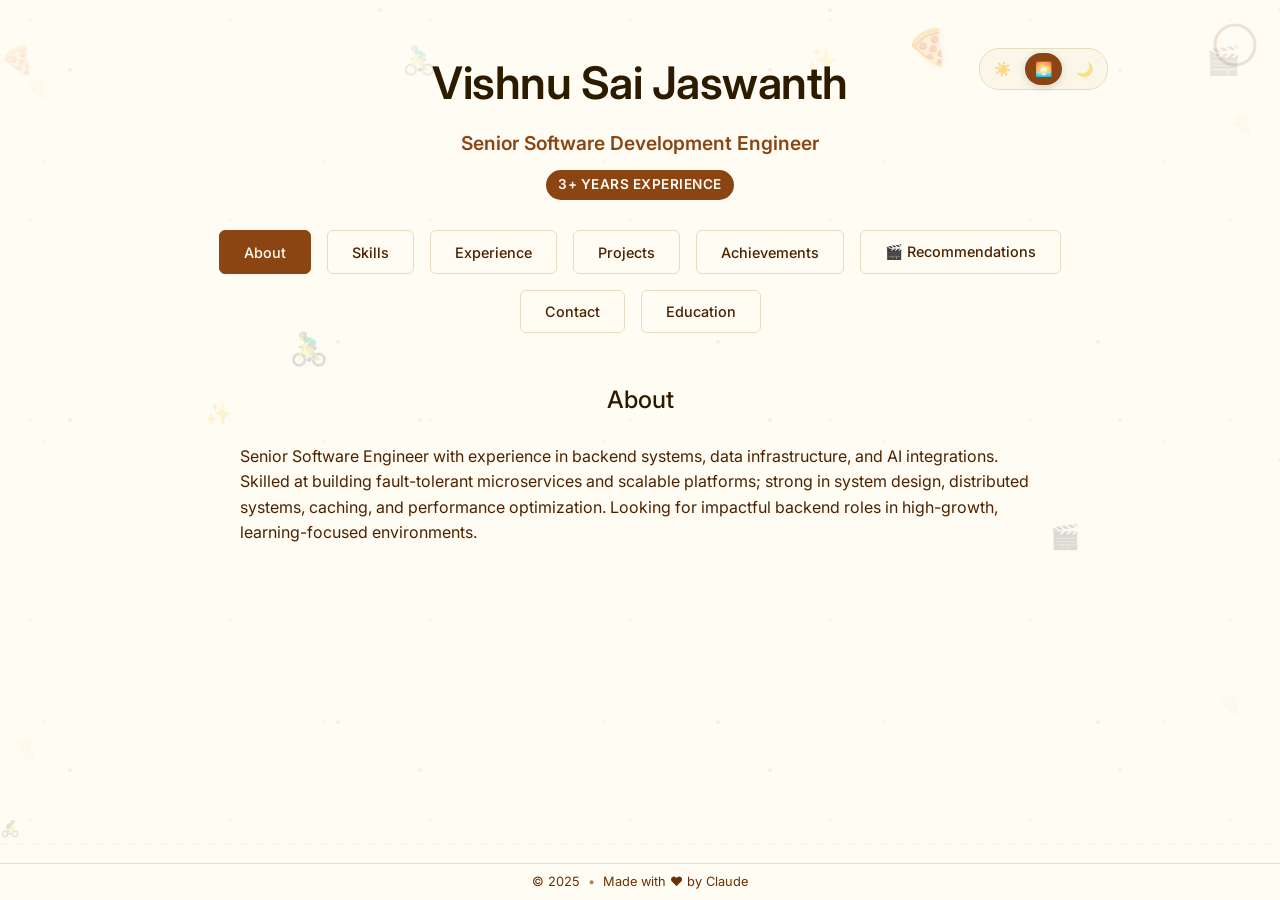
==== index.html @ fb39aa83 "bug fixes" ====
<!DOCTYPE html>
<html lang="en">

<head>
    <meta charset="UTF-8">
    <meta name="viewport" content="width=device-width, initial-scale=1.0">
    <meta name="description"
        content="Vishnu Sai Jaswanth - Senior Software Development Engineer with 3+ years building scalable backend systems, AI integrations, and distributed architectures. Expert in microservices, cloud platforms, and performance optimization.">
    <meta name="keywords"
        content="Senior Software Engineer, Backend Developer, Full Stack Developer, System Design, Distributed Systems, Microservices, AI Integration, Cloud Architecture, Node.js, TypeScript, Python">
    <meta name="author" content="Vishnu Sai Jaswanth">
    <meta property="og:title" content="Vishnu Sai Jaswanth - Senior Software Development Engineer">
    <meta property="og:description"
        content="Senior Software Development Engineer with 3+ years building scalable backend systems, AI integrations, and distributed architectures.">
    <meta property="og:url" content="https://jaswanth123.netlify.app">
    <meta property="og:type" content="website">
    <meta name="twitter:card" content="summary">
    <meta name="twitter:title" content="Vishnu Sai Jaswanth - Senior Software Development Engineer">
    <meta name="twitter:description"
        content="Senior Software Development Engineer with 3+ years building scalable backend systems, AI integrations, and distributed architectures.">
    <title id="page-title">Vishnu Sai Jaswanth - Portfolio</title>

    <!-- Favicon -->
    <link rel="icon" type="image/jpeg" href="assets/img/naruto.jpg">
    <link rel="apple-touch-icon" href="assets/img/naruto.jpg">

    <!-- Preconnect to external domains for better performance -->
    <link rel="preconnect" href="https://fonts.googleapis.com">
    <link rel="preconnect" href="https://fonts.gstatic.com" crossorigin>

    <!-- Preload critical resources -->
    <link rel="preload" href="assets/data/content.json" as="fetch" crossorigin>
    <link rel="preload" href="assets/js/main.js" as="script">
    <link rel="preload" href="assets/css/styles.css" as="style">

    <link rel="stylesheet" href="assets/css/styles.css" media="all">

    <!-- Loading styles - inline to prevent FOUC -->
    <style>
        .loading-screen {
            position: fixed;
            top: 0;
            left: 0;
            width: 100%;
            height: 100%;
            background: var(--bg, #fefcf3);
            z-index: 9999;
            display: flex;
            flex-direction: column;
            align-items: center;
            justify-content: center;
            transition: opacity 0.5s ease, visibility 0.5s ease;
        }

        .loading-screen.hidden {
            opacity: 0;
            visibility: hidden;
        }

        .loading-spinner {
            width: 60px;
            height: 60px;
            border: 4px solid var(--border, #e8dcc0);
            border-top: 4px solid var(--accent, #8b4513);
            border-radius: 50%;
            animation: spin 1s linear infinite;
            margin-bottom: 20px;
        }

        .loading-text {
            color: var(--text-primary, #4d2200);
            font-family: 'Inter', sans-serif;
            font-size: 1.1rem;
            font-weight: 500;
            margin-bottom: 10px;
        }

        .loading-subtext {
            color: var(--text-secondary, #6d3000);
            font-family: 'Inter', sans-serif;
            font-size: 0.9rem;
            opacity: 0.8;
        }

        @keyframes spin {
            0% {
                transform: rotate(0deg);
            }

            100% {
                transform: rotate(360deg);
            }
        }

        /* Hide main content until loaded */
        body:not(.loaded) .container {
            opacity: 0;
        }

        body.loaded .container {
            opacity: 1;
            transition: opacity 0.3s ease;
        }
    </style>
    <link href="https://fonts.googleapis.com/css2?family=Inter:wght@300;400;500;600&display=swap" rel="stylesheet">
</head>

<body>
    <!-- Skip Navigation for Screen Readers -->
    <!-- <a href="#main" class="skip-link">Skip to main content</a> -->

    <!-- Status announcements for screen readers -->
    <div id="status" aria-live="polite" class="sr-only"></div>

    <!-- Loading Screen -->
    <div class="loading-screen" id="loading-screen">
        <div class="loading-spinner"></div>
        <div class="loading-text">Loading Portfolio...</div>
        <div class="loading-subtext">🍕 Preparing something awesome 🍕</div>
    </div>
    <!-- Progress Indicator -->
    <div class="cycling-progress" id="cycling-progress">
        <svg class="progress-ring" width="50" height="50">
            <circle class="progress-ring-background" cx="25" cy="25" r="20" />
            <circle class="progress-ring-progress" cx="25" cy="25" r="20" id="progress-circle" />
        </svg>
    </div>

    <!-- Bottom Cycling Track -->
    <div class="cycling-track"></div>

    <!-- Subtle Pizza Corner Slices -->
    <div class="pizza-corner-tl"></div>
    <div class="pizza-corner-tr"></div>
    <div class="pizza-corner-bl"></div>
    <div class="pizza-corner-br"></div>

    <!-- Gentle Sparkle Effects -->
    <div class="sparkle-effects">
        <div class="sparkle">✨</div>
        <div class="sparkle">⭐</div>
        <div class="sparkle">✨</div>
        <div class="sparkle">💫</div>
        <div class="sparkle">✨</div>
    </div>

    <!-- Minimal Film Strips -->
    <div class="film-strip film-strip-left"></div>
    <div class="film-strip film-strip-right"></div>

    <div class="container">
        <header class="header">
            <div class="theme-toggle" id="theme-toggle" role="radiogroup" aria-label="Theme selection">
                <button class="theme-btn" data-theme="light" role="radio" aria-checked="false"
                    aria-label="Light theme">☀️</button>
                <button class="theme-btn active" data-theme="warm" role="radio" aria-checked="true"
                    aria-label="Warm theme">🌅</button>
                <button class="theme-btn" data-theme="dark" role="radio" aria-checked="false"
                    aria-label="Dark theme">🌙</button>
            </div>

            <h1 class="name" id="name">Vishnu Sai Jaswanth</h1>
            <p class="title" id="title">Senior Software Development Engineer</p>
            <div class="experience-badge" id="experience-badge">3+ Years Experience</div>

            <nav class="nav" role="navigation" aria-label="Main navigation">
                <button class="nav-btn active" data-section="about" aria-pressed="true"
                    aria-controls="about">About</button>
                <button class="nav-btn" data-section="skills" aria-pressed="false"
                    aria-controls="skills">Skills</button>
                <button class="nav-btn" data-section="experience" aria-pressed="false"
                    aria-controls="experience">Experience</button>
                <button class="nav-btn" data-section="projects" aria-pressed="false"
                    aria-controls="projects">Projects</button>
                <button class="nav-btn" data-section="achievements" aria-pressed="false"
                    aria-controls="achievements">Achievements</button>
                <button class="nav-btn" data-section="recommendations" aria-pressed="false"
                    aria-controls="recommendations">🎬 Recommendations</button>
                <button class="nav-btn" data-section="contact" aria-pressed="false"
                    aria-controls="contact">Contact</button>
                <button class="nav-btn" data-section="education" aria-pressed="false"
                    aria-controls="education">Education</button>
            </nav>
        </header>

        <main class="main" id="main">
            <section id="about" class="section active">
                <h2>About</h2>
                <p id="bio">Senior Software Engineer with experience in backend systems, data infrastructure, and AI
                    integrations.</p>
            </section>

            <section id="skills" class="section">
                <h2>Skills</h2>
                <div id="skills-container">
                    <!-- Skills will be loaded here -->
                </div>
            </section>

            <section id="experience" class="section">
                <h2>Experience</h2>
                <div id="experience-container">
                    <!-- Experience will be loaded here -->
                </div>
            </section>

            <section id="projects" class="section">
                <h2>Projects</h2>
                <div id="projects-container">
                    <!-- Projects will be loaded here -->
                </div>
            </section>

            <section id="achievements" class="section">
                <h2>Achievements</h2>
                <div id="achievements-container">
                    <!-- Achievements will be loaded here -->
                </div>
            </section>

            <section id="recommendations" class="section">
                <h2>🎬 My Recommendations</h2>
                <div class="recommendations-toggle">
                    <button class="toggle-btn active" data-type="movies">🎬 Movies</button>
                    <button class="toggle-btn" data-type="anime">🎌 Anime</button>
                    <button class="toggle-btn" data-type="music">🎵 Music</button>
                </div>
                <div class="recommendations-filters">
                    <div class="filter-row">
                        <div class="custom-dropdown" id="language-dropdown">
                            <button class="dropdown-btn" type="button" aria-haspopup="listbox" aria-expanded="false"
                                aria-labelledby="language-label">
                                <span id="language-label" class="dropdown-text">All Languages</span>
                                <span class="dropdown-arrow" aria-hidden="true">🔽</span>
                            </button>
                            <ul class="dropdown-menu" id="language-menu" role="listbox"
                                aria-labelledby="language-label">
                                <li class="dropdown-item active" data-value="" role="option" aria-selected="true">All
                                    Languages</li>
                            </ul>
                        </div>
                        <div class="custom-dropdown" id="genre-dropdown">
                            <button class="dropdown-btn" type="button" aria-haspopup="listbox" aria-expanded="false"
                                aria-labelledby="genre-label">
                                <span id="genre-label" class="dropdown-text">All Genres</span>
                                <span class="dropdown-arrow" aria-hidden="true">🔽</span>
                            </button>
                            <ul class="dropdown-menu" id="genre-menu" role="listbox" aria-labelledby="genre-label">
                                <li class="dropdown-item active" data-value="" role="option" aria-selected="true">All
                                    Genres</li>
                            </ul>
                        </div>
                        <button id="clear-filters" class="clear-btn">✨ Clear Filters</button>
                    </div>
                    <div class="search-row">
                        <input type="text" id="recommendations-search" placeholder="🔍 Search recommendations..." />
                        <button id="random-pick">🎲 Random Pick</button>
                    </div>
                </div>
                <div id="recommendations-container">
                    <!-- Recommendations will be loaded here -->
                </div>
            </section>

            <section id="contact" class="section">
                <h2>Contact</h2>
                <div class="contact-links" id="contact-links">
                    <!-- Contact links will be loaded here -->
                </div>
                <p class="location" id="location">Based in Bengaluru, India</p>
            </section>

            <section id="education" class="section">
                <h2>Education</h2>
                <div id="education-container">
                    <!-- Education will be loaded here -->
                </div>
            </section>
        </main>
    </div>

    <!-- Fixed Footer -->
    <footer class="fixed-footer">
        <div class="footer-content">
            <span class="footer-year">© 2025</span>
            <span class="footer-separator">•</span>
            <span class="footer-credit">Made with ❤️ by Claude</span>
        </div>
    </footer>

    <script src="assets/js/main.js" defer></script>
    <script type="application/ld+json">
{
  "@context": "https://schema.org",
  "@type": "Person",
  "name": "Vishnu Sai Jaswanth",
  "alternateName": "Vishnu Gajulapalli",
  "jobTitle": "Senior Software Development Engineer",
  "worksFor": {
    "@type": "Organization",
    "name": "BIK.AI"
  },
  "url": "https://jaswanth123.netlify.app",
  "email": "vishnugajulapalli123@gmail.com",
  "address": {
    "@type": "PostalAddress",
    "addressLocality": "Bengaluru",
    "addressCountry": "India"
  },
  "alumniOf": {
    "@type": "CollegeOrUniversity",
    "name": "Pondicherry Engineering College"
  },
  "knowsAbout": ["Backend Development", "System Design", "Distributed Systems", "AI Integration", "Cloud Architecture", "JavaScript", "TypeScript", "Python", "Node.js"],
  "sameAs": [
    "https://www.linkedin.com/in/vishnu-sai-jaswanth-gajulapalli-0670811a7/",
    "https://github.com/IMPrimph"
  ]
}
</script>
</body>

</html>
---- assets/css/styles.css ----
/* Theme Variables */
:root {
    /* Light Theme */
    --light-bg: #ffffff;
    --light-bg-alt: #f8f9fa;
    --light-text-primary: #1a1a1a;
    --light-text-secondary: #4a5568;
    --light-text-muted: #718096;
    --light-border: #e2e8f0;
    --light-accent: #3182ce;
    --light-accent-hover: #2c5282;
    --light-tag-bg: #f7fafc;
    --light-tag-border: #e2e8f0;

    /* Dark Theme */
    --dark-bg: #0f0f0f;
    --dark-bg-alt: #1a1a1a;
    --dark-text-primary: #f7fafc;
    --dark-text-secondary: #a0aec0;
    --dark-text-muted: #718096;
    --dark-border: #2d3748;
    --dark-accent: #63b3ed;
    --dark-accent-hover: #90cdf4;
    --dark-tag-bg: #2d3748;
    --dark-tag-border: #4a5568;

    /* Warm Theme */
    --warm-bg: #fefcf3;
    --warm-bg-alt: #faf6e8;
    --warm-text-primary: #2d1b00;
    --warm-text-secondary: #4d2200;
    --warm-text-muted: #6d3000;
    --warm-border: #e8dcc0;
    --warm-accent: #8b4513;
    --warm-accent-hover: #a05518;
    --warm-tag-bg: #faf4e6;
    --warm-tag-border: #e8dcc0;
}

/* Accessibility Utilities */
.skip-link {
    position: absolute;
    top: -40px;
    left: 6px;
    background: var(--accent, var(--warm-accent));
    color: white;
    padding: 8px;
    border-radius: 4px;
    text-decoration: none;
    z-index: 9999;
    font-weight: 600;
    transition: top 0.2s ease;
}

.skip-link:focus {
    top: 6px;
}

.sr-only {
    position: absolute;
    width: 1px;
    height: 1px;
    padding: 0;
    margin: -1px;
    overflow: hidden;
    clip: rect(0, 0, 0, 0);
    white-space: nowrap;
    border: 0;
}

/* Respect user motion preferences */
@media (prefers-reduced-motion: reduce) {

    *,
    *::before,
    *::after {
        animation-duration: 0.01ms !important;
        animation-iteration-count: 1 !important;
        transition-duration: 0.01ms !important;
    }

    .cycling-track::after,
    .loading-spinner,
    .pizza-corner-tl,
    .pizza-corner-tr,
    .pizza-corner-bl,
    .pizza-corner-br,
    .sparkle,
    .film-strip-left,
    .film-strip-right {
        animation: none !important;
    }
}

/* Enhanced mobile touch targets */
@media (hover: none) and (pointer: coarse) {

    .nav-btn,
    .theme-btn,
    .toggle-btn,
    .dropdown-btn,
    .clear-btn,
    button {
        min-height: 48px;
        min-width: 48px;
        margin: 4px;
        font-size: 1rem;
    }

    .nav-btn {
        padding: 12px 16px;
    }

    .recommendation-card:hover {
        transform: none;
        /* Remove hover effects on touch devices */
    }

    /* Better spacing for touch */
    .recommendations-filters {
        gap: 8px;
    }

    .filter-row {
        gap: 8px;
    }
}

/* Default to warm theme */
* {
    margin: 0;
    padding: 0;
    box-sizing: border-box;
}

body {
    font-family: 'Inter', -apple-system, BlinkMacSystemFont, sans-serif;
    background: var(--warm-bg);
    color: var(--warm-text-primary);
    line-height: 1.6;
    -webkit-font-smoothing: antialiased;
    -moz-osx-font-smoothing: grayscale;
    transition: background-color 0.3s ease, color 0.3s ease, opacity 0.3s ease;
    position: relative;
    overflow-x: hidden;
    opacity: 1;
    font-size: 16px;
    /* Explicit base font size for mobile */
    -webkit-text-size-adjust: 100%;
    /* Prevent iOS text scaling */
    -ms-text-size-adjust: 100%;
    text-size-adjust: 100%;
}

/* Cycling Progress Indicator */
.cycling-progress {
    position: fixed;
    top: 20px;
    right: 20px;
    width: 50px;
    height: 50px;
    z-index: 100;
    opacity: 0.7;
    transition: opacity 0.3s ease;
}

.cycling-progress:hover {
    opacity: 1;
}

.progress-ring {
    position: absolute;
    top: 0;
    left: 0;
    transform: rotate(-90deg);
}

.progress-ring-background {
    fill: none;
    stroke: rgba(var(--accent-rgb, 139, 69, 19), 0.2);
    stroke-width: 3;
}

.progress-ring-progress {
    fill: none;
    stroke: var(--accent, var(--warm-accent));
    stroke-width: 3;
    stroke-linecap: round;
    stroke-dasharray: 125.66;
    /* 2 * π * 20 */
    stroke-dashoffset: 125.66;
    transition: stroke-dashoffset 0.3s ease;
}

/* Removed cycling hub - clean progress ring only */

@keyframes wheelSpin {
    0% {
        transform: rotate(0deg);
    }

    100% {
        transform: rotate(360deg);
    }
}

@keyframes counterSpin {
    0% {
        transform: translate(-50%, -50%) rotate(0deg);
    }

    100% {
        transform: translate(-50%, -50%) rotate(-360deg);
    }
}

/* Fixed Footer */
.fixed-footer {
    position: fixed;
    bottom: 0;
    left: 0;
    right: 0;
    background: rgba(var(--bg-rgb, 254, 252, 243), 0.95);
    backdrop-filter: blur(10px);
    border-top: 1px solid var(--border, var(--warm-border));
    padding: 8px 20px;
    z-index: 50;
    font-size: 0.8rem;
    color: var(--text-muted, var(--warm-text-muted));
}

.footer-content {
    display: flex;
    justify-content: center;
    align-items: center;
    gap: 8px;
    max-width: 1000px;
    margin: 0 auto;
}

.footer-separator {
    opacity: 0.6;
}

.footer-credit {
    display: flex;
    align-items: center;
    gap: 4px;
}

/* Add CSS variables for RGB values */
:root {
    --bg-rgb: 254, 252, 243;
    --accent-rgb: 139, 69, 19;
}

.theme-light {
    --bg-rgb: 255, 255, 255;
    --accent-rgb: 49, 130, 206;
}

.theme-dark {
    --bg-rgb: 15, 15, 15;
    --accent-rgb: 99, 179, 237;
}

/* Bottom Cycling Track - Minimal approach */
.cycling-track {
    position: fixed;
    bottom: 50px;
    left: 0;
    width: 100%;
    height: 20px;
    z-index: -10;
    pointer-events: none;
}

.cycling-track::before {
    content: '';
    position: absolute;
    bottom: 5px;
    left: 0;
    width: 100%;
    height: 2px;
    background: repeating-linear-gradient(90deg,
            var(--border, var(--warm-border)) 0px,
            var(--border, var(--warm-border)) 8px,
            transparent 8px,
            transparent 16px);
    opacity: 0.15;
}

.cycling-track::after {
    content: '🚴‍♂️';
    position: absolute;
    bottom: 8px;
    font-size: 16px;
    animation: cycleRide var(--cycle-speed, 25s) linear infinite;
    opacity: 0.2;
    transform: scaleX(-1);
}

@keyframes cycleRide {
    0% {
        left: -50px;
    }

    100% {
        left: calc(100% + 50px);
    }
}

/* Recommendations Section */
.recommendations-toggle {
    display: flex;
    gap: 12px;
    margin-bottom: 24px;
    justify-content: center;
    flex-wrap: wrap;
}

.toggle-btn {
    background: var(--bg-alt, var(--warm-bg-alt));
    border: 2px solid var(--border, var(--warm-border));
    color: var(--text-secondary, var(--warm-text-secondary));
    padding: 12px 20px;
    border-radius: 25px;
    cursor: pointer;
    transition: all 0.3s ease;
    font-size: 1rem;
    font-weight: 500;
    position: relative;
    overflow: hidden;
}

.toggle-btn:hover {
    background: var(--accent, var(--warm-accent));
    color: white;
    transform: translateY(-2px);
    box-shadow: 0 4px 12px rgba(0, 0, 0, 0.1);
}

.toggle-btn.active {
    background: var(--accent, var(--warm-accent));
    color: white;
    border-color: var(--accent, var(--warm-accent));
}

.toggle-btn::after {
    content: '';
    position: absolute;
    top: 50%;
    left: 50%;
    width: 0;
    height: 0;
    background: rgba(255, 255, 255, 0.2);
    border-radius: 50%;
    transform: translate(-50%, -50%);
    transition: width 0.3s ease, height 0.3s ease;
}

.toggle-btn:hover::after {
    width: 100%;
    height: 100%;
}

.recommendations-filters {
    margin-bottom: 32px;
}

.filter-row {
    display: flex;
    gap: 12px;
    margin-bottom: 16px;
    justify-content: center;
    flex-wrap: wrap;
    align-items: center;
}

.search-row {
    display: flex;
    gap: 12px;
    justify-content: center;
    flex-wrap: wrap;
}

/* Custom Dropdown Styling */
.custom-dropdown {
    position: relative;
    min-width: 160px;
}

.dropdown-btn {
    width: 100%;
    padding: 12px 18px;
    border: 2px solid var(--border, var(--warm-border));
    border-radius: 25px;
    background: linear-gradient(135deg, var(--bg, var(--warm-bg)) 0%, var(--bg-alt, var(--warm-bg-alt)) 100%);
    color: var(--text-primary, var(--warm-text-primary));
    font-size: 0.95rem;
    font-weight: 500;
    cursor: pointer;
    transition: all 0.3s cubic-bezier(0.4, 0, 0.2, 1);
    display: flex;
    align-items: center;
    justify-content: space-between;
    position: relative;
    overflow: hidden;
    min-height: 48px;
}

.dropdown-btn::before {
    content: '';
    position: absolute;
    top: 0;
    left: -100%;
    width: 100%;
    height: 100%;
    background: linear-gradient(90deg, transparent, rgba(255, 255, 255, 0.3), transparent);
    transition: left 0.5s ease;
}

.dropdown-btn:hover::before {
    left: 100%;
}

.dropdown-btn:hover {
    border-color: var(--accent, var(--warm-accent));
    transform: translateY(-2px) scale(1.02);
    box-shadow: 0 8px 25px rgba(0, 0, 0, 0.1);
}

.dropdown-btn:active {
    transform: translateY(0) scale(0.98);
}

.dropdown-text {
    flex: 1;
    text-align: left;
}

.dropdown-arrow {
    font-size: 0.8rem;
    transition: transform 0.3s ease;
}

.custom-dropdown.active .dropdown-arrow {
    transform: rotate(180deg);
}

.dropdown-menu {
    position: absolute;
    top: calc(100% + 12px);
    left: 50%;
    transform: translateX(-50%) translateY(-10px) scale(0.95);
    width: max(200px, 100%);
    background: var(--bg, var(--warm-bg));
    border: 2px solid var(--accent, var(--warm-accent));
    border-radius: 16px;
    box-shadow: 0 20px 40px rgba(0, 0, 0, 0.1), 0 8px 16px rgba(0, 0, 0, 0.06);
    z-index: 1000;
    opacity: 0;
    visibility: hidden;
    transition: all 0.25s cubic-bezier(0.34, 1.56, 0.64, 1);
    max-height: 280px;
    overflow-y: auto;
    list-style: none;
    padding: 12px 8px;
    margin: 0;
    backdrop-filter: blur(10px);
    -webkit-backdrop-filter: blur(10px);
}

.custom-dropdown.active .dropdown-menu {
    opacity: 1;
    visibility: visible;
    transform: translateX(-50%) translateY(0) scale(1);
}

.dropdown-item {
    padding: 12px 16px;
    cursor: pointer;
    border-radius: 12px;
    transition: all 0.2s cubic-bezier(0.4, 0, 0.2, 1);
    font-size: 0.95rem;
    font-weight: 500;
    color: var(--text-primary, var(--warm-text-primary));
    position: relative;
    margin: 3px 0;
    display: flex;
    align-items: center;
    background: transparent;
}

.dropdown-item:first-child {
    margin-top: 0;
}

.dropdown-item:last-child {
    margin-bottom: 0;
}

.dropdown-item:hover {
    background: linear-gradient(135deg, var(--accent, var(--warm-accent)), rgba(var(--accent-rgb, 139, 69, 19), 0.9));
    color: white;
    transform: translateX(6px) scale(1.02);
    box-shadow: 0 4px 12px rgba(var(--accent-rgb, 139, 69, 19), 0.3);
}

.dropdown-item.active {
    background: linear-gradient(135deg, var(--accent, var(--warm-accent)), rgba(var(--accent-rgb, 139, 69, 19), 0.8));
    color: white;
    font-weight: 600;
    box-shadow: 0 2px 8px rgba(var(--accent-rgb, 139, 69, 19), 0.25);
}

.dropdown-item.active::before {
    content: '✨';
    margin-right: 8px;
    font-size: 0.9rem;
    animation: sparkle 2s ease-in-out infinite;
}

/* Scrollbar Styling for Dropdown */
.dropdown-menu::-webkit-scrollbar {
    width: 6px;
}

.dropdown-menu::-webkit-scrollbar-track {
    background: rgba(0, 0, 0, 0.1);
    border-radius: 10px;
}

.dropdown-menu::-webkit-scrollbar-thumb {
    background: var(--accent, var(--warm-accent));
    border-radius: 10px;
    transition: background 0.3s ease;
}

.dropdown-menu::-webkit-scrollbar-thumb:hover {
    background: rgba(var(--accent-rgb, 139, 69, 19), 0.8);
}

.clear-btn {
    background: var(--bg-alt, var(--warm-bg-alt));
    border: 2px solid var(--border, var(--warm-border));
    color: var(--text-secondary, var(--warm-text-secondary));
    padding: 10px 16px;
    border-radius: 20px;
    cursor: pointer;
    transition: all 0.3s ease;
    font-size: 0.95rem;
    font-weight: 500;
    white-space: nowrap;
}

.clear-btn:hover {
    background: #ff6b6b;
    color: white;
    border-color: #ff6b6b;
    transform: translateY(-1px);
}

#recommendations-search {
    flex: 1;
    max-width: 300px;
    padding: 12px 16px;
    border: 2px solid var(--border, var(--warm-border));
    border-radius: 25px;
    background: var(--bg, var(--warm-bg));
    color: var(--text-primary, var(--warm-text-primary));
    font-size: 1rem;
    transition: all 0.3s ease;
}

#recommendations-search:focus {
    outline: none;
    border-color: var(--accent, var(--warm-accent));
    box-shadow: 0 0 0 3px rgba(var(--accent-rgb, 139, 69, 19), 0.1);
}

#random-pick {
    background: var(--bg-alt, var(--warm-bg-alt));
    border: 2px solid var(--border, var(--warm-border));
    color: var(--text-secondary, var(--warm-text-secondary));
    padding: 12px 20px;
    border-radius: 25px;
    cursor: pointer;
    transition: all 0.3s ease;
    font-size: 1rem;
    font-weight: 500;
    white-space: nowrap;
}

#random-pick:hover {
    background: var(--accent, var(--warm-accent));
    color: white;
    transform: rotate(5deg) scale(1.05);
}

.recommendations-container {
    display: grid;
    grid-template-columns: repeat(auto-fill, minmax(200px, 1fr));
    gap: 12px;
}

/* Special layout for music cards */
.music-container {
    display: block !important;
    max-width: none !important;
}

.recommendation-card {
    background: var(--bg, var(--warm-bg));
    border: 1px solid var(--border, var(--warm-border));
    border-radius: 8px;
    padding: 16px;
    transition: border-color 0.2s ease;
    position: relative;
}

.recommendation-card:hover {
    border-color: var(--accent, var(--warm-accent));
}


.recommendation-header {
    margin-bottom: 12px;
}

.recommendation-title {
    font-size: 1.1rem;
    font-weight: 500;
    color: var(--text-primary, var(--warm-text-primary));
    margin-bottom: 8px;
    padding-right: 80px;
}

.vishnu-pick {
    background: var(--accent, var(--warm-accent));
    color: white;
    padding: 2px 6px;
    border-radius: 3px;
    font-size: 0.65rem;
    font-weight: 500;
    position: absolute;
    top: 8px;
    right: 8px;
}


.recommendation-meta {
    display: flex;
    gap: 6px;
    margin-bottom: 10px;
    flex-wrap: wrap;
}

.genre-tag,
.rating-tag,
.episodes-tag,
.language-tag {
    padding: 2px 8px;
    border-radius: 4px;
    font-size: 0.75rem;
    font-weight: 400;
    border: 1px solid var(--border, var(--warm-border));
}

.genre-tag {
    background: var(--tag-bg, var(--warm-tag-bg));
    color: var(--text-secondary, var(--warm-text-secondary));
}

.rating-tag {
    background: var(--text-primary, var(--warm-text-primary));
    color: var(--bg, var(--warm-bg));
    border-color: var(--text-primary, var(--warm-text-primary));
}

.episodes-tag {
    background: var(--bg-alt, var(--warm-bg-alt));
    color: var(--text-muted, var(--warm-text-muted));
}

.language-tag {
    background: var(--bg-alt, var(--warm-bg-alt));
    color: var(--text-secondary, var(--warm-text-secondary));
}

.recommendation-description {
    color: var(--text-secondary, var(--warm-text-secondary));
    line-height: 1.4;
    font-size: 0.9rem;
}

.recommendation-card.highlight {
    border-color: var(--accent, var(--warm-accent)) !important;
}

/* Music Cards */
.music-card {
    background: linear-gradient(145deg, var(--bg, var(--warm-bg)) 0%, rgba(var(--accent-rgb, 139, 69, 19), 0.02) 100%);
    border: 2px solid var(--border, var(--warm-border));
    border-radius: 24px;
    padding: 40px;
    transition: all 0.4s cubic-bezier(0.4, 0, 0.2, 1);
    position: relative;
    overflow: hidden;
    max-width: 1100px;
    width: 100%;
    margin: 0 auto;
    backdrop-filter: blur(10px);
}

.music-card:hover {
    transform: translateY(-8px) scale(1.02);
    box-shadow: 0 20px 40px rgba(0, 0, 0, 0.15), 0 0 0 1px rgba(29, 185, 84, 0.2);
    border-color: #1DB954;
}

.music-card::before {
    content: '';
    position: absolute;
    top: 0;
    left: 0;
    width: 100%;
    height: 5px;
    background: linear-gradient(90deg, #1DB954 0%, #1ed760 50%, #1aa34a 100%);
    opacity: 0;
    transition: opacity 0.4s ease;
}

.music-card:hover::before {
    opacity: 1;
}

.music-card::after {
    content: '';
    position: absolute;
    top: -50%;
    left: -50%;
    width: 200%;
    height: 200%;
    background: radial-gradient(circle, rgba(29, 185, 84, 0.03) 0%, transparent 70%);
    opacity: 0;
    transition: opacity 0.4s ease;
    pointer-events: none;
}

.music-card:hover::after {
    opacity: 1;
}

.music-header {
    display: flex;
    justify-content: space-between;
    align-items: center;
    margin-bottom: 20px;
    gap: 20px;
}

.music-title {
    font-size: 1.6rem;
    font-weight: 700;
    color: var(--text-primary, var(--warm-text-primary));
    margin: 0;
    flex: 1;
    background: linear-gradient(135deg, var(--text-primary, var(--warm-text-primary)) 0%, var(--accent, var(--warm-accent)) 100%);
    -webkit-background-clip: text;
    -webkit-text-fill-color: transparent;
    background-clip: text;
}

.music-platform {
    background: linear-gradient(135deg, #1DB954 0%, #1ed760 100%);
    color: white;
    padding: 8px 16px;
    border-radius: 25px;
    font-size: 0.9rem;
    font-weight: 600;
    white-space: nowrap;
    box-shadow: 0 4px 12px rgba(29, 185, 84, 0.3);
    transition: all 0.3s ease;
}

.music-platform:hover {
    transform: translateY(-1px);
    box-shadow: 0 6px 16px rgba(29, 185, 84, 0.4);
}

.music-description {
    color: var(--text-secondary, var(--warm-text-secondary));
    font-size: 1.1rem;
    line-height: 1.6;
    margin-bottom: 28px;
    font-style: italic;
    opacity: 0.9;
}

.spotify-embed-container {
    margin: 28px 0;
    border-radius: 16px;
    overflow: hidden;
    background: linear-gradient(145deg, #191414 0%, #121212 100%);
    box-shadow:
        0 8px 32px rgba(0, 0, 0, 0.3),
        0 0 0 1px rgba(29, 185, 84, 0.1),
        inset 0 1px 0 rgba(255, 255, 255, 0.1);
    transition: all 0.3s ease;
    position: relative;
}

.spotify-embed-container::before {
    content: '';
    position: absolute;
    top: 0;
    left: 0;
    right: 0;
    height: 2px;
    background: linear-gradient(90deg, #1DB954, #1ed760);
    z-index: 1;
}

.spotify-embed-container:hover {
    transform: translateY(-2px);
    box-shadow:
        0 12px 40px rgba(0, 0, 0, 0.4),
        0 0 0 1px rgba(29, 185, 84, 0.2),
        inset 0 1px 0 rgba(255, 255, 255, 0.1);
}

.spotify-embed-container iframe {
    border-radius: 16px;
    min-height: 500px;
    height: 500px;
    border: none;
    background: transparent;
}

.music-link-container {
    margin-top: 24px;
    text-align: center;
}

.music-external-link {
    display: inline-flex;
    align-items: center;
    gap: 10px;
    background: linear-gradient(135deg, #1DB954 0%, #1ed760 100%);
    color: white;
    padding: 14px 28px;
    border-radius: 30px;
    text-decoration: none;
    font-weight: 600;
    font-size: 1rem;
    transition: all 0.3s cubic-bezier(0.4, 0, 0.2, 1);
    border: none;
    cursor: pointer;
    box-shadow: 0 6px 20px rgba(29, 185, 84, 0.3);
    position: relative;
    overflow: hidden;
}

.music-external-link::before {
    content: '';
    position: absolute;
    top: 0;
    left: -100%;
    width: 100%;
    height: 100%;
    background: linear-gradient(90deg, transparent, rgba(255, 255, 255, 0.2), transparent);
    transition: left 0.5s;
}

.music-external-link:hover::before {
    left: 100%;
}

.music-external-link:hover {
    transform: translateY(-3px) scale(1.05);
    box-shadow: 0 12px 30px rgba(29, 185, 84, 0.4);
    background: linear-gradient(135deg, #1ed760 0%, #1aa34a 100%);
}

.no-results {
    text-align: center;
    color: var(--text-muted, var(--warm-text-muted));
    font-style: italic;
    grid-column: 1 / -1;
    padding: 40px 20px;
}

/* Mobile responsiveness */
@media (max-width: 768px) {
    .filter-row {
        flex-direction: column;
        align-items: stretch;
    }

    .search-row {
        flex-direction: column;
        align-items: stretch;
    }

    /* Responsive music cards */
    .music-card {
        padding: 24px 20px;
        border-radius: 20px;
        max-width: 100%;
        margin: 0;
    }

    .music-header {
        flex-direction: column;
        align-items: flex-start;
        gap: 16px;
        margin-bottom: 16px;
    }

    .music-title {
        font-size: 1.4rem;
    }

    .music-platform {
        align-self: flex-start;
        padding: 6px 14px;
        font-size: 0.85rem;
    }

    .music-description {
        font-size: 1rem;
        margin-bottom: 20px;
    }

    .spotify-embed-container {
        margin: 20px 0;
        border-radius: 12px;
    }

    .spotify-embed-container iframe {
        min-height: 380px;
        height: 380px;
        border-radius: 12px;
    }

    .music-external-link {
        padding: 12px 24px;
        font-size: 0.95rem;
    }

    .custom-dropdown {
        min-width: auto;
        width: 100%;
        margin-bottom: 12px;
    }

    .dropdown-menu {
        max-height: 200px;
    }

    #recommendations-search {
        max-width: none;
        width: 100%;
    }

    .recommendations-container {
        grid-template-columns: 1fr;
    }

    .recommendation-header {
        flex-direction: column;
        align-items: flex-start;
    }
}


/* Subtle Pizza Corner Slices */
.pizza-corner-tl,
.pizza-corner-tr,
.pizza-corner-bl,
.pizza-corner-br {
    position: fixed;
    font-size: 20px;
    opacity: 0.03;
    z-index: -15;
    pointer-events: none;
    animation: gentleBob 8s ease-in-out infinite;
}

.pizza-corner-tl {
    top: 8%;
    left: 2%;
}

.pizza-corner-tr {
    top: 12%;
    right: 2%;
    animation-delay: -3s;
}

.pizza-corner-bl {
    bottom: 15%;
    left: 1%;
    animation-delay: -6s;
}

.pizza-corner-br {
    bottom: 20%;
    right: 3%;
    animation-delay: -1.5s;
}

.pizza-corner-tl::before,
.pizza-corner-tr::before,
.pizza-corner-bl::before,
.pizza-corner-br::before {
    content: '🍕';
}

@keyframes gentleBob {

    0%,
    100% {
        transform: translateY(0px) rotate(0deg);
        opacity: 0.03;
    }

    50% {
        transform: translateY(-4px) rotate(2deg);
        opacity: 0.06;
    }
}

/* Gentle Sparkle Effects */
.sparkle-effects {
    position: fixed;
    top: 0;
    left: 0;
    width: 100%;
    height: 100%;
    pointer-events: none;
    z-index: -12;
}

.sparkle {
    position: absolute;
    font-size: 14px;
    opacity: 0.02;
    animation: gentleSparkle 6s ease-in-out infinite;
}

.sparkle:nth-child(1) {
    top: 18%;
    left: 12%;
    animation-delay: -1s;
}

.sparkle:nth-child(2) {
    top: 65%;
    right: 18%;
    animation-delay: -3.5s;
}

.sparkle:nth-child(3) {
    bottom: 35%;
    left: 22%;
    animation-delay: -0.8s;
}

.sparkle:nth-child(4) {
    top: 42%;
    right: 32%;
    animation-delay: -4.2s;
}

.sparkle:nth-child(5) {
    bottom: 55%;
    right: 8%;
    animation-delay: -2.1s;
}

@keyframes gentleSparkle {

    0%,
    100% {
        opacity: 0.02;
        transform: translateY(0px) scale(0.9);
    }

    25% {
        opacity: 0.04;
        transform: translateY(-3px) scale(1.0);
    }

    50% {
        opacity: 0.06;
        transform: translateY(-1px) scale(1.1);
    }

    75% {
        opacity: 0.03;
        transform: translateY(-4px) scale(0.95);
    }
}


/* Minimal Film Strips */
.film-strip {
    position: fixed;
    z-index: -18;
    pointer-events: none;
    opacity: 0.02;
    border: none;
}

.film-strip-left {
    left: 0;
    top: 0;
    width: 8px;
    height: 100%;
    background: linear-gradient(0deg,
            transparent 0%,
            var(--border, var(--warm-border)) 8%,
            transparent 15%,
            var(--border, var(--warm-border)) 22%,
            transparent 30%);
    background-size: 100% 50px;
    animation: gentleFilmMove 22s linear infinite;
}

.film-strip-right {
    right: 0;
    top: 0;
    width: 8px;
    height: 100%;
    background: linear-gradient(0deg,
            transparent 0%,
            var(--border, var(--warm-border)) 12%,
            transparent 20%,
            var(--border, var(--warm-border)) 28%,
            transparent 36%);
    background-size: 100% 45px;
    animation: gentleFilmMove 25s linear infinite reverse;
}

@keyframes gentleFilmMove {
    0% {
        background-position: 0% 0%;
        opacity: 0.02;
    }

    50% {
        opacity: 0.03;
    }

    100% {
        background-position: 0% 100%;
        opacity: 0.02;
    }
}

/* Clean background patterns with personality */
body::before {
    content: '';
    position: fixed;
    top: 0;
    left: 0;
    width: 100%;
    height: 100%;
    opacity: 0.06;
    z-index: -1;
    background-image:
        radial-gradient(circle at 20% 20%, var(--accent, var(--warm-accent)) 2px, transparent 2px),
        radial-gradient(circle at 80% 40%, var(--accent, var(--warm-accent)) 1.5px, transparent 1.5px),
        radial-gradient(circle at 40% 80%, var(--accent, var(--warm-accent)) 2px, transparent 2px),
        radial-gradient(circle at 90% 10%, var(--accent, var(--warm-accent)) 1px, transparent 1px),
        radial-gradient(circle at 10% 90%, var(--accent, var(--warm-accent)) 2px, transparent 2px);
    background-size: 350px 350px, 280px 280px, 450px 450px, 200px 200px, 380px 380px;
    background-position: 0 0, 100px 50px, 200px 100px, 50px 200px, 300px 0;
    pointer-events: none;
    animation: subtleShift 60s ease-in-out infinite;
}

/* Ambient floating elements - More visible */
body::after {
    content: '🍕 🚴‍♂️ ✨ 🎬 🍕 🚴‍♂️ ✨ 🎬 🍕 🚴‍♂️ ✨ 🎬';
    position: fixed;
    top: 0;
    left: 0;
    width: 100%;
    height: 100%;
    font-size: 28px;
    opacity: 0.12;
    z-index: -1;
    pointer-events: none;
    white-space: pre;
    line-height: 120px;
    letter-spacing: 180px;
    animation: floatAround 90s linear infinite;
    overflow: hidden;
}

@keyframes subtleShift {

    0%,
    100% {
        transform: translateX(0px) translateY(0px);
    }

    25% {
        transform: translateX(10px) translateY(-5px);
    }

    50% {
        transform: translateX(-5px) translateY(10px);
    }

    75% {
        transform: translateX(15px) translateY(-10px);
    }
}

@keyframes floatAround {
    0% {
        transform: translateX(-100px) translateY(-50px) rotate(0deg);
    }

    25% {
        transform: translateX(50px) translateY(100px) rotate(90deg);
    }

    50% {
        transform: translateX(100px) translateY(-100px) rotate(180deg);
    }

    75% {
        transform: translateX(-50px) translateY(50px) rotate(270deg);
    }

    100% {
        transform: translateX(-100px) translateY(-50px) rotate(360deg);
    }
}

/* Theme Classes */
.theme-light {
    --bg: var(--light-bg);
    --bg-alt: var(--light-bg-alt);
    --text-primary: var(--light-text-primary);
    --text-secondary: var(--light-text-secondary);
    --text-muted: var(--light-text-muted);
    --border: var(--light-border);
    --accent: var(--light-accent);
    --accent-hover: var(--light-accent-hover);
    --tag-bg: var(--light-tag-bg);
    --tag-border: var(--light-tag-border);
}

.theme-dark {
    --bg: var(--dark-bg);
    --bg-alt: var(--dark-bg-alt);
    --text-primary: var(--dark-text-primary);
    --text-secondary: var(--dark-text-secondary);
    --text-muted: var(--dark-text-muted);
    --border: var(--dark-border);
    --accent: var(--dark-accent);
    --accent-hover: var(--dark-accent-hover);
    --tag-bg: var(--dark-tag-bg);
    --tag-border: var(--dark-tag-border);
}

.theme-warm {
    --bg: var(--warm-bg);
    --bg-alt: var(--warm-bg-alt);
    --text-primary: var(--warm-text-primary);
    --text-secondary: var(--warm-text-secondary);
    --text-muted: var(--warm-text-muted);
    --border: var(--warm-border);
    --accent: var(--warm-accent);
    --accent-hover: var(--warm-accent-hover);
    --tag-bg: var(--warm-tag-bg);
    --tag-border: var(--warm-tag-border);
}

/* Apply theme colors */
body.theme-light,
body.theme-dark,
body.theme-warm {
    background: var(--bg);
    color: var(--text-primary);
}

.container {
    max-width: 1000px;
    margin: 0 auto;
    padding: 40px 20px 120px 20px;
    /* Added 120px bottom padding for cycling track + footer */
    min-height: 100vh;
    display: flex;
    flex-direction: column;
    position: relative;
    z-index: 1;
}

/* Expand container for music section */
.container:has(.music-container) {
    max-width: 1200px;
}

/* Fallback for browsers that don't support :has() */
body[data-active-section="recommendations"] .container {
    max-width: 1200px;
}

@media (min-width: 768px) {
    .container {
        padding: 48px 32px 120px 32px;
        /* Added 120px bottom padding for desktop too */
    }
}

.header {
    text-align: center;
    margin-bottom: 40px;
    position: relative;
    z-index: 10;
}

/* Fun personality elements around header - More visible */
.header::before {
    content: '🍕';
    position: absolute;
    top: -30px;
    right: 8%;
    font-size: 35px;
    opacity: 0.25;
    animation: pizzaSpin 8s ease-in-out infinite;
    pointer-events: none;
    filter: drop-shadow(2px 2px 4px rgba(0, 0, 0, 0.1));
}

.header::after {
    content: '🚴‍♂️';
    position: absolute;
    bottom: -40px;
    left: 12%;
    font-size: 32px;
    opacity: 0.22;
    animation: cyclingMove 10s ease-in-out infinite;
    pointer-events: none;
    filter: drop-shadow(2px 2px 4px rgba(0, 0, 0, 0.1));
}

@keyframes pizzaSpin {

    0%,
    100% {
        transform: translateY(0px) rotate(0deg);
        opacity: 0.25;
    }

    25% {
        transform: translateY(-12px) rotate(90deg);
        opacity: 0.4;
    }

    50% {
        transform: translateY(-6px) rotate(180deg);
        opacity: 0.25;
    }

    75% {
        transform: translateY(-15px) rotate(270deg);
        opacity: 0.35;
    }
}

@keyframes cyclingMove {

    0%,
    100% {
        transform: scaleX(-1) translateX(0px) rotate(0deg);
        opacity: 0.22;
    }

    25% {
        transform: scaleX(-1) translateX(-20px) rotate(-8deg);
        opacity: 0.35;
    }

    50% {
        transform: scaleX(1) translateX(12px) rotate(5deg);
        opacity: 0.25;
    }

    75% {
        transform: scaleX(-1) translateX(-25px) rotate(-10deg);
        opacity: 0.3;
    }
}

@keyframes float {

    0%,
    100% {
        transform: translateY(0px) rotate(0deg);
    }

    33% {
        transform: translateY(-10px) rotate(120deg);
    }

    66% {
        transform: translateY(-5px) rotate(240deg);
    }
}

@media (min-width: 768px) {
    .header {
        margin-bottom: 48px;
    }

    .header::before {
        width: 80px;
        height: 80px;
        right: 15%;
    }

    .header::after {
        width: 50px;
        height: 50px;
        left: 12%;
    }
}

/* Theme Toggle */
.theme-toggle {
    position: absolute;
    top: 0;
    right: 0;
    display: flex;
    gap: 4px;
    background: var(--bg-alt, var(--dark-bg-alt));
    border: 1px solid var(--border, var(--dark-border));
    border-radius: 20px;
    padding: 4px;
}

.theme-btn {
    background: transparent;
    border: none;
    padding: 6px 10px;
    border-radius: 16px;
    cursor: pointer;
    font-size: 14px;
    transition: transform 0.2s ease, opacity 0.2s ease, background-color 0.2s ease;
    opacity: 0.5;
    min-width: 32px;
    height: 32px;
    display: flex;
    align-items: center;
    justify-content: center;
    will-change: transform, opacity;
}

.theme-btn:hover {
    opacity: 0.8;
    background: var(--accent, var(--dark-accent));
    color: var(--bg, var(--dark-bg));
}

.theme-btn.active {
    opacity: 1;
    background: var(--accent, var(--dark-accent));
    color: var(--bg, var(--dark-bg));
    box-shadow: 0 2px 8px rgba(0, 0, 0, 0.15);
}

.name {
    font-size: 2.8rem;
    font-weight: 600;
    color: var(--text-primary, var(--dark-text-primary));
    margin-bottom: 8px;
    letter-spacing: -0.5px;
}

.title {
    font-size: 1.2rem;
    color: var(--accent, var(--dark-accent));
    margin-bottom: 12px;
    font-weight: 600;
}

.experience-badge {
    display: inline-block;
    background: var(--accent, var(--dark-accent));
    color: var(--bg, var(--dark-bg));
    padding: 4px 12px;
    border-radius: 20px;
    font-size: 0.85rem;
    font-weight: 600;
    margin-bottom: 30px;
    text-transform: uppercase;
    letter-spacing: 0.5px;
}

.nav {
    display: flex;
    justify-content: center;
    gap: 12px;
    flex-wrap: wrap;
}

.nav-btn {
    background: none;
    border: 1px solid var(--border, var(--dark-border));
    padding: 10px 20px;
    border-radius: 6px;
    color: var(--text-secondary, var(--dark-text-secondary));
    font-size: 0.9rem;
    font-weight: 500;
    cursor: pointer;
    transition: background-color 0.2s ease, border-color 0.2s ease, color 0.2s ease, box-shadow 0.2s ease;
    font-family: inherit;
    position: relative;
}

.nav-btn:hover {
    border-color: var(--accent, var(--dark-accent));
    color: var(--accent, var(--dark-accent));
    box-shadow: 0 2px 8px rgba(0, 0, 0, 0.1);
}

.nav-btn:hover::after {
    content: '🍿';
    position: absolute;
    top: -30px;
    left: 50%;
    transform: translateX(-50%);
    font-size: 12px;
    opacity: 0.6;
    animation: popUp 0.3s ease-out;
    pointer-events: none;
    z-index: 10;
}

.nav-btn.active {
    background: var(--accent, var(--dark-accent));
    border-color: var(--accent, var(--dark-accent));
    color: var(--bg, var(--dark-bg));
}

.main {
    flex: 1;
}

.section {
    display: none;
    animation: fadeIn 0.3s ease-in;
    max-width: 800px;
    margin: 0 auto;
    width: 100%;
    position: relative;
}

.section.active {
    display: block;
}

/* Fun personality elements behind sections - More visible */
.section::before {
    content: '✨';
    position: absolute;
    top: 15px;
    left: -35px;
    font-size: 22px;
    opacity: 0.2;
    z-index: -1;
    animation: sparkle 3s ease-in-out infinite;
    pointer-events: none;
    filter: drop-shadow(1px 1px 2px rgba(0, 0, 0, 0.1));
}

.section::after {
    content: '🎬';
    position: absolute;
    bottom: 25px;
    right: -40px;
    font-size: 24px;
    opacity: 0.18;
    z-index: -1;
    animation: filmRoll 6s ease-in-out infinite;
    pointer-events: none;
    filter: drop-shadow(1px 1px 2px rgba(0, 0, 0, 0.1));
}

@keyframes sparkle {

    0%,
    100% {
        opacity: 0.2;
        transform: scale(1) rotate(0deg);
    }

    50% {
        opacity: 0.4;
        transform: scale(1.1) rotate(180deg);
    }
}

@keyframes filmRoll {

    0%,
    100% {
        opacity: 0.18;
        transform: rotate(0deg);
    }

    25% {
        opacity: 0.3;
        transform: rotate(90deg);
    }

    50% {
        opacity: 0.25;
        transform: rotate(180deg);
    }

    75% {
        opacity: 0.35;
        transform: rotate(270deg);
    }
}

@keyframes popUp {
    0% {
        opacity: 0;
        transform: translateX(-50%) translateY(10px) scale(0.5);
    }

    100% {
        opacity: 0.6;
        transform: translateX(-50%) translateY(0px) scale(1);
    }
}

@keyframes pizzaBounce {
    0% {
        opacity: 0;
        transform: scale(0) rotate(0deg);
    }

    50% {
        opacity: 0.8;
        transform: scale(1.2) rotate(180deg);
    }

    100% {
        opacity: 0.7;
        transform: scale(1) rotate(360deg);
    }
}

@keyframes pulse {

    0%,
    100% {
        opacity: 0.2;
        transform: scale(1);
    }

    50% {
        opacity: 0.4;
        transform: scale(1.1);
    }
}

@keyframes fadeIn {
    from {
        opacity: 0;
        transform: translateY(10px);
    }

    to {
        opacity: 1;
        transform: translateY(0);
    }
}

.section h2 {
    font-size: 1.5rem;
    font-weight: 500;
    color: var(--text-primary, var(--dark-text-primary));
    margin-bottom: 24px;
    text-align: center;
}

.section p {
    font-size: 1rem;
    color: var(--text-secondary, var(--dark-text-secondary));
    line-height: 1.6;
    margin-bottom: 16px;
}

/* Skills */
.skills-summary {
    background: var(--bg-alt, var(--dark-bg-alt));
    border: 1px solid var(--border, var(--dark-border));
    border-radius: 12px;
    padding: 20px;
    margin-bottom: 30px;
    text-align: center;
}

.skills-summary h3 {
    color: var(--text-primary, var(--dark-text-primary));
    margin-bottom: 15px;
    font-size: 1.1rem;
}

.key-skills {
    display: flex;
    justify-content: center;
    gap: 10px;
    flex-wrap: wrap;
}

.key-skill {
    background: var(--accent, var(--dark-accent));
    color: var(--bg, var(--dark-bg));
    padding: 6px 12px;
    border-radius: 20px;
    font-size: 0.8rem;
    font-weight: 600;
}

/* Compact Skills Layout */
.skills-container {
    display: grid;
    gap: 16px;
}

.skill-category {
    background: var(--bg-alt, var(--dark-bg-alt));
    border: 1px solid var(--border, var(--dark-border));
    border-radius: 8px;
    padding: 16px;
}

.skill-category h3 {
    font-size: 0.9rem;
    color: var(--accent, var(--dark-accent));
    margin-bottom: 8px;
    font-weight: 600;
    display: flex;
    align-items: center;
    gap: 6px;
}

.skill-category h3::before {
    content: '●';
    color: var(--accent, var(--dark-accent));
    font-size: 0.7rem;
}

.tech-tags {
    display: flex;
    flex-wrap: wrap;
    gap: 6px;
    line-height: 1.4;
}

.tech-tags span {
    background: var(--tag-bg, var(--dark-tag-bg));
    padding: 4px 10px;
    border-radius: 4px;
    font-size: 0.8rem;
    color: var(--text-secondary, var(--dark-text-secondary));
    border: 1px solid var(--tag-border, var(--dark-tag-border));
    transition: all 0.2s ease;
    white-space: nowrap;
}

.tech-tags span:hover {
    border-color: var(--accent, var(--dark-accent));
    color: var(--accent, var(--dark-accent));
    transform: translateY(-1px);
}

/* Progressive disclosure for skills */
.skill-category.collapsed .tech-tags span:nth-child(n+4) {
    display: none;
}

.show-more-skills {
    background: none;
    border: none;
    color: var(--accent, var(--dark-accent));
    font-size: 0.8rem;
    cursor: pointer;
    margin-top: 8px;
    text-decoration: underline;
    padding: 0;
    transition: opacity 0.2s ease;
}

.show-more-skills:hover {
    opacity: 0.7;
}

/* Smooth transitions for better UX */
.tech-tags span,
.project,
.skill-category {
    transition: all 0.2s ease;
}

/* Loading state improvements */
.section {
    min-height: 200px;
}

/* Focus styles for accessibility */
.nav-btn:focus,
.show-more-skills:focus,
.expand-project:focus,
.expand-experience:focus {
    outline: 2px solid var(--accent, var(--dark-accent));
    outline-offset: 2px;
}

/* Experience */
.experience-container {
    display: flex;
    flex-direction: column;
    gap: 32px;
}

.experience-item {
    background: var(--bg-alt, var(--dark-bg-alt));
    border: 1px solid var(--border, var(--dark-border));
    border-radius: 12px;
    padding: 24px;
    transition: all 0.3s ease;
}

.experience-item:hover {
    transform: translateY(-2px);
    box-shadow: 0 8px 24px rgba(0, 0, 0, 0.1);
    border-color: var(--accent, var(--dark-accent));
}

.experience-header {
    display: flex;
    justify-content: space-between;
    align-items: flex-start;
    gap: 16px;
    margin-bottom: 20px;
}

.title-company {
    flex: 1;
    min-width: 0;
}

.experience-title {
    font-size: 1.3rem;
    color: var(--text-primary, var(--dark-text-primary));
    margin: 0 0 6px 0;
    font-weight: 600;
    line-height: 1.3;
}

.experience-company {
    font-size: 1rem;
    color: var(--accent, var(--dark-accent));
    font-weight: 500;
}

.experience-meta {
    text-align: right;
    flex-shrink: 0;
}

.experience-duration {
    font-size: 0.9rem;
    color: var(--text-secondary, var(--dark-text-secondary));
    font-weight: 500;
    margin-bottom: 4px;
}

.experience-location {
    font-size: 0.85rem;
    color: var(--text-muted, var(--dark-text-muted));
}

.experience-achievements {
    list-style: none;
    padding: 0;
    margin: 0 0 16px 0;
    line-height: 1.6;
}

.experience-achievements li {
    position: relative;
    padding-left: 20px;
    margin-bottom: 12px;
    color: var(--text-secondary, var(--dark-text-secondary));
    font-size: 0.95rem;
}

.experience-achievements li::before {
    content: '•';
    position: absolute;
    left: 0;
    top: 0;
    color: var(--accent, var(--dark-accent));
    font-weight: bold;
}

.experience-achievements li:last-child {
    margin-bottom: 0;
}

/* Progressive disclosure for experience achievements */
.experience-achievements.collapsed li:nth-child(n+3) {
    display: none;
}

.expand-experience {
    background: none;
    border: none;
    color: var(--accent, var(--dark-accent));
    font-size: 0.85rem;
    cursor: pointer;
    text-decoration: underline;
    padding: 0;
    transition: opacity 0.2s ease;
    font-family: inherit;
}

.expand-experience:hover {
    opacity: 0.8;
}

/* Mobile First - Base styles for mobile */
@media (max-width: 480px) {
    .container {
        padding: 20px 12px 120px 12px;
    }

    .header {
        margin-bottom: 30px;
    }

    .theme-toggle {
        position: static;
        margin: 0 auto 20px;
        width: fit-content;
        gap: 2px;
        padding: 2px;
    }

    .theme-btn {
        padding: 4px 8px;
        font-size: 12px;
        min-width: 28px;
        height: 28px;
    }

    .name {
        font-size: 1.8rem;
        margin-bottom: 6px;
        line-height: 1.2;
    }

    .title {
        font-size: 1rem;
        margin-bottom: 10px;
    }

    .experience-badge {
        font-size: 0.75rem;
        padding: 3px 10px;
        margin-bottom: 20px;
    }

    .nav {
        gap: 4px;
        justify-content: center;
    }

    .nav-btn {
        padding: 6px 12px;
        font-size: 0.8rem;
        border-radius: 4px;
    }

    .section h2 {
        font-size: 1.3rem;
        margin-bottom: 20px;
    }

    .section p {
        font-size: 0.9rem;
        line-height: 1.5;
    }

    /* Skills adjustments */
    .skills-container {
        grid-template-columns: 1fr;
        gap: 12px;
    }

    .skill-category {
        padding: 12px;
    }

    .tech-tags span {
        font-size: 0.75rem;
        padding: 3px 8px;
    }

    /* Experience adjustments */
    .experience-item {
        padding: 16px;
        margin-bottom: 20px;
    }

    .experience-title {
        font-size: 1rem;
        line-height: 1.3;
    }

    .experience-company {
        font-size: 0.9rem;
    }

    .experience-duration {
        font-size: 0.8rem;
    }

    .experience-location {
        font-size: 0.75rem;
    }

    .experience-achievements li {
        font-size: 0.85rem;
        line-height: 1.4;
        margin-bottom: 8px;
    }

    /* Projects adjustments */
    .projects-container {
        grid-template-columns: 1fr;
        gap: 16px;
    }

    .project {
        padding: 16px;
    }

    .project h3 {
        font-size: 1rem;
        line-height: 1.3;
    }

    .project-description {
        font-size: 0.85rem;
        line-height: 1.4;
    }

    .ai-badge,
    .independent-badge {
        font-size: 0.7rem;
        padding: 3px 6px;
    }

    .tech-tag {
        font-size: 0.7rem;
        padding: 3px 6px;
    }

    /* Contact adjustments */
    .contact-links {
        gap: 12px;
        flex-direction: column;
        align-items: center;
    }

    .contact-link {
        padding: 10px 16px;
        font-size: 0.85rem;
        min-width: 120px;
    }

    /* Progress indicator adjustments */
    .cycling-progress {
        top: 15px;
        right: 15px;
        width: 40px;
        height: 40px;
    }

    .progress-ring {
        width: 40px;
        height: 40px;
    }

    /* Background elements - reduce on mobile */
    .pizza-corner-tl,
    .pizza-corner-tr,
    .pizza-corner-bl,
    .pizza-corner-br {
        font-size: 20px;
        opacity: 0.05;
    }

    .sparkle {
        font-size: 12px;
        opacity: 0.2;
    }

    /* Footer adjustments */
    .footer-content {
        font-size: 0.7rem;
        padding: 0 8px;
        gap: 6px;
    }

    /* Hide some decorative elements on very small screens */
    .header::before,
    .header::after,
    .section::before,
    .section::after {
        display: none;
    }

    /* Make decorative elements even more subtle on mobile */
    .pizza-corner-tl,
    .pizza-corner-tr,
    .pizza-corner-bl,
    .pizza-corner-br {
        font-size: 16px;
        opacity: 0.015;
    }

    .sparkle {
        font-size: 12px;
        opacity: 0.01;
    }

    .film-strip-left,
    .film-strip-right {
        width: 6px;
        opacity: 0.01;
    }

}

/* Tablet styles */
@media (min-width: 481px) and (max-width: 768px) {
    .container {
        padding: 30px 16px 120px 16px;
    }

    /* Show 2 cards on tablets */
    .recommendations-container {
        grid-template-columns: repeat(auto-fill, minmax(280px, 1fr));
        gap: 18px;
    }

    .theme-toggle {
        position: static;
        margin: 0 auto 25px;
        width: fit-content;
    }

    .name {
        font-size: 2rem;
    }

    .nav {
        gap: 8px;
    }

    .nav-btn {
        padding: 8px 16px;
        font-size: 0.85rem;
    }

    .skills-container {
        grid-template-columns: 1fr 1fr;
        gap: 16px;
    }

    .projects-container {
        grid-template-columns: 1fr;
        gap: 20px;
    }

    .experience-header {
        flex-direction: column;
        gap: 12px;
    }

    .experience-meta {
        text-align: left;
    }

    .contact-links {
        flex-direction: row;
        flex-wrap: wrap;
        gap: 16px;
        justify-content: center;
    }
}

/* Achievements */
.achievement {
    margin-bottom: 25px;
    padding-bottom: 20px;
    border-bottom: 1px solid var(--border, var(--dark-border));
}

.achievement:last-child {
    border-bottom: none;
    margin-bottom: 0;
}

.achievement h3 {
    font-size: 1.1rem;
    color: var(--text-primary, var(--dark-text-primary));
    margin-bottom: 8px;
    font-weight: 500;
}

.achievement p {
    color: var(--text-secondary, var(--dark-text-secondary));
    line-height: 1.6;
}

/* Projects Grid Layout */
.projects-container {
    display: grid;
    grid-template-columns: 1fr;
    gap: 24px;
    align-items: start;
    /* Prevent height stretching between cards */
}

.project {
    background: var(--bg-alt, var(--dark-bg-alt));
    border: 1px solid var(--border, var(--dark-border));
    border-radius: 12px;
    padding: 20px;
    transition: all 0.3s ease;
    display: flex;
    flex-direction: column;
    height: auto;
    /* Ensure each card has independent height */
    width: 100%;
    /* Prevent width changes affecting other cards */
}

.project:hover {
    transform: translateY(-2px);
    box-shadow: 0 8px 24px rgba(0, 0, 0, 0.1);
    border-color: var(--accent, var(--dark-accent));
}

.project:hover::before {
    content: '🍕';
    position: absolute;
    top: -15px;
    right: -15px;
    font-size: 20px;
    opacity: 0.8;
    animation: pizzaBounce 0.6s ease-out;
    pointer-events: none;
    filter: drop-shadow(2px 2px 4px rgba(0, 0, 0, 0.2));
}

.project-header {
    display: flex;
    justify-content: space-between;
    align-items: flex-start;
    gap: 12px;
    margin-bottom: 12px;
    flex-wrap: wrap;
}

.project h3 {
    font-size: 1.2rem;
    color: var(--text-primary, var(--dark-text-primary));
    margin: 0;
    font-weight: 600;
    flex: 1;
    min-width: 0;
}

.ai-badge,
.independent-badge {
    font-size: 0.75rem;
    font-weight: 600;
    padding: 4px 8px;
    border-radius: 12px;
    white-space: nowrap;
    flex-shrink: 0;
}

.ai-badge {
    background: rgba(255, 152, 0, 0.1);
    color: #e65100;
    border: 1px solid rgba(255, 152, 0, 0.3);
}

.independent-badge {
    background: rgba(46, 125, 50, 0.1);
    color: #2e7d32;
    border: 1px solid rgba(46, 125, 50, 0.3);
}

.project-description {
    color: var(--text-secondary, var(--dark-text-secondary));
    font-size: 0.9rem;
    line-height: 1.5;
    margin-bottom: 16px;
    flex: 1;
}

.project-description.collapsed p {
    display: -webkit-box;
    -webkit-line-clamp: 2;
    line-clamp: 2;
    -webkit-box-orient: vertical;
    overflow: hidden;
}

.project-description.collapsed .project-technologies {
    display: none;
}

.project-footer {
    display: flex;
    justify-content: space-between;
    align-items: center;
    gap: 12px;
    margin-top: auto;
}

.project-link {
    color: var(--accent, var(--dark-accent));
    text-decoration: none;
    font-size: 0.9rem;
    font-weight: 500;
    border-bottom: 1px solid transparent;
    transition: all 0.2s ease;
}

.project-link:hover {
    border-bottom-color: var(--accent, var(--dark-accent));
    color: var(--accent-hover, var(--dark-accent-hover));
}

.expand-project {
    background: none;
    border: none;
    color: var(--accent, var(--dark-accent));
    font-size: 0.8rem;
    cursor: pointer;
    text-decoration: underline;
    padding: 0;
}

.expand-project:hover {
    opacity: 0.8;
}

/* Project Technologies */
.project-technologies {
    display: flex;
    flex-wrap: wrap;
    gap: 6px;
    margin-top: 12px;
}

.tech-tag {
    background: var(--tag-bg, var(--warm-tag-bg));
    border: 1px solid var(--tag-border, var(--warm-tag-border));
    color: var(--text-secondary, var(--warm-text-secondary));
    padding: 4px 8px;
    border-radius: 4px;
    font-size: 0.75rem;
    font-weight: 500;
    transition: all 0.2s ease;
}

.tech-tag:hover {
    border-color: var(--accent, var(--warm-accent));
    color: var(--accent, var(--warm-accent));
    transform: translateY(-1px);
}

/* Responsive improvements */
/* Desktop and larger screens */
@media (min-width: 769px) {
    .container {
        padding: 48px 32px 120px 32px;
    }

    .header {
        margin-bottom: 48px;
    }

    .theme-toggle {
        position: absolute;
        top: 0;
        right: 0;
    }

    .header::before {
        width: 80px;
        height: 80px;
        right: 15%;
    }

    .header::after {
        width: 50px;
        height: 50px;
        left: 12%;
    }

    .nav {
        gap: 16px;
    }

    .nav-btn {
        padding: 12px 24px;
    }

    .projects-container {
        grid-template-columns: 1fr 1fr;
        gap: 20px;
        align-items: start;
    }

    .skills-container {
        grid-template-columns: 1fr 1fr;
    }
}

@media (min-width: 1024px) {
    .skills-container {
        grid-template-columns: 1fr 1fr 1fr;
        gap: 20px;
    }

    .container {
        max-width: 1000px;
    }

    /* Show more cards on larger screens */
    .recommendations-container {
        grid-template-columns: repeat(auto-fill, minmax(230px, 1fr));
        gap: 20px;
    }
}

/* Extra large screens - maximize card density */
@media (min-width: 1400px) {
    .recommendations-container {
        grid-template-columns: repeat(auto-fill, minmax(210px, 1fr));
        gap: 22px;
    }
}

/* Contact */
.contact-links {
    display: flex;
    justify-content: center;
    gap: 20px;
    margin-bottom: 30px;
    flex-wrap: wrap;
}

.contact-link {
    background: var(--bg-alt, var(--dark-bg-alt));
    color: var(--text-primary, var(--dark-text-primary));
    text-decoration: none;
    font-size: 0.9rem;
    font-weight: 500;
    padding: 12px 20px;
    border-radius: 8px;
    border: 1px solid var(--border, var(--dark-border));
    transition: all 0.2s ease;
    text-align: center;
    min-width: 100px;
}

.contact-link:hover {
    background: var(--accent, var(--dark-accent));
    color: var(--bg, var(--dark-bg));
    border-color: var(--accent, var(--dark-accent));
    transform: translateY(-2px);
}

.contact-link.primary {
    background: var(--accent, var(--dark-accent));
    color: var(--bg, var(--dark-bg));
    border-color: var(--accent, var(--dark-accent));
    font-weight: 600;
}

.location {
    text-align: center;
    color: var(--text-muted, var(--dark-text-muted));
    font-size: 0.9rem;
}

/* Education */
.education h3 {
    font-size: 1.2rem;
    color: var(--text-primary, var(--dark-text-primary));
    margin-bottom: 8px;
    font-weight: 500;
}

.institution {
    color: var(--text-secondary, var(--dark-text-secondary));
    font-size: 1rem;
    margin-bottom: 4px;
}

.year {
    color: var(--text-muted, var(--dark-text-muted));
    font-size: 0.9rem;
}

/* Touch-friendly and accessibility improvements */
@media (hover: none) and (pointer: coarse) {

    /* Touch devices - remove hover effects that don't work well */
    .nav-btn:hover::after {
        display: none;
    }

    .project:hover::before {
        display: none;
    }

    /* Make touch targets larger */
    .nav-btn {
        min-height: 44px;
        min-width: 44px;
    }

    .theme-btn {
        min-height: 44px;
        min-width: 44px;
    }

    .contact-link {
        min-height: 44px;
    }

    .expand-project,
    .expand-experience,
    .show-more-skills {
        min-height: 44px;
        padding: 8px 12px;
    }
}

/* High DPI / Retina displays */
@media (-webkit-min-device-pixel-ratio: 2),
(min-resolution: 192dpi) {
    .loading-spinner {
        border-width: 2px;
    }

    .progress-ring-background,
    .progress-ring-progress {
        stroke-width: 2;
    }
}

/* Landscape orientation on phones */
@media (max-width: 768px) and (orientation: landscape) {
    .container {
        padding: 20px 16px 80px 16px;
    }

    .header {
        margin-bottom: 20px;
    }

    .name {
        font-size: 1.6rem;
    }

    .cycling-progress {
        top: 10px;
        right: 10px;
        width: 35px;
        height: 35px;
    }

    .fixed-footer {
        padding: 6px 20px;
    }
}

/* Loading state improvements */
body {
    opacity: 1;
    transition: opacity 0.3s ease;
}

body.loaded {
    opacity: 1;
}

/* Hide any loading text by default */
[data-loading="true"] {
    opacity: 0;
    transition: opacity 0.3s ease;
}

/* Smooth transitions for all interactive elements */
* {
    transition: transform 0.3s ease, opacity 0.3s ease;
}
---- assets/css/styles.css ----
/* Theme Variables */
:root {
    /* Light Theme */
    --light-bg: #ffffff;
    --light-bg-alt: #f8f9fa;
    --light-text-primary: #1a1a1a;
    --light-text-secondary: #4a5568;
    --light-text-muted: #718096;
    --light-border: #e2e8f0;
    --light-accent: #3182ce;
    --light-accent-hover: #2c5282;
    --light-tag-bg: #f7fafc;
    --light-tag-border: #e2e8f0;

    /* Dark Theme */
    --dark-bg: #0f0f0f;
    --dark-bg-alt: #1a1a1a;
    --dark-text-primary: #f7fafc;
    --dark-text-secondary: #a0aec0;
    --dark-text-muted: #718096;
    --dark-border: #2d3748;
    --dark-accent: #63b3ed;
    --dark-accent-hover: #90cdf4;
    --dark-tag-bg: #2d3748;
    --dark-tag-border: #4a5568;

    /* Warm Theme */
    --warm-bg: #fefcf3;
    --warm-bg-alt: #faf6e8;
    --warm-text-primary: #2d1b00;
    --warm-text-secondary: #4d2200;
    --warm-text-muted: #6d3000;
    --warm-border: #e8dcc0;
    --warm-accent: #8b4513;
    --warm-accent-hover: #a05518;
    --warm-tag-bg: #faf4e6;
    --warm-tag-border: #e8dcc0;
}

/* Accessibility Utilities */
.skip-link {
    position: absolute;
    top: -40px;
    left: 6px;
    background: var(--accent, var(--warm-accent));
    color: white;
    padding: 8px;
    border-radius: 4px;
    text-decoration: none;
    z-index: 9999;
    font-weight: 600;
    transition: top 0.2s ease;
}

.skip-link:focus {
    top: 6px;
}

.sr-only {
    position: absolute;
    width: 1px;
    height: 1px;
    padding: 0;
    margin: -1px;
    overflow: hidden;
    clip: rect(0, 0, 0, 0);
    white-space: nowrap;
    border: 0;
}

/* Respect user motion preferences */
@media (prefers-reduced-motion: reduce) {

    *,
    *::before,
    *::after {
        animation-duration: 0.01ms !important;
        animation-iteration-count: 1 !important;
        transition-duration: 0.01ms !important;
    }

    .cycling-track::after,
    .loading-spinner,
    .pizza-corner-tl,
    .pizza-corner-tr,
    .pizza-corner-bl,
    .pizza-corner-br,
    .sparkle,
    .film-strip-left,
    .film-strip-right {
        animation: none !important;
    }
}

/* Enhanced mobile touch targets */
@media (hover: none) and (pointer: coarse) {

    .nav-btn,
    .theme-btn,
    .toggle-btn,
    .dropdown-btn,
    .clear-btn,
    button {
        min-height: 48px;
        min-width: 48px;
        margin: 4px;
        font-size: 1rem;
    }

    .nav-btn {
        padding: 12px 16px;
    }

    .recommendation-card:hover {
        transform: none;
        /* Remove hover effects on touch devices */
    }

    /* Better spacing for touch */
    .recommendations-filters {
        gap: 8px;
    }

    .filter-row {
        gap: 8px;
    }
}

/* Default to warm theme */
* {
    margin: 0;
    padding: 0;
    box-sizing: border-box;
}

body {
    font-family: 'Inter', -apple-system, BlinkMacSystemFont, sans-serif;
    background: var(--warm-bg);
    color: var(--warm-text-primary);
    line-height: 1.6;
    -webkit-font-smoothing: antialiased;
    -moz-osx-font-smoothing: grayscale;
    transition: background-color 0.3s ease, color 0.3s ease, opacity 0.3s ease;
    position: relative;
    overflow-x: hidden;
    opacity: 1;
    font-size: 16px;
    /* Explicit base font size for mobile */
    -webkit-text-size-adjust: 100%;
    /* Prevent iOS text scaling */
    -ms-text-size-adjust: 100%;
    text-size-adjust: 100%;
}

/* Cycling Progress Indicator */
.cycling-progress {
    position: fixed;
    top: 20px;
    right: 20px;
    width: 50px;
    height: 50px;
    z-index: 100;
    opacity: 0.7;
    transition: opacity 0.3s ease;
}

.cycling-progress:hover {
    opacity: 1;
}

.progress-ring {
    position: absolute;
    top: 0;
    left: 0;
    transform: rotate(-90deg);
}

.progress-ring-background {
    fill: none;
    stroke: rgba(var(--accent-rgb, 139, 69, 19), 0.2);
    stroke-width: 3;
}

.progress-ring-progress {
    fill: none;
    stroke: var(--accent, var(--warm-accent));
    stroke-width: 3;
    stroke-linecap: round;
    stroke-dasharray: 125.66;
    /* 2 * π * 20 */
    stroke-dashoffset: 125.66;
    transition: stroke-dashoffset 0.3s ease;
}

/* Removed cycling hub - clean progress ring only */

@keyframes wheelSpin {
    0% {
        transform: rotate(0deg);
    }

    100% {
        transform: rotate(360deg);
    }
}

@keyframes counterSpin {
    0% {
        transform: translate(-50%, -50%) rotate(0deg);
    }

    100% {
        transform: translate(-50%, -50%) rotate(-360deg);
    }
}

/* Fixed Footer */
.fixed-footer {
    position: fixed;
    bottom: 0;
    left: 0;
    right: 0;
    background: rgba(var(--bg-rgb, 254, 252, 243), 0.95);
    backdrop-filter: blur(10px);
    border-top: 1px solid var(--border, var(--warm-border));
    padding: 8px 20px;
    z-index: 50;
    font-size: 0.8rem;
    color: var(--text-muted, var(--warm-text-muted));
}

.footer-content {
    display: flex;
    justify-content: center;
    align-items: center;
    gap: 8px;
    max-width: 1000px;
    margin: 0 auto;
}

.footer-separator {
    opacity: 0.6;
}

.footer-credit {
    display: flex;
    align-items: center;
    gap: 4px;
}

/* Add CSS variables for RGB values */
:root {
    --bg-rgb: 254, 252, 243;
    --accent-rgb: 139, 69, 19;
}

.theme-light {
    --bg-rgb: 255, 255, 255;
    --accent-rgb: 49, 130, 206;
}

.theme-dark {
    --bg-rgb: 15, 15, 15;
    --accent-rgb: 99, 179, 237;
}

/* Bottom Cycling Track - Minimal approach */
.cycling-track {
    position: fixed;
    bottom: 50px;
    left: 0;
    width: 100%;
    height: 20px;
    z-index: -10;
    pointer-events: none;
}

.cycling-track::before {
    content: '';
    position: absolute;
    bottom: 5px;
    left: 0;
    width: 100%;
    height: 2px;
    background: repeating-linear-gradient(90deg,
            var(--border, var(--warm-border)) 0px,
            var(--border, var(--warm-border)) 8px,
            transparent 8px,
            transparent 16px);
    opacity: 0.15;
}

.cycling-track::after {
    content: '🚴‍♂️';
    position: absolute;
    bottom: 8px;
    font-size: 16px;
    animation: cycleRide var(--cycle-speed, 25s) linear infinite;
    opacity: 0.2;
    transform: scaleX(-1);
}

@keyframes cycleRide {
    0% {
        left: -50px;
    }

    100% {
        left: calc(100% + 50px);
    }
}

/* Recommendations Section */
.recommendations-toggle {
    display: flex;
    gap: 12px;
    margin-bottom: 24px;
    justify-content: center;
    flex-wrap: wrap;
}

.toggle-btn {
    background: var(--bg-alt, var(--warm-bg-alt));
    border: 2px solid var(--border, var(--warm-border));
    color: var(--text-secondary, var(--warm-text-secondary));
    padding: 12px 20px;
    border-radius: 25px;
    cursor: pointer;
    transition: all 0.3s ease;
    font-size: 1rem;
    font-weight: 500;
    position: relative;
    overflow: hidden;
}

.toggle-btn:hover {
    background: var(--accent, var(--warm-accent));
    color: white;
    transform: translateY(-2px);
    box-shadow: 0 4px 12px rgba(0, 0, 0, 0.1);
}

.toggle-btn.active {
    background: var(--accent, var(--warm-accent));
    color: white;
    border-color: var(--accent, var(--warm-accent));
}

.toggle-btn::after {
    content: '';
    position: absolute;
    top: 50%;
    left: 50%;
    width: 0;
    height: 0;
    background: rgba(255, 255, 255, 0.2);
    border-radius: 50%;
    transform: translate(-50%, -50%);
    transition: width 0.3s ease, height 0.3s ease;
}

.toggle-btn:hover::after {
    width: 100%;
    height: 100%;
}

.recommendations-filters {
    margin-bottom: 32px;
}

.filter-row {
    display: flex;
    gap: 12px;
    margin-bottom: 16px;
    justify-content: center;
    flex-wrap: wrap;
    align-items: center;
}

.search-row {
    display: flex;
    gap: 12px;
    justify-content: center;
    flex-wrap: wrap;
}

/* Custom Dropdown Styling */
.custom-dropdown {
    position: relative;
    min-width: 160px;
}

.dropdown-btn {
    width: 100%;
    padding: 12px 18px;
    border: 2px solid var(--border, var(--warm-border));
    border-radius: 25px;
    background: linear-gradient(135deg, var(--bg, var(--warm-bg)) 0%, var(--bg-alt, var(--warm-bg-alt)) 100%);
    color: var(--text-primary, var(--warm-text-primary));
    font-size: 0.95rem;
    font-weight: 500;
    cursor: pointer;
    transition: all 0.3s cubic-bezier(0.4, 0, 0.2, 1);
    display: flex;
    align-items: center;
    justify-content: space-between;
    position: relative;
    overflow: hidden;
    min-height: 48px;
}

.dropdown-btn::before {
    content: '';
    position: absolute;
    top: 0;
    left: -100%;
    width: 100%;
    height: 100%;
    background: linear-gradient(90deg, transparent, rgba(255, 255, 255, 0.3), transparent);
    transition: left 0.5s ease;
}

.dropdown-btn:hover::before {
    left: 100%;
}

.dropdown-btn:hover {
    border-color: var(--accent, var(--warm-accent));
    transform: translateY(-2px) scale(1.02);
    box-shadow: 0 8px 25px rgba(0, 0, 0, 0.1);
}

.dropdown-btn:active {
    transform: translateY(0) scale(0.98);
}

.dropdown-text {
    flex: 1;
    text-align: left;
}

.dropdown-arrow {
    font-size: 0.8rem;
    transition: transform 0.3s ease;
}

.custom-dropdown.active .dropdown-arrow {
    transform: rotate(180deg);
}

.dropdown-menu {
    position: absolute;
    top: calc(100% + 12px);
    left: 50%;
    transform: translateX(-50%) translateY(-10px) scale(0.95);
    width: max(200px, 100%);
    background: var(--bg, var(--warm-bg));
    border: 2px solid var(--accent, var(--warm-accent));
    border-radius: 16px;
    box-shadow: 0 20px 40px rgba(0, 0, 0, 0.1), 0 8px 16px rgba(0, 0, 0, 0.06);
    z-index: 1000;
    opacity: 0;
    visibility: hidden;
    transition: all 0.25s cubic-bezier(0.34, 1.56, 0.64, 1);
    max-height: 280px;
    overflow-y: auto;
    list-style: none;
    padding: 12px 8px;
    margin: 0;
    backdrop-filter: blur(10px);
    -webkit-backdrop-filter: blur(10px);
}

.custom-dropdown.active .dropdown-menu {
    opacity: 1;
    visibility: visible;
    transform: translateX(-50%) translateY(0) scale(1);
}

.dropdown-item {
    padding: 12px 16px;
    cursor: pointer;
    border-radius: 12px;
    transition: all 0.2s cubic-bezier(0.4, 0, 0.2, 1);
    font-size: 0.95rem;
    font-weight: 500;
    color: var(--text-primary, var(--warm-text-primary));
    position: relative;
    margin: 3px 0;
    display: flex;
    align-items: center;
    background: transparent;
}

.dropdown-item:first-child {
    margin-top: 0;
}

.dropdown-item:last-child {
    margin-bottom: 0;
}

.dropdown-item:hover {
    background: linear-gradient(135deg, var(--accent, var(--warm-accent)), rgba(var(--accent-rgb, 139, 69, 19), 0.9));
    color: white;
    transform: translateX(6px) scale(1.02);
    box-shadow: 0 4px 12px rgba(var(--accent-rgb, 139, 69, 19), 0.3);
}

.dropdown-item.active {
    background: linear-gradient(135deg, var(--accent, var(--warm-accent)), rgba(var(--accent-rgb, 139, 69, 19), 0.8));
    color: white;
    font-weight: 600;
    box-shadow: 0 2px 8px rgba(var(--accent-rgb, 139, 69, 19), 0.25);
}

.dropdown-item.active::before {
    content: '✨';
    margin-right: 8px;
    font-size: 0.9rem;
    animation: sparkle 2s ease-in-out infinite;
}

/* Scrollbar Styling for Dropdown */
.dropdown-menu::-webkit-scrollbar {
    width: 6px;
}

.dropdown-menu::-webkit-scrollbar-track {
    background: rgba(0, 0, 0, 0.1);
    border-radius: 10px;
}

.dropdown-menu::-webkit-scrollbar-thumb {
    background: var(--accent, var(--warm-accent));
    border-radius: 10px;
    transition: background 0.3s ease;
}

.dropdown-menu::-webkit-scrollbar-thumb:hover {
    background: rgba(var(--accent-rgb, 139, 69, 19), 0.8);
}

.clear-btn {
    background: var(--bg-alt, var(--warm-bg-alt));
    border: 2px solid var(--border, var(--warm-border));
    color: var(--text-secondary, var(--warm-text-secondary));
    padding: 10px 16px;
    border-radius: 20px;
    cursor: pointer;
    transition: all 0.3s ease;
    font-size: 0.95rem;
    font-weight: 500;
    white-space: nowrap;
}

.clear-btn:hover {
    background: #ff6b6b;
    color: white;
    border-color: #ff6b6b;
    transform: translateY(-1px);
}

#recommendations-search {
    flex: 1;
    max-width: 300px;
    padding: 12px 16px;
    border: 2px solid var(--border, var(--warm-border));
    border-radius: 25px;
    background: var(--bg, var(--warm-bg));
    color: var(--text-primary, var(--warm-text-primary));
    font-size: 1rem;
    transition: all 0.3s ease;
}

#recommendations-search:focus {
    outline: none;
    border-color: var(--accent, var(--warm-accent));
    box-shadow: 0 0 0 3px rgba(var(--accent-rgb, 139, 69, 19), 0.1);
}

#random-pick {
    background: var(--bg-alt, var(--warm-bg-alt));
    border: 2px solid var(--border, var(--warm-border));
    color: var(--text-secondary, var(--warm-text-secondary));
    padding: 12px 20px;
    border-radius: 25px;
    cursor: pointer;
    transition: all 0.3s ease;
    font-size: 1rem;
    font-weight: 500;
    white-space: nowrap;
}

#random-pick:hover {
    background: var(--accent, var(--warm-accent));
    color: white;
    transform: rotate(5deg) scale(1.05);
}

.recommendations-container {
    display: grid;
    grid-template-columns: repeat(auto-fill, minmax(200px, 1fr));
    gap: 12px;
}

/* Special layout for music cards */
.music-container {
    display: block !important;
    max-width: none !important;
}

.recommendation-card {
    background: var(--bg, var(--warm-bg));
    border: 1px solid var(--border, var(--warm-border));
    border-radius: 8px;
    padding: 16px;
    transition: border-color 0.2s ease;
    position: relative;
}

.recommendation-card:hover {
    border-color: var(--accent, var(--warm-accent));
}


.recommendation-header {
    margin-bottom: 12px;
}

.recommendation-title {
    font-size: 1.1rem;
    font-weight: 500;
    color: var(--text-primary, var(--warm-text-primary));
    margin-bottom: 8px;
    padding-right: 80px;
}

.vishnu-pick {
    background: var(--accent, var(--warm-accent));
    color: white;
    padding: 2px 6px;
    border-radius: 3px;
    font-size: 0.65rem;
    font-weight: 500;
    position: absolute;
    top: 8px;
    right: 8px;
}


.recommendation-meta {
    display: flex;
    gap: 6px;
    margin-bottom: 10px;
    flex-wrap: wrap;
}

.genre-tag,
.rating-tag,
.episodes-tag,
.language-tag {
    padding: 2px 8px;
    border-radius: 4px;
    font-size: 0.75rem;
    font-weight: 400;
    border: 1px solid var(--border, var(--warm-border));
}

.genre-tag {
    background: var(--tag-bg, var(--warm-tag-bg));
    color: var(--text-secondary, var(--warm-text-secondary));
}

.rating-tag {
    background: var(--text-primary, var(--warm-text-primary));
    color: var(--bg, var(--warm-bg));
    border-color: var(--text-primary, var(--warm-text-primary));
}

.episodes-tag {
    background: var(--bg-alt, var(--warm-bg-alt));
    color: var(--text-muted, var(--warm-text-muted));
}

.language-tag {
    background: var(--bg-alt, var(--warm-bg-alt));
    color: var(--text-secondary, var(--warm-text-secondary));
}

.recommendation-description {
    color: var(--text-secondary, var(--warm-text-secondary));
    line-height: 1.4;
    font-size: 0.9rem;
}

.recommendation-card.highlight {
    border-color: var(--accent, var(--warm-accent)) !important;
}

/* Music Cards */
.music-card {
    background: linear-gradient(145deg, var(--bg, var(--warm-bg)) 0%, rgba(var(--accent-rgb, 139, 69, 19), 0.02) 100%);
    border: 2px solid var(--border, var(--warm-border));
    border-radius: 24px;
    padding: 40px;
    transition: all 0.4s cubic-bezier(0.4, 0, 0.2, 1);
    position: relative;
    overflow: hidden;
    max-width: 1100px;
    width: 100%;
    margin: 0 auto;
    backdrop-filter: blur(10px);
}

.music-card:hover {
    transform: translateY(-8px) scale(1.02);
    box-shadow: 0 20px 40px rgba(0, 0, 0, 0.15), 0 0 0 1px rgba(29, 185, 84, 0.2);
    border-color: #1DB954;
}

.music-card::before {
    content: '';
    position: absolute;
    top: 0;
    left: 0;
    width: 100%;
    height: 5px;
    background: linear-gradient(90deg, #1DB954 0%, #1ed760 50%, #1aa34a 100%);
    opacity: 0;
    transition: opacity 0.4s ease;
}

.music-card:hover::before {
    opacity: 1;
}

.music-card::after {
    content: '';
    position: absolute;
    top: -50%;
    left: -50%;
    width: 200%;
    height: 200%;
    background: radial-gradient(circle, rgba(29, 185, 84, 0.03) 0%, transparent 70%);
    opacity: 0;
    transition: opacity 0.4s ease;
    pointer-events: none;
}

.music-card:hover::after {
    opacity: 1;
}

.music-header {
    display: flex;
    justify-content: space-between;
    align-items: center;
    margin-bottom: 20px;
    gap: 20px;
}

.music-title {
    font-size: 1.6rem;
    font-weight: 700;
    color: var(--text-primary, var(--warm-text-primary));
    margin: 0;
    flex: 1;
    background: linear-gradient(135deg, var(--text-primary, var(--warm-text-primary)) 0%, var(--accent, var(--warm-accent)) 100%);
    -webkit-background-clip: text;
    -webkit-text-fill-color: transparent;
    background-clip: text;
}

.music-platform {
    background: linear-gradient(135deg, #1DB954 0%, #1ed760 100%);
    color: white;
    padding: 8px 16px;
    border-radius: 25px;
    font-size: 0.9rem;
    font-weight: 600;
    white-space: nowrap;
    box-shadow: 0 4px 12px rgba(29, 185, 84, 0.3);
    transition: all 0.3s ease;
}

.music-platform:hover {
    transform: translateY(-1px);
    box-shadow: 0 6px 16px rgba(29, 185, 84, 0.4);
}

.music-description {
    color: var(--text-secondary, var(--warm-text-secondary));
    font-size: 1.1rem;
    line-height: 1.6;
    margin-bottom: 28px;
    font-style: italic;
    opacity: 0.9;
}

.spotify-embed-container {
    margin: 28px 0;
    border-radius: 16px;
    overflow: hidden;
    background: linear-gradient(145deg, #191414 0%, #121212 100%);
    box-shadow:
        0 8px 32px rgba(0, 0, 0, 0.3),
        0 0 0 1px rgba(29, 185, 84, 0.1),
        inset 0 1px 0 rgba(255, 255, 255, 0.1);
    transition: all 0.3s ease;
    position: relative;
}

.spotify-embed-container::before {
    content: '';
    position: absolute;
    top: 0;
    left: 0;
    right: 0;
    height: 2px;
    background: linear-gradient(90deg, #1DB954, #1ed760);
    z-index: 1;
}

.spotify-embed-container:hover {
    transform: translateY(-2px);
    box-shadow:
        0 12px 40px rgba(0, 0, 0, 0.4),
        0 0 0 1px rgba(29, 185, 84, 0.2),
        inset 0 1px 0 rgba(255, 255, 255, 0.1);
}

.spotify-embed-container iframe {
    border-radius: 16px;
    min-height: 500px;
    height: 500px;
    border: none;
    background: transparent;
}

.music-link-container {
    margin-top: 24px;
    text-align: center;
}

.music-external-link {
    display: inline-flex;
    align-items: center;
    gap: 10px;
    background: linear-gradient(135deg, #1DB954 0%, #1ed760 100%);
    color: white;
    padding: 14px 28px;
    border-radius: 30px;
    text-decoration: none;
    font-weight: 600;
    font-size: 1rem;
    transition: all 0.3s cubic-bezier(0.4, 0, 0.2, 1);
    border: none;
    cursor: pointer;
    box-shadow: 0 6px 20px rgba(29, 185, 84, 0.3);
    position: relative;
    overflow: hidden;
}

.music-external-link::before {
    content: '';
    position: absolute;
    top: 0;
    left: -100%;
    width: 100%;
    height: 100%;
    background: linear-gradient(90deg, transparent, rgba(255, 255, 255, 0.2), transparent);
    transition: left 0.5s;
}

.music-external-link:hover::before {
    left: 100%;
}

.music-external-link:hover {
    transform: translateY(-3px) scale(1.05);
    box-shadow: 0 12px 30px rgba(29, 185, 84, 0.4);
    background: linear-gradient(135deg, #1ed760 0%, #1aa34a 100%);
}

.no-results {
    text-align: center;
    color: var(--text-muted, var(--warm-text-muted));
    font-style: italic;
    grid-column: 1 / -1;
    padding: 40px 20px;
}

/* Mobile responsiveness */
@media (max-width: 768px) {
    .filter-row {
        flex-direction: column;
        align-items: stretch;
    }

    .search-row {
        flex-direction: column;
        align-items: stretch;
    }

    /* Responsive music cards */
    .music-card {
        padding: 24px 20px;
        border-radius: 20px;
        max-width: 100%;
        margin: 0;
    }

    .music-header {
        flex-direction: column;
        align-items: flex-start;
        gap: 16px;
        margin-bottom: 16px;
    }

    .music-title {
        font-size: 1.4rem;
    }

    .music-platform {
        align-self: flex-start;
        padding: 6px 14px;
        font-size: 0.85rem;
    }

    .music-description {
        font-size: 1rem;
        margin-bottom: 20px;
    }

    .spotify-embed-container {
        margin: 20px 0;
        border-radius: 12px;
    }

    .spotify-embed-container iframe {
        min-height: 380px;
        height: 380px;
        border-radius: 12px;
    }

    .music-external-link {
        padding: 12px 24px;
        font-size: 0.95rem;
    }

    .custom-dropdown {
        min-width: auto;
        width: 100%;
        margin-bottom: 12px;
    }

    .dropdown-menu {
        max-height: 200px;
    }

    #recommendations-search {
        max-width: none;
        width: 100%;
    }

    .recommendations-container {
        grid-template-columns: 1fr;
    }

    .recommendation-header {
        flex-direction: column;
        align-items: flex-start;
    }
}


/* Subtle Pizza Corner Slices */
.pizza-corner-tl,
.pizza-corner-tr,
.pizza-corner-bl,
.pizza-corner-br {
    position: fixed;
    font-size: 20px;
    opacity: 0.03;
    z-index: -15;
    pointer-events: none;
    animation: gentleBob 8s ease-in-out infinite;
}

.pizza-corner-tl {
    top: 8%;
    left: 2%;
}

.pizza-corner-tr {
    top: 12%;
    right: 2%;
    animation-delay: -3s;
}

.pizza-corner-bl {
    bottom: 15%;
    left: 1%;
    animation-delay: -6s;
}

.pizza-corner-br {
    bottom: 20%;
    right: 3%;
    animation-delay: -1.5s;
}

.pizza-corner-tl::before,
.pizza-corner-tr::before,
.pizza-corner-bl::before,
.pizza-corner-br::before {
    content: '🍕';
}

@keyframes gentleBob {

    0%,
    100% {
        transform: translateY(0px) rotate(0deg);
        opacity: 0.03;
    }

    50% {
        transform: translateY(-4px) rotate(2deg);
        opacity: 0.06;
    }
}

/* Gentle Sparkle Effects */
.sparkle-effects {
    position: fixed;
    top: 0;
    left: 0;
    width: 100%;
    height: 100%;
    pointer-events: none;
    z-index: -12;
}

.sparkle {
    position: absolute;
    font-size: 14px;
    opacity: 0.02;
    animation: gentleSparkle 6s ease-in-out infinite;
}

.sparkle:nth-child(1) {
    top: 18%;
    left: 12%;
    animation-delay: -1s;
}

.sparkle:nth-child(2) {
    top: 65%;
    right: 18%;
    animation-delay: -3.5s;
}

.sparkle:nth-child(3) {
    bottom: 35%;
    left: 22%;
    animation-delay: -0.8s;
}

.sparkle:nth-child(4) {
    top: 42%;
    right: 32%;
    animation-delay: -4.2s;
}

.sparkle:nth-child(5) {
    bottom: 55%;
    right: 8%;
    animation-delay: -2.1s;
}

@keyframes gentleSparkle {

    0%,
    100% {
        opacity: 0.02;
        transform: translateY(0px) scale(0.9);
    }

    25% {
        opacity: 0.04;
        transform: translateY(-3px) scale(1.0);
    }

    50% {
        opacity: 0.06;
        transform: translateY(-1px) scale(1.1);
    }

    75% {
        opacity: 0.03;
        transform: translateY(-4px) scale(0.95);
    }
}


/* Minimal Film Strips */
.film-strip {
    position: fixed;
    z-index: -18;
    pointer-events: none;
    opacity: 0.02;
    border: none;
}

.film-strip-left {
    left: 0;
    top: 0;
    width: 8px;
    height: 100%;
    background: linear-gradient(0deg,
            transparent 0%,
            var(--border, var(--warm-border)) 8%,
            transparent 15%,
            var(--border, var(--warm-border)) 22%,
            transparent 30%);
    background-size: 100% 50px;
    animation: gentleFilmMove 22s linear infinite;
}

.film-strip-right {
    right: 0;
    top: 0;
    width: 8px;
    height: 100%;
    background: linear-gradient(0deg,
            transparent 0%,
            var(--border, var(--warm-border)) 12%,
            transparent 20%,
            var(--border, var(--warm-border)) 28%,
            transparent 36%);
    background-size: 100% 45px;
    animation: gentleFilmMove 25s linear infinite reverse;
}

@keyframes gentleFilmMove {
    0% {
        background-position: 0% 0%;
        opacity: 0.02;
    }

    50% {
        opacity: 0.03;
    }

    100% {
        background-position: 0% 100%;
        opacity: 0.02;
    }
}

/* Clean background patterns with personality */
body::before {
    content: '';
    position: fixed;
    top: 0;
    left: 0;
    width: 100%;
    height: 100%;
    opacity: 0.06;
    z-index: -1;
    background-image:
        radial-gradient(circle at 20% 20%, var(--accent, var(--warm-accent)) 2px, transparent 2px),
        radial-gradient(circle at 80% 40%, var(--accent, var(--warm-accent)) 1.5px, transparent 1.5px),
        radial-gradient(circle at 40% 80%, var(--accent, var(--warm-accent)) 2px, transparent 2px),
        radial-gradient(circle at 90% 10%, var(--accent, var(--warm-accent)) 1px, transparent 1px),
        radial-gradient(circle at 10% 90%, var(--accent, var(--warm-accent)) 2px, transparent 2px);
    background-size: 350px 350px, 280px 280px, 450px 450px, 200px 200px, 380px 380px;
    background-position: 0 0, 100px 50px, 200px 100px, 50px 200px, 300px 0;
    pointer-events: none;
    animation: subtleShift 60s ease-in-out infinite;
}

/* Ambient floating elements - More visible */
body::after {
    content: '🍕 🚴‍♂️ ✨ 🎬 🍕 🚴‍♂️ ✨ 🎬 🍕 🚴‍♂️ ✨ 🎬';
    position: fixed;
    top: 0;
    left: 0;
    width: 100%;
    height: 100%;
    font-size: 28px;
    opacity: 0.12;
    z-index: -1;
    pointer-events: none;
    white-space: pre;
    line-height: 120px;
    letter-spacing: 180px;
    animation: floatAround 90s linear infinite;
    overflow: hidden;
}

@keyframes subtleShift {

    0%,
    100% {
        transform: translateX(0px) translateY(0px);
    }

    25% {
        transform: translateX(10px) translateY(-5px);
    }

    50% {
        transform: translateX(-5px) translateY(10px);
    }

    75% {
        transform: translateX(15px) translateY(-10px);
    }
}

@keyframes floatAround {
    0% {
        transform: translateX(-100px) translateY(-50px) rotate(0deg);
    }

    25% {
        transform: translateX(50px) translateY(100px) rotate(90deg);
    }

    50% {
        transform: translateX(100px) translateY(-100px) rotate(180deg);
    }

    75% {
        transform: translateX(-50px) translateY(50px) rotate(270deg);
    }

    100% {
        transform: translateX(-100px) translateY(-50px) rotate(360deg);
    }
}

/* Theme Classes */
.theme-light {
    --bg: var(--light-bg);
    --bg-alt: var(--light-bg-alt);
    --text-primary: var(--light-text-primary);
    --text-secondary: var(--light-text-secondary);
    --text-muted: var(--light-text-muted);
    --border: var(--light-border);
    --accent: var(--light-accent);
    --accent-hover: var(--light-accent-hover);
    --tag-bg: var(--light-tag-bg);
    --tag-border: var(--light-tag-border);
}

.theme-dark {
    --bg: var(--dark-bg);
    --bg-alt: var(--dark-bg-alt);
    --text-primary: var(--dark-text-primary);
    --text-secondary: var(--dark-text-secondary);
    --text-muted: var(--dark-text-muted);
    --border: var(--dark-border);
    --accent: var(--dark-accent);
    --accent-hover: var(--dark-accent-hover);
    --tag-bg: var(--dark-tag-bg);
    --tag-border: var(--dark-tag-border);
}

.theme-warm {
    --bg: var(--warm-bg);
    --bg-alt: var(--warm-bg-alt);
    --text-primary: var(--warm-text-primary);
    --text-secondary: var(--warm-text-secondary);
    --text-muted: var(--warm-text-muted);
    --border: var(--warm-border);
    --accent: var(--warm-accent);
    --accent-hover: var(--warm-accent-hover);
    --tag-bg: var(--warm-tag-bg);
    --tag-border: var(--warm-tag-border);
}

/* Apply theme colors */
body.theme-light,
body.theme-dark,
body.theme-warm {
    background: var(--bg);
    color: var(--text-primary);
}

.container {
    max-width: 1000px;
    margin: 0 auto;
    padding: 40px 20px 120px 20px;
    /* Added 120px bottom padding for cycling track + footer */
    min-height: 100vh;
    display: flex;
    flex-direction: column;
    position: relative;
    z-index: 1;
}

/* Expand container for music section */
.container:has(.music-container) {
    max-width: 1200px;
}

/* Fallback for browsers that don't support :has() */
body[data-active-section="recommendations"] .container {
    max-width: 1200px;
}

@media (min-width: 768px) {
    .container {
        padding: 48px 32px 120px 32px;
        /* Added 120px bottom padding for desktop too */
    }
}

.header {
    text-align: center;
    margin-bottom: 40px;
    position: relative;
    z-index: 10;
}

/* Fun personality elements around header - More visible */
.header::before {
    content: '🍕';
    position: absolute;
    top: -30px;
    right: 8%;
    font-size: 35px;
    opacity: 0.25;
    animation: pizzaSpin 8s ease-in-out infinite;
    pointer-events: none;
    filter: drop-shadow(2px 2px 4px rgba(0, 0, 0, 0.1));
}

.header::after {
    content: '🚴‍♂️';
    position: absolute;
    bottom: -40px;
    left: 12%;
    font-size: 32px;
    opacity: 0.22;
    animation: cyclingMove 10s ease-in-out infinite;
    pointer-events: none;
    filter: drop-shadow(2px 2px 4px rgba(0, 0, 0, 0.1));
}

@keyframes pizzaSpin {

    0%,
    100% {
        transform: translateY(0px) rotate(0deg);
        opacity: 0.25;
    }

    25% {
        transform: translateY(-12px) rotate(90deg);
        opacity: 0.4;
    }

    50% {
        transform: translateY(-6px) rotate(180deg);
        opacity: 0.25;
    }

    75% {
        transform: translateY(-15px) rotate(270deg);
        opacity: 0.35;
    }
}

@keyframes cyclingMove {

    0%,
    100% {
        transform: scaleX(-1) translateX(0px) rotate(0deg);
        opacity: 0.22;
    }

    25% {
        transform: scaleX(-1) translateX(-20px) rotate(-8deg);
        opacity: 0.35;
    }

    50% {
        transform: scaleX(1) translateX(12px) rotate(5deg);
        opacity: 0.25;
    }

    75% {
        transform: scaleX(-1) translateX(-25px) rotate(-10deg);
        opacity: 0.3;
    }
}

@keyframes float {

    0%,
    100% {
        transform: translateY(0px) rotate(0deg);
    }

    33% {
        transform: translateY(-10px) rotate(120deg);
    }

    66% {
        transform: translateY(-5px) rotate(240deg);
    }
}

@media (min-width: 768px) {
    .header {
        margin-bottom: 48px;
    }

    .header::before {
        width: 80px;
        height: 80px;
        right: 15%;
    }

    .header::after {
        width: 50px;
        height: 50px;
        left: 12%;
    }
}

/* Theme Toggle */
.theme-toggle {
    position: absolute;
    top: 0;
    right: 0;
    display: flex;
    gap: 4px;
    background: var(--bg-alt, var(--dark-bg-alt));
    border: 1px solid var(--border, var(--dark-border));
    border-radius: 20px;
    padding: 4px;
}

.theme-btn {
    background: transparent;
    border: none;
    padding: 6px 10px;
    border-radius: 16px;
    cursor: pointer;
    font-size: 14px;
    transition: transform 0.2s ease, opacity 0.2s ease, background-color 0.2s ease;
    opacity: 0.5;
    min-width: 32px;
    height: 32px;
    display: flex;
    align-items: center;
    justify-content: center;
    will-change: transform, opacity;
}

.theme-btn:hover {
    opacity: 0.8;
    background: var(--accent, var(--dark-accent));
    color: var(--bg, var(--dark-bg));
}

.theme-btn.active {
    opacity: 1;
    background: var(--accent, var(--dark-accent));
    color: var(--bg, var(--dark-bg));
    box-shadow: 0 2px 8px rgba(0, 0, 0, 0.15);
}

.name {
    font-size: 2.8rem;
    font-weight: 600;
    color: var(--text-primary, var(--dark-text-primary));
    margin-bottom: 8px;
    letter-spacing: -0.5px;
}

.title {
    font-size: 1.2rem;
    color: var(--accent, var(--dark-accent));
    margin-bottom: 12px;
    font-weight: 600;
}

.experience-badge {
    display: inline-block;
    background: var(--accent, var(--dark-accent));
    color: var(--bg, var(--dark-bg));
    padding: 4px 12px;
    border-radius: 20px;
    font-size: 0.85rem;
    font-weight: 600;
    margin-bottom: 30px;
    text-transform: uppercase;
    letter-spacing: 0.5px;
}

.nav {
    display: flex;
    justify-content: center;
    gap: 12px;
    flex-wrap: wrap;
}

.nav-btn {
    background: none;
    border: 1px solid var(--border, var(--dark-border));
    padding: 10px 20px;
    border-radius: 6px;
    color: var(--text-secondary, var(--dark-text-secondary));
    font-size: 0.9rem;
    font-weight: 500;
    cursor: pointer;
    transition: background-color 0.2s ease, border-color 0.2s ease, color 0.2s ease, box-shadow 0.2s ease;
    font-family: inherit;
    position: relative;
}

.nav-btn:hover {
    border-color: var(--accent, var(--dark-accent));
    color: var(--accent, var(--dark-accent));
    box-shadow: 0 2px 8px rgba(0, 0, 0, 0.1);
}

.nav-btn:hover::after {
    content: '🍿';
    position: absolute;
    top: -30px;
    left: 50%;
    transform: translateX(-50%);
    font-size: 12px;
    opacity: 0.6;
    animation: popUp 0.3s ease-out;
    pointer-events: none;
    z-index: 10;
}

.nav-btn.active {
    background: var(--accent, var(--dark-accent));
    border-color: var(--accent, var(--dark-accent));
    color: var(--bg, var(--dark-bg));
}

.main {
    flex: 1;
}

.section {
    display: none;
    animation: fadeIn 0.3s ease-in;
    max-width: 800px;
    margin: 0 auto;
    width: 100%;
    position: relative;
}

.section.active {
    display: block;
}

/* Fun personality elements behind sections - More visible */
.section::before {
    content: '✨';
    position: absolute;
    top: 15px;
    left: -35px;
    font-size: 22px;
    opacity: 0.2;
    z-index: -1;
    animation: sparkle 3s ease-in-out infinite;
    pointer-events: none;
    filter: drop-shadow(1px 1px 2px rgba(0, 0, 0, 0.1));
}

.section::after {
    content: '🎬';
    position: absolute;
    bottom: 25px;
    right: -40px;
    font-size: 24px;
    opacity: 0.18;
    z-index: -1;
    animation: filmRoll 6s ease-in-out infinite;
    pointer-events: none;
    filter: drop-shadow(1px 1px 2px rgba(0, 0, 0, 0.1));
}

@keyframes sparkle {

    0%,
    100% {
        opacity: 0.2;
        transform: scale(1) rotate(0deg);
    }

    50% {
        opacity: 0.4;
        transform: scale(1.1) rotate(180deg);
    }
}

@keyframes filmRoll {

    0%,
    100% {
        opacity: 0.18;
        transform: rotate(0deg);
    }

    25% {
        opacity: 0.3;
        transform: rotate(90deg);
    }

    50% {
        opacity: 0.25;
        transform: rotate(180deg);
    }

    75% {
        opacity: 0.35;
        transform: rotate(270deg);
    }
}

@keyframes popUp {
    0% {
        opacity: 0;
        transform: translateX(-50%) translateY(10px) scale(0.5);
    }

    100% {
        opacity: 0.6;
        transform: translateX(-50%) translateY(0px) scale(1);
    }
}

@keyframes pizzaBounce {
    0% {
        opacity: 0;
        transform: scale(0) rotate(0deg);
    }

    50% {
        opacity: 0.8;
        transform: scale(1.2) rotate(180deg);
    }

    100% {
        opacity: 0.7;
        transform: scale(1) rotate(360deg);
    }
}

@keyframes pulse {

    0%,
    100% {
        opacity: 0.2;
        transform: scale(1);
    }

    50% {
        opacity: 0.4;
        transform: scale(1.1);
    }
}

@keyframes fadeIn {
    from {
        opacity: 0;
        transform: translateY(10px);
    }

    to {
        opacity: 1;
        transform: translateY(0);
    }
}

.section h2 {
    font-size: 1.5rem;
    font-weight: 500;
    color: var(--text-primary, var(--dark-text-primary));
    margin-bottom: 24px;
    text-align: center;
}

.section p {
    font-size: 1rem;
    color: var(--text-secondary, var(--dark-text-secondary));
    line-height: 1.6;
    margin-bottom: 16px;
}

/* Skills */
.skills-summary {
    background: var(--bg-alt, var(--dark-bg-alt));
    border: 1px solid var(--border, var(--dark-border));
    border-radius: 12px;
    padding: 20px;
    margin-bottom: 30px;
    text-align: center;
}

.skills-summary h3 {
    color: var(--text-primary, var(--dark-text-primary));
    margin-bottom: 15px;
    font-size: 1.1rem;
}

.key-skills {
    display: flex;
    justify-content: center;
    gap: 10px;
    flex-wrap: wrap;
}

.key-skill {
    background: var(--accent, var(--dark-accent));
    color: var(--bg, var(--dark-bg));
    padding: 6px 12px;
    border-radius: 20px;
    font-size: 0.8rem;
    font-weight: 600;
}

/* Compact Skills Layout */
.skills-container {
    display: grid;
    gap: 16px;
}

.skill-category {
    background: var(--bg-alt, var(--dark-bg-alt));
    border: 1px solid var(--border, var(--dark-border));
    border-radius: 8px;
    padding: 16px;
}

.skill-category h3 {
    font-size: 0.9rem;
    color: var(--accent, var(--dark-accent));
    margin-bottom: 8px;
    font-weight: 600;
    display: flex;
    align-items: center;
    gap: 6px;
}

.skill-category h3::before {
    content: '●';
    color: var(--accent, var(--dark-accent));
    font-size: 0.7rem;
}

.tech-tags {
    display: flex;
    flex-wrap: wrap;
    gap: 6px;
    line-height: 1.4;
}

.tech-tags span {
    background: var(--tag-bg, var(--dark-tag-bg));
    padding: 4px 10px;
    border-radius: 4px;
    font-size: 0.8rem;
    color: var(--text-secondary, var(--dark-text-secondary));
    border: 1px solid var(--tag-border, var(--dark-tag-border));
    transition: all 0.2s ease;
    white-space: nowrap;
}

.tech-tags span:hover {
    border-color: var(--accent, var(--dark-accent));
    color: var(--accent, var(--dark-accent));
    transform: translateY(-1px);
}

/* Progressive disclosure for skills */
.skill-category.collapsed .tech-tags span:nth-child(n+4) {
    display: none;
}

.show-more-skills {
    background: none;
    border: none;
    color: var(--accent, var(--dark-accent));
    font-size: 0.8rem;
    cursor: pointer;
    margin-top: 8px;
    text-decoration: underline;
    padding: 0;
    transition: opacity 0.2s ease;
}

.show-more-skills:hover {
    opacity: 0.7;
}

/* Smooth transitions for better UX */
.tech-tags span,
.project,
.skill-category {
    transition: all 0.2s ease;
}

/* Loading state improvements */
.section {
    min-height: 200px;
}

/* Focus styles for accessibility */
.nav-btn:focus,
.show-more-skills:focus,
.expand-project:focus,
.expand-experience:focus {
    outline: 2px solid var(--accent, var(--dark-accent));
    outline-offset: 2px;
}

/* Experience */
.experience-container {
    display: flex;
    flex-direction: column;
    gap: 32px;
}

.experience-item {
    background: var(--bg-alt, var(--dark-bg-alt));
    border: 1px solid var(--border, var(--dark-border));
    border-radius: 12px;
    padding: 24px;
    transition: all 0.3s ease;
}

.experience-item:hover {
    transform: translateY(-2px);
    box-shadow: 0 8px 24px rgba(0, 0, 0, 0.1);
    border-color: var(--accent, var(--dark-accent));
}

.experience-header {
    display: flex;
    justify-content: space-between;
    align-items: flex-start;
    gap: 16px;
    margin-bottom: 20px;
}

.title-company {
    flex: 1;
    min-width: 0;
}

.experience-title {
    font-size: 1.3rem;
    color: var(--text-primary, var(--dark-text-primary));
    margin: 0 0 6px 0;
    font-weight: 600;
    line-height: 1.3;
}

.experience-company {
    font-size: 1rem;
    color: var(--accent, var(--dark-accent));
    font-weight: 500;
}

.experience-meta {
    text-align: right;
    flex-shrink: 0;
}

.experience-duration {
    font-size: 0.9rem;
    color: var(--text-secondary, var(--dark-text-secondary));
    font-weight: 500;
    margin-bottom: 4px;
}

.experience-location {
    font-size: 0.85rem;
    color: var(--text-muted, var(--dark-text-muted));
}

.experience-achievements {
    list-style: none;
    padding: 0;
    margin: 0 0 16px 0;
    line-height: 1.6;
}

.experience-achievements li {
    position: relative;
    padding-left: 20px;
    margin-bottom: 12px;
    color: var(--text-secondary, var(--dark-text-secondary));
    font-size: 0.95rem;
}

.experience-achievements li::before {
    content: '•';
    position: absolute;
    left: 0;
    top: 0;
    color: var(--accent, var(--dark-accent));
    font-weight: bold;
}

.experience-achievements li:last-child {
    margin-bottom: 0;
}

/* Progressive disclosure for experience achievements */
.experience-achievements.collapsed li:nth-child(n+3) {
    display: none;
}

.expand-experience {
    background: none;
    border: none;
    color: var(--accent, var(--dark-accent));
    font-size: 0.85rem;
    cursor: pointer;
    text-decoration: underline;
    padding: 0;
    transition: opacity 0.2s ease;
    font-family: inherit;
}

.expand-experience:hover {
    opacity: 0.8;
}

/* Mobile First - Base styles for mobile */
@media (max-width: 480px) {
    .container {
        padding: 20px 12px 120px 12px;
    }

    .header {
        margin-bottom: 30px;
    }

    .theme-toggle {
        position: static;
        margin: 0 auto 20px;
        width: fit-content;
        gap: 2px;
        padding: 2px;
    }

    .theme-btn {
        padding: 4px 8px;
        font-size: 12px;
        min-width: 28px;
        height: 28px;
    }

    .name {
        font-size: 1.8rem;
        margin-bottom: 6px;
        line-height: 1.2;
    }

    .title {
        font-size: 1rem;
        margin-bottom: 10px;
    }

    .experience-badge {
        font-size: 0.75rem;
        padding: 3px 10px;
        margin-bottom: 20px;
    }

    .nav {
        gap: 4px;
        justify-content: center;
    }

    .nav-btn {
        padding: 6px 12px;
        font-size: 0.8rem;
        border-radius: 4px;
    }

    .section h2 {
        font-size: 1.3rem;
        margin-bottom: 20px;
    }

    .section p {
        font-size: 0.9rem;
        line-height: 1.5;
    }

    /* Skills adjustments */
    .skills-container {
        grid-template-columns: 1fr;
        gap: 12px;
    }

    .skill-category {
        padding: 12px;
    }

    .tech-tags span {
        font-size: 0.75rem;
        padding: 3px 8px;
    }

    /* Experience adjustments */
    .experience-item {
        padding: 16px;
        margin-bottom: 20px;
    }

    .experience-title {
        font-size: 1rem;
        line-height: 1.3;
    }

    .experience-company {
        font-size: 0.9rem;
    }

    .experience-duration {
        font-size: 0.8rem;
    }

    .experience-location {
        font-size: 0.75rem;
    }

    .experience-achievements li {
        font-size: 0.85rem;
        line-height: 1.4;
        margin-bottom: 8px;
    }

    /* Projects adjustments */
    .projects-container {
        grid-template-columns: 1fr;
        gap: 16px;
    }

    .project {
        padding: 16px;
    }

    .project h3 {
        font-size: 1rem;
        line-height: 1.3;
    }

    .project-description {
        font-size: 0.85rem;
        line-height: 1.4;
    }

    .ai-badge,
    .independent-badge {
        font-size: 0.7rem;
        padding: 3px 6px;
    }

    .tech-tag {
        font-size: 0.7rem;
        padding: 3px 6px;
    }

    /* Contact adjustments */
    .contact-links {
        gap: 12px;
        flex-direction: column;
        align-items: center;
    }

    .contact-link {
        padding: 10px 16px;
        font-size: 0.85rem;
        min-width: 120px;
    }

    /* Progress indicator adjustments */
    .cycling-progress {
        top: 15px;
        right: 15px;
        width: 40px;
        height: 40px;
    }

    .progress-ring {
        width: 40px;
        height: 40px;
    }

    /* Background elements - reduce on mobile */
    .pizza-corner-tl,
    .pizza-corner-tr,
    .pizza-corner-bl,
    .pizza-corner-br {
        font-size: 20px;
        opacity: 0.05;
    }

    .sparkle {
        font-size: 12px;
        opacity: 0.2;
    }

    /* Footer adjustments */
    .footer-content {
        font-size: 0.7rem;
        padding: 0 8px;
        gap: 6px;
    }

    /* Hide some decorative elements on very small screens */
    .header::before,
    .header::after,
    .section::before,
    .section::after {
        display: none;
    }

    /* Make decorative elements even more subtle on mobile */
    .pizza-corner-tl,
    .pizza-corner-tr,
    .pizza-corner-bl,
    .pizza-corner-br {
        font-size: 16px;
        opacity: 0.015;
    }

    .sparkle {
        font-size: 12px;
        opacity: 0.01;
    }

    .film-strip-left,
    .film-strip-right {
        width: 6px;
        opacity: 0.01;
    }

}

/* Tablet styles */
@media (min-width: 481px) and (max-width: 768px) {
    .container {
        padding: 30px 16px 120px 16px;
    }

    /* Show 2 cards on tablets */
    .recommendations-container {
        grid-template-columns: repeat(auto-fill, minmax(280px, 1fr));
        gap: 18px;
    }

    .theme-toggle {
        position: static;
        margin: 0 auto 25px;
        width: fit-content;
    }

    .name {
        font-size: 2rem;
    }

    .nav {
        gap: 8px;
    }

    .nav-btn {
        padding: 8px 16px;
        font-size: 0.85rem;
    }

    .skills-container {
        grid-template-columns: 1fr 1fr;
        gap: 16px;
    }

    .projects-container {
        grid-template-columns: 1fr;
        gap: 20px;
    }

    .experience-header {
        flex-direction: column;
        gap: 12px;
    }

    .experience-meta {
        text-align: left;
    }

    .contact-links {
        flex-direction: row;
        flex-wrap: wrap;
        gap: 16px;
        justify-content: center;
    }
}

/* Achievements */
.achievement {
    margin-bottom: 25px;
    padding-bottom: 20px;
    border-bottom: 1px solid var(--border, var(--dark-border));
}

.achievement:last-child {
    border-bottom: none;
    margin-bottom: 0;
}

.achievement h3 {
    font-size: 1.1rem;
    color: var(--text-primary, var(--dark-text-primary));
    margin-bottom: 8px;
    font-weight: 500;
}

.achievement p {
    color: var(--text-secondary, var(--dark-text-secondary));
    line-height: 1.6;
}

/* Projects Grid Layout */
.projects-container {
    display: grid;
    grid-template-columns: 1fr;
    gap: 24px;
    align-items: start;
    /* Prevent height stretching between cards */
}

.project {
    background: var(--bg-alt, var(--dark-bg-alt));
    border: 1px solid var(--border, var(--dark-border));
    border-radius: 12px;
    padding: 20px;
    transition: all 0.3s ease;
    display: flex;
    flex-direction: column;
    height: auto;
    /* Ensure each card has independent height */
    width: 100%;
    /* Prevent width changes affecting other cards */
}

.project:hover {
    transform: translateY(-2px);
    box-shadow: 0 8px 24px rgba(0, 0, 0, 0.1);
    border-color: var(--accent, var(--dark-accent));
}

.project:hover::before {
    content: '🍕';
    position: absolute;
    top: -15px;
    right: -15px;
    font-size: 20px;
    opacity: 0.8;
    animation: pizzaBounce 0.6s ease-out;
    pointer-events: none;
    filter: drop-shadow(2px 2px 4px rgba(0, 0, 0, 0.2));
}

.project-header {
    display: flex;
    justify-content: space-between;
    align-items: flex-start;
    gap: 12px;
    margin-bottom: 12px;
    flex-wrap: wrap;
}

.project h3 {
    font-size: 1.2rem;
    color: var(--text-primary, var(--dark-text-primary));
    margin: 0;
    font-weight: 600;
    flex: 1;
    min-width: 0;
}

.ai-badge,
.independent-badge {
    font-size: 0.75rem;
    font-weight: 600;
    padding: 4px 8px;
    border-radius: 12px;
    white-space: nowrap;
    flex-shrink: 0;
}

.ai-badge {
    background: rgba(255, 152, 0, 0.1);
    color: #e65100;
    border: 1px solid rgba(255, 152, 0, 0.3);
}

.independent-badge {
    background: rgba(46, 125, 50, 0.1);
    color: #2e7d32;
    border: 1px solid rgba(46, 125, 50, 0.3);
}

.project-description {
    color: var(--text-secondary, var(--dark-text-secondary));
    font-size: 0.9rem;
    line-height: 1.5;
    margin-bottom: 16px;
    flex: 1;
}

.project-description.collapsed p {
    display: -webkit-box;
    -webkit-line-clamp: 2;
    line-clamp: 2;
    -webkit-box-orient: vertical;
    overflow: hidden;
}

.project-description.collapsed .project-technologies {
    display: none;
}

.project-footer {
    display: flex;
    justify-content: space-between;
    align-items: center;
    gap: 12px;
    margin-top: auto;
}

.project-link {
    color: var(--accent, var(--dark-accent));
    text-decoration: none;
    font-size: 0.9rem;
    font-weight: 500;
    border-bottom: 1px solid transparent;
    transition: all 0.2s ease;
}

.project-link:hover {
    border-bottom-color: var(--accent, var(--dark-accent));
    color: var(--accent-hover, var(--dark-accent-hover));
}

.expand-project {
    background: none;
    border: none;
    color: var(--accent, var(--dark-accent));
    font-size: 0.8rem;
    cursor: pointer;
    text-decoration: underline;
    padding: 0;
}

.expand-project:hover {
    opacity: 0.8;
}

/* Project Technologies */
.project-technologies {
    display: flex;
    flex-wrap: wrap;
    gap: 6px;
    margin-top: 12px;
}

.tech-tag {
    background: var(--tag-bg, var(--warm-tag-bg));
    border: 1px solid var(--tag-border, var(--warm-tag-border));
    color: var(--text-secondary, var(--warm-text-secondary));
    padding: 4px 8px;
    border-radius: 4px;
    font-size: 0.75rem;
    font-weight: 500;
    transition: all 0.2s ease;
}

.tech-tag:hover {
    border-color: var(--accent, var(--warm-accent));
    color: var(--accent, var(--warm-accent));
    transform: translateY(-1px);
}

/* Responsive improvements */
/* Desktop and larger screens */
@media (min-width: 769px) {
    .container {
        padding: 48px 32px 120px 32px;
    }

    .header {
        margin-bottom: 48px;
    }

    .theme-toggle {
        position: absolute;
        top: 0;
        right: 0;
    }

    .header::before {
        width: 80px;
        height: 80px;
        right: 15%;
    }

    .header::after {
        width: 50px;
        height: 50px;
        left: 12%;
    }

    .nav {
        gap: 16px;
    }

    .nav-btn {
        padding: 12px 24px;
    }

    .projects-container {
        grid-template-columns: 1fr 1fr;
        gap: 20px;
        align-items: start;
    }

    .skills-container {
        grid-template-columns: 1fr 1fr;
    }
}

@media (min-width: 1024px) {
    .skills-container {
        grid-template-columns: 1fr 1fr 1fr;
        gap: 20px;
    }

    .container {
        max-width: 1000px;
    }

    /* Show more cards on larger screens */
    .recommendations-container {
        grid-template-columns: repeat(auto-fill, minmax(230px, 1fr));
        gap: 20px;
    }
}

/* Extra large screens - maximize card density */
@media (min-width: 1400px) {
    .recommendations-container {
        grid-template-columns: repeat(auto-fill, minmax(210px, 1fr));
        gap: 22px;
    }
}

/* Contact */
.contact-links {
    display: flex;
    justify-content: center;
    gap: 20px;
    margin-bottom: 30px;
    flex-wrap: wrap;
}

.contact-link {
    background: var(--bg-alt, var(--dark-bg-alt));
    color: var(--text-primary, var(--dark-text-primary));
    text-decoration: none;
    font-size: 0.9rem;
    font-weight: 500;
    padding: 12px 20px;
    border-radius: 8px;
    border: 1px solid var(--border, var(--dark-border));
    transition: all 0.2s ease;
    text-align: center;
    min-width: 100px;
}

.contact-link:hover {
    background: var(--accent, var(--dark-accent));
    color: var(--bg, var(--dark-bg));
    border-color: var(--accent, var(--dark-accent));
    transform: translateY(-2px);
}

.contact-link.primary {
    background: var(--accent, var(--dark-accent));
    color: var(--bg, var(--dark-bg));
    border-color: var(--accent, var(--dark-accent));
    font-weight: 600;
}

.location {
    text-align: center;
    color: var(--text-muted, var(--dark-text-muted));
    font-size: 0.9rem;
}

/* Education */
.education h3 {
    font-size: 1.2rem;
    color: var(--text-primary, var(--dark-text-primary));
    margin-bottom: 8px;
    font-weight: 500;
}

.institution {
    color: var(--text-secondary, var(--dark-text-secondary));
    font-size: 1rem;
    margin-bottom: 4px;
}

.year {
    color: var(--text-muted, var(--dark-text-muted));
    font-size: 0.9rem;
}

/* Touch-friendly and accessibility improvements */
@media (hover: none) and (pointer: coarse) {

    /* Touch devices - remove hover effects that don't work well */
    .nav-btn:hover::after {
        display: none;
    }

    .project:hover::before {
        display: none;
    }

    /* Make touch targets larger */
    .nav-btn {
        min-height: 44px;
        min-width: 44px;
    }

    .theme-btn {
        min-height: 44px;
        min-width: 44px;
    }

    .contact-link {
        min-height: 44px;
    }

    .expand-project,
    .expand-experience,
    .show-more-skills {
        min-height: 44px;
        padding: 8px 12px;
    }
}

/* High DPI / Retina displays */
@media (-webkit-min-device-pixel-ratio: 2),
(min-resolution: 192dpi) {
    .loading-spinner {
        border-width: 2px;
    }

    .progress-ring-background,
    .progress-ring-progress {
        stroke-width: 2;
    }
}

/* Landscape orientation on phones */
@media (max-width: 768px) and (orientation: landscape) {
    .container {
        padding: 20px 16px 80px 16px;
    }

    .header {
        margin-bottom: 20px;
    }

    .name {
        font-size: 1.6rem;
    }

    .cycling-progress {
        top: 10px;
        right: 10px;
        width: 35px;
        height: 35px;
    }

    .fixed-footer {
        padding: 6px 20px;
    }
}

/* Loading state improvements */
body {
    opacity: 1;
    transition: opacity 0.3s ease;
}

body.loaded {
    opacity: 1;
}

/* Hide any loading text by default */
[data-loading="true"] {
    opacity: 0;
    transition: opacity 0.3s ease;
}

/* Smooth transitions for all interactive elements */
* {
    transition: transform 0.3s ease, opacity 0.3s ease;
}
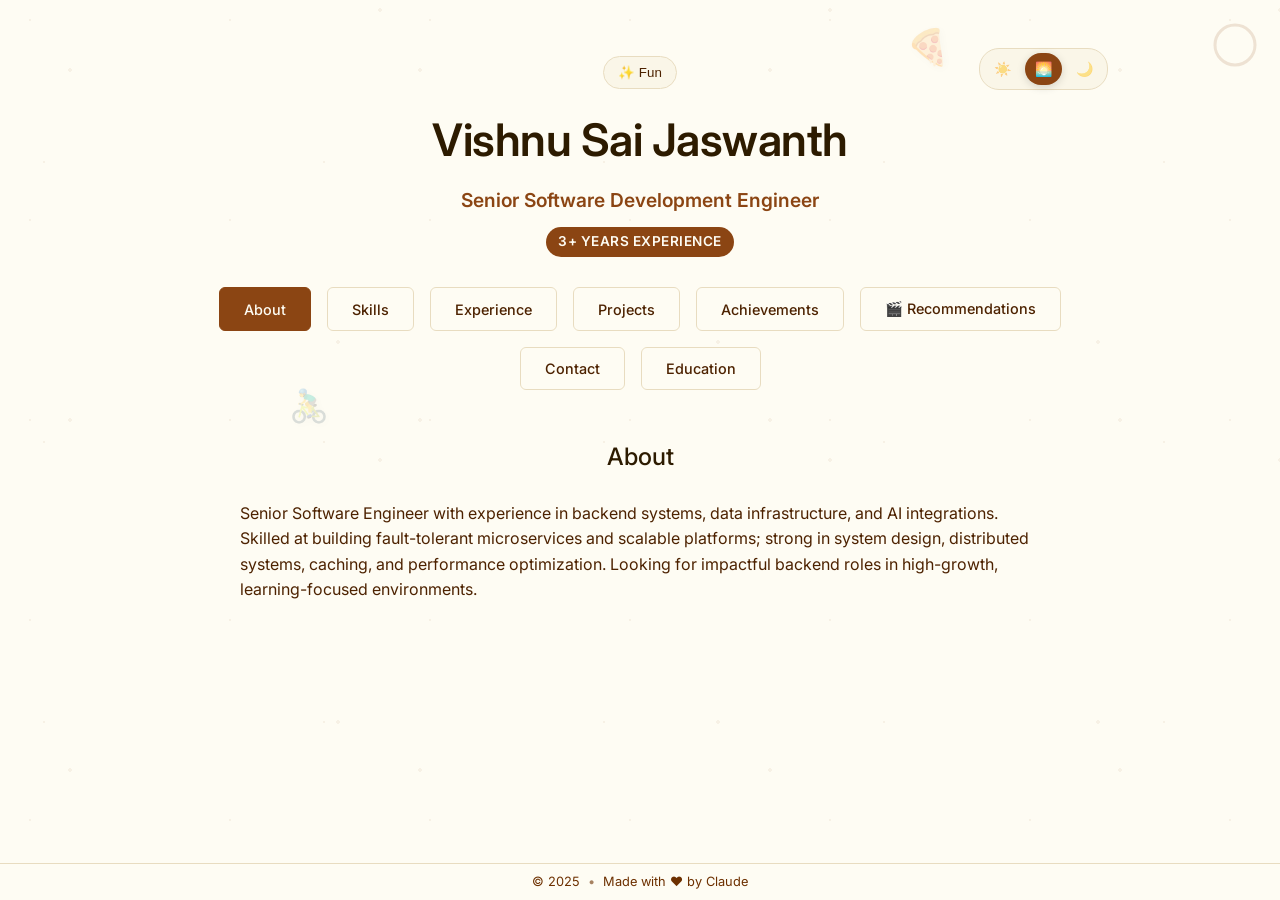
==== commit 8315a008: "updates and more fun" ====
--- a/index.html
+++ b/index.html
@@ -107,7 +107,7 @@
 
 <body>
     <!-- Skip Navigation for Screen Readers -->
-    <!-- <a href="#main" class="skip-link">Skip to main content</a> -->
+    <a href="#main" class="skip-link">Skip to main content</a>
 
     <!-- Status announcements for screen readers -->
     <div id="status" aria-live="polite" class="sr-only"></div>
@@ -128,6 +128,12 @@
 
     <!-- Bottom Cycling Track -->
     <div class="cycling-track"></div>
+    <!-- Fun-only extras -->
+    <div class="cloud-layer" aria-hidden="true"></div>
+    <div class="nature-hills" aria-hidden="true"></div>
+    <div class="forest-edge" aria-hidden="true"></div>
+    <div class="pizza-comet" aria-hidden="true"></div>
+    <div class="hiker-walk" aria-hidden="true"></div>
 
     <!-- Subtle Pizza Corner Slices -->
     <div class="pizza-corner-tl"></div>
@@ -157,6 +163,11 @@
                     aria-label="Warm theme">🌅</button>
                 <button class="theme-btn" data-theme="dark" role="radio" aria-checked="false"
                     aria-label="Dark theme">🌙</button>
+            </div>
+
+            <!-- Fun mode toggle: off by default for minimal look -->
+            <div class="fun-toggle">
+                <button id="fun-toggle" class="fun-btn" aria-pressed="false" aria-label="Toggle fun mode">✨ Fun</button>
             </div>
 
             <h1 class="name" id="name">Vishnu Sai Jaswanth</h1>
@@ -320,4 +331,4 @@
 </script>
 </body>
 
-</html>+</html>
--- a/assets/css/styles.css
+++ b/assets/css/styles.css
@@ -39,21 +39,26 @@
 
 /* Accessibility Utilities */
 .skip-link {
-    position: absolute;
-    top: -40px;
-    left: 6px;
+    position: fixed;
+    top: 8px;
+    left: 8px;
     background: var(--accent, var(--warm-accent));
-    color: white;
-    padding: 8px;
-    border-radius: 4px;
+    color: #fff;
+    padding: 8px 12px;
+    border-radius: 6px;
     text-decoration: none;
-    z-index: 9999;
+    z-index: 10000;
     font-weight: 600;
-    transition: top 0.2s ease;
-}
-
-.skip-link:focus {
-    top: 6px;
+    box-shadow: 0 2px 8px rgba(0,0,0,0.15);
+    transform: translateY(-150%);
+    opacity: 0;
+    transition: transform 0.2s ease, opacity 0.2s ease;
+}
+
+.skip-link:focus,
+.skip-link:focus-visible {
+    transform: translateY(0);
+    opacity: 1;
 }
 
 .sr-only {
@@ -152,6 +157,69 @@
     text-size-adjust: 100%;
 }
 
+/* Fun mode toggle + minimal defaults */
+.fun-toggle {
+    display: flex;
+    justify-content: center;
+    margin: 8px 0 16px;
+}
+
+.fun-btn {
+    background: var(--bg-alt, var(--warm-bg-alt));
+    color: var(--text-secondary, var(--warm-text-secondary));
+    border: 1px solid var(--border, var(--warm-border));
+    padding: 8px 14px;
+    border-radius: 999px;
+    cursor: pointer;
+    transition: background-color 0.2s ease, color 0.2s ease, border-color 0.2s ease, box-shadow 0.2s ease;
+}
+
+.fun-btn:hover {
+    border-color: var(--accent, var(--warm-accent));
+}
+
+.fun-btn[aria-pressed="true"] {
+    background: var(--accent, var(--warm-accent));
+    color: var(--bg, var(--warm-bg));
+    border-color: var(--accent, var(--warm-accent));
+}
+
+/* Minimal by default: hide decorative flourishes unless fun mode is enabled */
+body:not(.fun) .cycling-track,
+body:not(.fun) .pizza-corner-tl,
+body:not(.fun) .pizza-corner-tr,
+body:not(.fun) .pizza-corner-bl,
+body:not(.fun) .pizza-corner-br,
+body:not(.fun) .sparkle-effects,
+body:not(.fun) .film-strip,
+body:not(.fun) .cloud-layer,
+body:not(.fun) .nature-hills,
+body:not(.fun) .forest-edge,
+body:not(.fun) .pizza-comet,
+body:not(.fun) .hiker-walk {
+    display: none !important;
+}
+
+body:not(.fun) .section::before,
+body:not(.fun) .section::after,
+body:not(.fun)::after {
+    content: none !important;
+}
+
+body:not(.fun) .nav-btn:hover::after {
+    content: none !important;
+}
+
+/* Tone down hover drama in minimal mode */
+body:not(.fun) .toggle-btn:hover,
+body:not(.fun) .nav-btn:hover,
+body:not(.fun) .recommendation-card:hover,
+body:not(.fun) .music-card:hover,
+body:not(.fun) .project:hover {
+    transform: none !important;
+    box-shadow: none !important;
+}
+
 /* Cycling Progress Indicator */
 .cycling-progress {
     position: fixed;
@@ -311,6 +379,131 @@
 }
 
 /* Recommendations Section */
+.cloud-layer {
+    position: fixed;
+    top: 0;
+    left: 0;
+    width: 100%;
+    height: 120px;
+    pointer-events: none;
+    z-index: -9;
+}
+
+.cloud-layer::before,
+.cloud-layer::after {
+    content: '☁️  ☁️   ☁️  ☁️   ☁️';
+    position: absolute;
+    top: 20px;
+    left: -20%;
+    font-size: 32px;
+    opacity: 0.22;
+    animation: cloudDrift 70s linear infinite;
+    white-space: pre;
+}
+
+.cloud-layer::after {
+    top: 65px;
+    animation-duration: 85s;
+    opacity: 0.18;
+}
+
+@keyframes cloudDrift {
+    0% { transform: translateX(0); }
+    100% { transform: translateX(140%); }
+}
+
+.nature-hills {
+    position: fixed;
+    bottom: 56px;
+    left: 0;
+    width: 100%;
+    height: 60px;
+    z-index: -11;
+    pointer-events: none;
+    /* Convert to a very subtle neutral horizon mist instead of green hills */
+    background:
+      radial-gradient(240px 40px at 20% 100%, rgba(var(--accent-rgb,139,69,19),0.06) 0%, rgba(0,0,0,0) 70%),
+      radial-gradient(260px 45px at 55% 100%, rgba(0,0,0,0.05) 0%, rgba(0,0,0,0) 70%),
+      radial-gradient(220px 38px at 85% 100%, rgba(var(--accent-rgb,139,69,19),0.05) 0%, rgba(0,0,0,0) 70%);
+}
+
+/* Fun badge near recommendations title */
+body.fun #recommendations h2::after {
+    content: '  🎬 Now Showing';
+    font-size: 0.9rem;
+    color: var(--text-secondary, var(--warm-text-secondary));
+    margin-left: 10px;
+    padding: 4px 10px;
+    border-radius: 999px;
+    border: 1px solid var(--border, var(--warm-border));
+    background: var(--bg-alt, var(--warm-bg-alt));
+}
+
+/* Forest edge with trees */
+.forest-edge { display: none; }
+
+/* Film strip pulse on scroll */
+.film-strip.pulse {
+    animation: filmPulse 1.2s ease-out;
+}
+
+@keyframes filmPulse {
+    0% { opacity: 0.05; transform: scaleX(1); }
+    40% { opacity: 0.14; transform: scaleX(1.03); }
+    100% { opacity: 0.05; transform: scaleX(1); }
+}
+
+/* Hiker walking across bottom (fun mode only) */
+.hiker-walk {
+    position: fixed;
+    bottom: 72px;
+    left: -60px;
+    width: 1px;
+    height: 1px;
+    z-index: -9;
+    pointer-events: none;
+    animation: hikerAcross var(--hike-speed, 48s) linear infinite;
+}
+
+.hiker-walk::before {
+    content: '🚶‍♂️';
+    font-size: 18px;
+    opacity: 0.35;
+}
+
+@keyframes hikerAcross {
+    0% { transform: translateX(-40px) scaleX(-1); opacity: 0; }
+    5% { opacity: 0.35; }
+    95% { transform: translateX(calc(100vw + 40px)) scaleX(-1); opacity: 0.35; }
+    100% { transform: translateX(calc(100vw + 40px)) scaleX(-1); opacity: 0; }
+}
+
+/* Pizza comet (diagonal shooting slice) */
+.pizza-comet {
+    position: fixed;
+    top: -30px;
+    left: -40px;
+    width: 1px;
+    height: 1px;
+    z-index: -8;
+    pointer-events: none;
+    animation: pizzaComet 60s linear infinite;
+}
+
+.pizza-comet::before {
+    content: '🍕';
+    font-size: 20px;
+    filter: drop-shadow(0 2px 6px rgba(0,0,0,0.2));
+    opacity: 0.2;
+}
+
+@keyframes pizzaComet {
+    0% { transform: translate(-10%, -10%) rotate(0deg); opacity: 0; }
+    5% { opacity: 0.22; }
+    50% { transform: translate(120vw, 60vh) rotate(360deg); opacity: 0.22; }
+    55% { opacity: 0; }
+    100% { transform: translate(120vw, 60vh) rotate(720deg); opacity: 0; }
+}
 .recommendations-toggle {
     display: flex;
     gap: 12px;
@@ -324,13 +517,14 @@
     border: 2px solid var(--border, var(--warm-border));
     color: var(--text-secondary, var(--warm-text-secondary));
     padding: 12px 20px;
-    border-radius: 25px;
+    border-radius: 9999px;
     cursor: pointer;
     transition: all 0.3s ease;
     font-size: 1rem;
     font-weight: 500;
     position: relative;
     overflow: hidden;
+    outline: none;
 }
 
 .toggle-btn:hover {
@@ -362,6 +556,18 @@
 .toggle-btn:hover::after {
     width: 100%;
     height: 100%;
+}
+
+/* Replace default browser focus ring with consistent rounded one */
+.toggle-btn:focus,
+.toggle-btn:focus-visible {
+    outline: none;
+    box-shadow: 0 0 0 3px rgba(var(--accent-rgb, 139, 69, 19), 0.35);
+}
+
+/* Minimal mode: remove hover ripple to avoid odd oval artifacts */
+body:not(.fun) .toggle-btn::after {
+    display: none !important;
 }
 
 .recommendations-filters {
@@ -1308,10 +1514,8 @@
     max-width: 1200px;
 }
 
-/* Fallback for browsers that don't support :has() */
-body[data-active-section="recommendations"] .container {
-    max-width: 1200px;
-}
+/* Removed fallback that widened the whole container on Recommendations
+   to keep header/nav layout consistent across sections. */
 
 @media (min-width: 768px) {
     .container {
@@ -2631,4 +2835,4 @@
 /* Smooth transitions for all interactive elements */
 * {
     transition: transform 0.3s ease, opacity 0.3s ease;
-}+}
--- a/assets/css/styles.css
+++ b/assets/css/styles.css
@@ -39,21 +39,26 @@
 
 /* Accessibility Utilities */
 .skip-link {
-    position: absolute;
-    top: -40px;
-    left: 6px;
+    position: fixed;
+    top: 8px;
+    left: 8px;
     background: var(--accent, var(--warm-accent));
-    color: white;
-    padding: 8px;
-    border-radius: 4px;
+    color: #fff;
+    padding: 8px 12px;
+    border-radius: 6px;
     text-decoration: none;
-    z-index: 9999;
+    z-index: 10000;
     font-weight: 600;
-    transition: top 0.2s ease;
-}
-
-.skip-link:focus {
-    top: 6px;
+    box-shadow: 0 2px 8px rgba(0,0,0,0.15);
+    transform: translateY(-150%);
+    opacity: 0;
+    transition: transform 0.2s ease, opacity 0.2s ease;
+}
+
+.skip-link:focus,
+.skip-link:focus-visible {
+    transform: translateY(0);
+    opacity: 1;
 }
 
 .sr-only {
@@ -152,6 +157,69 @@
     text-size-adjust: 100%;
 }
 
+/* Fun mode toggle + minimal defaults */
+.fun-toggle {
+    display: flex;
+    justify-content: center;
+    margin: 8px 0 16px;
+}
+
+.fun-btn {
+    background: var(--bg-alt, var(--warm-bg-alt));
+    color: var(--text-secondary, var(--warm-text-secondary));
+    border: 1px solid var(--border, var(--warm-border));
+    padding: 8px 14px;
+    border-radius: 999px;
+    cursor: pointer;
+    transition: background-color 0.2s ease, color 0.2s ease, border-color 0.2s ease, box-shadow 0.2s ease;
+}
+
+.fun-btn:hover {
+    border-color: var(--accent, var(--warm-accent));
+}
+
+.fun-btn[aria-pressed="true"] {
+    background: var(--accent, var(--warm-accent));
+    color: var(--bg, var(--warm-bg));
+    border-color: var(--accent, var(--warm-accent));
+}
+
+/* Minimal by default: hide decorative flourishes unless fun mode is enabled */
+body:not(.fun) .cycling-track,
+body:not(.fun) .pizza-corner-tl,
+body:not(.fun) .pizza-corner-tr,
+body:not(.fun) .pizza-corner-bl,
+body:not(.fun) .pizza-corner-br,
+body:not(.fun) .sparkle-effects,
+body:not(.fun) .film-strip,
+body:not(.fun) .cloud-layer,
+body:not(.fun) .nature-hills,
+body:not(.fun) .forest-edge,
+body:not(.fun) .pizza-comet,
+body:not(.fun) .hiker-walk {
+    display: none !important;
+}
+
+body:not(.fun) .section::before,
+body:not(.fun) .section::after,
+body:not(.fun)::after {
+    content: none !important;
+}
+
+body:not(.fun) .nav-btn:hover::after {
+    content: none !important;
+}
+
+/* Tone down hover drama in minimal mode */
+body:not(.fun) .toggle-btn:hover,
+body:not(.fun) .nav-btn:hover,
+body:not(.fun) .recommendation-card:hover,
+body:not(.fun) .music-card:hover,
+body:not(.fun) .project:hover {
+    transform: none !important;
+    box-shadow: none !important;
+}
+
 /* Cycling Progress Indicator */
 .cycling-progress {
     position: fixed;
@@ -311,6 +379,131 @@
 }
 
 /* Recommendations Section */
+.cloud-layer {
+    position: fixed;
+    top: 0;
+    left: 0;
+    width: 100%;
+    height: 120px;
+    pointer-events: none;
+    z-index: -9;
+}
+
+.cloud-layer::before,
+.cloud-layer::after {
+    content: '☁️  ☁️   ☁️  ☁️   ☁️';
+    position: absolute;
+    top: 20px;
+    left: -20%;
+    font-size: 32px;
+    opacity: 0.22;
+    animation: cloudDrift 70s linear infinite;
+    white-space: pre;
+}
+
+.cloud-layer::after {
+    top: 65px;
+    animation-duration: 85s;
+    opacity: 0.18;
+}
+
+@keyframes cloudDrift {
+    0% { transform: translateX(0); }
+    100% { transform: translateX(140%); }
+}
+
+.nature-hills {
+    position: fixed;
+    bottom: 56px;
+    left: 0;
+    width: 100%;
+    height: 60px;
+    z-index: -11;
+    pointer-events: none;
+    /* Convert to a very subtle neutral horizon mist instead of green hills */
+    background:
+      radial-gradient(240px 40px at 20% 100%, rgba(var(--accent-rgb,139,69,19),0.06) 0%, rgba(0,0,0,0) 70%),
+      radial-gradient(260px 45px at 55% 100%, rgba(0,0,0,0.05) 0%, rgba(0,0,0,0) 70%),
+      radial-gradient(220px 38px at 85% 100%, rgba(var(--accent-rgb,139,69,19),0.05) 0%, rgba(0,0,0,0) 70%);
+}
+
+/* Fun badge near recommendations title */
+body.fun #recommendations h2::after {
+    content: '  🎬 Now Showing';
+    font-size: 0.9rem;
+    color: var(--text-secondary, var(--warm-text-secondary));
+    margin-left: 10px;
+    padding: 4px 10px;
+    border-radius: 999px;
+    border: 1px solid var(--border, var(--warm-border));
+    background: var(--bg-alt, var(--warm-bg-alt));
+}
+
+/* Forest edge with trees */
+.forest-edge { display: none; }
+
+/* Film strip pulse on scroll */
+.film-strip.pulse {
+    animation: filmPulse 1.2s ease-out;
+}
+
+@keyframes filmPulse {
+    0% { opacity: 0.05; transform: scaleX(1); }
+    40% { opacity: 0.14; transform: scaleX(1.03); }
+    100% { opacity: 0.05; transform: scaleX(1); }
+}
+
+/* Hiker walking across bottom (fun mode only) */
+.hiker-walk {
+    position: fixed;
+    bottom: 72px;
+    left: -60px;
+    width: 1px;
+    height: 1px;
+    z-index: -9;
+    pointer-events: none;
+    animation: hikerAcross var(--hike-speed, 48s) linear infinite;
+}
+
+.hiker-walk::before {
+    content: '🚶‍♂️';
+    font-size: 18px;
+    opacity: 0.35;
+}
+
+@keyframes hikerAcross {
+    0% { transform: translateX(-40px) scaleX(-1); opacity: 0; }
+    5% { opacity: 0.35; }
+    95% { transform: translateX(calc(100vw + 40px)) scaleX(-1); opacity: 0.35; }
+    100% { transform: translateX(calc(100vw + 40px)) scaleX(-1); opacity: 0; }
+}
+
+/* Pizza comet (diagonal shooting slice) */
+.pizza-comet {
+    position: fixed;
+    top: -30px;
+    left: -40px;
+    width: 1px;
+    height: 1px;
+    z-index: -8;
+    pointer-events: none;
+    animation: pizzaComet 60s linear infinite;
+}
+
+.pizza-comet::before {
+    content: '🍕';
+    font-size: 20px;
+    filter: drop-shadow(0 2px 6px rgba(0,0,0,0.2));
+    opacity: 0.2;
+}
+
+@keyframes pizzaComet {
+    0% { transform: translate(-10%, -10%) rotate(0deg); opacity: 0; }
+    5% { opacity: 0.22; }
+    50% { transform: translate(120vw, 60vh) rotate(360deg); opacity: 0.22; }
+    55% { opacity: 0; }
+    100% { transform: translate(120vw, 60vh) rotate(720deg); opacity: 0; }
+}
 .recommendations-toggle {
     display: flex;
     gap: 12px;
@@ -324,13 +517,14 @@
     border: 2px solid var(--border, var(--warm-border));
     color: var(--text-secondary, var(--warm-text-secondary));
     padding: 12px 20px;
-    border-radius: 25px;
+    border-radius: 9999px;
     cursor: pointer;
     transition: all 0.3s ease;
     font-size: 1rem;
     font-weight: 500;
     position: relative;
     overflow: hidden;
+    outline: none;
 }
 
 .toggle-btn:hover {
@@ -362,6 +556,18 @@
 .toggle-btn:hover::after {
     width: 100%;
     height: 100%;
+}
+
+/* Replace default browser focus ring with consistent rounded one */
+.toggle-btn:focus,
+.toggle-btn:focus-visible {
+    outline: none;
+    box-shadow: 0 0 0 3px rgba(var(--accent-rgb, 139, 69, 19), 0.35);
+}
+
+/* Minimal mode: remove hover ripple to avoid odd oval artifacts */
+body:not(.fun) .toggle-btn::after {
+    display: none !important;
 }
 
 .recommendations-filters {
@@ -1308,10 +1514,8 @@
     max-width: 1200px;
 }
 
-/* Fallback for browsers that don't support :has() */
-body[data-active-section="recommendations"] .container {
-    max-width: 1200px;
-}
+/* Removed fallback that widened the whole container on Recommendations
+   to keep header/nav layout consistent across sections. */
 
 @media (min-width: 768px) {
     .container {
@@ -2631,4 +2835,4 @@
 /* Smooth transitions for all interactive elements */
 * {
     transition: transform 0.3s ease, opacity 0.3s ease;
-}+}
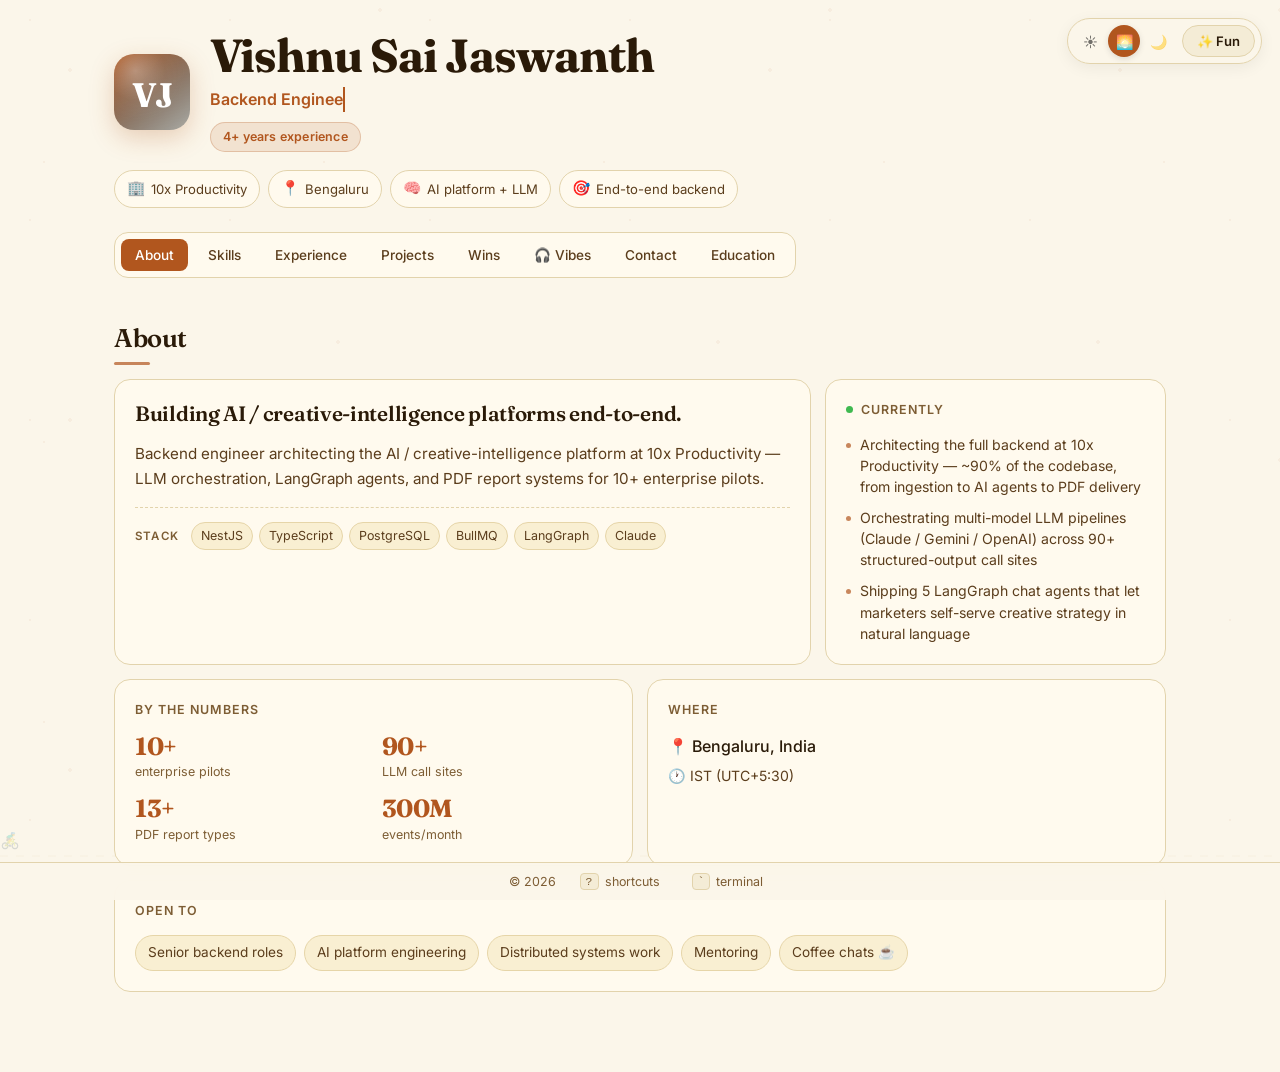
==== commit 1ec614bd: "major refactor" ====
--- a/index.html
+++ b/index.html
@@ -4,25 +4,56 @@
 <head>
     <meta charset="UTF-8">
     <meta name="viewport" content="width=device-width, initial-scale=1.0">
+
+    <!-- Primary meta -->
+    <title>Vishnu Sai Jaswanth | Senior Backend Engineer (10x Productivity)</title>
     <meta name="description"
-        content="Vishnu Sai Jaswanth - Senior Software Development Engineer with 3+ years building scalable backend systems, AI integrations, and distributed architectures. Expert in microservices, cloud platforms, and performance optimization.">
+        content="Senior Software Development Engineer at 10x Productivity. 4+ years building AI / creative-intelligence platforms — LLM orchestration, LangGraph agents, distributed job systems. Bengaluru, India.">
     <meta name="keywords"
-        content="Senior Software Engineer, Backend Developer, Full Stack Developer, System Design, Distributed Systems, Microservices, AI Integration, Cloud Architecture, Node.js, TypeScript, Python">
+        content="Senior Software Engineer, Backend Developer, NestJS, AI Platform, LLM Orchestration, LangChain, LangGraph, Claude, Gemini, BullMQ, Distributed Systems, Microservices, PostgreSQL, TypeScript, Python, 10x Productivity, BIK.AI, Bengaluru">
     <meta name="author" content="Vishnu Sai Jaswanth">
-    <meta property="og:title" content="Vishnu Sai Jaswanth - Senior Software Development Engineer">
+    <meta name="robots" content="index, follow, max-snippet:-1, max-image-preview:large">
+
+    <!-- Canonical -->
+    <link rel="canonical" href="https://jaswanth123.netlify.app/">
+
+    <!-- Theme color (adapts to light / dark mode browser chrome on mobile) -->
+    <meta name="theme-color" content="#fbf6ea" media="(prefers-color-scheme: light)">
+    <meta name="theme-color" content="#0c0d12" media="(prefers-color-scheme: dark)">
+    <meta name="color-scheme" content="light dark">
+
+    <!-- Open Graph -->
+    <meta property="og:type" content="profile">
+    <meta property="og:title" content="Vishnu Sai Jaswanth | Senior Backend Engineer">
     <meta property="og:description"
-        content="Senior Software Development Engineer with 3+ years building scalable backend systems, AI integrations, and distributed architectures.">
-    <meta property="og:url" content="https://jaswanth123.netlify.app">
-    <meta property="og:type" content="website">
-    <meta name="twitter:card" content="summary">
-    <meta name="twitter:title" content="Vishnu Sai Jaswanth - Senior Software Development Engineer">
+        content="Senior Backend Engineer at 10x Productivity. Building AI / creative-intelligence platforms — LLM orchestration, LangGraph agents, and PDF report systems at scale.">
+    <meta property="og:url" content="https://jaswanth123.netlify.app/">
+    <meta property="og:site_name" content="Vishnu Sai Jaswanth — Portfolio">
+    <meta property="og:locale" content="en_IN">
+    <meta property="og:image" content="https://jaswanth123.netlify.app/og-image.svg">
+    <meta property="og:image:type" content="image/svg+xml">
+    <meta property="og:image:width" content="1200">
+    <meta property="og:image:height" content="630">
+    <meta property="og:image:alt" content="Vishnu Sai Jaswanth — Senior Software Development Engineer">
+    <meta property="profile:first_name" content="Vishnu">
+    <meta property="profile:last_name" content="Sai Jaswanth">
+    <meta property="profile:username" content="IMPrimph">
+
+    <!-- Twitter -->
+    <meta name="twitter:card" content="summary_large_image">
+    <meta name="twitter:title" content="Vishnu Sai Jaswanth | Senior Backend Engineer">
     <meta name="twitter:description"
-        content="Senior Software Development Engineer with 3+ years building scalable backend systems, AI integrations, and distributed architectures.">
-    <title id="page-title">Vishnu Sai Jaswanth - Portfolio</title>
-
-    <!-- Favicon -->
-    <link rel="icon" type="image/jpeg" href="assets/img/naruto.jpg">
-    <link rel="apple-touch-icon" href="assets/img/naruto.jpg">
+        content="Senior SDE at 10x Productivity. AI platforms, LLM orchestration, LangGraph agents. Bengaluru, India.">
+    <meta name="twitter:image" content="https://jaswanth123.netlify.app/og-image.svg">
+    <meta name="twitter:image:alt" content="Vishnu Sai Jaswanth — Senior Software Development Engineer">
+
+    <!-- Icons + manifest -->
+    <link rel="icon" type="image/svg+xml" href="/favicon.svg">
+    <link rel="icon" type="image/x-icon" href="/favicon.ico">
+    <link rel="icon" type="image/png" sizes="32x32" href="/assets/img/favicon/favicon-32.png">
+    <link rel="icon" type="image/png" sizes="192x192" href="/assets/img/favicon/favicon-192.png">
+    <link rel="apple-touch-icon" sizes="180x180" href="/apple-touch-icon.png">
+    <link rel="manifest" href="/site.webmanifest">
 
     <!-- Preconnect to external domains for better performance -->
     <link rel="preconnect" href="https://fonts.googleapis.com">
@@ -35,7 +66,7 @@
 
     <link rel="stylesheet" href="assets/css/styles.css" media="all">
 
-    <!-- Loading styles - inline to prevent FOUC -->
+    <!-- Loading styles - inline to prevent flash of unstyled content -->
     <style>
         .loading-screen {
             position: fixed;
@@ -49,7 +80,7 @@
             flex-direction: column;
             align-items: center;
             justify-content: center;
-            transition: opacity 0.5s ease, visibility 0.5s ease;
+            transition: opacity 0.3s ease, visibility 0.3s ease;
         }
 
         .loading-screen.hidden {
@@ -58,51 +89,31 @@
         }
 
         .loading-spinner {
-            width: 60px;
-            height: 60px;
-            border: 4px solid var(--border, #e8dcc0);
-            border-top: 4px solid var(--accent, #8b4513);
+            width: 48px;
+            height: 48px;
+            border: 3px solid var(--border, #e8dcc0);
+            border-top: 3px solid var(--accent, #8b4513);
             border-radius: 50%;
-            animation: spin 1s linear infinite;
-            margin-bottom: 20px;
-        }
-
-        .loading-text {
-            color: var(--text-primary, #4d2200);
-            font-family: 'Inter', sans-serif;
-            font-size: 1.1rem;
-            font-weight: 500;
-            margin-bottom: 10px;
-        }
-
-        .loading-subtext {
-            color: var(--text-secondary, #6d3000);
-            font-family: 'Inter', sans-serif;
-            font-size: 0.9rem;
-            opacity: 0.8;
+            animation: spin 0.9s linear infinite;
         }
 
         @keyframes spin {
-            0% {
-                transform: rotate(0deg);
-            }
-
-            100% {
+            to {
                 transform: rotate(360deg);
             }
         }
 
-        /* Hide main content until loaded */
         body:not(.loaded) .container {
             opacity: 0;
         }
 
         body.loaded .container {
             opacity: 1;
-            transition: opacity 0.3s ease;
+            transition: opacity 0.2s ease;
         }
     </style>
-    <link href="https://fonts.googleapis.com/css2?family=Inter:wght@300;400;500;600&display=swap" rel="stylesheet">
+    <!-- Inter for body, Fraunces for display headings -->
+    <link href="https://fonts.googleapis.com/css2?family=Inter:wght@300;400;500;600;700&family=Fraunces:opsz,wght@9..144,500;9..144,600;9..144,700&display=swap" rel="stylesheet">
 </head>
 
 <body>
@@ -112,17 +123,32 @@
     <!-- Status announcements for screen readers -->
     <div id="status" aria-live="polite" class="sr-only"></div>
 
+    <!-- Cursor sparkle layer (fun mode only) -->
+    <canvas id="cursor-sparkles" aria-hidden="true"></canvas>
+
     <!-- Loading Screen -->
     <div class="loading-screen" id="loading-screen">
         <div class="loading-spinner"></div>
-        <div class="loading-text">Loading Portfolio...</div>
-        <div class="loading-subtext">🍕 Preparing something awesome 🍕</div>
-    </div>
+    </div>
+
+    <!-- Floating top-right control cluster (theme + fun) -->
+    <div class="control-cluster" role="toolbar" aria-label="Display controls">
+        <div class="theme-toggle" id="theme-toggle" role="radiogroup" aria-label="Theme selection">
+            <button class="theme-btn" data-theme="light" role="radio" aria-checked="false"
+                aria-label="Light theme">☀️</button>
+            <button class="theme-btn active" data-theme="warm" role="radio" aria-checked="true"
+                aria-label="Warm theme">🌅</button>
+            <button class="theme-btn" data-theme="dark" role="radio" aria-checked="false"
+                aria-label="Dark theme">🌙</button>
+        </div>
+        <button id="fun-toggle" class="fun-btn" aria-pressed="false" aria-label="Toggle fun mode">✨ Fun</button>
+    </div>
+
     <!-- Progress Indicator -->
-    <div class="cycling-progress" id="cycling-progress">
-        <svg class="progress-ring" width="50" height="50">
-            <circle class="progress-ring-background" cx="25" cy="25" r="20" />
-            <circle class="progress-ring-progress" cx="25" cy="25" r="20" id="progress-circle" />
+    <div class="cycling-progress" id="cycling-progress" aria-hidden="true">
+        <svg class="progress-ring" width="42" height="42">
+            <circle class="progress-ring-background" cx="21" cy="21" r="17" />
+            <circle class="progress-ring-progress" cx="21" cy="21" r="17" id="progress-circle" />
         </svg>
     </div>
 
@@ -156,23 +182,36 @@
 
     <div class="container">
         <header class="header">
-            <div class="theme-toggle" id="theme-toggle" role="radiogroup" aria-label="Theme selection">
-                <button class="theme-btn" data-theme="light" role="radio" aria-checked="false"
-                    aria-label="Light theme">☀️</button>
-                <button class="theme-btn active" data-theme="warm" role="radio" aria-checked="true"
-                    aria-label="Warm theme">🌅</button>
-                <button class="theme-btn" data-theme="dark" role="radio" aria-checked="false"
-                    aria-label="Dark theme">🌙</button>
+            <div class="hero-identity">
+                <svg class="hero-monogram" id="hero-monogram" viewBox="0 0 76 76" xmlns="http://www.w3.org/2000/svg" aria-hidden="true" focusable="false">
+                    <defs>
+                        <linearGradient id="heroMonoGrad" x1="0" y1="0" x2="0.8" y2="1">
+                            <stop offset="0%" stop-color="currentColor" stop-opacity="1"/>
+                            <stop offset="100%" stop-color="#000" stop-opacity="0.35"/>
+                        </linearGradient>
+                        <radialGradient id="heroMonoHighlight" cx="28%" cy="22%" r="65%">
+                            <stop offset="0%" stop-color="#ffffff" stop-opacity="0.32"/>
+                            <stop offset="60%" stop-color="#ffffff" stop-opacity="0.05"/>
+                            <stop offset="100%" stop-color="#ffffff" stop-opacity="0"/>
+                        </radialGradient>
+                    </defs>
+                    <rect width="76" height="76" rx="20" ry="20" fill="url(#heroMonoGrad)"/>
+                    <rect width="76" height="76" rx="20" ry="20" fill="url(#heroMonoHighlight)"/>
+                    <text id="hero-monogram-text" x="38" y="52.5" text-anchor="middle" font-family="'Fraunces', Georgia, 'Times New Roman', serif" font-weight="700" font-size="34" letter-spacing="-1" fill="#ffffff">VJ</text>
+                </svg>
+                <div class="hero-text">
+                    <h1 class="name" id="name">Vishnu Sai Jaswanth</h1>
+                    <p class="title">
+                        <span class="title-static" id="title-static">Senior Software Development Engineer</span>
+                        <span class="title-typewriter" id="title-typewriter" aria-hidden="true"></span>
+                    </p>
+                    <div class="experience-badge" id="experience-badge">3+ Years Experience</div>
+                </div>
             </div>
 
-            <!-- Fun mode toggle: off by default for minimal look -->
-            <div class="fun-toggle">
-                <button id="fun-toggle" class="fun-btn" aria-pressed="false" aria-label="Toggle fun mode">✨ Fun</button>
+            <div class="hero-chips" id="hero-chips" aria-label="Quick facts">
+                <!-- Populated by JS -->
             </div>
-
-            <h1 class="name" id="name">Vishnu Sai Jaswanth</h1>
-            <p class="title" id="title">Senior Software Development Engineer</p>
-            <div class="experience-badge" id="experience-badge">3+ Years Experience</div>
 
             <nav class="nav" role="navigation" aria-label="Main navigation">
                 <button class="nav-btn active" data-section="about" aria-pressed="true"
@@ -184,9 +223,9 @@
                 <button class="nav-btn" data-section="projects" aria-pressed="false"
                     aria-controls="projects">Projects</button>
                 <button class="nav-btn" data-section="achievements" aria-pressed="false"
-                    aria-controls="achievements">Achievements</button>
-                <button class="nav-btn" data-section="recommendations" aria-pressed="false"
-                    aria-controls="recommendations">🎬 Recommendations</button>
+                    aria-controls="achievements">Wins</button>
+                <button class="nav-btn" data-section="vibes" aria-pressed="false"
+                    aria-controls="vibes">🎧 Vibes</button>
                 <button class="nav-btn" data-section="contact" aria-pressed="false"
                     aria-controls="contact">Contact</button>
                 <button class="nav-btn" data-section="education" aria-pressed="false"
@@ -196,106 +235,168 @@
 
         <main class="main" id="main">
             <section id="about" class="section active">
-                <h2>About</h2>
-                <p id="bio">Senior Software Engineer with experience in backend systems, data infrastructure, and AI
-                    integrations.</p>
+                <h2 class="section-heading">About</h2>
+                <div class="about-bento" id="about-bento">
+                    <article class="bento-card bento-card-bio">
+                        <p class="bento-tagline" id="bento-tagline"></p>
+                        <p class="bento-bio" id="bento-bio"></p>
+                        <div class="bento-stack">
+                            <span class="bento-stack-label">Stack</span>
+                            <div class="bento-stack-chips" id="bento-stack-chips"></div>
+                        </div>
+                    </article>
+
+                    <article class="bento-card bento-card-now">
+                        <h3 class="bento-heading">
+                            <span class="bento-pulse" aria-hidden="true"></span>
+                            Currently
+                        </h3>
+                        <ul class="bento-list" id="bento-currently"></ul>
+                    </article>
+
+                    <article class="bento-card bento-card-stats">
+                        <h3 class="bento-heading">By the numbers</h3>
+                        <div class="bento-stats" id="bento-stats"></div>
+                    </article>
+
+                    <article class="bento-card bento-card-where">
+                        <h3 class="bento-heading">Where</h3>
+                        <p class="bento-where-loc" id="bento-location">Bengaluru, India</p>
+                        <p class="bento-where-tz" id="bento-timezone">IST (UTC+5:30)</p>
+                    </article>
+
+                    <article class="bento-card bento-card-open">
+                        <h3 class="bento-heading">Open to</h3>
+                        <div class="bento-chips" id="bento-open-to"></div>
+                    </article>
+                </div>
             </section>
 
             <section id="skills" class="section">
-                <h2>Skills</h2>
+                <h2 class="section-heading">Skills</h2>
                 <div id="skills-container">
                     <!-- Skills will be loaded here -->
                 </div>
             </section>
 
             <section id="experience" class="section">
-                <h2>Experience</h2>
+                <h2 class="section-heading">Experience</h2>
                 <div id="experience-container">
                     <!-- Experience will be loaded here -->
                 </div>
             </section>
 
             <section id="projects" class="section">
-                <h2>Projects</h2>
+                <h2 class="section-heading">Projects</h2>
                 <div id="projects-container">
                     <!-- Projects will be loaded here -->
                 </div>
             </section>
 
             <section id="achievements" class="section">
-                <h2>Achievements</h2>
+                <h2 class="section-heading">Wins</h2>
                 <div id="achievements-container">
                     <!-- Achievements will be loaded here -->
                 </div>
             </section>
 
-            <section id="recommendations" class="section">
-                <h2>🎬 My Recommendations</h2>
-                <div class="recommendations-toggle">
-                    <button class="toggle-btn active" data-type="movies">🎬 Movies</button>
-                    <button class="toggle-btn" data-type="anime">🎌 Anime</button>
-                    <button class="toggle-btn" data-type="music">🎵 Music</button>
-                </div>
-                <div class="recommendations-filters">
-                    <div class="filter-row">
-                        <div class="custom-dropdown" id="language-dropdown">
-                            <button class="dropdown-btn" type="button" aria-haspopup="listbox" aria-expanded="false"
-                                aria-labelledby="language-label">
-                                <span id="language-label" class="dropdown-text">All Languages</span>
-                                <span class="dropdown-arrow" aria-hidden="true">🔽</span>
-                            </button>
-                            <ul class="dropdown-menu" id="language-menu" role="listbox"
-                                aria-labelledby="language-label">
-                                <li class="dropdown-item active" data-value="" role="option" aria-selected="true">All
-                                    Languages</li>
-                            </ul>
+            <section id="vibes" class="section">
+                <h2 class="section-heading">🎧 Now Playing</h2>
+                <div id="playlist-container">
+                    <!-- Playlist will be loaded here -->
+                </div>
+            </section>
+
+            <section id="contact" class="section">
+                <h2 class="section-heading">Contact</h2>
+                <div class="contact-page">
+                    <article class="contact-intro">
+                        <div class="contact-availability" id="contact-availability">
+                            <span class="availability-dot" aria-hidden="true"></span>
+                            <span id="contact-availability-text">Open to senior backend roles &amp; interesting chats</span>
                         </div>
-                        <div class="custom-dropdown" id="genre-dropdown">
-                            <button class="dropdown-btn" type="button" aria-haspopup="listbox" aria-expanded="false"
-                                aria-labelledby="genre-label">
-                                <span id="genre-label" class="dropdown-text">All Genres</span>
-                                <span class="dropdown-arrow" aria-hidden="true">🔽</span>
-                            </button>
-                            <ul class="dropdown-menu" id="genre-menu" role="listbox" aria-labelledby="genre-label">
-                                <li class="dropdown-item active" data-value="" role="option" aria-selected="true">All
-                                    Genres</li>
-                            </ul>
+                        <h3 class="contact-heading">Let's talk.</h3>
+                        <p class="contact-intro-text" id="contact-intro-text">I read every message — pick whatever channel works for you.</p>
+                    </article>
+
+                    <div class="contact-channels" id="contact-channels">
+                        <!-- Channel cards rendered by JS -->
+                    </div>
+
+                    <article class="contact-where">
+                        <div class="contact-where-row">
+                            <span class="contact-where-icon" aria-hidden="true">📍</span>
+                            <div>
+                                <strong id="contact-where-location">Bengaluru, India</strong>
+                                <span class="contact-where-meta">
+                                    — it's <span id="contact-live-time">--:--</span> here right now
+                                </span>
+                            </div>
                         </div>
-                        <button id="clear-filters" class="clear-btn">✨ Clear Filters</button>
-                    </div>
-                    <div class="search-row">
-                        <input type="text" id="recommendations-search" placeholder="🔍 Search recommendations..." />
-                        <button id="random-pick">🎲 Random Pick</button>
-                    </div>
-                </div>
-                <div id="recommendations-container">
-                    <!-- Recommendations will be loaded here -->
-                </div>
-            </section>
-
-            <section id="contact" class="section">
-                <h2>Contact</h2>
-                <div class="contact-links" id="contact-links">
-                    <!-- Contact links will be loaded here -->
-                </div>
-                <p class="location" id="location">Based in Bengaluru, India</p>
+                        <div class="contact-where-row">
+                            <span class="contact-where-icon" aria-hidden="true">☕</span>
+                            <div>Coffee chats? Always a yes.</div>
+                        </div>
+                    </article>
+                </div>
+                <p class="location sr-only" id="location">Based in Bengaluru, India</p>
             </section>
 
             <section id="education" class="section">
-                <h2>Education</h2>
+                <h2 class="section-heading">Education</h2>
                 <div id="education-container">
                     <!-- Education will be loaded here -->
                 </div>
             </section>
         </main>
+    </div>
+
+    <!-- Keyboard shortcuts overlay -->
+    <div class="shortcuts-overlay" id="shortcuts-overlay" role="dialog" aria-modal="true" aria-labelledby="shortcuts-title" hidden>
+        <div class="shortcuts-panel">
+            <div class="shortcuts-header">
+                <h2 id="shortcuts-title">Keyboard Shortcuts</h2>
+                <button class="shortcuts-close" id="shortcuts-close" aria-label="Close shortcuts">✕</button>
+            </div>
+            <ul class="shortcuts-list">
+                <li><kbd>?</kbd><span>Show this help</span></li>
+                <li><kbd>`</kbd><span>Open terminal mode</span></li>
+                <li><kbd>P</kbd><span>Pizza party</span></li>
+                <li><kbd>A</kbd><span>Sparkle burst</span></li>
+                <li><kbd>M</kbd><span>Movie clap</span></li>
+                <li><kbd>N</kbd><span>Falling leaves</span></li>
+                <li><kbd>C</kbd><span>Cycling boost (hold)</span></li>
+                <li><kbd>Esc</kbd><span>Close overlays</span></li>
+                <li class="shortcuts-hint">…and try the Konami code 🎮</li>
+            </ul>
+        </div>
+    </div>
+
+    <!-- Terminal mode overlay -->
+    <div class="terminal-overlay" id="terminal-overlay" role="dialog" aria-modal="true" aria-label="Terminal" hidden>
+        <div class="terminal-window">
+            <div class="terminal-titlebar">
+                <span class="terminal-dot terminal-dot-r"></span>
+                <span class="terminal-dot terminal-dot-y"></span>
+                <span class="terminal-dot terminal-dot-g"></span>
+                <span class="terminal-title">vishnu@portfolio: ~</span>
+            </div>
+            <div class="terminal-body" id="terminal-body" tabindex="0">
+                <div class="terminal-output" id="terminal-output"></div>
+                <div class="terminal-input-line">
+                    <span class="terminal-prompt">$</span>
+                    <input type="text" id="terminal-input" class="terminal-input" autocomplete="off" spellcheck="false" aria-label="Terminal input" />
+                </div>
+            </div>
+        </div>
     </div>
 
     <!-- Fixed Footer -->
     <footer class="fixed-footer">
         <div class="footer-content">
-            <span class="footer-year">© 2025</span>
-            <span class="footer-separator">•</span>
-            <span class="footer-credit">Made with ❤️ by Claude</span>
+            <span class="footer-year" id="footer-year">© 2026</span>
+            <button class="footer-shortcuts-btn" id="footer-shortcuts-btn" aria-label="Show keyboard shortcuts"><kbd>?</kbd> shortcuts</button>
+            <button class="footer-terminal-btn" id="footer-terminal-btn" aria-label="Open terminal"><kbd>`</kbd> terminal</button>
         </div>
     </footer>
 
@@ -303,29 +404,96 @@
     <script type="application/ld+json">
 {
   "@context": "https://schema.org",
-  "@type": "Person",
-  "name": "Vishnu Sai Jaswanth",
-  "alternateName": "Vishnu Gajulapalli",
-  "jobTitle": "Senior Software Development Engineer",
-  "worksFor": {
-    "@type": "Organization",
-    "name": "BIK.AI"
-  },
-  "url": "https://jaswanth123.netlify.app",
-  "email": "vishnugajulapalli123@gmail.com",
-  "address": {
-    "@type": "PostalAddress",
-    "addressLocality": "Bengaluru",
-    "addressCountry": "India"
-  },
-  "alumniOf": {
-    "@type": "CollegeOrUniversity",
-    "name": "Pondicherry Engineering College"
-  },
-  "knowsAbout": ["Backend Development", "System Design", "Distributed Systems", "AI Integration", "Cloud Architecture", "JavaScript", "TypeScript", "Python", "Node.js"],
-  "sameAs": [
-    "https://www.linkedin.com/in/vishnu-sai-jaswanth-gajulapalli-0670811a7/",
-    "https://github.com/IMPrimph"
+  "@graph": [
+    {
+      "@type": "Person",
+      "@id": "https://jaswanth123.netlify.app/#person",
+      "name": "Vishnu Sai Jaswanth",
+      "givenName": "Vishnu",
+      "familyName": "Sai Jaswanth Gajulapalli",
+      "alternateName": ["Vishnu Gajulapalli", "Vishnu Sai Jaswanth Gajulapalli"],
+      "jobTitle": "Senior Software Development Engineer",
+      "description": "Senior backend engineer (4+ yrs) building AI / creative-intelligence platforms at 10x Productivity. Specializes in NestJS, multi-model LLM orchestration (Claude / Gemini / OpenAI), LangGraph agents, distributed job systems, and PDF report pipelines.",
+      "url": "https://jaswanth123.netlify.app/",
+      "image": "https://jaswanth123.netlify.app/og-image.svg",
+      "email": "vishnugajulapalli123@gmail.com",
+      "nationality": "Indian",
+      "address": {
+        "@type": "PostalAddress",
+        "addressLocality": "Bengaluru",
+        "addressRegion": "Karnataka",
+        "addressCountry": "IN"
+      },
+      "alumniOf": {
+        "@type": "CollegeOrUniversity",
+        "name": "Pondicherry Engineering College",
+        "address": {
+          "@type": "PostalAddress",
+          "addressLocality": "Puducherry",
+          "addressCountry": "IN"
+        }
+      },
+      "worksFor": {
+        "@type": "Organization",
+        "name": "10x Productivity"
+      },
+      "knowsAbout": [
+        "Backend Development",
+        "AI Platform Engineering",
+        "LLM Orchestration",
+        "LangChain",
+        "LangGraph",
+        "Anthropic Claude",
+        "Google Gemini",
+        "OpenAI API",
+        "Model Context Protocol",
+        "Distributed Systems",
+        "Job Orchestration",
+        "BullMQ",
+        "NestJS",
+        "Microservices Architecture",
+        "Vector Databases",
+        "Elasticsearch",
+        "Caching Strategies",
+        "Performance Optimization",
+        "Cloud Architecture",
+        "TypeScript",
+        "JavaScript",
+        "Python",
+        "Node.js",
+        "PostgreSQL",
+        "TypeORM",
+        "Redis",
+        "Puppeteer",
+        "Handlebars"
+      ],
+      "knowsLanguage": ["English", "Telugu"],
+      "sameAs": [
+        "https://www.linkedin.com/in/vishnu-sai-jaswanth-gajulapalli-0670811a7/",
+        "https://github.com/IMPrimph"
+      ]
+    },
+    {
+      "@type": "WebSite",
+      "@id": "https://jaswanth123.netlify.app/#website",
+      "url": "https://jaswanth123.netlify.app/",
+      "name": "Vishnu Sai Jaswanth — Portfolio",
+      "description": "Personal portfolio of Vishnu Sai Jaswanth, Senior Software Development Engineer at 10x Productivity.",
+      "inLanguage": "en-IN",
+      "author": { "@id": "https://jaswanth123.netlify.app/#person" },
+      "publisher": { "@id": "https://jaswanth123.netlify.app/#person" }
+    },
+    {
+      "@type": "ProfilePage",
+      "@id": "https://jaswanth123.netlify.app/#webpage",
+      "url": "https://jaswanth123.netlify.app/",
+      "name": "Vishnu Sai Jaswanth | Senior Backend Engineer (10x Productivity)",
+      "isPartOf": { "@id": "https://jaswanth123.netlify.app/#website" },
+      "about": { "@id": "https://jaswanth123.netlify.app/#person" },
+      "mainEntity": { "@id": "https://jaswanth123.netlify.app/#person" },
+      "primaryImageOfPage": "https://jaswanth123.netlify.app/og-image.svg",
+      "inLanguage": "en-IN"
+    }
   ]
 }
 </script>
--- a/assets/css/styles.css
+++ b/assets/css/styles.css
@@ -1,43 +1,157 @@
-/* Theme Variables */
+/* ============================================================
+   Vishnu Sai Jaswanth — portfolio styles
+   ------------------------------------------------------------
+   1.  Theme tokens
+   2.  Base resets, a11y
+   3.  Fun-mode gating
+   4.  Page chrome (loading, footer, control cluster, progress)
+   5.  Decorations (clouds, hills, sparkles, film strips, pizza corners)
+   6.  Theme classes + body background
+   7.  Container + hero (monogram, name, chips)
+   8.  Navigation
+   9.  Sections / headings
+   10. About bento grid
+   11. Skills
+   12. Experience (with timeline rail)
+   13. Projects (with accent strip)
+   14. Achievements / Education
+   15. Vibes / Music card
+   16. Contact
+   17. Shortcuts overlay
+   18. Terminal mode
+   19. Cursor sparkles canvas
+   20. Animations
+   21. Responsive breakpoints
+   ============================================================ */
+
+/* 1. Theme tokens
+   ============================================================ */
 :root {
-    /* Light Theme */
-    --light-bg: #ffffff;
-    --light-bg-alt: #f8f9fa;
+    /* Light */
+    --light-bg: #fafaf7;
+    --light-bg-alt: #ffffff;
+    --light-surface: #ffffff;
     --light-text-primary: #1a1a1a;
-    --light-text-secondary: #4a5568;
-    --light-text-muted: #718096;
-    --light-border: #e2e8f0;
-    --light-accent: #3182ce;
-    --light-accent-hover: #2c5282;
-    --light-tag-bg: #f7fafc;
+    --light-text-secondary: #404656;
+    --light-text-muted: #6f7787;
+    --light-border: #e6e8ee;
+    --light-accent: #2563eb;
+    --light-accent-hover: #1d4ed8;
+    --light-tag-bg: #f1f5fb;
     --light-tag-border: #e2e8f0;
 
-    /* Dark Theme */
-    --dark-bg: #0f0f0f;
-    --dark-bg-alt: #1a1a1a;
-    --dark-text-primary: #f7fafc;
-    --dark-text-secondary: #a0aec0;
-    --dark-text-muted: #718096;
-    --dark-border: #2d3748;
-    --dark-accent: #63b3ed;
-    --dark-accent-hover: #90cdf4;
-    --dark-tag-bg: #2d3748;
-    --dark-tag-border: #4a5568;
-
-    /* Warm Theme */
-    --warm-bg: #fefcf3;
-    --warm-bg-alt: #faf6e8;
-    --warm-text-primary: #2d1b00;
-    --warm-text-secondary: #4d2200;
-    --warm-text-muted: #6d3000;
-    --warm-border: #e8dcc0;
-    --warm-accent: #8b4513;
-    --warm-accent-hover: #a05518;
-    --warm-tag-bg: #faf4e6;
-    --warm-tag-border: #e8dcc0;
-}
-
-/* Accessibility Utilities */
+    /* Dark */
+    --dark-bg: #0c0d12;
+    --dark-bg-alt: #16181f;
+    --dark-surface: #1a1d26;
+    --dark-text-primary: #f3f5fa;
+    --dark-text-secondary: #b1b8c5;
+    --dark-text-muted: #6b7385;
+    --dark-border: #262a36;
+    --dark-accent: #93c5fd;
+    --dark-accent-hover: #c6dbfc;
+    --dark-tag-bg: #1f242f;
+    --dark-tag-border: #2a3140;
+
+    /* Warm (default) */
+    --warm-bg: #fbf6ea;
+    --warm-bg-alt: #f4ecd6;
+    --warm-surface: #fffaee;
+    --warm-text-primary: #2a1a08;
+    --warm-text-secondary: #5b3d1c;
+    --warm-text-muted: #7d5d34;
+    --warm-border: #e2d3ac;
+    --warm-accent: #b1561e;
+    --warm-accent-hover: #c66225;
+    --warm-tag-bg: #f9efd2;
+    --warm-tag-border: #e6d5a8;
+
+    /* RGB variants for rgba() composition */
+    --bg-rgb: 251, 246, 234;
+    --accent-rgb: 177, 86, 30;
+}
+
+.theme-light {
+    --bg-rgb: 250, 250, 247;
+    --accent-rgb: 37, 99, 235;
+    --bg: var(--light-bg);
+    --bg-alt: var(--light-bg-alt);
+    --surface: var(--light-surface);
+    --text-primary: var(--light-text-primary);
+    --text-secondary: var(--light-text-secondary);
+    --text-muted: var(--light-text-muted);
+    --border: var(--light-border);
+    --accent: var(--light-accent);
+    --accent-hover: var(--light-accent-hover);
+    --tag-bg: var(--light-tag-bg);
+    --tag-border: var(--light-tag-border);
+}
+
+.theme-dark {
+    --bg-rgb: 12, 13, 18;
+    --accent-rgb: 147, 197, 253;
+    --bg: var(--dark-bg);
+    --bg-alt: var(--dark-bg-alt);
+    --surface: var(--dark-surface);
+    --text-primary: var(--dark-text-primary);
+    --text-secondary: var(--dark-text-secondary);
+    --text-muted: var(--dark-text-muted);
+    --border: var(--dark-border);
+    --accent: var(--dark-accent);
+    --accent-hover: var(--dark-accent-hover);
+    --tag-bg: var(--dark-tag-bg);
+    --tag-border: var(--dark-tag-border);
+}
+
+.theme-warm {
+    --bg-rgb: 251, 246, 234;
+    --accent-rgb: 177, 86, 30;
+    --bg: var(--warm-bg);
+    --bg-alt: var(--warm-bg-alt);
+    --surface: var(--warm-surface);
+    --text-primary: var(--warm-text-primary);
+    --text-secondary: var(--warm-text-secondary);
+    --text-muted: var(--warm-text-muted);
+    --border: var(--warm-border);
+    --accent: var(--warm-accent);
+    --accent-hover: var(--warm-accent-hover);
+    --tag-bg: var(--warm-tag-bg);
+    --tag-border: var(--warm-tag-border);
+}
+
+/* 2. Base resets + a11y
+   ============================================================ */
+* {
+    margin: 0;
+    padding: 0;
+    box-sizing: border-box;
+}
+
+html {
+    scroll-behavior: smooth;
+}
+
+body {
+    font-family: 'Inter', -apple-system, BlinkMacSystemFont, 'Segoe UI', sans-serif;
+    background: var(--bg, var(--warm-bg));
+    color: var(--text-primary, var(--warm-text-primary));
+    line-height: 1.6;
+    font-size: 16px;
+    -webkit-font-smoothing: antialiased;
+    -moz-osx-font-smoothing: grayscale;
+    -webkit-text-size-adjust: 100%;
+    overflow-x: hidden;
+    transition: background-color 0.3s ease, color 0.3s ease;
+}
+
+a {
+    color: inherit;
+}
+
+button {
+    font-family: inherit;
+}
+
 .skip-link {
     position: fixed;
     top: 8px;
@@ -49,7 +163,7 @@
     text-decoration: none;
     z-index: 10000;
     font-weight: 600;
-    box-shadow: 0 2px 8px rgba(0,0,0,0.15);
+    box-shadow: 0 2px 8px rgba(0, 0, 0, 0.15);
     transform: translateY(-150%);
     opacity: 0;
     transition: transform 0.2s ease, opacity 0.2s ease;
@@ -73,9 +187,7 @@
     border: 0;
 }
 
-/* Respect user motion preferences */
 @media (prefers-reduced-motion: reduce) {
-
     *,
     *::before,
     *::after {
@@ -83,109 +195,43 @@
         animation-iteration-count: 1 !important;
         transition-duration: 0.01ms !important;
     }
-
-    .cycling-track::after,
-    .loading-spinner,
-    .pizza-corner-tl,
-    .pizza-corner-tr,
-    .pizza-corner-bl,
-    .pizza-corner-br,
-    .sparkle,
-    .film-strip-left,
-    .film-strip-right {
-        animation: none !important;
-    }
-}
-
-/* Enhanced mobile touch targets */
+}
+
 @media (hover: none) and (pointer: coarse) {
-
     .nav-btn,
     .theme-btn,
-    .toggle-btn,
-    .dropdown-btn,
-    .clear-btn,
+    .fun-btn,
     button {
-        min-height: 48px;
-        min-width: 48px;
-        margin: 4px;
-        font-size: 1rem;
-    }
-
-    .nav-btn {
-        padding: 12px 16px;
-    }
-
-    .recommendation-card:hover {
-        transform: none;
-        /* Remove hover effects on touch devices */
-    }
-
-    /* Better spacing for touch */
-    .recommendations-filters {
-        gap: 8px;
-    }
-
-    .filter-row {
-        gap: 8px;
-    }
-}
-
-/* Default to warm theme */
-* {
-    margin: 0;
-    padding: 0;
-    box-sizing: border-box;
-}
-
-body {
-    font-family: 'Inter', -apple-system, BlinkMacSystemFont, sans-serif;
-    background: var(--warm-bg);
-    color: var(--warm-text-primary);
-    line-height: 1.6;
-    -webkit-font-smoothing: antialiased;
-    -moz-osx-font-smoothing: grayscale;
-    transition: background-color 0.3s ease, color 0.3s ease, opacity 0.3s ease;
-    position: relative;
-    overflow-x: hidden;
-    opacity: 1;
-    font-size: 16px;
-    /* Explicit base font size for mobile */
-    -webkit-text-size-adjust: 100%;
-    /* Prevent iOS text scaling */
-    -ms-text-size-adjust: 100%;
-    text-size-adjust: 100%;
-}
-
-/* Fun mode toggle + minimal defaults */
-.fun-toggle {
-    display: flex;
-    justify-content: center;
-    margin: 8px 0 16px;
-}
-
-.fun-btn {
-    background: var(--bg-alt, var(--warm-bg-alt));
-    color: var(--text-secondary, var(--warm-text-secondary));
-    border: 1px solid var(--border, var(--warm-border));
-    padding: 8px 14px;
-    border-radius: 999px;
-    cursor: pointer;
-    transition: background-color 0.2s ease, color 0.2s ease, border-color 0.2s ease, box-shadow 0.2s ease;
-}
-
-.fun-btn:hover {
-    border-color: var(--accent, var(--warm-accent));
-}
-
-.fun-btn[aria-pressed="true"] {
-    background: var(--accent, var(--warm-accent));
-    color: var(--bg, var(--warm-bg));
-    border-color: var(--accent, var(--warm-accent));
-}
-
-/* Minimal by default: hide decorative flourishes unless fun mode is enabled */
-body:not(.fun) .cycling-track,
+        min-height: 44px;
+    }
+}
+
+/* Scoped transitions */
+.nav-btn,
+.theme-btn,
+.fun-btn,
+.contact-link,
+.tech-tag,
+.tech-tags span,
+.project,
+.experience-item,
+.skill-category,
+.bento-card,
+.music-card,
+.music-external-link,
+.show-more-skills,
+.expand-project,
+.expand-experience,
+.hero-chip {
+    transition: transform 0.2s ease, opacity 0.2s ease,
+        background-color 0.2s ease, border-color 0.2s ease,
+        color 0.2s ease, box-shadow 0.2s ease;
+}
+
+/* 3. Fun mode gating
+   ------------------------------------------------------------
+   The cycling track stays visible at low opacity even in minimal
+   mode — it's load-bearing for the `C` boost easter egg. */
 body:not(.fun) .pizza-corner-tl,
 body:not(.fun) .pizza-corner-tr,
 body:not(.fun) .pizza-corner-bl,
@@ -196,13 +242,25 @@
 body:not(.fun) .nature-hills,
 body:not(.fun) .forest-edge,
 body:not(.fun) .pizza-comet,
-body:not(.fun) .hiker-walk {
+body:not(.fun) .hiker-walk,
+body:not(.fun) #cursor-sparkles {
     display: none !important;
+}
+
+/* Cyclist is subtle in minimal mode, brighter in fun mode */
+body:not(.fun) .cycling-track::before {
+    opacity: 0.08;
+}
+
+body:not(.fun) .cycling-track::after {
+    opacity: 0.22;
 }
 
 body:not(.fun) .section::before,
 body:not(.fun) .section::after,
-body:not(.fun)::after {
+body:not(.fun)::after,
+body:not(.fun) .header::before,
+body:not(.fun) .header::after {
     content: none !important;
 }
 
@@ -210,26 +268,164 @@
     content: none !important;
 }
 
-/* Tone down hover drama in minimal mode */
-body:not(.fun) .toggle-btn:hover,
-body:not(.fun) .nav-btn:hover,
-body:not(.fun) .recommendation-card:hover,
-body:not(.fun) .music-card:hover,
-body:not(.fun) .project:hover {
-    transform: none !important;
-    box-shadow: none !important;
-}
-
-/* Cycling Progress Indicator */
+/* 4. Page chrome
+   ============================================================ */
+.loading-screen {
+    position: fixed;
+    inset: 0;
+    background: var(--bg, var(--warm-bg));
+    z-index: 9999;
+    display: flex;
+    flex-direction: column;
+    align-items: center;
+    justify-content: center;
+    transition: opacity 0.3s ease, visibility 0.3s ease;
+}
+
+.loading-screen.hidden {
+    opacity: 0;
+    visibility: hidden;
+}
+
+.loading-spinner {
+    width: 44px;
+    height: 44px;
+    border: 3px solid var(--border, var(--warm-border));
+    border-top: 3px solid var(--accent, var(--warm-accent));
+    border-radius: 50%;
+    animation: spin 0.9s linear infinite;
+}
+
+/* Control cluster: floating top-right combined theme + fun */
+.control-cluster {
+    position: fixed;
+    top: 18px;
+    right: 18px;
+    display: flex;
+    align-items: center;
+    gap: 8px;
+    z-index: 200;
+    background: rgba(var(--bg-rgb), 0.85);
+    backdrop-filter: blur(8px);
+    -webkit-backdrop-filter: blur(8px);
+    border: 1px solid var(--border, var(--warm-border));
+    padding: 6px;
+    border-radius: 999px;
+    box-shadow: 0 4px 16px rgba(0, 0, 0, 0.06);
+}
+
+.theme-toggle {
+    display: flex;
+    gap: 2px;
+    background: transparent;
+    padding: 0;
+    border: none;
+    border-radius: 999px;
+}
+
+.theme-btn {
+    background: transparent;
+    border: none;
+    width: 32px;
+    height: 32px;
+    border-radius: 999px;
+    cursor: pointer;
+    font-size: 14px;
+    opacity: 0.55;
+    display: inline-flex;
+    align-items: center;
+    justify-content: center;
+}
+
+.theme-btn:hover {
+    opacity: 0.9;
+    background: rgba(var(--accent-rgb), 0.08);
+}
+
+.theme-btn.active {
+    opacity: 1;
+    background: var(--accent, var(--warm-accent));
+    color: #fff;
+    box-shadow: 0 2px 6px rgba(0, 0, 0, 0.12);
+}
+
+.fun-btn {
+    background: var(--bg-alt, var(--warm-bg-alt));
+    color: var(--text-primary, var(--warm-text-primary));
+    border: 1px solid var(--border, var(--warm-border));
+    height: 32px;
+    padding: 0 14px;
+    border-radius: 999px;
+    cursor: pointer;
+    font-size: 0.82rem;
+    font-weight: 600;
+    white-space: nowrap;
+    position: relative;
+    overflow: visible;
+}
+
+/* Subtle attention-getter when fun is OFF — invites the click */
+.fun-btn[aria-pressed="false"]::after {
+    content: '';
+    position: absolute;
+    inset: -3px;
+    border-radius: 999px;
+    border: 1px solid rgba(var(--accent-rgb), 0.35);
+    opacity: 0;
+    animation: funBeacon 3.2s ease-in-out infinite;
+    pointer-events: none;
+}
+
+.fun-btn:hover {
+    background: var(--surface, var(--warm-surface));
+    border-color: var(--accent, var(--warm-accent));
+    color: var(--accent, var(--warm-accent));
+    transform: translateY(-1px);
+    box-shadow: 0 4px 12px rgba(var(--accent-rgb), 0.18);
+}
+
+.fun-btn:hover[aria-pressed="false"]::after {
+    animation: none;
+    opacity: 0;
+}
+
+.fun-btn[aria-pressed="true"] {
+    background: linear-gradient(135deg,
+            var(--accent, var(--warm-accent)) 0%,
+            color-mix(in srgb, var(--accent, var(--warm-accent)) 75%, #000) 100%);
+    color: #fff;
+    border-color: var(--accent, var(--warm-accent));
+    box-shadow: 0 0 0 2px rgba(var(--accent-rgb), 0.18),
+                0 4px 14px rgba(var(--accent-rgb), 0.35);
+}
+
+.fun-btn[aria-pressed="true"]:hover {
+    transform: translateY(-1px) scale(1.02);
+    box-shadow: 0 0 0 2px rgba(var(--accent-rgb), 0.25),
+                0 6px 18px rgba(var(--accent-rgb), 0.45);
+}
+
+@keyframes funBeacon {
+    0%, 100% { opacity: 0; transform: scale(1); }
+    50% { opacity: 0.7; transform: scale(1.08); }
+}
+
+/* Cycling progress ring — hidden at top of page, fades in once user scrolls */
 .cycling-progress {
     position: fixed;
-    top: 20px;
-    right: 20px;
-    width: 50px;
-    height: 50px;
+    top: 70px;
+    right: 28px;
+    width: 42px;
+    height: 42px;
     z-index: 100;
+    opacity: 0;
+    transition: opacity 0.3s ease;
+    pointer-events: none;
+}
+
+.cycling-progress.is-scrolled {
     opacity: 0.7;
-    transition: opacity 0.3s ease;
+    pointer-events: auto;
 }
 
 .cycling-progress:hover {
@@ -237,63 +433,36 @@
 }
 
 .progress-ring {
-    position: absolute;
-    top: 0;
-    left: 0;
     transform: rotate(-90deg);
 }
 
 .progress-ring-background {
     fill: none;
-    stroke: rgba(var(--accent-rgb, 139, 69, 19), 0.2);
-    stroke-width: 3;
+    stroke: rgba(var(--accent-rgb), 0.1);
+    stroke-width: 2;
 }
 
 .progress-ring-progress {
     fill: none;
     stroke: var(--accent, var(--warm-accent));
-    stroke-width: 3;
+    stroke-width: 2.5;
     stroke-linecap: round;
-    stroke-dasharray: 125.66;
-    /* 2 * π * 20 */
-    stroke-dashoffset: 125.66;
-    transition: stroke-dashoffset 0.3s ease;
-}
-
-/* Removed cycling hub - clean progress ring only */
-
-@keyframes wheelSpin {
-    0% {
-        transform: rotate(0deg);
-    }
-
-    100% {
-        transform: rotate(360deg);
-    }
-}
-
-@keyframes counterSpin {
-    0% {
-        transform: translate(-50%, -50%) rotate(0deg);
-    }
-
-    100% {
-        transform: translate(-50%, -50%) rotate(-360deg);
-    }
-}
-
-/* Fixed Footer */
+    transition: stroke-dashoffset 0.25s ease;
+}
+
+/* Fixed footer */
 .fixed-footer {
     position: fixed;
     bottom: 0;
     left: 0;
     right: 0;
-    background: rgba(var(--bg-rgb, 254, 252, 243), 0.95);
+    background: rgba(var(--bg-rgb), 0.92);
     backdrop-filter: blur(10px);
+    -webkit-backdrop-filter: blur(10px);
     border-top: 1px solid var(--border, var(--warm-border));
     padding: 8px 20px;
     z-index: 50;
-    font-size: 0.8rem;
+    font-size: 0.78rem;
     color: var(--text-muted, var(--warm-text-muted));
 }
 
@@ -301,41 +470,44 @@
     display: flex;
     justify-content: center;
     align-items: center;
-    gap: 8px;
-    max-width: 1000px;
+    gap: 16px;
+    max-width: 1200px;
     margin: 0 auto;
 }
 
-.footer-separator {
-    opacity: 0.6;
-}
-
-.footer-credit {
-    display: flex;
+.footer-shortcuts-btn,
+.footer-terminal-btn {
+    background: transparent;
+    border: none;
+    color: var(--text-muted, var(--warm-text-muted));
+    cursor: pointer;
+    font-size: 0.78rem;
+    padding: 2px 8px;
+    display: inline-flex;
     align-items: center;
-    gap: 4px;
-}
-
-/* Add CSS variables for RGB values */
-:root {
-    --bg-rgb: 254, 252, 243;
-    --accent-rgb: 139, 69, 19;
-}
-
-.theme-light {
-    --bg-rgb: 255, 255, 255;
-    --accent-rgb: 49, 130, 206;
-}
-
-.theme-dark {
-    --bg-rgb: 15, 15, 15;
-    --accent-rgb: 99, 179, 237;
-}
-
-/* Bottom Cycling Track - Minimal approach */
+    gap: 6px;
+}
+
+.footer-shortcuts-btn:hover,
+.footer-terminal-btn:hover {
+    color: var(--accent, var(--warm-accent));
+}
+
+.footer-shortcuts-btn kbd,
+.footer-terminal-btn kbd {
+    font-family: ui-monospace, 'SF Mono', Menlo, Consolas, monospace;
+    background: var(--bg-alt, var(--warm-bg-alt));
+    border: 1px solid var(--border, var(--warm-border));
+    border-radius: 4px;
+    padding: 1px 5px;
+    font-size: 0.72rem;
+}
+
+/* 5. Decorations (fun mode only)
+   ============================================================ */
 .cycling-track {
     position: fixed;
-    bottom: 50px;
+    bottom: 38px;
     left: 0;
     width: 100%;
     height: 20px;
@@ -351,7 +523,7 @@
     width: 100%;
     height: 2px;
     background: repeating-linear-gradient(90deg,
-            var(--border, var(--warm-border)) 0px,
+            var(--border, var(--warm-border)) 0,
             var(--border, var(--warm-border)) 8px,
             transparent 8px,
             transparent 16px);
@@ -364,21 +536,10 @@
     bottom: 8px;
     font-size: 16px;
     animation: cycleRide var(--cycle-speed, 25s) linear infinite;
-    opacity: 0.2;
+    opacity: 0.32;
     transform: scaleX(-1);
 }
 
-@keyframes cycleRide {
-    0% {
-        left: -50px;
-    }
-
-    100% {
-        left: calc(100% + 50px);
-    }
-}
-
-/* Recommendations Section */
 .cloud-layer {
     position: fixed;
     top: 0;
@@ -393,23 +554,19 @@
 .cloud-layer::after {
     content: '☁️  ☁️   ☁️  ☁️   ☁️';
     position: absolute;
-    top: 20px;
+    top: 24px;
     left: -20%;
-    font-size: 32px;
-    opacity: 0.22;
+    font-size: 26px;
+    opacity: 0.1;
     animation: cloudDrift 70s linear infinite;
     white-space: pre;
+    filter: blur(0.3px);
 }
 
 .cloud-layer::after {
-    top: 65px;
+    top: 68px;
     animation-duration: 85s;
-    opacity: 0.18;
-}
-
-@keyframes cloudDrift {
-    0% { transform: translateX(0); }
-    100% { transform: translateX(140%); }
+    opacity: 0.07;
 }
 
 .nature-hills {
@@ -420,40 +577,16 @@
     height: 60px;
     z-index: -11;
     pointer-events: none;
-    /* Convert to a very subtle neutral horizon mist instead of green hills */
     background:
-      radial-gradient(240px 40px at 20% 100%, rgba(var(--accent-rgb,139,69,19),0.06) 0%, rgba(0,0,0,0) 70%),
-      radial-gradient(260px 45px at 55% 100%, rgba(0,0,0,0.05) 0%, rgba(0,0,0,0) 70%),
-      radial-gradient(220px 38px at 85% 100%, rgba(var(--accent-rgb,139,69,19),0.05) 0%, rgba(0,0,0,0) 70%);
-}
-
-/* Fun badge near recommendations title */
-body.fun #recommendations h2::after {
-    content: '  🎬 Now Showing';
-    font-size: 0.9rem;
-    color: var(--text-secondary, var(--warm-text-secondary));
-    margin-left: 10px;
-    padding: 4px 10px;
-    border-radius: 999px;
-    border: 1px solid var(--border, var(--warm-border));
-    background: var(--bg-alt, var(--warm-bg-alt));
-}
-
-/* Forest edge with trees */
-.forest-edge { display: none; }
-
-/* Film strip pulse on scroll */
-.film-strip.pulse {
-    animation: filmPulse 1.2s ease-out;
-}
-
-@keyframes filmPulse {
-    0% { opacity: 0.05; transform: scaleX(1); }
-    40% { opacity: 0.14; transform: scaleX(1.03); }
-    100% { opacity: 0.05; transform: scaleX(1); }
-}
-
-/* Hiker walking across bottom (fun mode only) */
+        radial-gradient(240px 40px at 20% 100%, rgba(var(--accent-rgb), 0.06) 0%, transparent 70%),
+        radial-gradient(260px 45px at 55% 100%, rgba(0, 0, 0, 0.05) 0%, transparent 70%),
+        radial-gradient(220px 38px at 85% 100%, rgba(var(--accent-rgb), 0.05) 0%, transparent 70%);
+}
+
+.forest-edge {
+    display: none;
+}
+
 .hiker-walk {
     position: fixed;
     bottom: 72px;
@@ -471,14 +604,6 @@
     opacity: 0.35;
 }
 
-@keyframes hikerAcross {
-    0% { transform: translateX(-40px) scaleX(-1); opacity: 0; }
-    5% { opacity: 0.35; }
-    95% { transform: translateX(calc(100vw + 40px)) scaleX(-1); opacity: 0.35; }
-    100% { transform: translateX(calc(100vw + 40px)) scaleX(-1); opacity: 0; }
-}
-
-/* Pizza comet (diagonal shooting slice) */
 .pizza-comet {
     position: fixed;
     top: -30px;
@@ -493,729 +618,26 @@
 .pizza-comet::before {
     content: '🍕';
     font-size: 20px;
-    filter: drop-shadow(0 2px 6px rgba(0,0,0,0.2));
+    filter: drop-shadow(0 2px 6px rgba(0, 0, 0, 0.2));
     opacity: 0.2;
 }
 
-@keyframes pizzaComet {
-    0% { transform: translate(-10%, -10%) rotate(0deg); opacity: 0; }
-    5% { opacity: 0.22; }
-    50% { transform: translate(120vw, 60vh) rotate(360deg); opacity: 0.22; }
-    55% { opacity: 0; }
-    100% { transform: translate(120vw, 60vh) rotate(720deg); opacity: 0; }
-}
-.recommendations-toggle {
-    display: flex;
-    gap: 12px;
-    margin-bottom: 24px;
-    justify-content: center;
-    flex-wrap: wrap;
-}
-
-.toggle-btn {
-    background: var(--bg-alt, var(--warm-bg-alt));
-    border: 2px solid var(--border, var(--warm-border));
-    color: var(--text-secondary, var(--warm-text-secondary));
-    padding: 12px 20px;
-    border-radius: 9999px;
-    cursor: pointer;
-    transition: all 0.3s ease;
-    font-size: 1rem;
-    font-weight: 500;
-    position: relative;
-    overflow: hidden;
-    outline: none;
-}
-
-.toggle-btn:hover {
-    background: var(--accent, var(--warm-accent));
-    color: white;
-    transform: translateY(-2px);
-    box-shadow: 0 4px 12px rgba(0, 0, 0, 0.1);
-}
-
-.toggle-btn.active {
-    background: var(--accent, var(--warm-accent));
-    color: white;
-    border-color: var(--accent, var(--warm-accent));
-}
-
-.toggle-btn::after {
-    content: '';
-    position: absolute;
-    top: 50%;
-    left: 50%;
-    width: 0;
-    height: 0;
-    background: rgba(255, 255, 255, 0.2);
-    border-radius: 50%;
-    transform: translate(-50%, -50%);
-    transition: width 0.3s ease, height 0.3s ease;
-}
-
-.toggle-btn:hover::after {
-    width: 100%;
-    height: 100%;
-}
-
-/* Replace default browser focus ring with consistent rounded one */
-.toggle-btn:focus,
-.toggle-btn:focus-visible {
-    outline: none;
-    box-shadow: 0 0 0 3px rgba(var(--accent-rgb, 139, 69, 19), 0.35);
-}
-
-/* Minimal mode: remove hover ripple to avoid odd oval artifacts */
-body:not(.fun) .toggle-btn::after {
-    display: none !important;
-}
-
-.recommendations-filters {
-    margin-bottom: 32px;
-}
-
-.filter-row {
-    display: flex;
-    gap: 12px;
-    margin-bottom: 16px;
-    justify-content: center;
-    flex-wrap: wrap;
-    align-items: center;
-}
-
-.search-row {
-    display: flex;
-    gap: 12px;
-    justify-content: center;
-    flex-wrap: wrap;
-}
-
-/* Custom Dropdown Styling */
-.custom-dropdown {
-    position: relative;
-    min-width: 160px;
-}
-
-.dropdown-btn {
-    width: 100%;
-    padding: 12px 18px;
-    border: 2px solid var(--border, var(--warm-border));
-    border-radius: 25px;
-    background: linear-gradient(135deg, var(--bg, var(--warm-bg)) 0%, var(--bg-alt, var(--warm-bg-alt)) 100%);
-    color: var(--text-primary, var(--warm-text-primary));
-    font-size: 0.95rem;
-    font-weight: 500;
-    cursor: pointer;
-    transition: all 0.3s cubic-bezier(0.4, 0, 0.2, 1);
-    display: flex;
-    align-items: center;
-    justify-content: space-between;
-    position: relative;
-    overflow: hidden;
-    min-height: 48px;
-}
-
-.dropdown-btn::before {
-    content: '';
-    position: absolute;
-    top: 0;
-    left: -100%;
-    width: 100%;
-    height: 100%;
-    background: linear-gradient(90deg, transparent, rgba(255, 255, 255, 0.3), transparent);
-    transition: left 0.5s ease;
-}
-
-.dropdown-btn:hover::before {
-    left: 100%;
-}
-
-.dropdown-btn:hover {
-    border-color: var(--accent, var(--warm-accent));
-    transform: translateY(-2px) scale(1.02);
-    box-shadow: 0 8px 25px rgba(0, 0, 0, 0.1);
-}
-
-.dropdown-btn:active {
-    transform: translateY(0) scale(0.98);
-}
-
-.dropdown-text {
-    flex: 1;
-    text-align: left;
-}
-
-.dropdown-arrow {
-    font-size: 0.8rem;
-    transition: transform 0.3s ease;
-}
-
-.custom-dropdown.active .dropdown-arrow {
-    transform: rotate(180deg);
-}
-
-.dropdown-menu {
-    position: absolute;
-    top: calc(100% + 12px);
-    left: 50%;
-    transform: translateX(-50%) translateY(-10px) scale(0.95);
-    width: max(200px, 100%);
-    background: var(--bg, var(--warm-bg));
-    border: 2px solid var(--accent, var(--warm-accent));
-    border-radius: 16px;
-    box-shadow: 0 20px 40px rgba(0, 0, 0, 0.1), 0 8px 16px rgba(0, 0, 0, 0.06);
-    z-index: 1000;
-    opacity: 0;
-    visibility: hidden;
-    transition: all 0.25s cubic-bezier(0.34, 1.56, 0.64, 1);
-    max-height: 280px;
-    overflow-y: auto;
-    list-style: none;
-    padding: 12px 8px;
-    margin: 0;
-    backdrop-filter: blur(10px);
-    -webkit-backdrop-filter: blur(10px);
-}
-
-.custom-dropdown.active .dropdown-menu {
-    opacity: 1;
-    visibility: visible;
-    transform: translateX(-50%) translateY(0) scale(1);
-}
-
-.dropdown-item {
-    padding: 12px 16px;
-    cursor: pointer;
-    border-radius: 12px;
-    transition: all 0.2s cubic-bezier(0.4, 0, 0.2, 1);
-    font-size: 0.95rem;
-    font-weight: 500;
-    color: var(--text-primary, var(--warm-text-primary));
-    position: relative;
-    margin: 3px 0;
-    display: flex;
-    align-items: center;
-    background: transparent;
-}
-
-.dropdown-item:first-child {
-    margin-top: 0;
-}
-
-.dropdown-item:last-child {
-    margin-bottom: 0;
-}
-
-.dropdown-item:hover {
-    background: linear-gradient(135deg, var(--accent, var(--warm-accent)), rgba(var(--accent-rgb, 139, 69, 19), 0.9));
-    color: white;
-    transform: translateX(6px) scale(1.02);
-    box-shadow: 0 4px 12px rgba(var(--accent-rgb, 139, 69, 19), 0.3);
-}
-
-.dropdown-item.active {
-    background: linear-gradient(135deg, var(--accent, var(--warm-accent)), rgba(var(--accent-rgb, 139, 69, 19), 0.8));
-    color: white;
-    font-weight: 600;
-    box-shadow: 0 2px 8px rgba(var(--accent-rgb, 139, 69, 19), 0.25);
-}
-
-.dropdown-item.active::before {
-    content: '✨';
-    margin-right: 8px;
-    font-size: 0.9rem;
-    animation: sparkle 2s ease-in-out infinite;
-}
-
-/* Scrollbar Styling for Dropdown */
-.dropdown-menu::-webkit-scrollbar {
-    width: 6px;
-}
-
-.dropdown-menu::-webkit-scrollbar-track {
-    background: rgba(0, 0, 0, 0.1);
-    border-radius: 10px;
-}
-
-.dropdown-menu::-webkit-scrollbar-thumb {
-    background: var(--accent, var(--warm-accent));
-    border-radius: 10px;
-    transition: background 0.3s ease;
-}
-
-.dropdown-menu::-webkit-scrollbar-thumb:hover {
-    background: rgba(var(--accent-rgb, 139, 69, 19), 0.8);
-}
-
-.clear-btn {
-    background: var(--bg-alt, var(--warm-bg-alt));
-    border: 2px solid var(--border, var(--warm-border));
-    color: var(--text-secondary, var(--warm-text-secondary));
-    padding: 10px 16px;
-    border-radius: 20px;
-    cursor: pointer;
-    transition: all 0.3s ease;
-    font-size: 0.95rem;
-    font-weight: 500;
-    white-space: nowrap;
-}
-
-.clear-btn:hover {
-    background: #ff6b6b;
-    color: white;
-    border-color: #ff6b6b;
-    transform: translateY(-1px);
-}
-
-#recommendations-search {
-    flex: 1;
-    max-width: 300px;
-    padding: 12px 16px;
-    border: 2px solid var(--border, var(--warm-border));
-    border-radius: 25px;
-    background: var(--bg, var(--warm-bg));
-    color: var(--text-primary, var(--warm-text-primary));
-    font-size: 1rem;
-    transition: all 0.3s ease;
-}
-
-#recommendations-search:focus {
-    outline: none;
-    border-color: var(--accent, var(--warm-accent));
-    box-shadow: 0 0 0 3px rgba(var(--accent-rgb, 139, 69, 19), 0.1);
-}
-
-#random-pick {
-    background: var(--bg-alt, var(--warm-bg-alt));
-    border: 2px solid var(--border, var(--warm-border));
-    color: var(--text-secondary, var(--warm-text-secondary));
-    padding: 12px 20px;
-    border-radius: 25px;
-    cursor: pointer;
-    transition: all 0.3s ease;
-    font-size: 1rem;
-    font-weight: 500;
-    white-space: nowrap;
-}
-
-#random-pick:hover {
-    background: var(--accent, var(--warm-accent));
-    color: white;
-    transform: rotate(5deg) scale(1.05);
-}
-
-.recommendations-container {
-    display: grid;
-    grid-template-columns: repeat(auto-fill, minmax(200px, 1fr));
-    gap: 12px;
-}
-
-/* Special layout for music cards */
-.music-container {
-    display: block !important;
-    max-width: none !important;
-}
-
-.recommendation-card {
-    background: var(--bg, var(--warm-bg));
-    border: 1px solid var(--border, var(--warm-border));
-    border-radius: 8px;
-    padding: 16px;
-    transition: border-color 0.2s ease;
-    position: relative;
-}
-
-.recommendation-card:hover {
-    border-color: var(--accent, var(--warm-accent));
-}
-
-
-.recommendation-header {
-    margin-bottom: 12px;
-}
-
-.recommendation-title {
-    font-size: 1.1rem;
-    font-weight: 500;
-    color: var(--text-primary, var(--warm-text-primary));
-    margin-bottom: 8px;
-    padding-right: 80px;
-}
-
-.vishnu-pick {
-    background: var(--accent, var(--warm-accent));
-    color: white;
-    padding: 2px 6px;
-    border-radius: 3px;
-    font-size: 0.65rem;
-    font-weight: 500;
-    position: absolute;
-    top: 8px;
-    right: 8px;
-}
-
-
-.recommendation-meta {
-    display: flex;
-    gap: 6px;
-    margin-bottom: 10px;
-    flex-wrap: wrap;
-}
-
-.genre-tag,
-.rating-tag,
-.episodes-tag,
-.language-tag {
-    padding: 2px 8px;
-    border-radius: 4px;
-    font-size: 0.75rem;
-    font-weight: 400;
-    border: 1px solid var(--border, var(--warm-border));
-}
-
-.genre-tag {
-    background: var(--tag-bg, var(--warm-tag-bg));
-    color: var(--text-secondary, var(--warm-text-secondary));
-}
-
-.rating-tag {
-    background: var(--text-primary, var(--warm-text-primary));
-    color: var(--bg, var(--warm-bg));
-    border-color: var(--text-primary, var(--warm-text-primary));
-}
-
-.episodes-tag {
-    background: var(--bg-alt, var(--warm-bg-alt));
-    color: var(--text-muted, var(--warm-text-muted));
-}
-
-.language-tag {
-    background: var(--bg-alt, var(--warm-bg-alt));
-    color: var(--text-secondary, var(--warm-text-secondary));
-}
-
-.recommendation-description {
-    color: var(--text-secondary, var(--warm-text-secondary));
-    line-height: 1.4;
-    font-size: 0.9rem;
-}
-
-.recommendation-card.highlight {
-    border-color: var(--accent, var(--warm-accent)) !important;
-}
-
-/* Music Cards */
-.music-card {
-    background: linear-gradient(145deg, var(--bg, var(--warm-bg)) 0%, rgba(var(--accent-rgb, 139, 69, 19), 0.02) 100%);
-    border: 2px solid var(--border, var(--warm-border));
-    border-radius: 24px;
-    padding: 40px;
-    transition: all 0.4s cubic-bezier(0.4, 0, 0.2, 1);
-    position: relative;
-    overflow: hidden;
-    max-width: 1100px;
-    width: 100%;
-    margin: 0 auto;
-    backdrop-filter: blur(10px);
-}
-
-.music-card:hover {
-    transform: translateY(-8px) scale(1.02);
-    box-shadow: 0 20px 40px rgba(0, 0, 0, 0.15), 0 0 0 1px rgba(29, 185, 84, 0.2);
-    border-color: #1DB954;
-}
-
-.music-card::before {
-    content: '';
-    position: absolute;
-    top: 0;
-    left: 0;
-    width: 100%;
-    height: 5px;
-    background: linear-gradient(90deg, #1DB954 0%, #1ed760 50%, #1aa34a 100%);
-    opacity: 0;
-    transition: opacity 0.4s ease;
-}
-
-.music-card:hover::before {
-    opacity: 1;
-}
-
-.music-card::after {
-    content: '';
-    position: absolute;
-    top: -50%;
-    left: -50%;
-    width: 200%;
-    height: 200%;
-    background: radial-gradient(circle, rgba(29, 185, 84, 0.03) 0%, transparent 70%);
-    opacity: 0;
-    transition: opacity 0.4s ease;
-    pointer-events: none;
-}
-
-.music-card:hover::after {
-    opacity: 1;
-}
-
-.music-header {
-    display: flex;
-    justify-content: space-between;
-    align-items: center;
-    margin-bottom: 20px;
-    gap: 20px;
-}
-
-.music-title {
-    font-size: 1.6rem;
-    font-weight: 700;
-    color: var(--text-primary, var(--warm-text-primary));
-    margin: 0;
-    flex: 1;
-    background: linear-gradient(135deg, var(--text-primary, var(--warm-text-primary)) 0%, var(--accent, var(--warm-accent)) 100%);
-    -webkit-background-clip: text;
-    -webkit-text-fill-color: transparent;
-    background-clip: text;
-}
-
-.music-platform {
-    background: linear-gradient(135deg, #1DB954 0%, #1ed760 100%);
-    color: white;
-    padding: 8px 16px;
-    border-radius: 25px;
-    font-size: 0.9rem;
-    font-weight: 600;
-    white-space: nowrap;
-    box-shadow: 0 4px 12px rgba(29, 185, 84, 0.3);
-    transition: all 0.3s ease;
-}
-
-.music-platform:hover {
-    transform: translateY(-1px);
-    box-shadow: 0 6px 16px rgba(29, 185, 84, 0.4);
-}
-
-.music-description {
-    color: var(--text-secondary, var(--warm-text-secondary));
-    font-size: 1.1rem;
-    line-height: 1.6;
-    margin-bottom: 28px;
-    font-style: italic;
-    opacity: 0.9;
-}
-
-.spotify-embed-container {
-    margin: 28px 0;
-    border-radius: 16px;
-    overflow: hidden;
-    background: linear-gradient(145deg, #191414 0%, #121212 100%);
-    box-shadow:
-        0 8px 32px rgba(0, 0, 0, 0.3),
-        0 0 0 1px rgba(29, 185, 84, 0.1),
-        inset 0 1px 0 rgba(255, 255, 255, 0.1);
-    transition: all 0.3s ease;
-    position: relative;
-}
-
-.spotify-embed-container::before {
-    content: '';
-    position: absolute;
-    top: 0;
-    left: 0;
-    right: 0;
-    height: 2px;
-    background: linear-gradient(90deg, #1DB954, #1ed760);
-    z-index: 1;
-}
-
-.spotify-embed-container:hover {
-    transform: translateY(-2px);
-    box-shadow:
-        0 12px 40px rgba(0, 0, 0, 0.4),
-        0 0 0 1px rgba(29, 185, 84, 0.2),
-        inset 0 1px 0 rgba(255, 255, 255, 0.1);
-}
-
-.spotify-embed-container iframe {
-    border-radius: 16px;
-    min-height: 500px;
-    height: 500px;
-    border: none;
-    background: transparent;
-}
-
-.music-link-container {
-    margin-top: 24px;
-    text-align: center;
-}
-
-.music-external-link {
-    display: inline-flex;
-    align-items: center;
-    gap: 10px;
-    background: linear-gradient(135deg, #1DB954 0%, #1ed760 100%);
-    color: white;
-    padding: 14px 28px;
-    border-radius: 30px;
-    text-decoration: none;
-    font-weight: 600;
-    font-size: 1rem;
-    transition: all 0.3s cubic-bezier(0.4, 0, 0.2, 1);
-    border: none;
-    cursor: pointer;
-    box-shadow: 0 6px 20px rgba(29, 185, 84, 0.3);
-    position: relative;
-    overflow: hidden;
-}
-
-.music-external-link::before {
-    content: '';
-    position: absolute;
-    top: 0;
-    left: -100%;
-    width: 100%;
-    height: 100%;
-    background: linear-gradient(90deg, transparent, rgba(255, 255, 255, 0.2), transparent);
-    transition: left 0.5s;
-}
-
-.music-external-link:hover::before {
-    left: 100%;
-}
-
-.music-external-link:hover {
-    transform: translateY(-3px) scale(1.05);
-    box-shadow: 0 12px 30px rgba(29, 185, 84, 0.4);
-    background: linear-gradient(135deg, #1ed760 0%, #1aa34a 100%);
-}
-
-.no-results {
-    text-align: center;
-    color: var(--text-muted, var(--warm-text-muted));
-    font-style: italic;
-    grid-column: 1 / -1;
-    padding: 40px 20px;
-}
-
-/* Mobile responsiveness */
-@media (max-width: 768px) {
-    .filter-row {
-        flex-direction: column;
-        align-items: stretch;
-    }
-
-    .search-row {
-        flex-direction: column;
-        align-items: stretch;
-    }
-
-    /* Responsive music cards */
-    .music-card {
-        padding: 24px 20px;
-        border-radius: 20px;
-        max-width: 100%;
-        margin: 0;
-    }
-
-    .music-header {
-        flex-direction: column;
-        align-items: flex-start;
-        gap: 16px;
-        margin-bottom: 16px;
-    }
-
-    .music-title {
-        font-size: 1.4rem;
-    }
-
-    .music-platform {
-        align-self: flex-start;
-        padding: 6px 14px;
-        font-size: 0.85rem;
-    }
-
-    .music-description {
-        font-size: 1rem;
-        margin-bottom: 20px;
-    }
-
-    .spotify-embed-container {
-        margin: 20px 0;
-        border-radius: 12px;
-    }
-
-    .spotify-embed-container iframe {
-        min-height: 380px;
-        height: 380px;
-        border-radius: 12px;
-    }
-
-    .music-external-link {
-        padding: 12px 24px;
-        font-size: 0.95rem;
-    }
-
-    .custom-dropdown {
-        min-width: auto;
-        width: 100%;
-        margin-bottom: 12px;
-    }
-
-    .dropdown-menu {
-        max-height: 200px;
-    }
-
-    #recommendations-search {
-        max-width: none;
-        width: 100%;
-    }
-
-    .recommendations-container {
-        grid-template-columns: 1fr;
-    }
-
-    .recommendation-header {
-        flex-direction: column;
-        align-items: flex-start;
-    }
-}
-
-
-/* Subtle Pizza Corner Slices */
 .pizza-corner-tl,
 .pizza-corner-tr,
 .pizza-corner-bl,
 .pizza-corner-br {
     position: fixed;
-    font-size: 20px;
-    opacity: 0.03;
+    font-size: 22px;
+    opacity: 0.05;
     z-index: -15;
     pointer-events: none;
     animation: gentleBob 8s ease-in-out infinite;
 }
 
-.pizza-corner-tl {
-    top: 8%;
-    left: 2%;
-}
-
-.pizza-corner-tr {
-    top: 12%;
-    right: 2%;
-    animation-delay: -3s;
-}
-
-.pizza-corner-bl {
-    bottom: 15%;
-    left: 1%;
-    animation-delay: -6s;
-}
-
-.pizza-corner-br {
-    bottom: 20%;
-    right: 3%;
-    animation-delay: -1.5s;
-}
+.pizza-corner-tl { top: 8%; left: 2%; }
+.pizza-corner-tr { top: 12%; right: 2%; animation-delay: -3s; }
+.pizza-corner-bl { bottom: 15%; left: 1%; animation-delay: -6s; }
+.pizza-corner-br { bottom: 20%; right: 3%; animation-delay: -1.5s; }
 
 .pizza-corner-tl::before,
 .pizza-corner-tr::before,
@@ -1224,27 +646,9 @@
     content: '🍕';
 }
 
-@keyframes gentleBob {
-
-    0%,
-    100% {
-        transform: translateY(0px) rotate(0deg);
-        opacity: 0.03;
-    }
-
-    50% {
-        transform: translateY(-4px) rotate(2deg);
-        opacity: 0.06;
-    }
-}
-
-/* Gentle Sparkle Effects */
 .sparkle-effects {
     position: fixed;
-    top: 0;
-    left: 0;
-    width: 100%;
-    height: 100%;
+    inset: 0;
     pointer-events: none;
     z-index: -12;
 }
@@ -1252,76 +656,25 @@
 .sparkle {
     position: absolute;
     font-size: 14px;
-    opacity: 0.02;
+    opacity: 0.04;
     animation: gentleSparkle 6s ease-in-out infinite;
 }
 
-.sparkle:nth-child(1) {
-    top: 18%;
-    left: 12%;
-    animation-delay: -1s;
-}
-
-.sparkle:nth-child(2) {
-    top: 65%;
-    right: 18%;
-    animation-delay: -3.5s;
-}
-
-.sparkle:nth-child(3) {
-    bottom: 35%;
-    left: 22%;
-    animation-delay: -0.8s;
-}
-
-.sparkle:nth-child(4) {
-    top: 42%;
-    right: 32%;
-    animation-delay: -4.2s;
-}
-
-.sparkle:nth-child(5) {
-    bottom: 55%;
-    right: 8%;
-    animation-delay: -2.1s;
-}
-
-@keyframes gentleSparkle {
-
-    0%,
-    100% {
-        opacity: 0.02;
-        transform: translateY(0px) scale(0.9);
-    }
-
-    25% {
-        opacity: 0.04;
-        transform: translateY(-3px) scale(1.0);
-    }
-
-    50% {
-        opacity: 0.06;
-        transform: translateY(-1px) scale(1.1);
-    }
-
-    75% {
-        opacity: 0.03;
-        transform: translateY(-4px) scale(0.95);
-    }
-}
-
-
-/* Minimal Film Strips */
+.sparkle:nth-child(1) { top: 18%; left: 12%; animation-delay: -1s; }
+.sparkle:nth-child(2) { top: 65%; right: 18%; animation-delay: -3.5s; }
+.sparkle:nth-child(3) { bottom: 35%; left: 22%; animation-delay: -0.8s; }
+.sparkle:nth-child(4) { top: 42%; right: 32%; animation-delay: -4.2s; }
+.sparkle:nth-child(5) { bottom: 55%; right: 8%; animation-delay: -2.1s; }
+
 .film-strip {
     position: fixed;
     z-index: -18;
     pointer-events: none;
-    opacity: 0.02;
-    border: none;
-}
-
-.film-strip-left {
-    left: 0;
+    opacity: 0.03;
+}
+
+.film-strip-left,
+.film-strip-right {
     top: 0;
     width: 8px;
     height: 100%;
@@ -1335,46 +688,19 @@
     animation: gentleFilmMove 22s linear infinite;
 }
 
+.film-strip-left { left: 0; }
 .film-strip-right {
     right: 0;
-    top: 0;
-    width: 8px;
-    height: 100%;
-    background: linear-gradient(0deg,
-            transparent 0%,
-            var(--border, var(--warm-border)) 12%,
-            transparent 20%,
-            var(--border, var(--warm-border)) 28%,
-            transparent 36%);
-    background-size: 100% 45px;
-    animation: gentleFilmMove 25s linear infinite reverse;
-}
-
-@keyframes gentleFilmMove {
-    0% {
-        background-position: 0% 0%;
-        opacity: 0.02;
-    }
-
-    50% {
-        opacity: 0.03;
-    }
-
-    100% {
-        background-position: 0% 100%;
-        opacity: 0.02;
-    }
-}
-
-/* Clean background patterns with personality */
+    animation-direction: reverse;
+}
+
+/* 6. Theme body backgrounds + ambient
+   ============================================================ */
 body::before {
     content: '';
     position: fixed;
-    top: 0;
-    left: 0;
-    width: 100%;
-    height: 100%;
-    opacity: 0.06;
+    inset: 0;
+    opacity: 0.05;
     z-index: -1;
     background-image:
         radial-gradient(circle at 20% 20%, var(--accent, var(--warm-accent)) 2px, transparent 2px),
@@ -1388,120 +714,27 @@
     animation: subtleShift 60s ease-in-out infinite;
 }
 
-/* Ambient floating elements - More visible */
-body::after {
-    content: '🍕 🚴‍♂️ ✨ 🎬 🍕 🚴‍♂️ ✨ 🎬 🍕 🚴‍♂️ ✨ 🎬';
+body.fun::after {
+    content: '🍕 🚴‍♂️ ✨ 🎬';
     position: fixed;
-    top: 0;
-    left: 0;
-    width: 100%;
-    height: 100%;
+    inset: 0;
     font-size: 28px;
-    opacity: 0.12;
+    opacity: 0.08;
     z-index: -1;
     pointer-events: none;
     white-space: pre;
-    line-height: 120px;
+    line-height: 140px;
     letter-spacing: 180px;
     animation: floatAround 90s linear infinite;
     overflow: hidden;
 }
 
-@keyframes subtleShift {
-
-    0%,
-    100% {
-        transform: translateX(0px) translateY(0px);
-    }
-
-    25% {
-        transform: translateX(10px) translateY(-5px);
-    }
-
-    50% {
-        transform: translateX(-5px) translateY(10px);
-    }
-
-    75% {
-        transform: translateX(15px) translateY(-10px);
-    }
-}
-
-@keyframes floatAround {
-    0% {
-        transform: translateX(-100px) translateY(-50px) rotate(0deg);
-    }
-
-    25% {
-        transform: translateX(50px) translateY(100px) rotate(90deg);
-    }
-
-    50% {
-        transform: translateX(100px) translateY(-100px) rotate(180deg);
-    }
-
-    75% {
-        transform: translateX(-50px) translateY(50px) rotate(270deg);
-    }
-
-    100% {
-        transform: translateX(-100px) translateY(-50px) rotate(360deg);
-    }
-}
-
-/* Theme Classes */
-.theme-light {
-    --bg: var(--light-bg);
-    --bg-alt: var(--light-bg-alt);
-    --text-primary: var(--light-text-primary);
-    --text-secondary: var(--light-text-secondary);
-    --text-muted: var(--light-text-muted);
-    --border: var(--light-border);
-    --accent: var(--light-accent);
-    --accent-hover: var(--light-accent-hover);
-    --tag-bg: var(--light-tag-bg);
-    --tag-border: var(--light-tag-border);
-}
-
-.theme-dark {
-    --bg: var(--dark-bg);
-    --bg-alt: var(--dark-bg-alt);
-    --text-primary: var(--dark-text-primary);
-    --text-secondary: var(--dark-text-secondary);
-    --text-muted: var(--dark-text-muted);
-    --border: var(--dark-border);
-    --accent: var(--dark-accent);
-    --accent-hover: var(--dark-accent-hover);
-    --tag-bg: var(--dark-tag-bg);
-    --tag-border: var(--dark-tag-border);
-}
-
-.theme-warm {
-    --bg: var(--warm-bg);
-    --bg-alt: var(--warm-bg-alt);
-    --text-primary: var(--warm-text-primary);
-    --text-secondary: var(--warm-text-secondary);
-    --text-muted: var(--warm-text-muted);
-    --border: var(--warm-border);
-    --accent: var(--warm-accent);
-    --accent-hover: var(--warm-accent-hover);
-    --tag-bg: var(--warm-tag-bg);
-    --tag-border: var(--warm-tag-border);
-}
-
-/* Apply theme colors */
-body.theme-light,
-body.theme-dark,
-body.theme-warm {
-    background: var(--bg);
-    color: var(--text-primary);
-}
-
+/* 7. Container + hero
+   ============================================================ */
 .container {
-    max-width: 1000px;
+    max-width: 1100px;
     margin: 0 auto;
-    padding: 40px 20px 120px 20px;
-    /* Added 120px bottom padding for cycling track + footer */
+    padding: 32px 24px 80px;
     min-height: 100vh;
     display: flex;
     flex-direction: column;
@@ -1509,261 +742,187 @@
     z-index: 1;
 }
 
-/* Expand container for music section */
-.container:has(.music-container) {
+body[data-active-section="vibes"] .container {
     max-width: 1200px;
 }
 
-/* Removed fallback that widened the whole container on Recommendations
-   to keep header/nav layout consistent across sections. */
-
-@media (min-width: 768px) {
-    .container {
-        padding: 48px 32px 120px 32px;
-        /* Added 120px bottom padding for desktop too */
-    }
-}
-
 .header {
-    text-align: center;
-    margin-bottom: 40px;
+    margin-bottom: 28px;
     position: relative;
     z-index: 10;
 }
 
-/* Fun personality elements around header - More visible */
-.header::before {
-    content: '🍕';
+.hero-identity {
+    display: flex;
+    align-items: center;
+    gap: 20px;
+    margin-bottom: 18px;
+}
+
+/* Hero monogram — inline SVG, theme-adaptive via `currentColor` */
+.hero-monogram {
+    flex-shrink: 0;
+    width: 76px;
+    height: 76px;
+    border-radius: 20px;
+    color: var(--accent, var(--warm-accent));
+    box-shadow: 0 8px 24px rgba(var(--accent-rgb), 0.25);
+    overflow: visible;
+    display: block;
+}
+
+.hero-monogram rect:first-of-type {
+    /* shadow inset highlight from the original look */
+    filter: drop-shadow(inset 0 1px 0 rgba(255, 255, 255, 0.2));
+}
+
+.hero-text {
+    flex: 1;
+    min-width: 0;
+}
+
+.name {
+    font-family: 'Fraunces', Georgia, serif;
+    font-size: clamp(2rem, 4.2vw, 2.9rem);
+    font-weight: 700;
+    color: var(--text-primary, var(--warm-text-primary));
+    line-height: 1.05;
+    letter-spacing: -1px;
+    margin-bottom: 6px;
+}
+
+.title {
+    font-size: 1rem;
+    color: var(--accent, var(--warm-accent));
+    font-weight: 600;
+    margin-bottom: 10px;
+    min-height: 1.5em;
+    position: relative;
+}
+
+/* While typewriter is running, the static title is hidden but still occupies layout space */
+.title-static.visually-hidden {
+    visibility: hidden;
+}
+
+/* Typewriter overlays the static text */
+.title-typewriter {
     position: absolute;
-    top: -30px;
-    right: 8%;
-    font-size: 35px;
-    opacity: 0.25;
-    animation: pizzaSpin 8s ease-in-out infinite;
-    pointer-events: none;
-    filter: drop-shadow(2px 2px 4px rgba(0, 0, 0, 0.1));
-}
-
-.header::after {
-    content: '🚴‍♂️';
-    position: absolute;
-    bottom: -40px;
-    left: 12%;
-    font-size: 32px;
-    opacity: 0.22;
-    animation: cyclingMove 10s ease-in-out infinite;
-    pointer-events: none;
-    filter: drop-shadow(2px 2px 4px rgba(0, 0, 0, 0.1));
-}
-
-@keyframes pizzaSpin {
-
-    0%,
-    100% {
-        transform: translateY(0px) rotate(0deg);
-        opacity: 0.25;
-    }
-
-    25% {
-        transform: translateY(-12px) rotate(90deg);
-        opacity: 0.4;
-    }
-
-    50% {
-        transform: translateY(-6px) rotate(180deg);
-        opacity: 0.25;
-    }
-
-    75% {
-        transform: translateY(-15px) rotate(270deg);
-        opacity: 0.35;
-    }
-}
-
-@keyframes cyclingMove {
-
-    0%,
-    100% {
-        transform: scaleX(-1) translateX(0px) rotate(0deg);
-        opacity: 0.22;
-    }
-
-    25% {
-        transform: scaleX(-1) translateX(-20px) rotate(-8deg);
-        opacity: 0.35;
-    }
-
-    50% {
-        transform: scaleX(1) translateX(12px) rotate(5deg);
-        opacity: 0.25;
-    }
-
-    75% {
-        transform: scaleX(-1) translateX(-25px) rotate(-10deg);
-        opacity: 0.3;
-    }
-}
-
-@keyframes float {
-
-    0%,
-    100% {
-        transform: translateY(0px) rotate(0deg);
-    }
-
-    33% {
-        transform: translateY(-10px) rotate(120deg);
-    }
-
-    66% {
-        transform: translateY(-5px) rotate(240deg);
-    }
-}
-
-@media (min-width: 768px) {
-    .header {
-        margin-bottom: 48px;
-    }
-
-    .header::before {
-        width: 80px;
-        height: 80px;
-        right: 15%;
-    }
-
-    .header::after {
-        width: 50px;
-        height: 50px;
-        left: 12%;
-    }
-}
-
-/* Theme Toggle */
-.theme-toggle {
-    position: absolute;
+    left: 0;
     top: 0;
-    right: 0;
-    display: flex;
-    gap: 4px;
-    background: var(--bg-alt, var(--dark-bg-alt));
-    border: 1px solid var(--border, var(--dark-border));
-    border-radius: 20px;
-    padding: 4px;
-}
-
-.theme-btn {
-    background: transparent;
-    border: none;
-    padding: 6px 10px;
-    border-radius: 16px;
-    cursor: pointer;
-    font-size: 14px;
-    transition: transform 0.2s ease, opacity 0.2s ease, background-color 0.2s ease;
-    opacity: 0.5;
-    min-width: 32px;
-    height: 32px;
-    display: flex;
-    align-items: center;
-    justify-content: center;
-    will-change: transform, opacity;
-}
-
-.theme-btn:hover {
-    opacity: 0.8;
-    background: var(--accent, var(--dark-accent));
-    color: var(--bg, var(--dark-bg));
-}
-
-.theme-btn.active {
-    opacity: 1;
-    background: var(--accent, var(--dark-accent));
-    color: var(--bg, var(--dark-bg));
-    box-shadow: 0 2px 8px rgba(0, 0, 0, 0.15);
-}
-
-.name {
-    font-size: 2.8rem;
-    font-weight: 600;
-    color: var(--text-primary, var(--dark-text-primary));
-    margin-bottom: 8px;
-    letter-spacing: -0.5px;
-}
-
-.title {
-    font-size: 1.2rem;
-    color: var(--accent, var(--dark-accent));
-    margin-bottom: 12px;
-    font-weight: 600;
+    display: inline;
+    border-right: 2px solid var(--accent, var(--warm-accent));
+    animation: caretBlink 1s steps(2, end) infinite;
+}
+
+.title-typewriter.done {
+    display: none;
 }
 
 .experience-badge {
     display: inline-block;
-    background: var(--accent, var(--dark-accent));
-    color: var(--bg, var(--dark-bg));
+    background: rgba(var(--accent-rgb), 0.12);
+    color: var(--accent, var(--warm-accent));
     padding: 4px 12px;
-    border-radius: 20px;
-    font-size: 0.85rem;
+    border-radius: 999px;
+    font-size: 0.78rem;
     font-weight: 600;
-    margin-bottom: 30px;
-    text-transform: uppercase;
-    letter-spacing: 0.5px;
-}
-
+    letter-spacing: 0.2px;
+    border: 1px solid rgba(var(--accent-rgb), 0.25);
+}
+
+.hero-chips {
+    display: flex;
+    flex-wrap: wrap;
+    gap: 8px;
+    margin-bottom: 24px;
+}
+
+.hero-chip {
+    background: var(--surface, var(--warm-surface));
+    border: 1px solid var(--border, var(--warm-border));
+    color: var(--text-secondary, var(--warm-text-secondary));
+    padding: 6px 12px;
+    border-radius: 999px;
+    font-size: 0.82rem;
+    display: inline-flex;
+    align-items: center;
+    gap: 6px;
+}
+
+.hero-chip:hover {
+    border-color: var(--accent, var(--warm-accent));
+    color: var(--text-primary, var(--warm-text-primary));
+}
+
+.hero-chip-icon {
+    font-size: 0.92rem;
+}
+
+/* 8. Navigation
+   ============================================================ */
 .nav {
     display: flex;
-    justify-content: center;
-    gap: 12px;
+    gap: 6px;
     flex-wrap: wrap;
+    padding: 6px;
+    background: var(--surface, var(--warm-surface));
+    border: 1px solid var(--border, var(--warm-border));
+    border-radius: 14px;
+    width: fit-content;
+    max-width: 100%;
+    overflow-x: auto;
+    scrollbar-width: none;
+}
+
+.nav::-webkit-scrollbar {
+    display: none;
 }
 
 .nav-btn {
     background: none;
-    border: 1px solid var(--border, var(--dark-border));
-    padding: 10px 20px;
-    border-radius: 6px;
-    color: var(--text-secondary, var(--dark-text-secondary));
-    font-size: 0.9rem;
+    border: none;
+    padding: 8px 14px;
+    border-radius: 8px;
+    color: var(--text-secondary, var(--warm-text-secondary));
+    font-size: 0.85rem;
     font-weight: 500;
     cursor: pointer;
-    transition: background-color 0.2s ease, border-color 0.2s ease, color 0.2s ease, box-shadow 0.2s ease;
-    font-family: inherit;
+    white-space: nowrap;
     position: relative;
 }
 
 .nav-btn:hover {
-    border-color: var(--accent, var(--dark-accent));
-    color: var(--accent, var(--dark-accent));
-    box-shadow: 0 2px 8px rgba(0, 0, 0, 0.1);
+    color: var(--accent, var(--warm-accent));
+    background: rgba(var(--accent-rgb), 0.06);
+}
+
+.nav-btn.active {
+    background: var(--accent, var(--warm-accent));
+    color: #fff;
 }
 
 .nav-btn:hover::after {
     content: '🍿';
     position: absolute;
-    top: -30px;
+    top: -22px;
     left: 50%;
     transform: translateX(-50%);
     font-size: 12px;
     opacity: 0.6;
-    animation: popUp 0.3s ease-out;
     pointer-events: none;
-    z-index: 10;
-}
-
-.nav-btn.active {
-    background: var(--accent, var(--dark-accent));
-    border-color: var(--accent, var(--dark-accent));
-    color: var(--bg, var(--dark-bg));
-}
-
+}
+
+/* 9. Sections / headings
+   ============================================================ */
 .main {
     flex: 1;
+    margin-top: 12px;
 }
 
 .section {
     display: none;
-    animation: fadeIn 0.3s ease-in;
-    max-width: 800px;
-    margin: 0 auto;
+    animation: fadeIn 0.35s ease;
     width: 100%;
     position: relative;
 }
@@ -1772,227 +931,297 @@
     display: block;
 }
 
-/* Fun personality elements behind sections - More visible */
+.section-heading {
+    font-family: 'Fraunces', Georgia, serif;
+    font-size: 1.6rem;
+    font-weight: 600;
+    color: var(--text-primary, var(--warm-text-primary));
+    margin-bottom: 20px;
+    letter-spacing: -0.4px;
+    position: relative;
+    display: inline-block;
+}
+
+.section-heading::after {
+    content: '';
+    position: absolute;
+    left: 0;
+    bottom: -6px;
+    width: 36px;
+    height: 3px;
+    border-radius: 2px;
+    background: var(--accent, var(--warm-accent));
+    opacity: 0.7;
+}
+
 .section::before {
     content: '✨';
     position: absolute;
-    top: 15px;
-    left: -35px;
-    font-size: 22px;
-    opacity: 0.2;
+    top: 8px;
+    left: -32px;
+    font-size: 20px;
+    opacity: 0.18;
     z-index: -1;
     animation: sparkle 3s ease-in-out infinite;
     pointer-events: none;
-    filter: drop-shadow(1px 1px 2px rgba(0, 0, 0, 0.1));
 }
 
 .section::after {
     content: '🎬';
     position: absolute;
     bottom: 25px;
-    right: -40px;
-    font-size: 24px;
-    opacity: 0.18;
+    right: -36px;
+    font-size: 22px;
+    opacity: 0.15;
     z-index: -1;
     animation: filmRoll 6s ease-in-out infinite;
     pointer-events: none;
-    filter: drop-shadow(1px 1px 2px rgba(0, 0, 0, 0.1));
-}
-
-@keyframes sparkle {
-
-    0%,
-    100% {
-        opacity: 0.2;
-        transform: scale(1) rotate(0deg);
-    }
-
-    50% {
-        opacity: 0.4;
-        transform: scale(1.1) rotate(180deg);
-    }
-}
-
-@keyframes filmRoll {
-
-    0%,
-    100% {
-        opacity: 0.18;
-        transform: rotate(0deg);
-    }
-
-    25% {
-        opacity: 0.3;
-        transform: rotate(90deg);
-    }
-
-    50% {
-        opacity: 0.25;
-        transform: rotate(180deg);
-    }
-
-    75% {
-        opacity: 0.35;
-        transform: rotate(270deg);
-    }
-}
-
-@keyframes popUp {
-    0% {
-        opacity: 0;
-        transform: translateX(-50%) translateY(10px) scale(0.5);
-    }
-
-    100% {
-        opacity: 0.6;
-        transform: translateX(-50%) translateY(0px) scale(1);
-    }
-}
-
-@keyframes pizzaBounce {
-    0% {
-        opacity: 0;
-        transform: scale(0) rotate(0deg);
-    }
-
-    50% {
-        opacity: 0.8;
-        transform: scale(1.2) rotate(180deg);
-    }
-
-    100% {
-        opacity: 0.7;
-        transform: scale(1) rotate(360deg);
-    }
-}
-
-@keyframes pulse {
-
-    0%,
-    100% {
-        opacity: 0.2;
-        transform: scale(1);
-    }
-
-    50% {
-        opacity: 0.4;
-        transform: scale(1.1);
-    }
-}
-
-@keyframes fadeIn {
-    from {
-        opacity: 0;
-        transform: translateY(10px);
-    }
-
-    to {
-        opacity: 1;
-        transform: translateY(0);
-    }
-}
-
-.section h2 {
-    font-size: 1.5rem;
+}
+
+/* 10. About bento
+   ============================================================ */
+.about-bento {
+    display: grid;
+    grid-template-columns: repeat(6, 1fr);
+    gap: 14px;
+}
+
+.bento-card {
+    background: var(--surface, var(--warm-surface));
+    border: 1px solid var(--border, var(--warm-border));
+    border-radius: 16px;
+    padding: 20px;
+    position: relative;
+    overflow: hidden;
+}
+
+.bento-card:hover {
+    transform: translateY(-2px);
+    border-color: rgba(var(--accent-rgb), 0.4);
+    box-shadow: 0 10px 30px rgba(0, 0, 0, 0.06);
+}
+
+.bento-card-bio { grid-column: span 4; }
+.bento-card-now { grid-column: span 2; }
+.bento-card-stats { grid-column: span 3; }
+.bento-card-where { grid-column: span 3; }
+.bento-card-open { grid-column: span 6; }
+
+.bento-tagline {
+    font-family: 'Fraunces', Georgia, serif;
+    font-size: 1.3rem;
+    line-height: 1.3;
+    color: var(--text-primary, var(--warm-text-primary));
+    margin-bottom: 14px;
+    font-weight: 600;
+    letter-spacing: -0.3px;
+}
+
+.bento-bio {
+    color: var(--text-secondary, var(--warm-text-secondary));
+    font-size: 0.95rem;
+    line-height: 1.65;
+}
+
+/* Stack strip — fills the bottom of the bio card and tells visitors at a glance what tech I work with */
+.bento-stack {
+    margin-top: 16px;
+    padding-top: 14px;
+    border-top: 1px dashed var(--border, var(--warm-border));
+    display: flex;
+    align-items: center;
+    gap: 12px;
+    flex-wrap: wrap;
+}
+
+.bento-stack-label {
+    font-size: 0.72rem;
+    font-weight: 600;
+    text-transform: uppercase;
+    letter-spacing: 1.2px;
+    color: var(--text-muted, var(--warm-text-muted));
+    flex-shrink: 0;
+}
+
+.bento-stack-chips {
+    display: flex;
+    flex-wrap: wrap;
+    gap: 6px;
+}
+
+.bento-stack-chips span {
+    background: var(--tag-bg, var(--warm-tag-bg));
+    border: 1px solid var(--tag-border, var(--warm-tag-border));
+    color: var(--text-secondary, var(--warm-text-secondary));
+    padding: 3px 9px;
+    border-radius: 999px;
+    font-size: 0.78rem;
+    transition: border-color 0.2s ease, color 0.2s ease;
+}
+
+.bento-stack-chips span:hover {
+    border-color: var(--accent, var(--warm-accent));
+    color: var(--accent, var(--warm-accent));
+}
+
+.bento-heading {
+    font-size: 0.78rem;
+    font-weight: 600;
+    text-transform: uppercase;
+    letter-spacing: 1px;
+    color: var(--text-muted, var(--warm-text-muted));
+    margin-bottom: 14px;
+    display: flex;
+    align-items: center;
+    gap: 8px;
+}
+
+.bento-pulse {
+    display: inline-block;
+    width: 7px;
+    height: 7px;
+    border-radius: 50%;
+    background: #3fb950;
+    box-shadow: 0 0 0 0 rgba(63, 185, 80, 0.5);
+    animation: pulseDot 2s infinite;
+}
+
+.bento-list {
+    list-style: none;
+    padding: 0;
+    margin: 0;
+    display: flex;
+    flex-direction: column;
+    gap: 10px;
+}
+
+.bento-list li {
+    color: var(--text-secondary, var(--warm-text-secondary));
+    font-size: 0.88rem;
+    line-height: 1.5;
+    padding-left: 14px;
+    position: relative;
+}
+
+.bento-list li::before {
+    content: '';
+    position: absolute;
+    left: 0;
+    top: 9px;
+    width: 5px;
+    height: 5px;
+    border-radius: 50%;
+    background: var(--accent, var(--warm-accent));
+    opacity: 0.7;
+}
+
+.bento-stats {
+    display: grid;
+    grid-template-columns: repeat(2, 1fr);
+    gap: 14px 16px;
+}
+
+.bento-stat {
+    display: flex;
+    flex-direction: column;
+}
+
+.bento-stat-value {
+    font-family: 'Fraunces', Georgia, serif;
+    font-size: 1.55rem;
+    font-weight: 700;
+    color: var(--accent, var(--warm-accent));
+    line-height: 1;
+    letter-spacing: -0.5px;
+}
+
+.bento-stat-label {
+    font-size: 0.78rem;
+    color: var(--text-muted, var(--warm-text-muted));
+    margin-top: 4px;
+}
+
+.bento-where-loc {
+    font-size: 1rem;
+    color: var(--text-primary, var(--warm-text-primary));
+    margin-bottom: 6px;
     font-weight: 500;
-    color: var(--text-primary, var(--dark-text-primary));
-    margin-bottom: 24px;
-    text-align: center;
-}
-
-.section p {
-    font-size: 1rem;
-    color: var(--text-secondary, var(--dark-text-secondary));
-    line-height: 1.6;
-    margin-bottom: 16px;
-}
-
-/* Skills */
-.skills-summary {
-    background: var(--bg-alt, var(--dark-bg-alt));
-    border: 1px solid var(--border, var(--dark-border));
-    border-radius: 12px;
-    padding: 20px;
-    margin-bottom: 30px;
-    text-align: center;
-}
-
-.skills-summary h3 {
-    color: var(--text-primary, var(--dark-text-primary));
-    margin-bottom: 15px;
-    font-size: 1.1rem;
-}
-
-.key-skills {
-    display: flex;
-    justify-content: center;
-    gap: 10px;
+}
+
+.bento-where-tz {
+    font-size: 0.88rem;
+    color: var(--text-secondary, var(--warm-text-secondary));
+}
+
+.bento-chips {
+    display: flex;
     flex-wrap: wrap;
-}
-
-.key-skill {
-    background: var(--accent, var(--dark-accent));
-    color: var(--bg, var(--dark-bg));
+    gap: 8px;
+}
+
+.bento-open-chip {
+    background: var(--tag-bg, var(--warm-tag-bg));
+    border: 1px solid var(--tag-border, var(--warm-tag-border));
+    color: var(--text-secondary, var(--warm-text-secondary));
     padding: 6px 12px;
-    border-radius: 20px;
-    font-size: 0.8rem;
-    font-weight: 600;
-}
-
-/* Compact Skills Layout */
+    border-radius: 999px;
+    font-size: 0.85rem;
+}
+
+.bento-open-chip:hover {
+    border-color: var(--accent, var(--warm-accent));
+    color: var(--accent, var(--warm-accent));
+}
+
+/* 11. Skills
+   ============================================================ */
 .skills-container {
     display: grid;
-    gap: 16px;
+    grid-template-columns: repeat(2, 1fr);
+    gap: 14px;
 }
 
 .skill-category {
-    background: var(--bg-alt, var(--dark-bg-alt));
-    border: 1px solid var(--border, var(--dark-border));
-    border-radius: 8px;
-    padding: 16px;
+    background: var(--surface, var(--warm-surface));
+    border: 1px solid var(--border, var(--warm-border));
+    border-radius: 12px;
+    padding: 16px 18px;
+}
+
+.skill-category:hover {
+    border-color: rgba(var(--accent-rgb), 0.35);
+    transform: translateY(-1px);
 }
 
 .skill-category h3 {
-    font-size: 0.9rem;
-    color: var(--accent, var(--dark-accent));
-    margin-bottom: 8px;
+    font-size: 0.78rem;
     font-weight: 600;
-    display: flex;
-    align-items: center;
-    gap: 6px;
-}
-
-.skill-category h3::before {
-    content: '●';
-    color: var(--accent, var(--dark-accent));
-    font-size: 0.7rem;
+    text-transform: uppercase;
+    letter-spacing: 1px;
+    color: var(--text-muted, var(--warm-text-muted));
+    margin-bottom: 12px;
 }
 
 .tech-tags {
     display: flex;
     flex-wrap: wrap;
     gap: 6px;
-    line-height: 1.4;
 }
 
 .tech-tags span {
-    background: var(--tag-bg, var(--dark-tag-bg));
+    background: var(--tag-bg, var(--warm-tag-bg));
     padding: 4px 10px;
-    border-radius: 4px;
-    font-size: 0.8rem;
-    color: var(--text-secondary, var(--dark-text-secondary));
-    border: 1px solid var(--tag-border, var(--dark-tag-border));
-    transition: all 0.2s ease;
-    white-space: nowrap;
+    border-radius: 6px;
+    font-size: 0.82rem;
+    color: var(--text-secondary, var(--warm-text-secondary));
+    border: 1px solid var(--tag-border, var(--warm-tag-border));
 }
 
 .tech-tags span:hover {
-    border-color: var(--accent, var(--dark-accent));
-    color: var(--accent, var(--dark-accent));
-    transform: translateY(-1px);
-}
-
-/* Progressive disclosure for skills */
+    border-color: var(--accent, var(--warm-accent));
+    color: var(--accent, var(--warm-accent));
+}
+
 .skill-category.collapsed .tech-tags span:nth-child(n+4) {
     display: none;
 }
@@ -2000,67 +1229,77 @@
 .show-more-skills {
     background: none;
     border: none;
-    color: var(--accent, var(--dark-accent));
+    color: var(--accent, var(--warm-accent));
     font-size: 0.8rem;
     cursor: pointer;
-    margin-top: 8px;
+    margin-top: 10px;
+    padding: 2px 0;
+    font-weight: 500;
+}
+
+.show-more-skills:hover {
     text-decoration: underline;
-    padding: 0;
-    transition: opacity 0.2s ease;
-}
-
-.show-more-skills:hover {
-    opacity: 0.7;
-}
-
-/* Smooth transitions for better UX */
-.tech-tags span,
-.project,
-.skill-category {
-    transition: all 0.2s ease;
-}
-
-/* Loading state improvements */
-.section {
-    min-height: 200px;
-}
-
-/* Focus styles for accessibility */
-.nav-btn:focus,
-.show-more-skills:focus,
-.expand-project:focus,
-.expand-experience:focus {
-    outline: 2px solid var(--accent, var(--dark-accent));
-    outline-offset: 2px;
-}
-
-/* Experience */
+}
+
+/* 12. Experience (timeline rail)
+   ============================================================ */
 .experience-container {
     display: flex;
     flex-direction: column;
-    gap: 32px;
+    gap: 18px;
+    position: relative;
+    padding-left: 28px;
 }
 
 .experience-item {
-    background: var(--bg-alt, var(--dark-bg-alt));
-    border: 1px solid var(--border, var(--dark-border));
-    border-radius: 12px;
-    padding: 24px;
-    transition: all 0.3s ease;
+    background: var(--surface, var(--warm-surface));
+    border: 1px solid var(--border, var(--warm-border));
+    border-radius: 14px;
+    padding: 18px 20px;
+    position: relative;
+}
+
+/* Solid dot, anchored to the card's title row */
+.experience-item::before {
+    content: '';
+    position: absolute;
+    left: -25px;
+    top: 26px;
+    width: 9px;
+    height: 9px;
+    border-radius: 50%;
+    background: var(--accent, var(--warm-accent));
+    z-index: 2;
+}
+
+/* Connector line: drawn from each card (except the last) down to the next card's dot */
+.experience-item:not(:last-child)::after {
+    content: '';
+    position: absolute;
+    left: -21px;
+    top: 38px;
+    bottom: -22px;
+    width: 1px;
+    background: rgba(var(--accent-rgb), 0.25);
+    z-index: 1;
 }
 
 .experience-item:hover {
     transform: translateY(-2px);
-    box-shadow: 0 8px 24px rgba(0, 0, 0, 0.1);
-    border-color: var(--accent, var(--dark-accent));
+    border-color: rgba(var(--accent-rgb), 0.4);
+    box-shadow: 0 10px 30px rgba(0, 0, 0, 0.06);
+}
+
+.experience-item:hover::before {
+    box-shadow: 0 0 0 4px rgba(var(--accent-rgb), 0.15);
 }
 
 .experience-header {
     display: flex;
     justify-content: space-between;
     align-items: flex-start;
-    gap: 16px;
-    margin-bottom: 20px;
+    gap: 14px;
+    margin-bottom: 14px;
 }
 
 .title-company {
@@ -2069,16 +1308,16 @@
 }
 
 .experience-title {
-    font-size: 1.3rem;
-    color: var(--text-primary, var(--dark-text-primary));
-    margin: 0 0 6px 0;
+    font-size: 1.05rem;
+    color: var(--text-primary, var(--warm-text-primary));
     font-weight: 600;
     line-height: 1.3;
+    margin-bottom: 4px;
 }
 
 .experience-company {
-    font-size: 1rem;
-    color: var(--accent, var(--dark-accent));
+    font-size: 0.92rem;
+    color: var(--accent, var(--warm-accent));
     font-weight: 500;
 }
 
@@ -2088,449 +1327,156 @@
 }
 
 .experience-duration {
-    font-size: 0.9rem;
-    color: var(--text-secondary, var(--dark-text-secondary));
+    font-size: 0.82rem;
+    color: var(--text-secondary, var(--warm-text-secondary));
     font-weight: 500;
-    margin-bottom: 4px;
 }
 
 .experience-location {
-    font-size: 0.85rem;
-    color: var(--text-muted, var(--dark-text-muted));
+    font-size: 0.78rem;
+    color: var(--text-muted, var(--warm-text-muted));
+    margin-top: 2px;
 }
 
 .experience-achievements {
     list-style: none;
     padding: 0;
-    margin: 0 0 16px 0;
-    line-height: 1.6;
+    margin: 0 0 12px;
 }
 
 .experience-achievements li {
     position: relative;
-    padding-left: 20px;
-    margin-bottom: 12px;
-    color: var(--text-secondary, var(--dark-text-secondary));
-    font-size: 0.95rem;
+    padding-left: 16px;
+    margin-bottom: 8px;
+    color: var(--text-secondary, var(--warm-text-secondary));
+    font-size: 0.88rem;
+    line-height: 1.55;
 }
 
 .experience-achievements li::before {
-    content: '•';
+    content: '';
     position: absolute;
     left: 0;
-    top: 0;
-    color: var(--accent, var(--dark-accent));
-    font-weight: bold;
+    top: 9px;
+    width: 5px;
+    height: 5px;
+    border-radius: 50%;
+    background: var(--accent, var(--warm-accent));
+    opacity: 0.7;
 }
 
 .experience-achievements li:last-child {
     margin-bottom: 0;
 }
 
-/* Progressive disclosure for experience achievements */
 .experience-achievements.collapsed li:nth-child(n+3) {
     display: none;
 }
 
-.expand-experience {
+.expand-experience,
+.expand-project,
+.show-more-skills {
     background: none;
     border: none;
-    color: var(--accent, var(--dark-accent));
-    font-size: 0.85rem;
+    color: var(--accent, var(--warm-accent));
+    font-size: 0.82rem;
     cursor: pointer;
+    padding: 2px 0;
+    font-weight: 500;
+}
+
+.expand-experience:hover,
+.expand-project:hover {
     text-decoration: underline;
-    padding: 0;
-    transition: opacity 0.2s ease;
-    font-family: inherit;
-}
-
-.expand-experience:hover {
-    opacity: 0.8;
-}
-
-/* Mobile First - Base styles for mobile */
-@media (max-width: 480px) {
-    .container {
-        padding: 20px 12px 120px 12px;
-    }
-
-    .header {
-        margin-bottom: 30px;
-    }
-
-    .theme-toggle {
-        position: static;
-        margin: 0 auto 20px;
-        width: fit-content;
-        gap: 2px;
-        padding: 2px;
-    }
-
-    .theme-btn {
-        padding: 4px 8px;
-        font-size: 12px;
-        min-width: 28px;
-        height: 28px;
-    }
-
-    .name {
-        font-size: 1.8rem;
-        margin-bottom: 6px;
-        line-height: 1.2;
-    }
-
-    .title {
-        font-size: 1rem;
-        margin-bottom: 10px;
-    }
-
-    .experience-badge {
-        font-size: 0.75rem;
-        padding: 3px 10px;
-        margin-bottom: 20px;
-    }
-
-    .nav {
-        gap: 4px;
-        justify-content: center;
-    }
-
-    .nav-btn {
-        padding: 6px 12px;
-        font-size: 0.8rem;
-        border-radius: 4px;
-    }
-
-    .section h2 {
-        font-size: 1.3rem;
-        margin-bottom: 20px;
-    }
-
-    .section p {
-        font-size: 0.9rem;
-        line-height: 1.5;
-    }
-
-    /* Skills adjustments */
-    .skills-container {
-        grid-template-columns: 1fr;
-        gap: 12px;
-    }
-
-    .skill-category {
-        padding: 12px;
-    }
-
-    .tech-tags span {
-        font-size: 0.75rem;
-        padding: 3px 8px;
-    }
-
-    /* Experience adjustments */
-    .experience-item {
-        padding: 16px;
-        margin-bottom: 20px;
-    }
-
-    .experience-title {
-        font-size: 1rem;
-        line-height: 1.3;
-    }
-
-    .experience-company {
-        font-size: 0.9rem;
-    }
-
-    .experience-duration {
-        font-size: 0.8rem;
-    }
-
-    .experience-location {
-        font-size: 0.75rem;
-    }
-
-    .experience-achievements li {
-        font-size: 0.85rem;
-        line-height: 1.4;
-        margin-bottom: 8px;
-    }
-
-    /* Projects adjustments */
-    .projects-container {
-        grid-template-columns: 1fr;
-        gap: 16px;
-    }
-
-    .project {
-        padding: 16px;
-    }
-
-    .project h3 {
-        font-size: 1rem;
-        line-height: 1.3;
-    }
-
-    .project-description {
-        font-size: 0.85rem;
-        line-height: 1.4;
-    }
-
-    .ai-badge,
-    .independent-badge {
-        font-size: 0.7rem;
-        padding: 3px 6px;
-    }
-
-    .tech-tag {
-        font-size: 0.7rem;
-        padding: 3px 6px;
-    }
-
-    /* Contact adjustments */
-    .contact-links {
-        gap: 12px;
-        flex-direction: column;
-        align-items: center;
-    }
-
-    .contact-link {
-        padding: 10px 16px;
-        font-size: 0.85rem;
-        min-width: 120px;
-    }
-
-    /* Progress indicator adjustments */
-    .cycling-progress {
-        top: 15px;
-        right: 15px;
-        width: 40px;
-        height: 40px;
-    }
-
-    .progress-ring {
-        width: 40px;
-        height: 40px;
-    }
-
-    /* Background elements - reduce on mobile */
-    .pizza-corner-tl,
-    .pizza-corner-tr,
-    .pizza-corner-bl,
-    .pizza-corner-br {
-        font-size: 20px;
-        opacity: 0.05;
-    }
-
-    .sparkle {
-        font-size: 12px;
-        opacity: 0.2;
-    }
-
-    /* Footer adjustments */
-    .footer-content {
-        font-size: 0.7rem;
-        padding: 0 8px;
-        gap: 6px;
-    }
-
-    /* Hide some decorative elements on very small screens */
-    .header::before,
-    .header::after,
-    .section::before,
-    .section::after {
-        display: none;
-    }
-
-    /* Make decorative elements even more subtle on mobile */
-    .pizza-corner-tl,
-    .pizza-corner-tr,
-    .pizza-corner-bl,
-    .pizza-corner-br {
-        font-size: 16px;
-        opacity: 0.015;
-    }
-
-    .sparkle {
-        font-size: 12px;
-        opacity: 0.01;
-    }
-
-    .film-strip-left,
-    .film-strip-right {
-        width: 6px;
-        opacity: 0.01;
-    }
-
-}
-
-/* Tablet styles */
-@media (min-width: 481px) and (max-width: 768px) {
-    .container {
-        padding: 30px 16px 120px 16px;
-    }
-
-    /* Show 2 cards on tablets */
-    .recommendations-container {
-        grid-template-columns: repeat(auto-fill, minmax(280px, 1fr));
-        gap: 18px;
-    }
-
-    .theme-toggle {
-        position: static;
-        margin: 0 auto 25px;
-        width: fit-content;
-    }
-
-    .name {
-        font-size: 2rem;
-    }
-
-    .nav {
-        gap: 8px;
-    }
-
-    .nav-btn {
-        padding: 8px 16px;
-        font-size: 0.85rem;
-    }
-
-    .skills-container {
-        grid-template-columns: 1fr 1fr;
-        gap: 16px;
-    }
-
-    .projects-container {
-        grid-template-columns: 1fr;
-        gap: 20px;
-    }
-
-    .experience-header {
-        flex-direction: column;
-        gap: 12px;
-    }
-
-    .experience-meta {
-        text-align: left;
-    }
-
-    .contact-links {
-        flex-direction: row;
-        flex-wrap: wrap;
-        gap: 16px;
-        justify-content: center;
-    }
-}
-
-/* Achievements */
-.achievement {
-    margin-bottom: 25px;
-    padding-bottom: 20px;
-    border-bottom: 1px solid var(--border, var(--dark-border));
-}
-
-.achievement:last-child {
-    border-bottom: none;
-    margin-bottom: 0;
-}
-
-.achievement h3 {
-    font-size: 1.1rem;
-    color: var(--text-primary, var(--dark-text-primary));
-    margin-bottom: 8px;
-    font-weight: 500;
-}
-
-.achievement p {
-    color: var(--text-secondary, var(--dark-text-secondary));
-    line-height: 1.6;
-}
-
-/* Projects Grid Layout */
+}
+
+/* 13. Projects
+   ============================================================ */
 .projects-container {
     display: grid;
-    grid-template-columns: 1fr;
-    gap: 24px;
+    grid-template-columns: 1fr 1fr;
+    gap: 18px;
     align-items: start;
-    /* Prevent height stretching between cards */
 }
 
 .project {
-    background: var(--bg-alt, var(--dark-bg-alt));
-    border: 1px solid var(--border, var(--dark-border));
-    border-radius: 12px;
+    --project-accent: var(--accent, var(--warm-accent));
+    background: var(--surface, var(--warm-surface));
+    border: 1px solid var(--border, var(--warm-border));
+    border-radius: 14px;
     padding: 20px;
-    transition: all 0.3s ease;
+    padding-top: 22px;
     display: flex;
     flex-direction: column;
-    height: auto;
-    /* Ensure each card has independent height */
-    width: 100%;
-    /* Prevent width changes affecting other cards */
+    position: relative;
+    overflow: hidden;
+}
+
+.project-strip {
+    position: absolute;
+    top: 0;
+    left: 0;
+    right: 0;
+    height: 4px;
+    background: linear-gradient(90deg,
+            var(--project-accent) 0%,
+            color-mix(in srgb, var(--project-accent) 60%, #fff) 100%);
 }
 
 .project:hover {
-    transform: translateY(-2px);
-    box-shadow: 0 8px 24px rgba(0, 0, 0, 0.1);
-    border-color: var(--accent, var(--dark-accent));
-}
-
-.project:hover::before {
-    content: '🍕';
-    position: absolute;
-    top: -15px;
-    right: -15px;
-    font-size: 20px;
-    opacity: 0.8;
-    animation: pizzaBounce 0.6s ease-out;
-    pointer-events: none;
-    filter: drop-shadow(2px 2px 4px rgba(0, 0, 0, 0.2));
+    transform: translateY(-3px);
+    border-color: rgba(var(--accent-rgb), 0.4);
+    box-shadow: 0 14px 32px rgba(0, 0, 0, 0.08);
 }
 
 .project-header {
     display: flex;
     justify-content: space-between;
     align-items: flex-start;
-    gap: 12px;
-    margin-bottom: 12px;
+    gap: 10px;
+    margin-bottom: 10px;
     flex-wrap: wrap;
 }
 
 .project h3 {
+    font-family: 'Fraunces', Georgia, serif;
     font-size: 1.2rem;
-    color: var(--text-primary, var(--dark-text-primary));
-    margin: 0;
+    color: var(--text-primary, var(--warm-text-primary));
     font-weight: 600;
+    letter-spacing: -0.3px;
     flex: 1;
     min-width: 0;
 }
 
 .ai-badge,
 .independent-badge {
-    font-size: 0.75rem;
+    font-size: 0.7rem;
     font-weight: 600;
-    padding: 4px 8px;
-    border-radius: 12px;
+    padding: 3px 8px;
+    border-radius: 10px;
     white-space: nowrap;
-    flex-shrink: 0;
 }
 
 .ai-badge {
-    background: rgba(255, 152, 0, 0.1);
-    color: #e65100;
+    background: rgba(255, 152, 0, 0.12);
+    color: #c45100;
     border: 1px solid rgba(255, 152, 0, 0.3);
 }
 
 .independent-badge {
-    background: rgba(46, 125, 50, 0.1);
+    background: rgba(46, 125, 50, 0.12);
     color: #2e7d32;
     border: 1px solid rgba(46, 125, 50, 0.3);
 }
 
+.theme-dark .ai-badge { color: #ffb347; }
+.theme-dark .independent-badge { color: #7ee787; }
+
 .project-description {
-    color: var(--text-secondary, var(--dark-text-secondary));
-    font-size: 0.9rem;
-    line-height: 1.5;
-    margin-bottom: 16px;
+    color: var(--text-secondary, var(--warm-text-secondary));
+    font-size: 0.88rem;
+    line-height: 1.55;
+    margin-bottom: 14px;
     flex: 1;
 }
 
@@ -2546,6 +1492,28 @@
     display: none;
 }
 
+.project-technologies {
+    display: flex;
+    flex-wrap: wrap;
+    gap: 6px;
+    margin-top: 12px;
+}
+
+.tech-tag {
+    background: var(--tag-bg, var(--warm-tag-bg));
+    border: 1px solid var(--tag-border, var(--warm-tag-border));
+    color: var(--text-secondary, var(--warm-text-secondary));
+    padding: 3px 8px;
+    border-radius: 5px;
+    font-size: 0.72rem;
+    font-weight: 500;
+}
+
+.tech-tag:hover {
+    border-color: var(--accent, var(--warm-accent));
+    color: var(--accent, var(--warm-accent));
+}
+
 .project-footer {
     display: flex;
     justify-content: space-between;
@@ -2555,284 +1523,982 @@
 }
 
 .project-link {
-    color: var(--accent, var(--dark-accent));
+    color: var(--accent, var(--warm-accent));
     text-decoration: none;
-    font-size: 0.9rem;
+    font-size: 0.88rem;
     font-weight: 500;
-    border-bottom: 1px solid transparent;
-    transition: all 0.2s ease;
 }
 
 .project-link:hover {
-    border-bottom-color: var(--accent, var(--dark-accent));
-    color: var(--accent-hover, var(--dark-accent-hover));
-}
-
-.expand-project {
-    background: none;
+    text-decoration: underline;
+}
+
+/* 14. Achievements / Education
+   ============================================================ */
+.achievement,
+.education {
+    background: var(--surface, var(--warm-surface));
+    border: 1px solid var(--border, var(--warm-border));
+    border-radius: 14px;
+    padding: 18px 20px;
+    margin-bottom: 14px;
+}
+
+.achievement:last-child,
+.education:last-child {
+    margin-bottom: 0;
+}
+
+.achievement h3,
+.education h3 {
+    font-family: 'Fraunces', Georgia, serif;
+    font-size: 1.15rem;
+    color: var(--text-primary, var(--warm-text-primary));
+    margin-bottom: 8px;
+    font-weight: 600;
+}
+
+.achievement p,
+.education p {
+    color: var(--text-secondary, var(--warm-text-secondary));
+    line-height: 1.55;
+    font-size: 0.92rem;
+}
+
+.education .institution {
+    color: var(--text-primary, var(--warm-text-primary));
+    font-weight: 500;
+    margin-bottom: 4px;
+}
+
+.education .year {
+    color: var(--text-muted, var(--warm-text-muted));
+    font-size: 0.85rem;
+}
+
+/* 15. Vibes (music card)
+   ============================================================ */
+.music-card {
+    background: linear-gradient(145deg,
+            var(--surface, var(--warm-surface)) 0%,
+            rgba(var(--accent-rgb), 0.03) 100%);
+    border: 1px solid var(--border, var(--warm-border));
+    border-radius: 20px;
+    padding: 32px;
+    position: relative;
+    overflow: hidden;
+    max-width: 900px;
+    margin: 0 auto;
+}
+
+.music-card:hover {
+    transform: translateY(-3px);
+    box-shadow: 0 18px 40px rgba(0, 0, 0, 0.1),
+                0 0 0 1px rgba(29, 185, 84, 0.2);
+    border-color: #1DB954;
+}
+
+.music-card::before {
+    content: '';
+    position: absolute;
+    top: 0;
+    left: 0;
+    right: 0;
+    height: 4px;
+    background: linear-gradient(90deg, #1DB954 0%, #1ed760 50%, #1aa34a 100%);
+}
+
+.music-header {
+    display: flex;
+    justify-content: space-between;
+    align-items: center;
+    margin-bottom: 16px;
+    gap: 16px;
+    flex-wrap: wrap;
+}
+
+.music-title {
+    font-family: 'Fraunces', Georgia, serif;
+    font-size: 1.5rem;
+    font-weight: 700;
+    color: var(--text-primary, var(--warm-text-primary));
+    letter-spacing: -0.3px;
+}
+
+.music-platform {
+    background: linear-gradient(135deg, #1DB954 0%, #1ed760 100%);
+    color: white;
+    padding: 6px 14px;
+    border-radius: 999px;
+    font-size: 0.82rem;
+    font-weight: 600;
+    box-shadow: 0 4px 12px rgba(29, 185, 84, 0.25);
+}
+
+.music-description {
+    color: var(--text-secondary, var(--warm-text-secondary));
+    font-size: 1rem;
+    line-height: 1.55;
+    margin-bottom: 24px;
+    font-style: italic;
+}
+
+.spotify-embed-container {
+    border-radius: 14px;
+    overflow: hidden;
+    background: #191414;
+    box-shadow: 0 8px 28px rgba(0, 0, 0, 0.3);
+}
+
+.spotify-embed-container iframe {
+    border-radius: 14px;
+    min-height: 500px;
+    height: 500px;
     border: none;
-    color: var(--accent, var(--dark-accent));
-    font-size: 0.8rem;
+    background: transparent;
+}
+
+.music-link-container {
+    margin-top: 20px;
+    text-align: center;
+}
+
+.music-external-link {
+    display: inline-flex;
+    align-items: center;
+    gap: 8px;
+    background: linear-gradient(135deg, #1DB954 0%, #1ed760 100%);
+    color: white;
+    padding: 12px 24px;
+    border-radius: 999px;
+    text-decoration: none;
+    font-weight: 600;
+    box-shadow: 0 4px 16px rgba(29, 185, 84, 0.3);
+}
+
+.music-external-link:hover {
+    transform: translateY(-2px) scale(1.03);
+    box-shadow: 0 8px 22px rgba(29, 185, 84, 0.4);
+}
+
+body.fun #vibes h2::after {
+    content: '  🎵 Press play';
+    font-family: 'Inter', sans-serif;
+    font-size: 0.78rem;
+    font-weight: 500;
+    color: var(--text-secondary, var(--warm-text-secondary));
+    margin-left: 10px;
+    padding: 4px 10px;
+    border-radius: 999px;
+    border: 1px solid var(--border, var(--warm-border));
+    background: var(--bg-alt, var(--warm-bg-alt));
+}
+
+/* 16. Contact
+   ============================================================ */
+.contact-page {
+    display: flex;
+    flex-direction: column;
+    gap: 18px;
+    max-width: 760px;
+    margin: 0 auto;
+}
+
+.contact-intro {
+    background: var(--surface, var(--warm-surface));
+    border: 1px solid var(--border, var(--warm-border));
+    border-radius: 16px;
+    padding: 24px 26px;
+    position: relative;
+    overflow: hidden;
+}
+
+.contact-intro::before {
+    content: '';
+    position: absolute;
+    top: 0;
+    left: 0;
+    right: 0;
+    height: 3px;
+    background: linear-gradient(90deg,
+            var(--accent, var(--warm-accent)) 0%,
+            color-mix(in srgb, var(--accent, var(--warm-accent)) 50%, transparent) 100%);
+}
+
+.contact-availability {
+    display: inline-flex;
+    align-items: center;
+    gap: 8px;
+    background: rgba(63, 185, 80, 0.1);
+    border: 1px solid rgba(63, 185, 80, 0.3);
+    color: #2f8a3e;
+    padding: 5px 12px;
+    border-radius: 999px;
+    font-size: 0.78rem;
+    font-weight: 500;
+    margin-bottom: 14px;
+}
+
+.theme-dark .contact-availability {
+    color: #7ee787;
+    background: rgba(63, 185, 80, 0.12);
+}
+
+.availability-dot {
+    width: 8px;
+    height: 8px;
+    border-radius: 50%;
+    background: #3fb950;
+    box-shadow: 0 0 0 0 rgba(63, 185, 80, 0.5);
+    animation: pulseDot 2s infinite;
+}
+
+.contact-heading {
+    font-family: 'Fraunces', Georgia, serif;
+    font-size: 2rem;
+    font-weight: 600;
+    color: var(--text-primary, var(--warm-text-primary));
+    line-height: 1.1;
+    letter-spacing: -0.5px;
+    margin-bottom: 8px;
+}
+
+.contact-intro-text {
+    color: var(--text-secondary, var(--warm-text-secondary));
+    font-size: 0.98rem;
+    line-height: 1.55;
+    margin: 0;
+}
+
+.contact-channels {
+    display: grid;
+    grid-template-columns: 1fr 1fr;
+    gap: 12px;
+}
+
+.contact-channel {
+    background: var(--surface, var(--warm-surface));
+    border: 1px solid var(--border, var(--warm-border));
+    border-radius: 14px;
+    padding: 16px 18px;
+    text-decoration: none;
+    color: inherit;
+    display: flex;
+    align-items: center;
+    gap: 14px;
+    transition: transform 0.2s ease, border-color 0.2s ease,
+        box-shadow 0.2s ease, background-color 0.2s ease;
+}
+
+.contact-channel:hover {
+    transform: translateY(-2px);
+    border-color: rgba(var(--accent-rgb), 0.4);
+    box-shadow: 0 10px 28px rgba(0, 0, 0, 0.06);
+}
+
+.contact-channel:hover .contact-channel-arrow {
+    transform: translateX(4px);
+    color: var(--accent, var(--warm-accent));
+}
+
+.contact-channel-icon {
+    width: 42px;
+    height: 42px;
+    border-radius: 12px;
+    background: rgba(var(--accent-rgb), 0.08);
+    display: flex;
+    align-items: center;
+    justify-content: center;
+    font-size: 1.25rem;
+    flex-shrink: 0;
+}
+
+.contact-channel-text {
+    flex: 1;
+    min-width: 0;
+}
+
+.contact-channel-label {
+    font-weight: 600;
+    color: var(--text-primary, var(--warm-text-primary));
+    font-size: 0.95rem;
+    margin-bottom: 2px;
+}
+
+.contact-channel-desc {
+    color: var(--text-muted, var(--warm-text-muted));
+    font-size: 0.82rem;
+    line-height: 1.4;
+}
+
+.contact-channel-arrow {
+    color: var(--text-muted, var(--warm-text-muted));
+    font-size: 1.1rem;
+    transition: transform 0.2s ease, color 0.2s ease;
+    flex-shrink: 0;
+}
+
+.contact-where {
+    background: var(--surface, var(--warm-surface));
+    border: 1px solid var(--border, var(--warm-border));
+    border-radius: 14px;
+    padding: 16px 20px;
+    display: flex;
+    flex-direction: column;
+    gap: 10px;
+}
+
+.contact-where-row {
+    display: flex;
+    align-items: center;
+    gap: 12px;
+    color: var(--text-secondary, var(--warm-text-secondary));
+    font-size: 0.92rem;
+}
+
+.contact-where-row strong {
+    color: var(--text-primary, var(--warm-text-primary));
+    font-weight: 600;
+    margin-right: 4px;
+}
+
+.contact-where-icon {
+    font-size: 1.1rem;
+    flex-shrink: 0;
+}
+
+.contact-where-meta {
+    color: var(--text-muted, var(--warm-text-muted));
+    font-size: 0.88rem;
+}
+
+#contact-live-time {
+    font-family: ui-monospace, 'SF Mono', Menlo, Consolas, monospace;
+    color: var(--accent, var(--warm-accent));
+    font-weight: 600;
+}
+
+/* Email toast — shown when the Email channel is clicked.
+   mailto: is unreliable on machines without a configured mail client,
+   so we copy the address to the clipboard and offer Gmail/Mail fallbacks. */
+.email-toast {
+    position: fixed;
+    bottom: 60px;
+    right: 24px;
+    z-index: 6000;
+    background: var(--surface, var(--warm-surface));
+    color: var(--text-primary, var(--warm-text-primary));
+    border: 1px solid var(--border, var(--warm-border));
+    border-radius: 14px;
+    padding: 14px 18px 16px;
+    min-width: 280px;
+    max-width: 340px;
+    box-shadow: 0 20px 50px rgba(0, 0, 0, 0.18);
+    transform: translateY(12px);
+    opacity: 0;
+    transition: transform 0.22s ease, opacity 0.22s ease;
+}
+
+.email-toast.visible {
+    transform: translateY(0);
+    opacity: 1;
+}
+
+.email-toast-close {
+    position: absolute;
+    top: 8px;
+    right: 8px;
+    background: transparent;
+    border: none;
+    width: 24px;
+    height: 24px;
+    border-radius: 6px;
+    color: var(--text-muted, var(--warm-text-muted));
     cursor: pointer;
-    text-decoration: underline;
-    padding: 0;
-}
-
-.expand-project:hover {
-    opacity: 0.8;
-}
-
-/* Project Technologies */
-.project-technologies {
-    display: flex;
+    font-size: 0.85rem;
+}
+
+.email-toast-close:hover {
+    background: rgba(var(--accent-rgb), 0.08);
+    color: var(--accent, var(--warm-accent));
+}
+
+.email-toast-status {
+    font-size: 0.82rem;
+    font-weight: 600;
+    color: #2f8a3e;
+    margin-bottom: 6px;
+    padding-right: 18px;
+}
+
+.theme-dark .email-toast-status {
+    color: #7ee787;
+}
+
+.email-toast-address {
+    font-family: ui-monospace, 'SF Mono', Menlo, Consolas, monospace;
+    font-size: 0.92rem;
+    color: var(--text-primary, var(--warm-text-primary));
+    background: var(--bg-alt, var(--warm-bg-alt));
+    border: 1px solid var(--border, var(--warm-border));
+    padding: 6px 10px;
+    border-radius: 8px;
+    word-break: break-all;
+    margin-bottom: 12px;
+    user-select: all;
+}
+
+.email-toast-actions {
+    display: flex;
+    gap: 8px;
     flex-wrap: wrap;
-    gap: 6px;
-    margin-top: 12px;
-}
-
-.tech-tag {
-    background: var(--tag-bg, var(--warm-tag-bg));
-    border: 1px solid var(--tag-border, var(--warm-tag-border));
+}
+
+.email-toast-action {
+    flex: 1;
+    min-width: 110px;
+    text-align: center;
+    text-decoration: none;
+    font-size: 0.82rem;
+    font-weight: 500;
+    padding: 7px 10px;
+    border-radius: 8px;
+    background: var(--bg-alt, var(--warm-bg-alt));
+    color: var(--text-primary, var(--warm-text-primary));
+    border: 1px solid var(--border, var(--warm-border));
+    transition: background-color 0.15s ease, color 0.15s ease, border-color 0.15s ease;
+}
+
+.email-toast-action:hover {
+    background: var(--accent, var(--warm-accent));
+    color: #fff;
+    border-color: var(--accent, var(--warm-accent));
+}
+
+@media (max-width: 480px) {
+    .email-toast {
+        left: 12px;
+        right: 12px;
+        bottom: 52px;
+        max-width: none;
+    }
+}
+
+.location {
+    text-align: center;
+    color: var(--text-muted, var(--warm-text-muted));
+    font-size: 0.88rem;
+}
+
+@media (max-width: 640px) {
+    .contact-channels {
+        grid-template-columns: 1fr;
+    }
+    .contact-heading {
+        font-size: 1.6rem;
+    }
+    .contact-intro {
+        padding: 20px 22px;
+    }
+}
+
+/* 17. Shortcuts overlay
+   ============================================================ */
+.shortcuts-overlay[hidden],
+.terminal-overlay[hidden] {
+    display: none !important;
+}
+
+.shortcuts-overlay {
+    position: fixed;
+    inset: 0;
+    background: rgba(0, 0, 0, 0.5);
+    backdrop-filter: blur(4px);
+    -webkit-backdrop-filter: blur(4px);
+    z-index: 5000;
+    display: flex;
+    align-items: center;
+    justify-content: center;
+    opacity: 0;
+    transition: opacity 0.2s ease;
+    padding: 20px;
+}
+
+.shortcuts-overlay.visible {
+    opacity: 1;
+}
+
+.shortcuts-panel {
+    background: var(--surface, var(--warm-surface));
+    color: var(--text-primary, var(--warm-text-primary));
+    border: 1px solid var(--border, var(--warm-border));
+    border-radius: 16px;
+    padding: 24px 28px;
+    max-width: 440px;
+    width: 100%;
+    box-shadow: 0 24px 60px rgba(0, 0, 0, 0.35);
+    transform: translateY(10px) scale(0.97);
+    transition: transform 0.2s ease;
+}
+
+.shortcuts-overlay.visible .shortcuts-panel {
+    transform: translateY(0) scale(1);
+}
+
+.shortcuts-header {
+    display: flex;
+    justify-content: space-between;
+    align-items: center;
+    margin-bottom: 16px;
+}
+
+.shortcuts-header h2 {
+    font-family: 'Fraunces', Georgia, serif;
+    font-size: 1.2rem;
+    font-weight: 600;
+}
+
+.shortcuts-close {
+    background: transparent;
+    border: 1px solid var(--border, var(--warm-border));
     color: var(--text-secondary, var(--warm-text-secondary));
-    padding: 4px 8px;
-    border-radius: 4px;
-    font-size: 0.75rem;
-    font-weight: 500;
-    transition: all 0.2s ease;
-}
-
-.tech-tag:hover {
+    width: 32px;
+    height: 32px;
+    border-radius: 8px;
+    cursor: pointer;
+}
+
+.shortcuts-close:hover {
     border-color: var(--accent, var(--warm-accent));
     color: var(--accent, var(--warm-accent));
-    transform: translateY(-1px);
-}
-
-/* Responsive improvements */
-/* Desktop and larger screens */
-@media (min-width: 769px) {
+}
+
+.shortcuts-list {
+    list-style: none;
+    padding: 0;
+    margin: 0;
+    display: grid;
+    grid-template-columns: auto 1fr;
+    gap: 10px 16px;
+    align-items: center;
+}
+
+.shortcuts-list li {
+    display: contents;
+    color: var(--text-secondary, var(--warm-text-secondary));
+    font-size: 0.92rem;
+}
+
+.shortcuts-list kbd {
+    font-family: ui-monospace, 'SF Mono', Menlo, Consolas, monospace;
+    background: var(--bg-alt, var(--warm-bg-alt));
+    border: 1px solid var(--border, var(--warm-border));
+    border-bottom-width: 2px;
+    border-radius: 6px;
+    padding: 2px 8px;
+    font-size: 0.85rem;
+    min-width: 28px;
+    text-align: center;
+    color: var(--text-primary, var(--warm-text-primary));
+}
+
+.shortcuts-hint {
+    grid-column: 1 / -1;
+    text-align: center;
+    margin-top: 8px;
+    padding-top: 12px;
+    border-top: 1px dashed var(--border, var(--warm-border));
+    color: var(--text-muted, var(--warm-text-muted));
+    font-size: 0.85rem;
+    font-style: italic;
+}
+
+/* 18. Terminal
+   ============================================================ */
+.terminal-overlay {
+    position: fixed;
+    inset: 0;
+    background: rgba(0, 0, 0, 0.65);
+    backdrop-filter: blur(6px);
+    -webkit-backdrop-filter: blur(6px);
+    z-index: 5500;
+    display: flex;
+    align-items: center;
+    justify-content: center;
+    opacity: 0;
+    transition: opacity 0.2s ease;
+    padding: 20px;
+}
+
+.terminal-overlay.visible {
+    opacity: 1;
+}
+
+.terminal-window {
+    width: 100%;
+    max-width: 720px;
+    height: min(70vh, 520px);
+    background: #0d1117;
+    border-radius: 12px;
+    box-shadow: 0 25px 70px rgba(0, 0, 0, 0.55);
+    display: flex;
+    flex-direction: column;
+    overflow: hidden;
+    transform: translateY(12px) scale(0.97);
+    transition: transform 0.2s ease;
+    border: 1px solid #1f2530;
+}
+
+.terminal-overlay.visible .terminal-window {
+    transform: translateY(0) scale(1);
+}
+
+.terminal-titlebar {
+    background: linear-gradient(180deg, #1c222c, #161a22);
+    padding: 8px 12px;
+    display: flex;
+    align-items: center;
+    gap: 8px;
+    border-bottom: 1px solid #232a36;
+}
+
+.terminal-dot {
+    width: 12px;
+    height: 12px;
+    border-radius: 50%;
+}
+
+.terminal-dot-r { background: #ff5f57; }
+.terminal-dot-y { background: #febc2e; }
+.terminal-dot-g { background: #28c840; }
+
+.terminal-title {
+    color: #b8c1d2;
+    font-family: ui-monospace, 'SF Mono', Menlo, Consolas, monospace;
+    font-size: 0.85rem;
+    margin-left: 8px;
+}
+
+.terminal-body {
+    flex: 1;
+    overflow-y: auto;
+    padding: 14px 16px;
+    font-family: ui-monospace, 'SF Mono', Menlo, Consolas, monospace;
+    font-size: 0.9rem;
+    line-height: 1.5;
+    color: #c9d1d9;
+    cursor: text;
+}
+
+.terminal-body:focus { outline: none; }
+
+.terminal-output {
+    white-space: pre-wrap;
+    word-break: break-word;
+}
+
+.terminal-line { margin: 0; }
+.terminal-echo { color: #8b949e; }
+
+.terminal-prompt {
+    color: #7ee787;
+    margin-right: 6px;
+    user-select: none;
+}
+
+.terminal-input-line {
+    display: flex;
+    align-items: center;
+    margin-top: 6px;
+}
+
+.terminal-input {
+    flex: 1;
+    background: transparent;
+    border: none;
+    color: #c9d1d9;
+    font: inherit;
+    outline: none;
+    caret-color: #7ee787;
+}
+
+/* 19. Cursor sparkles canvas
+   ============================================================ */
+#cursor-sparkles {
+    position: fixed;
+    inset: 0;
+    pointer-events: none;
+    z-index: 9000;
+    mix-blend-mode: normal;
+}
+
+/* 20. Animations
+   ============================================================ */
+@keyframes spin {
+    to { transform: rotate(360deg); }
+}
+
+@keyframes caretBlink {
+    50% { border-right-color: transparent; }
+}
+
+@keyframes fadeIn {
+    from { opacity: 0; transform: translateY(8px); }
+    to { opacity: 1; transform: translateY(0); }
+}
+
+@keyframes pulseDot {
+    0% { box-shadow: 0 0 0 0 rgba(63, 185, 80, 0.5); }
+    70% { box-shadow: 0 0 0 8px rgba(63, 185, 80, 0); }
+    100% { box-shadow: 0 0 0 0 rgba(63, 185, 80, 0); }
+}
+
+@keyframes cycleRide {
+    0% { left: -50px; }
+    100% { left: calc(100% + 50px); }
+}
+
+@keyframes cloudDrift {
+    0% { transform: translateX(0); }
+    100% { transform: translateX(140%); }
+}
+
+@keyframes hikerAcross {
+    0% { transform: translateX(-40px) scaleX(-1); opacity: 0; }
+    5% { opacity: 0.35; }
+    95% { transform: translateX(calc(100vw + 40px)) scaleX(-1); opacity: 0.35; }
+    100% { transform: translateX(calc(100vw + 40px)) scaleX(-1); opacity: 0; }
+}
+
+@keyframes pizzaComet {
+    0% { transform: translate(-10%, -10%) rotate(0deg); opacity: 0; }
+    5% { opacity: 0.22; }
+    50% { transform: translate(120vw, 60vh) rotate(360deg); opacity: 0.22; }
+    55% { opacity: 0; }
+    100% { transform: translate(120vw, 60vh) rotate(720deg); opacity: 0; }
+}
+
+@keyframes gentleBob {
+    0%, 100% { transform: translateY(0) rotate(0deg); opacity: 0.05; }
+    50% { transform: translateY(-4px) rotate(2deg); opacity: 0.08; }
+}
+
+@keyframes gentleSparkle {
+    0%, 100% { opacity: 0.04; transform: translateY(0) scale(0.9); }
+    50% { opacity: 0.1; transform: translateY(-3px) scale(1.1); }
+}
+
+@keyframes gentleFilmMove {
+    0% { background-position: 0% 0%; opacity: 0.03; }
+    50% { opacity: 0.05; }
+    100% { background-position: 0% 100%; opacity: 0.03; }
+}
+
+@keyframes subtleShift {
+    0%, 100% { transform: translate(0, 0); }
+    25% { transform: translate(10px, -5px); }
+    50% { transform: translate(-5px, 10px); }
+    75% { transform: translate(15px, -10px); }
+}
+
+@keyframes floatAround {
+    0% { transform: translate(-100px, -50px) rotate(0deg); }
+    50% { transform: translate(100px, -100px) rotate(180deg); }
+    100% { transform: translate(-100px, -50px) rotate(360deg); }
+}
+
+@keyframes sparkle {
+    0%, 100% { opacity: 0.18; transform: scale(1) rotate(0deg); }
+    50% { opacity: 0.35; transform: scale(1.1) rotate(180deg); }
+}
+
+@keyframes filmRoll {
+    0%, 100% { opacity: 0.15; transform: rotate(0deg); }
+    50% { opacity: 0.25; transform: rotate(180deg); }
+}
+
+@keyframes pizzaFall {
+    0% { transform: translateY(-50px) rotate(0deg); opacity: 0; }
+    10% { opacity: 1; }
+    90% { opacity: 1; }
+    100% { transform: translateY(100vh) rotate(360deg); opacity: 0; }
+}
+
+@keyframes partyPulse {
+    0% { opacity: 0; transform: translate(-50%, -50%) scale(0.5); }
+    50% { opacity: 1; transform: translate(-50%, -50%) scale(1.2); }
+    100% { opacity: 0; transform: translate(-50%, -50%) scale(0.8); }
+}
+
+@keyframes sparkleBurst {
+    0% { opacity: 0; transform: translate(-50%, -50%) scale(0) rotate(0deg); }
+    50% { opacity: 1; transform: translate(-50%, -50%) scale(1.2) rotate(180deg) translateY(-50px); }
+    100% { opacity: 0; transform: translate(-50%, -50%) scale(0.5) rotate(360deg) translateY(-100px); }
+}
+
+@keyframes clapPop {
+    0% { transform: translate(-50%, -50%) scale(0.6) rotate(-10deg); opacity: 0; }
+    50% { transform: translate(-50%, -50%) scale(1.1) rotate(5deg); opacity: 1; }
+    100% { transform: translate(-50%, -50%) scale(0.9) rotate(0deg); opacity: 0; }
+}
+
+@keyframes leafFall {
+    0% { transform: translateY(-60px) rotate(0deg); opacity: 0; }
+    10% { opacity: 1; }
+    100% { transform: translateY(100vh) rotate(360deg); opacity: 0; }
+}
+
+/* 21. Responsive
+   ============================================================ */
+@media (max-width: 900px) {
+    .about-bento {
+        grid-template-columns: repeat(2, 1fr);
+    }
+
+    .bento-card-bio { grid-column: span 2; grid-row: auto; }
+    .bento-card-now { grid-column: span 2; grid-row: auto; }
+    .bento-card-stats { grid-column: span 2; }
+    .bento-card-where { grid-column: span 2; }
+    .bento-card-open { grid-column: span 2; }
+
+    .projects-container {
+        grid-template-columns: 1fr;
+    }
+
+    .skills-container {
+        grid-template-columns: 1fr;
+    }
+}
+
+@media (max-width: 640px) {
     .container {
-        padding: 48px 32px 120px 32px;
-    }
-
-    .header {
-        margin-bottom: 48px;
-    }
-
-    .theme-toggle {
-        position: absolute;
-        top: 0;
-        right: 0;
-    }
-
-    .header::before {
-        width: 80px;
-        height: 80px;
-        right: 15%;
-    }
-
-    .header::after {
-        width: 50px;
-        height: 50px;
-        left: 12%;
+        padding: 24px 16px 80px;
+    }
+
+    .control-cluster {
+        top: 12px;
+        right: 12px;
+        padding: 4px;
+        gap: 4px;
+    }
+
+    .cycling-progress {
+        top: 60px;
+        right: 16px;
+        width: 36px;
+        height: 36px;
+    }
+
+    .hero-identity {
+        gap: 14px;
+    }
+
+    .hero-monogram {
+        width: 60px;
+        height: 60px;
+        border-radius: 18px;
+        font-size: 1.5rem;
+    }
+
+    .name {
+        font-size: 1.7rem;
+    }
+
+    .title {
+        font-size: 0.92rem;
+    }
+
+    .experience-badge {
+        font-size: 0.72rem;
+        padding: 3px 10px;
     }
 
     .nav {
-        gap: 16px;
+        flex-wrap: nowrap;
+        overflow-x: auto;
+        max-width: 100%;
+        border-radius: 12px;
     }
 
     .nav-btn {
-        padding: 12px 24px;
-    }
-
-    .projects-container {
-        grid-template-columns: 1fr 1fr;
-        gap: 20px;
-        align-items: start;
-    }
-
-    .skills-container {
-        grid-template-columns: 1fr 1fr;
+        font-size: 0.8rem;
+        padding: 7px 12px;
+        flex-shrink: 0;
+    }
+
+    .section-heading {
+        font-size: 1.4rem;
+    }
+
+    .section::before,
+    .section::after {
+        display: none;
+    }
+
+    .bento-stats {
+        grid-template-columns: repeat(2, 1fr);
+    }
+
+    .bento-stat-value {
+        font-size: 1.35rem;
+    }
+
+    .experience-container {
+        padding-left: 18px;
+    }
+
+    .experience-item::before {
+        left: -18px;
+    }
+
+    .experience-header {
+        flex-direction: column;
+        gap: 6px;
+    }
+
+    .experience-meta {
+        text-align: left;
+    }
+
+    .music-card {
+        padding: 22px 18px;
+    }
+
+    .spotify-embed-container iframe {
+        min-height: 380px;
+        height: 380px;
+    }
+
+    .footer-content {
+        gap: 10px;
+        font-size: 0.72rem;
+    }
+}
+
+@media (max-width: 420px) {
+    .hero-identity {
+        flex-direction: column;
+        align-items: flex-start;
+        gap: 10px;
+    }
+
+    .hero-monogram {
+        width: 56px;
+        height: 56px;
+        font-size: 1.35rem;
+    }
+
+    .name {
+        font-size: 1.55rem;
+    }
+
+    .nav-btn:hover::after {
+        display: none;
     }
 }
 
 @media (min-width: 1024px) {
     .skills-container {
-        grid-template-columns: 1fr 1fr 1fr;
-        gap: 20px;
-    }
-
-    .container {
-        max-width: 1000px;
-    }
-
-    /* Show more cards on larger screens */
-    .recommendations-container {
-        grid-template-columns: repeat(auto-fill, minmax(230px, 1fr));
-        gap: 20px;
-    }
-}
-
-/* Extra large screens - maximize card density */
-@media (min-width: 1400px) {
-    .recommendations-container {
-        grid-template-columns: repeat(auto-fill, minmax(210px, 1fr));
-        gap: 22px;
-    }
-}
-
-/* Contact */
-.contact-links {
-    display: flex;
-    justify-content: center;
-    gap: 20px;
-    margin-bottom: 30px;
-    flex-wrap: wrap;
-}
-
-.contact-link {
-    background: var(--bg-alt, var(--dark-bg-alt));
-    color: var(--text-primary, var(--dark-text-primary));
-    text-decoration: none;
-    font-size: 0.9rem;
-    font-weight: 500;
-    padding: 12px 20px;
-    border-radius: 8px;
-    border: 1px solid var(--border, var(--dark-border));
-    transition: all 0.2s ease;
-    text-align: center;
-    min-width: 100px;
-}
-
-.contact-link:hover {
-    background: var(--accent, var(--dark-accent));
-    color: var(--bg, var(--dark-bg));
-    border-color: var(--accent, var(--dark-accent));
-    transform: translateY(-2px);
-}
-
-.contact-link.primary {
-    background: var(--accent, var(--dark-accent));
-    color: var(--bg, var(--dark-bg));
-    border-color: var(--accent, var(--dark-accent));
-    font-weight: 600;
-}
-
-.location {
-    text-align: center;
-    color: var(--text-muted, var(--dark-text-muted));
-    font-size: 0.9rem;
-}
-
-/* Education */
-.education h3 {
-    font-size: 1.2rem;
-    color: var(--text-primary, var(--dark-text-primary));
-    margin-bottom: 8px;
-    font-weight: 500;
-}
-
-.institution {
-    color: var(--text-secondary, var(--dark-text-secondary));
-    font-size: 1rem;
-    margin-bottom: 4px;
-}
-
-.year {
-    color: var(--text-muted, var(--dark-text-muted));
-    font-size: 0.9rem;
-}
-
-/* Touch-friendly and accessibility improvements */
-@media (hover: none) and (pointer: coarse) {
-
-    /* Touch devices - remove hover effects that don't work well */
-    .nav-btn:hover::after {
-        display: none;
-    }
-
-    .project:hover::before {
-        display: none;
-    }
-
-    /* Make touch targets larger */
-    .nav-btn {
-        min-height: 44px;
-        min-width: 44px;
-    }
-
-    .theme-btn {
-        min-height: 44px;
-        min-width: 44px;
-    }
-
-    .contact-link {
-        min-height: 44px;
-    }
-
-    .expand-project,
-    .expand-experience,
-    .show-more-skills {
-        min-height: 44px;
-        padding: 8px 12px;
-    }
-}
-
-/* High DPI / Retina displays */
-@media (-webkit-min-device-pixel-ratio: 2),
-(min-resolution: 192dpi) {
-    .loading-spinner {
-        border-width: 2px;
-    }
-
-    .progress-ring-background,
-    .progress-ring-progress {
-        stroke-width: 2;
-    }
-}
-
-/* Landscape orientation on phones */
-@media (max-width: 768px) and (orientation: landscape) {
-    .container {
-        padding: 20px 16px 80px 16px;
-    }
-
-    .header {
-        margin-bottom: 20px;
-    }
-
-    .name {
-        font-size: 1.6rem;
-    }
-
-    .cycling-progress {
-        top: 10px;
-        right: 10px;
-        width: 35px;
-        height: 35px;
-    }
-
-    .fixed-footer {
-        padding: 6px 20px;
-    }
-}
-
-/* Loading state improvements */
-body {
-    opacity: 1;
-    transition: opacity 0.3s ease;
-}
-
-body.loaded {
-    opacity: 1;
-}
-
-/* Hide any loading text by default */
-[data-loading="true"] {
-    opacity: 0;
-    transition: opacity 0.3s ease;
-}
-
-/* Smooth transitions for all interactive elements */
-* {
-    transition: transform 0.3s ease, opacity 0.3s ease;
-}
+        grid-template-columns: repeat(3, 1fr);
+    }
+}
--- a/assets/css/styles.css
+++ b/assets/css/styles.css
@@ -1,43 +1,157 @@
-/* Theme Variables */
+/* ============================================================
+   Vishnu Sai Jaswanth — portfolio styles
+   ------------------------------------------------------------
+   1.  Theme tokens
+   2.  Base resets, a11y
+   3.  Fun-mode gating
+   4.  Page chrome (loading, footer, control cluster, progress)
+   5.  Decorations (clouds, hills, sparkles, film strips, pizza corners)
+   6.  Theme classes + body background
+   7.  Container + hero (monogram, name, chips)
+   8.  Navigation
+   9.  Sections / headings
+   10. About bento grid
+   11. Skills
+   12. Experience (with timeline rail)
+   13. Projects (with accent strip)
+   14. Achievements / Education
+   15. Vibes / Music card
+   16. Contact
+   17. Shortcuts overlay
+   18. Terminal mode
+   19. Cursor sparkles canvas
+   20. Animations
+   21. Responsive breakpoints
+   ============================================================ */
+
+/* 1. Theme tokens
+   ============================================================ */
 :root {
-    /* Light Theme */
-    --light-bg: #ffffff;
-    --light-bg-alt: #f8f9fa;
+    /* Light */
+    --light-bg: #fafaf7;
+    --light-bg-alt: #ffffff;
+    --light-surface: #ffffff;
     --light-text-primary: #1a1a1a;
-    --light-text-secondary: #4a5568;
-    --light-text-muted: #718096;
-    --light-border: #e2e8f0;
-    --light-accent: #3182ce;
-    --light-accent-hover: #2c5282;
-    --light-tag-bg: #f7fafc;
+    --light-text-secondary: #404656;
+    --light-text-muted: #6f7787;
+    --light-border: #e6e8ee;
+    --light-accent: #2563eb;
+    --light-accent-hover: #1d4ed8;
+    --light-tag-bg: #f1f5fb;
     --light-tag-border: #e2e8f0;
 
-    /* Dark Theme */
-    --dark-bg: #0f0f0f;
-    --dark-bg-alt: #1a1a1a;
-    --dark-text-primary: #f7fafc;
-    --dark-text-secondary: #a0aec0;
-    --dark-text-muted: #718096;
-    --dark-border: #2d3748;
-    --dark-accent: #63b3ed;
-    --dark-accent-hover: #90cdf4;
-    --dark-tag-bg: #2d3748;
-    --dark-tag-border: #4a5568;
-
-    /* Warm Theme */
-    --warm-bg: #fefcf3;
-    --warm-bg-alt: #faf6e8;
-    --warm-text-primary: #2d1b00;
-    --warm-text-secondary: #4d2200;
-    --warm-text-muted: #6d3000;
-    --warm-border: #e8dcc0;
-    --warm-accent: #8b4513;
-    --warm-accent-hover: #a05518;
-    --warm-tag-bg: #faf4e6;
-    --warm-tag-border: #e8dcc0;
-}
-
-/* Accessibility Utilities */
+    /* Dark */
+    --dark-bg: #0c0d12;
+    --dark-bg-alt: #16181f;
+    --dark-surface: #1a1d26;
+    --dark-text-primary: #f3f5fa;
+    --dark-text-secondary: #b1b8c5;
+    --dark-text-muted: #6b7385;
+    --dark-border: #262a36;
+    --dark-accent: #93c5fd;
+    --dark-accent-hover: #c6dbfc;
+    --dark-tag-bg: #1f242f;
+    --dark-tag-border: #2a3140;
+
+    /* Warm (default) */
+    --warm-bg: #fbf6ea;
+    --warm-bg-alt: #f4ecd6;
+    --warm-surface: #fffaee;
+    --warm-text-primary: #2a1a08;
+    --warm-text-secondary: #5b3d1c;
+    --warm-text-muted: #7d5d34;
+    --warm-border: #e2d3ac;
+    --warm-accent: #b1561e;
+    --warm-accent-hover: #c66225;
+    --warm-tag-bg: #f9efd2;
+    --warm-tag-border: #e6d5a8;
+
+    /* RGB variants for rgba() composition */
+    --bg-rgb: 251, 246, 234;
+    --accent-rgb: 177, 86, 30;
+}
+
+.theme-light {
+    --bg-rgb: 250, 250, 247;
+    --accent-rgb: 37, 99, 235;
+    --bg: var(--light-bg);
+    --bg-alt: var(--light-bg-alt);
+    --surface: var(--light-surface);
+    --text-primary: var(--light-text-primary);
+    --text-secondary: var(--light-text-secondary);
+    --text-muted: var(--light-text-muted);
+    --border: var(--light-border);
+    --accent: var(--light-accent);
+    --accent-hover: var(--light-accent-hover);
+    --tag-bg: var(--light-tag-bg);
+    --tag-border: var(--light-tag-border);
+}
+
+.theme-dark {
+    --bg-rgb: 12, 13, 18;
+    --accent-rgb: 147, 197, 253;
+    --bg: var(--dark-bg);
+    --bg-alt: var(--dark-bg-alt);
+    --surface: var(--dark-surface);
+    --text-primary: var(--dark-text-primary);
+    --text-secondary: var(--dark-text-secondary);
+    --text-muted: var(--dark-text-muted);
+    --border: var(--dark-border);
+    --accent: var(--dark-accent);
+    --accent-hover: var(--dark-accent-hover);
+    --tag-bg: var(--dark-tag-bg);
+    --tag-border: var(--dark-tag-border);
+}
+
+.theme-warm {
+    --bg-rgb: 251, 246, 234;
+    --accent-rgb: 177, 86, 30;
+    --bg: var(--warm-bg);
+    --bg-alt: var(--warm-bg-alt);
+    --surface: var(--warm-surface);
+    --text-primary: var(--warm-text-primary);
+    --text-secondary: var(--warm-text-secondary);
+    --text-muted: var(--warm-text-muted);
+    --border: var(--warm-border);
+    --accent: var(--warm-accent);
+    --accent-hover: var(--warm-accent-hover);
+    --tag-bg: var(--warm-tag-bg);
+    --tag-border: var(--warm-tag-border);
+}
+
+/* 2. Base resets + a11y
+   ============================================================ */
+* {
+    margin: 0;
+    padding: 0;
+    box-sizing: border-box;
+}
+
+html {
+    scroll-behavior: smooth;
+}
+
+body {
+    font-family: 'Inter', -apple-system, BlinkMacSystemFont, 'Segoe UI', sans-serif;
+    background: var(--bg, var(--warm-bg));
+    color: var(--text-primary, var(--warm-text-primary));
+    line-height: 1.6;
+    font-size: 16px;
+    -webkit-font-smoothing: antialiased;
+    -moz-osx-font-smoothing: grayscale;
+    -webkit-text-size-adjust: 100%;
+    overflow-x: hidden;
+    transition: background-color 0.3s ease, color 0.3s ease;
+}
+
+a {
+    color: inherit;
+}
+
+button {
+    font-family: inherit;
+}
+
 .skip-link {
     position: fixed;
     top: 8px;
@@ -49,7 +163,7 @@
     text-decoration: none;
     z-index: 10000;
     font-weight: 600;
-    box-shadow: 0 2px 8px rgba(0,0,0,0.15);
+    box-shadow: 0 2px 8px rgba(0, 0, 0, 0.15);
     transform: translateY(-150%);
     opacity: 0;
     transition: transform 0.2s ease, opacity 0.2s ease;
@@ -73,9 +187,7 @@
     border: 0;
 }
 
-/* Respect user motion preferences */
 @media (prefers-reduced-motion: reduce) {
-
     *,
     *::before,
     *::after {
@@ -83,109 +195,43 @@
         animation-iteration-count: 1 !important;
         transition-duration: 0.01ms !important;
     }
-
-    .cycling-track::after,
-    .loading-spinner,
-    .pizza-corner-tl,
-    .pizza-corner-tr,
-    .pizza-corner-bl,
-    .pizza-corner-br,
-    .sparkle,
-    .film-strip-left,
-    .film-strip-right {
-        animation: none !important;
-    }
-}
-
-/* Enhanced mobile touch targets */
+}
+
 @media (hover: none) and (pointer: coarse) {
-
     .nav-btn,
     .theme-btn,
-    .toggle-btn,
-    .dropdown-btn,
-    .clear-btn,
+    .fun-btn,
     button {
-        min-height: 48px;
-        min-width: 48px;
-        margin: 4px;
-        font-size: 1rem;
-    }
-
-    .nav-btn {
-        padding: 12px 16px;
-    }
-
-    .recommendation-card:hover {
-        transform: none;
-        /* Remove hover effects on touch devices */
-    }
-
-    /* Better spacing for touch */
-    .recommendations-filters {
-        gap: 8px;
-    }
-
-    .filter-row {
-        gap: 8px;
-    }
-}
-
-/* Default to warm theme */
-* {
-    margin: 0;
-    padding: 0;
-    box-sizing: border-box;
-}
-
-body {
-    font-family: 'Inter', -apple-system, BlinkMacSystemFont, sans-serif;
-    background: var(--warm-bg);
-    color: var(--warm-text-primary);
-    line-height: 1.6;
-    -webkit-font-smoothing: antialiased;
-    -moz-osx-font-smoothing: grayscale;
-    transition: background-color 0.3s ease, color 0.3s ease, opacity 0.3s ease;
-    position: relative;
-    overflow-x: hidden;
-    opacity: 1;
-    font-size: 16px;
-    /* Explicit base font size for mobile */
-    -webkit-text-size-adjust: 100%;
-    /* Prevent iOS text scaling */
-    -ms-text-size-adjust: 100%;
-    text-size-adjust: 100%;
-}
-
-/* Fun mode toggle + minimal defaults */
-.fun-toggle {
-    display: flex;
-    justify-content: center;
-    margin: 8px 0 16px;
-}
-
-.fun-btn {
-    background: var(--bg-alt, var(--warm-bg-alt));
-    color: var(--text-secondary, var(--warm-text-secondary));
-    border: 1px solid var(--border, var(--warm-border));
-    padding: 8px 14px;
-    border-radius: 999px;
-    cursor: pointer;
-    transition: background-color 0.2s ease, color 0.2s ease, border-color 0.2s ease, box-shadow 0.2s ease;
-}
-
-.fun-btn:hover {
-    border-color: var(--accent, var(--warm-accent));
-}
-
-.fun-btn[aria-pressed="true"] {
-    background: var(--accent, var(--warm-accent));
-    color: var(--bg, var(--warm-bg));
-    border-color: var(--accent, var(--warm-accent));
-}
-
-/* Minimal by default: hide decorative flourishes unless fun mode is enabled */
-body:not(.fun) .cycling-track,
+        min-height: 44px;
+    }
+}
+
+/* Scoped transitions */
+.nav-btn,
+.theme-btn,
+.fun-btn,
+.contact-link,
+.tech-tag,
+.tech-tags span,
+.project,
+.experience-item,
+.skill-category,
+.bento-card,
+.music-card,
+.music-external-link,
+.show-more-skills,
+.expand-project,
+.expand-experience,
+.hero-chip {
+    transition: transform 0.2s ease, opacity 0.2s ease,
+        background-color 0.2s ease, border-color 0.2s ease,
+        color 0.2s ease, box-shadow 0.2s ease;
+}
+
+/* 3. Fun mode gating
+   ------------------------------------------------------------
+   The cycling track stays visible at low opacity even in minimal
+   mode — it's load-bearing for the `C` boost easter egg. */
 body:not(.fun) .pizza-corner-tl,
 body:not(.fun) .pizza-corner-tr,
 body:not(.fun) .pizza-corner-bl,
@@ -196,13 +242,25 @@
 body:not(.fun) .nature-hills,
 body:not(.fun) .forest-edge,
 body:not(.fun) .pizza-comet,
-body:not(.fun) .hiker-walk {
+body:not(.fun) .hiker-walk,
+body:not(.fun) #cursor-sparkles {
     display: none !important;
+}
+
+/* Cyclist is subtle in minimal mode, brighter in fun mode */
+body:not(.fun) .cycling-track::before {
+    opacity: 0.08;
+}
+
+body:not(.fun) .cycling-track::after {
+    opacity: 0.22;
 }
 
 body:not(.fun) .section::before,
 body:not(.fun) .section::after,
-body:not(.fun)::after {
+body:not(.fun)::after,
+body:not(.fun) .header::before,
+body:not(.fun) .header::after {
     content: none !important;
 }
 
@@ -210,26 +268,164 @@
     content: none !important;
 }
 
-/* Tone down hover drama in minimal mode */
-body:not(.fun) .toggle-btn:hover,
-body:not(.fun) .nav-btn:hover,
-body:not(.fun) .recommendation-card:hover,
-body:not(.fun) .music-card:hover,
-body:not(.fun) .project:hover {
-    transform: none !important;
-    box-shadow: none !important;
-}
-
-/* Cycling Progress Indicator */
+/* 4. Page chrome
+   ============================================================ */
+.loading-screen {
+    position: fixed;
+    inset: 0;
+    background: var(--bg, var(--warm-bg));
+    z-index: 9999;
+    display: flex;
+    flex-direction: column;
+    align-items: center;
+    justify-content: center;
+    transition: opacity 0.3s ease, visibility 0.3s ease;
+}
+
+.loading-screen.hidden {
+    opacity: 0;
+    visibility: hidden;
+}
+
+.loading-spinner {
+    width: 44px;
+    height: 44px;
+    border: 3px solid var(--border, var(--warm-border));
+    border-top: 3px solid var(--accent, var(--warm-accent));
+    border-radius: 50%;
+    animation: spin 0.9s linear infinite;
+}
+
+/* Control cluster: floating top-right combined theme + fun */
+.control-cluster {
+    position: fixed;
+    top: 18px;
+    right: 18px;
+    display: flex;
+    align-items: center;
+    gap: 8px;
+    z-index: 200;
+    background: rgba(var(--bg-rgb), 0.85);
+    backdrop-filter: blur(8px);
+    -webkit-backdrop-filter: blur(8px);
+    border: 1px solid var(--border, var(--warm-border));
+    padding: 6px;
+    border-radius: 999px;
+    box-shadow: 0 4px 16px rgba(0, 0, 0, 0.06);
+}
+
+.theme-toggle {
+    display: flex;
+    gap: 2px;
+    background: transparent;
+    padding: 0;
+    border: none;
+    border-radius: 999px;
+}
+
+.theme-btn {
+    background: transparent;
+    border: none;
+    width: 32px;
+    height: 32px;
+    border-radius: 999px;
+    cursor: pointer;
+    font-size: 14px;
+    opacity: 0.55;
+    display: inline-flex;
+    align-items: center;
+    justify-content: center;
+}
+
+.theme-btn:hover {
+    opacity: 0.9;
+    background: rgba(var(--accent-rgb), 0.08);
+}
+
+.theme-btn.active {
+    opacity: 1;
+    background: var(--accent, var(--warm-accent));
+    color: #fff;
+    box-shadow: 0 2px 6px rgba(0, 0, 0, 0.12);
+}
+
+.fun-btn {
+    background: var(--bg-alt, var(--warm-bg-alt));
+    color: var(--text-primary, var(--warm-text-primary));
+    border: 1px solid var(--border, var(--warm-border));
+    height: 32px;
+    padding: 0 14px;
+    border-radius: 999px;
+    cursor: pointer;
+    font-size: 0.82rem;
+    font-weight: 600;
+    white-space: nowrap;
+    position: relative;
+    overflow: visible;
+}
+
+/* Subtle attention-getter when fun is OFF — invites the click */
+.fun-btn[aria-pressed="false"]::after {
+    content: '';
+    position: absolute;
+    inset: -3px;
+    border-radius: 999px;
+    border: 1px solid rgba(var(--accent-rgb), 0.35);
+    opacity: 0;
+    animation: funBeacon 3.2s ease-in-out infinite;
+    pointer-events: none;
+}
+
+.fun-btn:hover {
+    background: var(--surface, var(--warm-surface));
+    border-color: var(--accent, var(--warm-accent));
+    color: var(--accent, var(--warm-accent));
+    transform: translateY(-1px);
+    box-shadow: 0 4px 12px rgba(var(--accent-rgb), 0.18);
+}
+
+.fun-btn:hover[aria-pressed="false"]::after {
+    animation: none;
+    opacity: 0;
+}
+
+.fun-btn[aria-pressed="true"] {
+    background: linear-gradient(135deg,
+            var(--accent, var(--warm-accent)) 0%,
+            color-mix(in srgb, var(--accent, var(--warm-accent)) 75%, #000) 100%);
+    color: #fff;
+    border-color: var(--accent, var(--warm-accent));
+    box-shadow: 0 0 0 2px rgba(var(--accent-rgb), 0.18),
+                0 4px 14px rgba(var(--accent-rgb), 0.35);
+}
+
+.fun-btn[aria-pressed="true"]:hover {
+    transform: translateY(-1px) scale(1.02);
+    box-shadow: 0 0 0 2px rgba(var(--accent-rgb), 0.25),
+                0 6px 18px rgba(var(--accent-rgb), 0.45);
+}
+
+@keyframes funBeacon {
+    0%, 100% { opacity: 0; transform: scale(1); }
+    50% { opacity: 0.7; transform: scale(1.08); }
+}
+
+/* Cycling progress ring — hidden at top of page, fades in once user scrolls */
 .cycling-progress {
     position: fixed;
-    top: 20px;
-    right: 20px;
-    width: 50px;
-    height: 50px;
+    top: 70px;
+    right: 28px;
+    width: 42px;
+    height: 42px;
     z-index: 100;
+    opacity: 0;
+    transition: opacity 0.3s ease;
+    pointer-events: none;
+}
+
+.cycling-progress.is-scrolled {
     opacity: 0.7;
-    transition: opacity 0.3s ease;
+    pointer-events: auto;
 }
 
 .cycling-progress:hover {
@@ -237,63 +433,36 @@
 }
 
 .progress-ring {
-    position: absolute;
-    top: 0;
-    left: 0;
     transform: rotate(-90deg);
 }
 
 .progress-ring-background {
     fill: none;
-    stroke: rgba(var(--accent-rgb, 139, 69, 19), 0.2);
-    stroke-width: 3;
+    stroke: rgba(var(--accent-rgb), 0.1);
+    stroke-width: 2;
 }
 
 .progress-ring-progress {
     fill: none;
     stroke: var(--accent, var(--warm-accent));
-    stroke-width: 3;
+    stroke-width: 2.5;
     stroke-linecap: round;
-    stroke-dasharray: 125.66;
-    /* 2 * π * 20 */
-    stroke-dashoffset: 125.66;
-    transition: stroke-dashoffset 0.3s ease;
-}
-
-/* Removed cycling hub - clean progress ring only */
-
-@keyframes wheelSpin {
-    0% {
-        transform: rotate(0deg);
-    }
-
-    100% {
-        transform: rotate(360deg);
-    }
-}
-
-@keyframes counterSpin {
-    0% {
-        transform: translate(-50%, -50%) rotate(0deg);
-    }
-
-    100% {
-        transform: translate(-50%, -50%) rotate(-360deg);
-    }
-}
-
-/* Fixed Footer */
+    transition: stroke-dashoffset 0.25s ease;
+}
+
+/* Fixed footer */
 .fixed-footer {
     position: fixed;
     bottom: 0;
     left: 0;
     right: 0;
-    background: rgba(var(--bg-rgb, 254, 252, 243), 0.95);
+    background: rgba(var(--bg-rgb), 0.92);
     backdrop-filter: blur(10px);
+    -webkit-backdrop-filter: blur(10px);
     border-top: 1px solid var(--border, var(--warm-border));
     padding: 8px 20px;
     z-index: 50;
-    font-size: 0.8rem;
+    font-size: 0.78rem;
     color: var(--text-muted, var(--warm-text-muted));
 }
 
@@ -301,41 +470,44 @@
     display: flex;
     justify-content: center;
     align-items: center;
-    gap: 8px;
-    max-width: 1000px;
+    gap: 16px;
+    max-width: 1200px;
     margin: 0 auto;
 }
 
-.footer-separator {
-    opacity: 0.6;
-}
-
-.footer-credit {
-    display: flex;
+.footer-shortcuts-btn,
+.footer-terminal-btn {
+    background: transparent;
+    border: none;
+    color: var(--text-muted, var(--warm-text-muted));
+    cursor: pointer;
+    font-size: 0.78rem;
+    padding: 2px 8px;
+    display: inline-flex;
     align-items: center;
-    gap: 4px;
-}
-
-/* Add CSS variables for RGB values */
-:root {
-    --bg-rgb: 254, 252, 243;
-    --accent-rgb: 139, 69, 19;
-}
-
-.theme-light {
-    --bg-rgb: 255, 255, 255;
-    --accent-rgb: 49, 130, 206;
-}
-
-.theme-dark {
-    --bg-rgb: 15, 15, 15;
-    --accent-rgb: 99, 179, 237;
-}
-
-/* Bottom Cycling Track - Minimal approach */
+    gap: 6px;
+}
+
+.footer-shortcuts-btn:hover,
+.footer-terminal-btn:hover {
+    color: var(--accent, var(--warm-accent));
+}
+
+.footer-shortcuts-btn kbd,
+.footer-terminal-btn kbd {
+    font-family: ui-monospace, 'SF Mono', Menlo, Consolas, monospace;
+    background: var(--bg-alt, var(--warm-bg-alt));
+    border: 1px solid var(--border, var(--warm-border));
+    border-radius: 4px;
+    padding: 1px 5px;
+    font-size: 0.72rem;
+}
+
+/* 5. Decorations (fun mode only)
+   ============================================================ */
 .cycling-track {
     position: fixed;
-    bottom: 50px;
+    bottom: 38px;
     left: 0;
     width: 100%;
     height: 20px;
@@ -351,7 +523,7 @@
     width: 100%;
     height: 2px;
     background: repeating-linear-gradient(90deg,
-            var(--border, var(--warm-border)) 0px,
+            var(--border, var(--warm-border)) 0,
             var(--border, var(--warm-border)) 8px,
             transparent 8px,
             transparent 16px);
@@ -364,21 +536,10 @@
     bottom: 8px;
     font-size: 16px;
     animation: cycleRide var(--cycle-speed, 25s) linear infinite;
-    opacity: 0.2;
+    opacity: 0.32;
     transform: scaleX(-1);
 }
 
-@keyframes cycleRide {
-    0% {
-        left: -50px;
-    }
-
-    100% {
-        left: calc(100% + 50px);
-    }
-}
-
-/* Recommendations Section */
 .cloud-layer {
     position: fixed;
     top: 0;
@@ -393,23 +554,19 @@
 .cloud-layer::after {
     content: '☁️  ☁️   ☁️  ☁️   ☁️';
     position: absolute;
-    top: 20px;
+    top: 24px;
     left: -20%;
-    font-size: 32px;
-    opacity: 0.22;
+    font-size: 26px;
+    opacity: 0.1;
     animation: cloudDrift 70s linear infinite;
     white-space: pre;
+    filter: blur(0.3px);
 }
 
 .cloud-layer::after {
-    top: 65px;
+    top: 68px;
     animation-duration: 85s;
-    opacity: 0.18;
-}
-
-@keyframes cloudDrift {
-    0% { transform: translateX(0); }
-    100% { transform: translateX(140%); }
+    opacity: 0.07;
 }
 
 .nature-hills {
@@ -420,40 +577,16 @@
     height: 60px;
     z-index: -11;
     pointer-events: none;
-    /* Convert to a very subtle neutral horizon mist instead of green hills */
     background:
-      radial-gradient(240px 40px at 20% 100%, rgba(var(--accent-rgb,139,69,19),0.06) 0%, rgba(0,0,0,0) 70%),
-      radial-gradient(260px 45px at 55% 100%, rgba(0,0,0,0.05) 0%, rgba(0,0,0,0) 70%),
-      radial-gradient(220px 38px at 85% 100%, rgba(var(--accent-rgb,139,69,19),0.05) 0%, rgba(0,0,0,0) 70%);
-}
-
-/* Fun badge near recommendations title */
-body.fun #recommendations h2::after {
-    content: '  🎬 Now Showing';
-    font-size: 0.9rem;
-    color: var(--text-secondary, var(--warm-text-secondary));
-    margin-left: 10px;
-    padding: 4px 10px;
-    border-radius: 999px;
-    border: 1px solid var(--border, var(--warm-border));
-    background: var(--bg-alt, var(--warm-bg-alt));
-}
-
-/* Forest edge with trees */
-.forest-edge { display: none; }
-
-/* Film strip pulse on scroll */
-.film-strip.pulse {
-    animation: filmPulse 1.2s ease-out;
-}
-
-@keyframes filmPulse {
-    0% { opacity: 0.05; transform: scaleX(1); }
-    40% { opacity: 0.14; transform: scaleX(1.03); }
-    100% { opacity: 0.05; transform: scaleX(1); }
-}
-
-/* Hiker walking across bottom (fun mode only) */
+        radial-gradient(240px 40px at 20% 100%, rgba(var(--accent-rgb), 0.06) 0%, transparent 70%),
+        radial-gradient(260px 45px at 55% 100%, rgba(0, 0, 0, 0.05) 0%, transparent 70%),
+        radial-gradient(220px 38px at 85% 100%, rgba(var(--accent-rgb), 0.05) 0%, transparent 70%);
+}
+
+.forest-edge {
+    display: none;
+}
+
 .hiker-walk {
     position: fixed;
     bottom: 72px;
@@ -471,14 +604,6 @@
     opacity: 0.35;
 }
 
-@keyframes hikerAcross {
-    0% { transform: translateX(-40px) scaleX(-1); opacity: 0; }
-    5% { opacity: 0.35; }
-    95% { transform: translateX(calc(100vw + 40px)) scaleX(-1); opacity: 0.35; }
-    100% { transform: translateX(calc(100vw + 40px)) scaleX(-1); opacity: 0; }
-}
-
-/* Pizza comet (diagonal shooting slice) */
 .pizza-comet {
     position: fixed;
     top: -30px;
@@ -493,729 +618,26 @@
 .pizza-comet::before {
     content: '🍕';
     font-size: 20px;
-    filter: drop-shadow(0 2px 6px rgba(0,0,0,0.2));
+    filter: drop-shadow(0 2px 6px rgba(0, 0, 0, 0.2));
     opacity: 0.2;
 }
 
-@keyframes pizzaComet {
-    0% { transform: translate(-10%, -10%) rotate(0deg); opacity: 0; }
-    5% { opacity: 0.22; }
-    50% { transform: translate(120vw, 60vh) rotate(360deg); opacity: 0.22; }
-    55% { opacity: 0; }
-    100% { transform: translate(120vw, 60vh) rotate(720deg); opacity: 0; }
-}
-.recommendations-toggle {
-    display: flex;
-    gap: 12px;
-    margin-bottom: 24px;
-    justify-content: center;
-    flex-wrap: wrap;
-}
-
-.toggle-btn {
-    background: var(--bg-alt, var(--warm-bg-alt));
-    border: 2px solid var(--border, var(--warm-border));
-    color: var(--text-secondary, var(--warm-text-secondary));
-    padding: 12px 20px;
-    border-radius: 9999px;
-    cursor: pointer;
-    transition: all 0.3s ease;
-    font-size: 1rem;
-    font-weight: 500;
-    position: relative;
-    overflow: hidden;
-    outline: none;
-}
-
-.toggle-btn:hover {
-    background: var(--accent, var(--warm-accent));
-    color: white;
-    transform: translateY(-2px);
-    box-shadow: 0 4px 12px rgba(0, 0, 0, 0.1);
-}
-
-.toggle-btn.active {
-    background: var(--accent, var(--warm-accent));
-    color: white;
-    border-color: var(--accent, var(--warm-accent));
-}
-
-.toggle-btn::after {
-    content: '';
-    position: absolute;
-    top: 50%;
-    left: 50%;
-    width: 0;
-    height: 0;
-    background: rgba(255, 255, 255, 0.2);
-    border-radius: 50%;
-    transform: translate(-50%, -50%);
-    transition: width 0.3s ease, height 0.3s ease;
-}
-
-.toggle-btn:hover::after {
-    width: 100%;
-    height: 100%;
-}
-
-/* Replace default browser focus ring with consistent rounded one */
-.toggle-btn:focus,
-.toggle-btn:focus-visible {
-    outline: none;
-    box-shadow: 0 0 0 3px rgba(var(--accent-rgb, 139, 69, 19), 0.35);
-}
-
-/* Minimal mode: remove hover ripple to avoid odd oval artifacts */
-body:not(.fun) .toggle-btn::after {
-    display: none !important;
-}
-
-.recommendations-filters {
-    margin-bottom: 32px;
-}
-
-.filter-row {
-    display: flex;
-    gap: 12px;
-    margin-bottom: 16px;
-    justify-content: center;
-    flex-wrap: wrap;
-    align-items: center;
-}
-
-.search-row {
-    display: flex;
-    gap: 12px;
-    justify-content: center;
-    flex-wrap: wrap;
-}
-
-/* Custom Dropdown Styling */
-.custom-dropdown {
-    position: relative;
-    min-width: 160px;
-}
-
-.dropdown-btn {
-    width: 100%;
-    padding: 12px 18px;
-    border: 2px solid var(--border, var(--warm-border));
-    border-radius: 25px;
-    background: linear-gradient(135deg, var(--bg, var(--warm-bg)) 0%, var(--bg-alt, var(--warm-bg-alt)) 100%);
-    color: var(--text-primary, var(--warm-text-primary));
-    font-size: 0.95rem;
-    font-weight: 500;
-    cursor: pointer;
-    transition: all 0.3s cubic-bezier(0.4, 0, 0.2, 1);
-    display: flex;
-    align-items: center;
-    justify-content: space-between;
-    position: relative;
-    overflow: hidden;
-    min-height: 48px;
-}
-
-.dropdown-btn::before {
-    content: '';
-    position: absolute;
-    top: 0;
-    left: -100%;
-    width: 100%;
-    height: 100%;
-    background: linear-gradient(90deg, transparent, rgba(255, 255, 255, 0.3), transparent);
-    transition: left 0.5s ease;
-}
-
-.dropdown-btn:hover::before {
-    left: 100%;
-}
-
-.dropdown-btn:hover {
-    border-color: var(--accent, var(--warm-accent));
-    transform: translateY(-2px) scale(1.02);
-    box-shadow: 0 8px 25px rgba(0, 0, 0, 0.1);
-}
-
-.dropdown-btn:active {
-    transform: translateY(0) scale(0.98);
-}
-
-.dropdown-text {
-    flex: 1;
-    text-align: left;
-}
-
-.dropdown-arrow {
-    font-size: 0.8rem;
-    transition: transform 0.3s ease;
-}
-
-.custom-dropdown.active .dropdown-arrow {
-    transform: rotate(180deg);
-}
-
-.dropdown-menu {
-    position: absolute;
-    top: calc(100% + 12px);
-    left: 50%;
-    transform: translateX(-50%) translateY(-10px) scale(0.95);
-    width: max(200px, 100%);
-    background: var(--bg, var(--warm-bg));
-    border: 2px solid var(--accent, var(--warm-accent));
-    border-radius: 16px;
-    box-shadow: 0 20px 40px rgba(0, 0, 0, 0.1), 0 8px 16px rgba(0, 0, 0, 0.06);
-    z-index: 1000;
-    opacity: 0;
-    visibility: hidden;
-    transition: all 0.25s cubic-bezier(0.34, 1.56, 0.64, 1);
-    max-height: 280px;
-    overflow-y: auto;
-    list-style: none;
-    padding: 12px 8px;
-    margin: 0;
-    backdrop-filter: blur(10px);
-    -webkit-backdrop-filter: blur(10px);
-}
-
-.custom-dropdown.active .dropdown-menu {
-    opacity: 1;
-    visibility: visible;
-    transform: translateX(-50%) translateY(0) scale(1);
-}
-
-.dropdown-item {
-    padding: 12px 16px;
-    cursor: pointer;
-    border-radius: 12px;
-    transition: all 0.2s cubic-bezier(0.4, 0, 0.2, 1);
-    font-size: 0.95rem;
-    font-weight: 500;
-    color: var(--text-primary, var(--warm-text-primary));
-    position: relative;
-    margin: 3px 0;
-    display: flex;
-    align-items: center;
-    background: transparent;
-}
-
-.dropdown-item:first-child {
-    margin-top: 0;
-}
-
-.dropdown-item:last-child {
-    margin-bottom: 0;
-}
-
-.dropdown-item:hover {
-    background: linear-gradient(135deg, var(--accent, var(--warm-accent)), rgba(var(--accent-rgb, 139, 69, 19), 0.9));
-    color: white;
-    transform: translateX(6px) scale(1.02);
-    box-shadow: 0 4px 12px rgba(var(--accent-rgb, 139, 69, 19), 0.3);
-}
-
-.dropdown-item.active {
-    background: linear-gradient(135deg, var(--accent, var(--warm-accent)), rgba(var(--accent-rgb, 139, 69, 19), 0.8));
-    color: white;
-    font-weight: 600;
-    box-shadow: 0 2px 8px rgba(var(--accent-rgb, 139, 69, 19), 0.25);
-}
-
-.dropdown-item.active::before {
-    content: '✨';
-    margin-right: 8px;
-    font-size: 0.9rem;
-    animation: sparkle 2s ease-in-out infinite;
-}
-
-/* Scrollbar Styling for Dropdown */
-.dropdown-menu::-webkit-scrollbar {
-    width: 6px;
-}
-
-.dropdown-menu::-webkit-scrollbar-track {
-    background: rgba(0, 0, 0, 0.1);
-    border-radius: 10px;
-}
-
-.dropdown-menu::-webkit-scrollbar-thumb {
-    background: var(--accent, var(--warm-accent));
-    border-radius: 10px;
-    transition: background 0.3s ease;
-}
-
-.dropdown-menu::-webkit-scrollbar-thumb:hover {
-    background: rgba(var(--accent-rgb, 139, 69, 19), 0.8);
-}
-
-.clear-btn {
-    background: var(--bg-alt, var(--warm-bg-alt));
-    border: 2px solid var(--border, var(--warm-border));
-    color: var(--text-secondary, var(--warm-text-secondary));
-    padding: 10px 16px;
-    border-radius: 20px;
-    cursor: pointer;
-    transition: all 0.3s ease;
-    font-size: 0.95rem;
-    font-weight: 500;
-    white-space: nowrap;
-}
-
-.clear-btn:hover {
-    background: #ff6b6b;
-    color: white;
-    border-color: #ff6b6b;
-    transform: translateY(-1px);
-}
-
-#recommendations-search {
-    flex: 1;
-    max-width: 300px;
-    padding: 12px 16px;
-    border: 2px solid var(--border, var(--warm-border));
-    border-radius: 25px;
-    background: var(--bg, var(--warm-bg));
-    color: var(--text-primary, var(--warm-text-primary));
-    font-size: 1rem;
-    transition: all 0.3s ease;
-}
-
-#recommendations-search:focus {
-    outline: none;
-    border-color: var(--accent, var(--warm-accent));
-    box-shadow: 0 0 0 3px rgba(var(--accent-rgb, 139, 69, 19), 0.1);
-}
-
-#random-pick {
-    background: var(--bg-alt, var(--warm-bg-alt));
-    border: 2px solid var(--border, var(--warm-border));
-    color: var(--text-secondary, var(--warm-text-secondary));
-    padding: 12px 20px;
-    border-radius: 25px;
-    cursor: pointer;
-    transition: all 0.3s ease;
-    font-size: 1rem;
-    font-weight: 500;
-    white-space: nowrap;
-}
-
-#random-pick:hover {
-    background: var(--accent, var(--warm-accent));
-    color: white;
-    transform: rotate(5deg) scale(1.05);
-}
-
-.recommendations-container {
-    display: grid;
-    grid-template-columns: repeat(auto-fill, minmax(200px, 1fr));
-    gap: 12px;
-}
-
-/* Special layout for music cards */
-.music-container {
-    display: block !important;
-    max-width: none !important;
-}
-
-.recommendation-card {
-    background: var(--bg, var(--warm-bg));
-    border: 1px solid var(--border, var(--warm-border));
-    border-radius: 8px;
-    padding: 16px;
-    transition: border-color 0.2s ease;
-    position: relative;
-}
-
-.recommendation-card:hover {
-    border-color: var(--accent, var(--warm-accent));
-}
-
-
-.recommendation-header {
-    margin-bottom: 12px;
-}
-
-.recommendation-title {
-    font-size: 1.1rem;
-    font-weight: 500;
-    color: var(--text-primary, var(--warm-text-primary));
-    margin-bottom: 8px;
-    padding-right: 80px;
-}
-
-.vishnu-pick {
-    background: var(--accent, var(--warm-accent));
-    color: white;
-    padding: 2px 6px;
-    border-radius: 3px;
-    font-size: 0.65rem;
-    font-weight: 500;
-    position: absolute;
-    top: 8px;
-    right: 8px;
-}
-
-
-.recommendation-meta {
-    display: flex;
-    gap: 6px;
-    margin-bottom: 10px;
-    flex-wrap: wrap;
-}
-
-.genre-tag,
-.rating-tag,
-.episodes-tag,
-.language-tag {
-    padding: 2px 8px;
-    border-radius: 4px;
-    font-size: 0.75rem;
-    font-weight: 400;
-    border: 1px solid var(--border, var(--warm-border));
-}
-
-.genre-tag {
-    background: var(--tag-bg, var(--warm-tag-bg));
-    color: var(--text-secondary, var(--warm-text-secondary));
-}
-
-.rating-tag {
-    background: var(--text-primary, var(--warm-text-primary));
-    color: var(--bg, var(--warm-bg));
-    border-color: var(--text-primary, var(--warm-text-primary));
-}
-
-.episodes-tag {
-    background: var(--bg-alt, var(--warm-bg-alt));
-    color: var(--text-muted, var(--warm-text-muted));
-}
-
-.language-tag {
-    background: var(--bg-alt, var(--warm-bg-alt));
-    color: var(--text-secondary, var(--warm-text-secondary));
-}
-
-.recommendation-description {
-    color: var(--text-secondary, var(--warm-text-secondary));
-    line-height: 1.4;
-    font-size: 0.9rem;
-}
-
-.recommendation-card.highlight {
-    border-color: var(--accent, var(--warm-accent)) !important;
-}
-
-/* Music Cards */
-.music-card {
-    background: linear-gradient(145deg, var(--bg, var(--warm-bg)) 0%, rgba(var(--accent-rgb, 139, 69, 19), 0.02) 100%);
-    border: 2px solid var(--border, var(--warm-border));
-    border-radius: 24px;
-    padding: 40px;
-    transition: all 0.4s cubic-bezier(0.4, 0, 0.2, 1);
-    position: relative;
-    overflow: hidden;
-    max-width: 1100px;
-    width: 100%;
-    margin: 0 auto;
-    backdrop-filter: blur(10px);
-}
-
-.music-card:hover {
-    transform: translateY(-8px) scale(1.02);
-    box-shadow: 0 20px 40px rgba(0, 0, 0, 0.15), 0 0 0 1px rgba(29, 185, 84, 0.2);
-    border-color: #1DB954;
-}
-
-.music-card::before {
-    content: '';
-    position: absolute;
-    top: 0;
-    left: 0;
-    width: 100%;
-    height: 5px;
-    background: linear-gradient(90deg, #1DB954 0%, #1ed760 50%, #1aa34a 100%);
-    opacity: 0;
-    transition: opacity 0.4s ease;
-}
-
-.music-card:hover::before {
-    opacity: 1;
-}
-
-.music-card::after {
-    content: '';
-    position: absolute;
-    top: -50%;
-    left: -50%;
-    width: 200%;
-    height: 200%;
-    background: radial-gradient(circle, rgba(29, 185, 84, 0.03) 0%, transparent 70%);
-    opacity: 0;
-    transition: opacity 0.4s ease;
-    pointer-events: none;
-}
-
-.music-card:hover::after {
-    opacity: 1;
-}
-
-.music-header {
-    display: flex;
-    justify-content: space-between;
-    align-items: center;
-    margin-bottom: 20px;
-    gap: 20px;
-}
-
-.music-title {
-    font-size: 1.6rem;
-    font-weight: 700;
-    color: var(--text-primary, var(--warm-text-primary));
-    margin: 0;
-    flex: 1;
-    background: linear-gradient(135deg, var(--text-primary, var(--warm-text-primary)) 0%, var(--accent, var(--warm-accent)) 100%);
-    -webkit-background-clip: text;
-    -webkit-text-fill-color: transparent;
-    background-clip: text;
-}
-
-.music-platform {
-    background: linear-gradient(135deg, #1DB954 0%, #1ed760 100%);
-    color: white;
-    padding: 8px 16px;
-    border-radius: 25px;
-    font-size: 0.9rem;
-    font-weight: 600;
-    white-space: nowrap;
-    box-shadow: 0 4px 12px rgba(29, 185, 84, 0.3);
-    transition: all 0.3s ease;
-}
-
-.music-platform:hover {
-    transform: translateY(-1px);
-    box-shadow: 0 6px 16px rgba(29, 185, 84, 0.4);
-}
-
-.music-description {
-    color: var(--text-secondary, var(--warm-text-secondary));
-    font-size: 1.1rem;
-    line-height: 1.6;
-    margin-bottom: 28px;
-    font-style: italic;
-    opacity: 0.9;
-}
-
-.spotify-embed-container {
-    margin: 28px 0;
-    border-radius: 16px;
-    overflow: hidden;
-    background: linear-gradient(145deg, #191414 0%, #121212 100%);
-    box-shadow:
-        0 8px 32px rgba(0, 0, 0, 0.3),
-        0 0 0 1px rgba(29, 185, 84, 0.1),
-        inset 0 1px 0 rgba(255, 255, 255, 0.1);
-    transition: all 0.3s ease;
-    position: relative;
-}
-
-.spotify-embed-container::before {
-    content: '';
-    position: absolute;
-    top: 0;
-    left: 0;
-    right: 0;
-    height: 2px;
-    background: linear-gradient(90deg, #1DB954, #1ed760);
-    z-index: 1;
-}
-
-.spotify-embed-container:hover {
-    transform: translateY(-2px);
-    box-shadow:
-        0 12px 40px rgba(0, 0, 0, 0.4),
-        0 0 0 1px rgba(29, 185, 84, 0.2),
-        inset 0 1px 0 rgba(255, 255, 255, 0.1);
-}
-
-.spotify-embed-container iframe {
-    border-radius: 16px;
-    min-height: 500px;
-    height: 500px;
-    border: none;
-    background: transparent;
-}
-
-.music-link-container {
-    margin-top: 24px;
-    text-align: center;
-}
-
-.music-external-link {
-    display: inline-flex;
-    align-items: center;
-    gap: 10px;
-    background: linear-gradient(135deg, #1DB954 0%, #1ed760 100%);
-    color: white;
-    padding: 14px 28px;
-    border-radius: 30px;
-    text-decoration: none;
-    font-weight: 600;
-    font-size: 1rem;
-    transition: all 0.3s cubic-bezier(0.4, 0, 0.2, 1);
-    border: none;
-    cursor: pointer;
-    box-shadow: 0 6px 20px rgba(29, 185, 84, 0.3);
-    position: relative;
-    overflow: hidden;
-}
-
-.music-external-link::before {
-    content: '';
-    position: absolute;
-    top: 0;
-    left: -100%;
-    width: 100%;
-    height: 100%;
-    background: linear-gradient(90deg, transparent, rgba(255, 255, 255, 0.2), transparent);
-    transition: left 0.5s;
-}
-
-.music-external-link:hover::before {
-    left: 100%;
-}
-
-.music-external-link:hover {
-    transform: translateY(-3px) scale(1.05);
-    box-shadow: 0 12px 30px rgba(29, 185, 84, 0.4);
-    background: linear-gradient(135deg, #1ed760 0%, #1aa34a 100%);
-}
-
-.no-results {
-    text-align: center;
-    color: var(--text-muted, var(--warm-text-muted));
-    font-style: italic;
-    grid-column: 1 / -1;
-    padding: 40px 20px;
-}
-
-/* Mobile responsiveness */
-@media (max-width: 768px) {
-    .filter-row {
-        flex-direction: column;
-        align-items: stretch;
-    }
-
-    .search-row {
-        flex-direction: column;
-        align-items: stretch;
-    }
-
-    /* Responsive music cards */
-    .music-card {
-        padding: 24px 20px;
-        border-radius: 20px;
-        max-width: 100%;
-        margin: 0;
-    }
-
-    .music-header {
-        flex-direction: column;
-        align-items: flex-start;
-        gap: 16px;
-        margin-bottom: 16px;
-    }
-
-    .music-title {
-        font-size: 1.4rem;
-    }
-
-    .music-platform {
-        align-self: flex-start;
-        padding: 6px 14px;
-        font-size: 0.85rem;
-    }
-
-    .music-description {
-        font-size: 1rem;
-        margin-bottom: 20px;
-    }
-
-    .spotify-embed-container {
-        margin: 20px 0;
-        border-radius: 12px;
-    }
-
-    .spotify-embed-container iframe {
-        min-height: 380px;
-        height: 380px;
-        border-radius: 12px;
-    }
-
-    .music-external-link {
-        padding: 12px 24px;
-        font-size: 0.95rem;
-    }
-
-    .custom-dropdown {
-        min-width: auto;
-        width: 100%;
-        margin-bottom: 12px;
-    }
-
-    .dropdown-menu {
-        max-height: 200px;
-    }
-
-    #recommendations-search {
-        max-width: none;
-        width: 100%;
-    }
-
-    .recommendations-container {
-        grid-template-columns: 1fr;
-    }
-
-    .recommendation-header {
-        flex-direction: column;
-        align-items: flex-start;
-    }
-}
-
-
-/* Subtle Pizza Corner Slices */
 .pizza-corner-tl,
 .pizza-corner-tr,
 .pizza-corner-bl,
 .pizza-corner-br {
     position: fixed;
-    font-size: 20px;
-    opacity: 0.03;
+    font-size: 22px;
+    opacity: 0.05;
     z-index: -15;
     pointer-events: none;
     animation: gentleBob 8s ease-in-out infinite;
 }
 
-.pizza-corner-tl {
-    top: 8%;
-    left: 2%;
-}
-
-.pizza-corner-tr {
-    top: 12%;
-    right: 2%;
-    animation-delay: -3s;
-}
-
-.pizza-corner-bl {
-    bottom: 15%;
-    left: 1%;
-    animation-delay: -6s;
-}
-
-.pizza-corner-br {
-    bottom: 20%;
-    right: 3%;
-    animation-delay: -1.5s;
-}
+.pizza-corner-tl { top: 8%; left: 2%; }
+.pizza-corner-tr { top: 12%; right: 2%; animation-delay: -3s; }
+.pizza-corner-bl { bottom: 15%; left: 1%; animation-delay: -6s; }
+.pizza-corner-br { bottom: 20%; right: 3%; animation-delay: -1.5s; }
 
 .pizza-corner-tl::before,
 .pizza-corner-tr::before,
@@ -1224,27 +646,9 @@
     content: '🍕';
 }
 
-@keyframes gentleBob {
-
-    0%,
-    100% {
-        transform: translateY(0px) rotate(0deg);
-        opacity: 0.03;
-    }
-
-    50% {
-        transform: translateY(-4px) rotate(2deg);
-        opacity: 0.06;
-    }
-}
-
-/* Gentle Sparkle Effects */
 .sparkle-effects {
     position: fixed;
-    top: 0;
-    left: 0;
-    width: 100%;
-    height: 100%;
+    inset: 0;
     pointer-events: none;
     z-index: -12;
 }
@@ -1252,76 +656,25 @@
 .sparkle {
     position: absolute;
     font-size: 14px;
-    opacity: 0.02;
+    opacity: 0.04;
     animation: gentleSparkle 6s ease-in-out infinite;
 }
 
-.sparkle:nth-child(1) {
-    top: 18%;
-    left: 12%;
-    animation-delay: -1s;
-}
-
-.sparkle:nth-child(2) {
-    top: 65%;
-    right: 18%;
-    animation-delay: -3.5s;
-}
-
-.sparkle:nth-child(3) {
-    bottom: 35%;
-    left: 22%;
-    animation-delay: -0.8s;
-}
-
-.sparkle:nth-child(4) {
-    top: 42%;
-    right: 32%;
-    animation-delay: -4.2s;
-}
-
-.sparkle:nth-child(5) {
-    bottom: 55%;
-    right: 8%;
-    animation-delay: -2.1s;
-}
-
-@keyframes gentleSparkle {
-
-    0%,
-    100% {
-        opacity: 0.02;
-        transform: translateY(0px) scale(0.9);
-    }
-
-    25% {
-        opacity: 0.04;
-        transform: translateY(-3px) scale(1.0);
-    }
-
-    50% {
-        opacity: 0.06;
-        transform: translateY(-1px) scale(1.1);
-    }
-
-    75% {
-        opacity: 0.03;
-        transform: translateY(-4px) scale(0.95);
-    }
-}
-
-
-/* Minimal Film Strips */
+.sparkle:nth-child(1) { top: 18%; left: 12%; animation-delay: -1s; }
+.sparkle:nth-child(2) { top: 65%; right: 18%; animation-delay: -3.5s; }
+.sparkle:nth-child(3) { bottom: 35%; left: 22%; animation-delay: -0.8s; }
+.sparkle:nth-child(4) { top: 42%; right: 32%; animation-delay: -4.2s; }
+.sparkle:nth-child(5) { bottom: 55%; right: 8%; animation-delay: -2.1s; }
+
 .film-strip {
     position: fixed;
     z-index: -18;
     pointer-events: none;
-    opacity: 0.02;
-    border: none;
-}
-
-.film-strip-left {
-    left: 0;
+    opacity: 0.03;
+}
+
+.film-strip-left,
+.film-strip-right {
     top: 0;
     width: 8px;
     height: 100%;
@@ -1335,46 +688,19 @@
     animation: gentleFilmMove 22s linear infinite;
 }
 
+.film-strip-left { left: 0; }
 .film-strip-right {
     right: 0;
-    top: 0;
-    width: 8px;
-    height: 100%;
-    background: linear-gradient(0deg,
-            transparent 0%,
-            var(--border, var(--warm-border)) 12%,
-            transparent 20%,
-            var(--border, var(--warm-border)) 28%,
-            transparent 36%);
-    background-size: 100% 45px;
-    animation: gentleFilmMove 25s linear infinite reverse;
-}
-
-@keyframes gentleFilmMove {
-    0% {
-        background-position: 0% 0%;
-        opacity: 0.02;
-    }
-
-    50% {
-        opacity: 0.03;
-    }
-
-    100% {
-        background-position: 0% 100%;
-        opacity: 0.02;
-    }
-}
-
-/* Clean background patterns with personality */
+    animation-direction: reverse;
+}
+
+/* 6. Theme body backgrounds + ambient
+   ============================================================ */
 body::before {
     content: '';
     position: fixed;
-    top: 0;
-    left: 0;
-    width: 100%;
-    height: 100%;
-    opacity: 0.06;
+    inset: 0;
+    opacity: 0.05;
     z-index: -1;
     background-image:
         radial-gradient(circle at 20% 20%, var(--accent, var(--warm-accent)) 2px, transparent 2px),
@@ -1388,120 +714,27 @@
     animation: subtleShift 60s ease-in-out infinite;
 }
 
-/* Ambient floating elements - More visible */
-body::after {
-    content: '🍕 🚴‍♂️ ✨ 🎬 🍕 🚴‍♂️ ✨ 🎬 🍕 🚴‍♂️ ✨ 🎬';
+body.fun::after {
+    content: '🍕 🚴‍♂️ ✨ 🎬';
     position: fixed;
-    top: 0;
-    left: 0;
-    width: 100%;
-    height: 100%;
+    inset: 0;
     font-size: 28px;
-    opacity: 0.12;
+    opacity: 0.08;
     z-index: -1;
     pointer-events: none;
     white-space: pre;
-    line-height: 120px;
+    line-height: 140px;
     letter-spacing: 180px;
     animation: floatAround 90s linear infinite;
     overflow: hidden;
 }
 
-@keyframes subtleShift {
-
-    0%,
-    100% {
-        transform: translateX(0px) translateY(0px);
-    }
-
-    25% {
-        transform: translateX(10px) translateY(-5px);
-    }
-
-    50% {
-        transform: translateX(-5px) translateY(10px);
-    }
-
-    75% {
-        transform: translateX(15px) translateY(-10px);
-    }
-}
-
-@keyframes floatAround {
-    0% {
-        transform: translateX(-100px) translateY(-50px) rotate(0deg);
-    }
-
-    25% {
-        transform: translateX(50px) translateY(100px) rotate(90deg);
-    }
-
-    50% {
-        transform: translateX(100px) translateY(-100px) rotate(180deg);
-    }
-
-    75% {
-        transform: translateX(-50px) translateY(50px) rotate(270deg);
-    }
-
-    100% {
-        transform: translateX(-100px) translateY(-50px) rotate(360deg);
-    }
-}
-
-/* Theme Classes */
-.theme-light {
-    --bg: var(--light-bg);
-    --bg-alt: var(--light-bg-alt);
-    --text-primary: var(--light-text-primary);
-    --text-secondary: var(--light-text-secondary);
-    --text-muted: var(--light-text-muted);
-    --border: var(--light-border);
-    --accent: var(--light-accent);
-    --accent-hover: var(--light-accent-hover);
-    --tag-bg: var(--light-tag-bg);
-    --tag-border: var(--light-tag-border);
-}
-
-.theme-dark {
-    --bg: var(--dark-bg);
-    --bg-alt: var(--dark-bg-alt);
-    --text-primary: var(--dark-text-primary);
-    --text-secondary: var(--dark-text-secondary);
-    --text-muted: var(--dark-text-muted);
-    --border: var(--dark-border);
-    --accent: var(--dark-accent);
-    --accent-hover: var(--dark-accent-hover);
-    --tag-bg: var(--dark-tag-bg);
-    --tag-border: var(--dark-tag-border);
-}
-
-.theme-warm {
-    --bg: var(--warm-bg);
-    --bg-alt: var(--warm-bg-alt);
-    --text-primary: var(--warm-text-primary);
-    --text-secondary: var(--warm-text-secondary);
-    --text-muted: var(--warm-text-muted);
-    --border: var(--warm-border);
-    --accent: var(--warm-accent);
-    --accent-hover: var(--warm-accent-hover);
-    --tag-bg: var(--warm-tag-bg);
-    --tag-border: var(--warm-tag-border);
-}
-
-/* Apply theme colors */
-body.theme-light,
-body.theme-dark,
-body.theme-warm {
-    background: var(--bg);
-    color: var(--text-primary);
-}
-
+/* 7. Container + hero
+   ============================================================ */
 .container {
-    max-width: 1000px;
+    max-width: 1100px;
     margin: 0 auto;
-    padding: 40px 20px 120px 20px;
-    /* Added 120px bottom padding for cycling track + footer */
+    padding: 32px 24px 80px;
     min-height: 100vh;
     display: flex;
     flex-direction: column;
@@ -1509,261 +742,187 @@
     z-index: 1;
 }
 
-/* Expand container for music section */
-.container:has(.music-container) {
+body[data-active-section="vibes"] .container {
     max-width: 1200px;
 }
 
-/* Removed fallback that widened the whole container on Recommendations
-   to keep header/nav layout consistent across sections. */
-
-@media (min-width: 768px) {
-    .container {
-        padding: 48px 32px 120px 32px;
-        /* Added 120px bottom padding for desktop too */
-    }
-}
-
 .header {
-    text-align: center;
-    margin-bottom: 40px;
+    margin-bottom: 28px;
     position: relative;
     z-index: 10;
 }
 
-/* Fun personality elements around header - More visible */
-.header::before {
-    content: '🍕';
+.hero-identity {
+    display: flex;
+    align-items: center;
+    gap: 20px;
+    margin-bottom: 18px;
+}
+
+/* Hero monogram — inline SVG, theme-adaptive via `currentColor` */
+.hero-monogram {
+    flex-shrink: 0;
+    width: 76px;
+    height: 76px;
+    border-radius: 20px;
+    color: var(--accent, var(--warm-accent));
+    box-shadow: 0 8px 24px rgba(var(--accent-rgb), 0.25);
+    overflow: visible;
+    display: block;
+}
+
+.hero-monogram rect:first-of-type {
+    /* shadow inset highlight from the original look */
+    filter: drop-shadow(inset 0 1px 0 rgba(255, 255, 255, 0.2));
+}
+
+.hero-text {
+    flex: 1;
+    min-width: 0;
+}
+
+.name {
+    font-family: 'Fraunces', Georgia, serif;
+    font-size: clamp(2rem, 4.2vw, 2.9rem);
+    font-weight: 700;
+    color: var(--text-primary, var(--warm-text-primary));
+    line-height: 1.05;
+    letter-spacing: -1px;
+    margin-bottom: 6px;
+}
+
+.title {
+    font-size: 1rem;
+    color: var(--accent, var(--warm-accent));
+    font-weight: 600;
+    margin-bottom: 10px;
+    min-height: 1.5em;
+    position: relative;
+}
+
+/* While typewriter is running, the static title is hidden but still occupies layout space */
+.title-static.visually-hidden {
+    visibility: hidden;
+}
+
+/* Typewriter overlays the static text */
+.title-typewriter {
     position: absolute;
-    top: -30px;
-    right: 8%;
-    font-size: 35px;
-    opacity: 0.25;
-    animation: pizzaSpin 8s ease-in-out infinite;
-    pointer-events: none;
-    filter: drop-shadow(2px 2px 4px rgba(0, 0, 0, 0.1));
-}
-
-.header::after {
-    content: '🚴‍♂️';
-    position: absolute;
-    bottom: -40px;
-    left: 12%;
-    font-size: 32px;
-    opacity: 0.22;
-    animation: cyclingMove 10s ease-in-out infinite;
-    pointer-events: none;
-    filter: drop-shadow(2px 2px 4px rgba(0, 0, 0, 0.1));
-}
-
-@keyframes pizzaSpin {
-
-    0%,
-    100% {
-        transform: translateY(0px) rotate(0deg);
-        opacity: 0.25;
-    }
-
-    25% {
-        transform: translateY(-12px) rotate(90deg);
-        opacity: 0.4;
-    }
-
-    50% {
-        transform: translateY(-6px) rotate(180deg);
-        opacity: 0.25;
-    }
-
-    75% {
-        transform: translateY(-15px) rotate(270deg);
-        opacity: 0.35;
-    }
-}
-
-@keyframes cyclingMove {
-
-    0%,
-    100% {
-        transform: scaleX(-1) translateX(0px) rotate(0deg);
-        opacity: 0.22;
-    }
-
-    25% {
-        transform: scaleX(-1) translateX(-20px) rotate(-8deg);
-        opacity: 0.35;
-    }
-
-    50% {
-        transform: scaleX(1) translateX(12px) rotate(5deg);
-        opacity: 0.25;
-    }
-
-    75% {
-        transform: scaleX(-1) translateX(-25px) rotate(-10deg);
-        opacity: 0.3;
-    }
-}
-
-@keyframes float {
-
-    0%,
-    100% {
-        transform: translateY(0px) rotate(0deg);
-    }
-
-    33% {
-        transform: translateY(-10px) rotate(120deg);
-    }
-
-    66% {
-        transform: translateY(-5px) rotate(240deg);
-    }
-}
-
-@media (min-width: 768px) {
-    .header {
-        margin-bottom: 48px;
-    }
-
-    .header::before {
-        width: 80px;
-        height: 80px;
-        right: 15%;
-    }
-
-    .header::after {
-        width: 50px;
-        height: 50px;
-        left: 12%;
-    }
-}
-
-/* Theme Toggle */
-.theme-toggle {
-    position: absolute;
+    left: 0;
     top: 0;
-    right: 0;
-    display: flex;
-    gap: 4px;
-    background: var(--bg-alt, var(--dark-bg-alt));
-    border: 1px solid var(--border, var(--dark-border));
-    border-radius: 20px;
-    padding: 4px;
-}
-
-.theme-btn {
-    background: transparent;
-    border: none;
-    padding: 6px 10px;
-    border-radius: 16px;
-    cursor: pointer;
-    font-size: 14px;
-    transition: transform 0.2s ease, opacity 0.2s ease, background-color 0.2s ease;
-    opacity: 0.5;
-    min-width: 32px;
-    height: 32px;
-    display: flex;
-    align-items: center;
-    justify-content: center;
-    will-change: transform, opacity;
-}
-
-.theme-btn:hover {
-    opacity: 0.8;
-    background: var(--accent, var(--dark-accent));
-    color: var(--bg, var(--dark-bg));
-}
-
-.theme-btn.active {
-    opacity: 1;
-    background: var(--accent, var(--dark-accent));
-    color: var(--bg, var(--dark-bg));
-    box-shadow: 0 2px 8px rgba(0, 0, 0, 0.15);
-}
-
-.name {
-    font-size: 2.8rem;
-    font-weight: 600;
-    color: var(--text-primary, var(--dark-text-primary));
-    margin-bottom: 8px;
-    letter-spacing: -0.5px;
-}
-
-.title {
-    font-size: 1.2rem;
-    color: var(--accent, var(--dark-accent));
-    margin-bottom: 12px;
-    font-weight: 600;
+    display: inline;
+    border-right: 2px solid var(--accent, var(--warm-accent));
+    animation: caretBlink 1s steps(2, end) infinite;
+}
+
+.title-typewriter.done {
+    display: none;
 }
 
 .experience-badge {
     display: inline-block;
-    background: var(--accent, var(--dark-accent));
-    color: var(--bg, var(--dark-bg));
+    background: rgba(var(--accent-rgb), 0.12);
+    color: var(--accent, var(--warm-accent));
     padding: 4px 12px;
-    border-radius: 20px;
-    font-size: 0.85rem;
+    border-radius: 999px;
+    font-size: 0.78rem;
     font-weight: 600;
-    margin-bottom: 30px;
-    text-transform: uppercase;
-    letter-spacing: 0.5px;
-}
-
+    letter-spacing: 0.2px;
+    border: 1px solid rgba(var(--accent-rgb), 0.25);
+}
+
+.hero-chips {
+    display: flex;
+    flex-wrap: wrap;
+    gap: 8px;
+    margin-bottom: 24px;
+}
+
+.hero-chip {
+    background: var(--surface, var(--warm-surface));
+    border: 1px solid var(--border, var(--warm-border));
+    color: var(--text-secondary, var(--warm-text-secondary));
+    padding: 6px 12px;
+    border-radius: 999px;
+    font-size: 0.82rem;
+    display: inline-flex;
+    align-items: center;
+    gap: 6px;
+}
+
+.hero-chip:hover {
+    border-color: var(--accent, var(--warm-accent));
+    color: var(--text-primary, var(--warm-text-primary));
+}
+
+.hero-chip-icon {
+    font-size: 0.92rem;
+}
+
+/* 8. Navigation
+   ============================================================ */
 .nav {
     display: flex;
-    justify-content: center;
-    gap: 12px;
+    gap: 6px;
     flex-wrap: wrap;
+    padding: 6px;
+    background: var(--surface, var(--warm-surface));
+    border: 1px solid var(--border, var(--warm-border));
+    border-radius: 14px;
+    width: fit-content;
+    max-width: 100%;
+    overflow-x: auto;
+    scrollbar-width: none;
+}
+
+.nav::-webkit-scrollbar {
+    display: none;
 }
 
 .nav-btn {
     background: none;
-    border: 1px solid var(--border, var(--dark-border));
-    padding: 10px 20px;
-    border-radius: 6px;
-    color: var(--text-secondary, var(--dark-text-secondary));
-    font-size: 0.9rem;
+    border: none;
+    padding: 8px 14px;
+    border-radius: 8px;
+    color: var(--text-secondary, var(--warm-text-secondary));
+    font-size: 0.85rem;
     font-weight: 500;
     cursor: pointer;
-    transition: background-color 0.2s ease, border-color 0.2s ease, color 0.2s ease, box-shadow 0.2s ease;
-    font-family: inherit;
+    white-space: nowrap;
     position: relative;
 }
 
 .nav-btn:hover {
-    border-color: var(--accent, var(--dark-accent));
-    color: var(--accent, var(--dark-accent));
-    box-shadow: 0 2px 8px rgba(0, 0, 0, 0.1);
+    color: var(--accent, var(--warm-accent));
+    background: rgba(var(--accent-rgb), 0.06);
+}
+
+.nav-btn.active {
+    background: var(--accent, var(--warm-accent));
+    color: #fff;
 }
 
 .nav-btn:hover::after {
     content: '🍿';
     position: absolute;
-    top: -30px;
+    top: -22px;
     left: 50%;
     transform: translateX(-50%);
     font-size: 12px;
     opacity: 0.6;
-    animation: popUp 0.3s ease-out;
     pointer-events: none;
-    z-index: 10;
-}
-
-.nav-btn.active {
-    background: var(--accent, var(--dark-accent));
-    border-color: var(--accent, var(--dark-accent));
-    color: var(--bg, var(--dark-bg));
-}
-
+}
+
+/* 9. Sections / headings
+   ============================================================ */
 .main {
     flex: 1;
+    margin-top: 12px;
 }
 
 .section {
     display: none;
-    animation: fadeIn 0.3s ease-in;
-    max-width: 800px;
-    margin: 0 auto;
+    animation: fadeIn 0.35s ease;
     width: 100%;
     position: relative;
 }
@@ -1772,227 +931,297 @@
     display: block;
 }
 
-/* Fun personality elements behind sections - More visible */
+.section-heading {
+    font-family: 'Fraunces', Georgia, serif;
+    font-size: 1.6rem;
+    font-weight: 600;
+    color: var(--text-primary, var(--warm-text-primary));
+    margin-bottom: 20px;
+    letter-spacing: -0.4px;
+    position: relative;
+    display: inline-block;
+}
+
+.section-heading::after {
+    content: '';
+    position: absolute;
+    left: 0;
+    bottom: -6px;
+    width: 36px;
+    height: 3px;
+    border-radius: 2px;
+    background: var(--accent, var(--warm-accent));
+    opacity: 0.7;
+}
+
 .section::before {
     content: '✨';
     position: absolute;
-    top: 15px;
-    left: -35px;
-    font-size: 22px;
-    opacity: 0.2;
+    top: 8px;
+    left: -32px;
+    font-size: 20px;
+    opacity: 0.18;
     z-index: -1;
     animation: sparkle 3s ease-in-out infinite;
     pointer-events: none;
-    filter: drop-shadow(1px 1px 2px rgba(0, 0, 0, 0.1));
 }
 
 .section::after {
     content: '🎬';
     position: absolute;
     bottom: 25px;
-    right: -40px;
-    font-size: 24px;
-    opacity: 0.18;
+    right: -36px;
+    font-size: 22px;
+    opacity: 0.15;
     z-index: -1;
     animation: filmRoll 6s ease-in-out infinite;
     pointer-events: none;
-    filter: drop-shadow(1px 1px 2px rgba(0, 0, 0, 0.1));
-}
-
-@keyframes sparkle {
-
-    0%,
-    100% {
-        opacity: 0.2;
-        transform: scale(1) rotate(0deg);
-    }
-
-    50% {
-        opacity: 0.4;
-        transform: scale(1.1) rotate(180deg);
-    }
-}
-
-@keyframes filmRoll {
-
-    0%,
-    100% {
-        opacity: 0.18;
-        transform: rotate(0deg);
-    }
-
-    25% {
-        opacity: 0.3;
-        transform: rotate(90deg);
-    }
-
-    50% {
-        opacity: 0.25;
-        transform: rotate(180deg);
-    }
-
-    75% {
-        opacity: 0.35;
-        transform: rotate(270deg);
-    }
-}
-
-@keyframes popUp {
-    0% {
-        opacity: 0;
-        transform: translateX(-50%) translateY(10px) scale(0.5);
-    }
-
-    100% {
-        opacity: 0.6;
-        transform: translateX(-50%) translateY(0px) scale(1);
-    }
-}
-
-@keyframes pizzaBounce {
-    0% {
-        opacity: 0;
-        transform: scale(0) rotate(0deg);
-    }
-
-    50% {
-        opacity: 0.8;
-        transform: scale(1.2) rotate(180deg);
-    }
-
-    100% {
-        opacity: 0.7;
-        transform: scale(1) rotate(360deg);
-    }
-}
-
-@keyframes pulse {
-
-    0%,
-    100% {
-        opacity: 0.2;
-        transform: scale(1);
-    }
-
-    50% {
-        opacity: 0.4;
-        transform: scale(1.1);
-    }
-}
-
-@keyframes fadeIn {
-    from {
-        opacity: 0;
-        transform: translateY(10px);
-    }
-
-    to {
-        opacity: 1;
-        transform: translateY(0);
-    }
-}
-
-.section h2 {
-    font-size: 1.5rem;
+}
+
+/* 10. About bento
+   ============================================================ */
+.about-bento {
+    display: grid;
+    grid-template-columns: repeat(6, 1fr);
+    gap: 14px;
+}
+
+.bento-card {
+    background: var(--surface, var(--warm-surface));
+    border: 1px solid var(--border, var(--warm-border));
+    border-radius: 16px;
+    padding: 20px;
+    position: relative;
+    overflow: hidden;
+}
+
+.bento-card:hover {
+    transform: translateY(-2px);
+    border-color: rgba(var(--accent-rgb), 0.4);
+    box-shadow: 0 10px 30px rgba(0, 0, 0, 0.06);
+}
+
+.bento-card-bio { grid-column: span 4; }
+.bento-card-now { grid-column: span 2; }
+.bento-card-stats { grid-column: span 3; }
+.bento-card-where { grid-column: span 3; }
+.bento-card-open { grid-column: span 6; }
+
+.bento-tagline {
+    font-family: 'Fraunces', Georgia, serif;
+    font-size: 1.3rem;
+    line-height: 1.3;
+    color: var(--text-primary, var(--warm-text-primary));
+    margin-bottom: 14px;
+    font-weight: 600;
+    letter-spacing: -0.3px;
+}
+
+.bento-bio {
+    color: var(--text-secondary, var(--warm-text-secondary));
+    font-size: 0.95rem;
+    line-height: 1.65;
+}
+
+/* Stack strip — fills the bottom of the bio card and tells visitors at a glance what tech I work with */
+.bento-stack {
+    margin-top: 16px;
+    padding-top: 14px;
+    border-top: 1px dashed var(--border, var(--warm-border));
+    display: flex;
+    align-items: center;
+    gap: 12px;
+    flex-wrap: wrap;
+}
+
+.bento-stack-label {
+    font-size: 0.72rem;
+    font-weight: 600;
+    text-transform: uppercase;
+    letter-spacing: 1.2px;
+    color: var(--text-muted, var(--warm-text-muted));
+    flex-shrink: 0;
+}
+
+.bento-stack-chips {
+    display: flex;
+    flex-wrap: wrap;
+    gap: 6px;
+}
+
+.bento-stack-chips span {
+    background: var(--tag-bg, var(--warm-tag-bg));
+    border: 1px solid var(--tag-border, var(--warm-tag-border));
+    color: var(--text-secondary, var(--warm-text-secondary));
+    padding: 3px 9px;
+    border-radius: 999px;
+    font-size: 0.78rem;
+    transition: border-color 0.2s ease, color 0.2s ease;
+}
+
+.bento-stack-chips span:hover {
+    border-color: var(--accent, var(--warm-accent));
+    color: var(--accent, var(--warm-accent));
+}
+
+.bento-heading {
+    font-size: 0.78rem;
+    font-weight: 600;
+    text-transform: uppercase;
+    letter-spacing: 1px;
+    color: var(--text-muted, var(--warm-text-muted));
+    margin-bottom: 14px;
+    display: flex;
+    align-items: center;
+    gap: 8px;
+}
+
+.bento-pulse {
+    display: inline-block;
+    width: 7px;
+    height: 7px;
+    border-radius: 50%;
+    background: #3fb950;
+    box-shadow: 0 0 0 0 rgba(63, 185, 80, 0.5);
+    animation: pulseDot 2s infinite;
+}
+
+.bento-list {
+    list-style: none;
+    padding: 0;
+    margin: 0;
+    display: flex;
+    flex-direction: column;
+    gap: 10px;
+}
+
+.bento-list li {
+    color: var(--text-secondary, var(--warm-text-secondary));
+    font-size: 0.88rem;
+    line-height: 1.5;
+    padding-left: 14px;
+    position: relative;
+}
+
+.bento-list li::before {
+    content: '';
+    position: absolute;
+    left: 0;
+    top: 9px;
+    width: 5px;
+    height: 5px;
+    border-radius: 50%;
+    background: var(--accent, var(--warm-accent));
+    opacity: 0.7;
+}
+
+.bento-stats {
+    display: grid;
+    grid-template-columns: repeat(2, 1fr);
+    gap: 14px 16px;
+}
+
+.bento-stat {
+    display: flex;
+    flex-direction: column;
+}
+
+.bento-stat-value {
+    font-family: 'Fraunces', Georgia, serif;
+    font-size: 1.55rem;
+    font-weight: 700;
+    color: var(--accent, var(--warm-accent));
+    line-height: 1;
+    letter-spacing: -0.5px;
+}
+
+.bento-stat-label {
+    font-size: 0.78rem;
+    color: var(--text-muted, var(--warm-text-muted));
+    margin-top: 4px;
+}
+
+.bento-where-loc {
+    font-size: 1rem;
+    color: var(--text-primary, var(--warm-text-primary));
+    margin-bottom: 6px;
     font-weight: 500;
-    color: var(--text-primary, var(--dark-text-primary));
-    margin-bottom: 24px;
-    text-align: center;
-}
-
-.section p {
-    font-size: 1rem;
-    color: var(--text-secondary, var(--dark-text-secondary));
-    line-height: 1.6;
-    margin-bottom: 16px;
-}
-
-/* Skills */
-.skills-summary {
-    background: var(--bg-alt, var(--dark-bg-alt));
-    border: 1px solid var(--border, var(--dark-border));
-    border-radius: 12px;
-    padding: 20px;
-    margin-bottom: 30px;
-    text-align: center;
-}
-
-.skills-summary h3 {
-    color: var(--text-primary, var(--dark-text-primary));
-    margin-bottom: 15px;
-    font-size: 1.1rem;
-}
-
-.key-skills {
-    display: flex;
-    justify-content: center;
-    gap: 10px;
+}
+
+.bento-where-tz {
+    font-size: 0.88rem;
+    color: var(--text-secondary, var(--warm-text-secondary));
+}
+
+.bento-chips {
+    display: flex;
     flex-wrap: wrap;
-}
-
-.key-skill {
-    background: var(--accent, var(--dark-accent));
-    color: var(--bg, var(--dark-bg));
+    gap: 8px;
+}
+
+.bento-open-chip {
+    background: var(--tag-bg, var(--warm-tag-bg));
+    border: 1px solid var(--tag-border, var(--warm-tag-border));
+    color: var(--text-secondary, var(--warm-text-secondary));
     padding: 6px 12px;
-    border-radius: 20px;
-    font-size: 0.8rem;
-    font-weight: 600;
-}
-
-/* Compact Skills Layout */
+    border-radius: 999px;
+    font-size: 0.85rem;
+}
+
+.bento-open-chip:hover {
+    border-color: var(--accent, var(--warm-accent));
+    color: var(--accent, var(--warm-accent));
+}
+
+/* 11. Skills
+   ============================================================ */
 .skills-container {
     display: grid;
-    gap: 16px;
+    grid-template-columns: repeat(2, 1fr);
+    gap: 14px;
 }
 
 .skill-category {
-    background: var(--bg-alt, var(--dark-bg-alt));
-    border: 1px solid var(--border, var(--dark-border));
-    border-radius: 8px;
-    padding: 16px;
+    background: var(--surface, var(--warm-surface));
+    border: 1px solid var(--border, var(--warm-border));
+    border-radius: 12px;
+    padding: 16px 18px;
+}
+
+.skill-category:hover {
+    border-color: rgba(var(--accent-rgb), 0.35);
+    transform: translateY(-1px);
 }
 
 .skill-category h3 {
-    font-size: 0.9rem;
-    color: var(--accent, var(--dark-accent));
-    margin-bottom: 8px;
+    font-size: 0.78rem;
     font-weight: 600;
-    display: flex;
-    align-items: center;
-    gap: 6px;
-}
-
-.skill-category h3::before {
-    content: '●';
-    color: var(--accent, var(--dark-accent));
-    font-size: 0.7rem;
+    text-transform: uppercase;
+    letter-spacing: 1px;
+    color: var(--text-muted, var(--warm-text-muted));
+    margin-bottom: 12px;
 }
 
 .tech-tags {
     display: flex;
     flex-wrap: wrap;
     gap: 6px;
-    line-height: 1.4;
 }
 
 .tech-tags span {
-    background: var(--tag-bg, var(--dark-tag-bg));
+    background: var(--tag-bg, var(--warm-tag-bg));
     padding: 4px 10px;
-    border-radius: 4px;
-    font-size: 0.8rem;
-    color: var(--text-secondary, var(--dark-text-secondary));
-    border: 1px solid var(--tag-border, var(--dark-tag-border));
-    transition: all 0.2s ease;
-    white-space: nowrap;
+    border-radius: 6px;
+    font-size: 0.82rem;
+    color: var(--text-secondary, var(--warm-text-secondary));
+    border: 1px solid var(--tag-border, var(--warm-tag-border));
 }
 
 .tech-tags span:hover {
-    border-color: var(--accent, var(--dark-accent));
-    color: var(--accent, var(--dark-accent));
-    transform: translateY(-1px);
-}
-
-/* Progressive disclosure for skills */
+    border-color: var(--accent, var(--warm-accent));
+    color: var(--accent, var(--warm-accent));
+}
+
 .skill-category.collapsed .tech-tags span:nth-child(n+4) {
     display: none;
 }
@@ -2000,67 +1229,77 @@
 .show-more-skills {
     background: none;
     border: none;
-    color: var(--accent, var(--dark-accent));
+    color: var(--accent, var(--warm-accent));
     font-size: 0.8rem;
     cursor: pointer;
-    margin-top: 8px;
+    margin-top: 10px;
+    padding: 2px 0;
+    font-weight: 500;
+}
+
+.show-more-skills:hover {
     text-decoration: underline;
-    padding: 0;
-    transition: opacity 0.2s ease;
-}
-
-.show-more-skills:hover {
-    opacity: 0.7;
-}
-
-/* Smooth transitions for better UX */
-.tech-tags span,
-.project,
-.skill-category {
-    transition: all 0.2s ease;
-}
-
-/* Loading state improvements */
-.section {
-    min-height: 200px;
-}
-
-/* Focus styles for accessibility */
-.nav-btn:focus,
-.show-more-skills:focus,
-.expand-project:focus,
-.expand-experience:focus {
-    outline: 2px solid var(--accent, var(--dark-accent));
-    outline-offset: 2px;
-}
-
-/* Experience */
+}
+
+/* 12. Experience (timeline rail)
+   ============================================================ */
 .experience-container {
     display: flex;
     flex-direction: column;
-    gap: 32px;
+    gap: 18px;
+    position: relative;
+    padding-left: 28px;
 }
 
 .experience-item {
-    background: var(--bg-alt, var(--dark-bg-alt));
-    border: 1px solid var(--border, var(--dark-border));
-    border-radius: 12px;
-    padding: 24px;
-    transition: all 0.3s ease;
+    background: var(--surface, var(--warm-surface));
+    border: 1px solid var(--border, var(--warm-border));
+    border-radius: 14px;
+    padding: 18px 20px;
+    position: relative;
+}
+
+/* Solid dot, anchored to the card's title row */
+.experience-item::before {
+    content: '';
+    position: absolute;
+    left: -25px;
+    top: 26px;
+    width: 9px;
+    height: 9px;
+    border-radius: 50%;
+    background: var(--accent, var(--warm-accent));
+    z-index: 2;
+}
+
+/* Connector line: drawn from each card (except the last) down to the next card's dot */
+.experience-item:not(:last-child)::after {
+    content: '';
+    position: absolute;
+    left: -21px;
+    top: 38px;
+    bottom: -22px;
+    width: 1px;
+    background: rgba(var(--accent-rgb), 0.25);
+    z-index: 1;
 }
 
 .experience-item:hover {
     transform: translateY(-2px);
-    box-shadow: 0 8px 24px rgba(0, 0, 0, 0.1);
-    border-color: var(--accent, var(--dark-accent));
+    border-color: rgba(var(--accent-rgb), 0.4);
+    box-shadow: 0 10px 30px rgba(0, 0, 0, 0.06);
+}
+
+.experience-item:hover::before {
+    box-shadow: 0 0 0 4px rgba(var(--accent-rgb), 0.15);
 }
 
 .experience-header {
     display: flex;
     justify-content: space-between;
     align-items: flex-start;
-    gap: 16px;
-    margin-bottom: 20px;
+    gap: 14px;
+    margin-bottom: 14px;
 }
 
 .title-company {
@@ -2069,16 +1308,16 @@
 }
 
 .experience-title {
-    font-size: 1.3rem;
-    color: var(--text-primary, var(--dark-text-primary));
-    margin: 0 0 6px 0;
+    font-size: 1.05rem;
+    color: var(--text-primary, var(--warm-text-primary));
     font-weight: 600;
     line-height: 1.3;
+    margin-bottom: 4px;
 }
 
 .experience-company {
-    font-size: 1rem;
-    color: var(--accent, var(--dark-accent));
+    font-size: 0.92rem;
+    color: var(--accent, var(--warm-accent));
     font-weight: 500;
 }
 
@@ -2088,449 +1327,156 @@
 }
 
 .experience-duration {
-    font-size: 0.9rem;
-    color: var(--text-secondary, var(--dark-text-secondary));
+    font-size: 0.82rem;
+    color: var(--text-secondary, var(--warm-text-secondary));
     font-weight: 500;
-    margin-bottom: 4px;
 }
 
 .experience-location {
-    font-size: 0.85rem;
-    color: var(--text-muted, var(--dark-text-muted));
+    font-size: 0.78rem;
+    color: var(--text-muted, var(--warm-text-muted));
+    margin-top: 2px;
 }
 
 .experience-achievements {
     list-style: none;
     padding: 0;
-    margin: 0 0 16px 0;
-    line-height: 1.6;
+    margin: 0 0 12px;
 }
 
 .experience-achievements li {
     position: relative;
-    padding-left: 20px;
-    margin-bottom: 12px;
-    color: var(--text-secondary, var(--dark-text-secondary));
-    font-size: 0.95rem;
+    padding-left: 16px;
+    margin-bottom: 8px;
+    color: var(--text-secondary, var(--warm-text-secondary));
+    font-size: 0.88rem;
+    line-height: 1.55;
 }
 
 .experience-achievements li::before {
-    content: '•';
+    content: '';
     position: absolute;
     left: 0;
-    top: 0;
-    color: var(--accent, var(--dark-accent));
-    font-weight: bold;
+    top: 9px;
+    width: 5px;
+    height: 5px;
+    border-radius: 50%;
+    background: var(--accent, var(--warm-accent));
+    opacity: 0.7;
 }
 
 .experience-achievements li:last-child {
     margin-bottom: 0;
 }
 
-/* Progressive disclosure for experience achievements */
 .experience-achievements.collapsed li:nth-child(n+3) {
     display: none;
 }
 
-.expand-experience {
+.expand-experience,
+.expand-project,
+.show-more-skills {
     background: none;
     border: none;
-    color: var(--accent, var(--dark-accent));
-    font-size: 0.85rem;
+    color: var(--accent, var(--warm-accent));
+    font-size: 0.82rem;
     cursor: pointer;
+    padding: 2px 0;
+    font-weight: 500;
+}
+
+.expand-experience:hover,
+.expand-project:hover {
     text-decoration: underline;
-    padding: 0;
-    transition: opacity 0.2s ease;
-    font-family: inherit;
-}
-
-.expand-experience:hover {
-    opacity: 0.8;
-}
-
-/* Mobile First - Base styles for mobile */
-@media (max-width: 480px) {
-    .container {
-        padding: 20px 12px 120px 12px;
-    }
-
-    .header {
-        margin-bottom: 30px;
-    }
-
-    .theme-toggle {
-        position: static;
-        margin: 0 auto 20px;
-        width: fit-content;
-        gap: 2px;
-        padding: 2px;
-    }
-
-    .theme-btn {
-        padding: 4px 8px;
-        font-size: 12px;
-        min-width: 28px;
-        height: 28px;
-    }
-
-    .name {
-        font-size: 1.8rem;
-        margin-bottom: 6px;
-        line-height: 1.2;
-    }
-
-    .title {
-        font-size: 1rem;
-        margin-bottom: 10px;
-    }
-
-    .experience-badge {
-        font-size: 0.75rem;
-        padding: 3px 10px;
-        margin-bottom: 20px;
-    }
-
-    .nav {
-        gap: 4px;
-        justify-content: center;
-    }
-
-    .nav-btn {
-        padding: 6px 12px;
-        font-size: 0.8rem;
-        border-radius: 4px;
-    }
-
-    .section h2 {
-        font-size: 1.3rem;
-        margin-bottom: 20px;
-    }
-
-    .section p {
-        font-size: 0.9rem;
-        line-height: 1.5;
-    }
-
-    /* Skills adjustments */
-    .skills-container {
-        grid-template-columns: 1fr;
-        gap: 12px;
-    }
-
-    .skill-category {
-        padding: 12px;
-    }
-
-    .tech-tags span {
-        font-size: 0.75rem;
-        padding: 3px 8px;
-    }
-
-    /* Experience adjustments */
-    .experience-item {
-        padding: 16px;
-        margin-bottom: 20px;
-    }
-
-    .experience-title {
-        font-size: 1rem;
-        line-height: 1.3;
-    }
-
-    .experience-company {
-        font-size: 0.9rem;
-    }
-
-    .experience-duration {
-        font-size: 0.8rem;
-    }
-
-    .experience-location {
-        font-size: 0.75rem;
-    }
-
-    .experience-achievements li {
-        font-size: 0.85rem;
-        line-height: 1.4;
-        margin-bottom: 8px;
-    }
-
-    /* Projects adjustments */
-    .projects-container {
-        grid-template-columns: 1fr;
-        gap: 16px;
-    }
-
-    .project {
-        padding: 16px;
-    }
-
-    .project h3 {
-        font-size: 1rem;
-        line-height: 1.3;
-    }
-
-    .project-description {
-        font-size: 0.85rem;
-        line-height: 1.4;
-    }
-
-    .ai-badge,
-    .independent-badge {
-        font-size: 0.7rem;
-        padding: 3px 6px;
-    }
-
-    .tech-tag {
-        font-size: 0.7rem;
-        padding: 3px 6px;
-    }
-
-    /* Contact adjustments */
-    .contact-links {
-        gap: 12px;
-        flex-direction: column;
-        align-items: center;
-    }
-
-    .contact-link {
-        padding: 10px 16px;
-        font-size: 0.85rem;
-        min-width: 120px;
-    }
-
-    /* Progress indicator adjustments */
-    .cycling-progress {
-        top: 15px;
-        right: 15px;
-        width: 40px;
-        height: 40px;
-    }
-
-    .progress-ring {
-        width: 40px;
-        height: 40px;
-    }
-
-    /* Background elements - reduce on mobile */
-    .pizza-corner-tl,
-    .pizza-corner-tr,
-    .pizza-corner-bl,
-    .pizza-corner-br {
-        font-size: 20px;
-        opacity: 0.05;
-    }
-
-    .sparkle {
-        font-size: 12px;
-        opacity: 0.2;
-    }
-
-    /* Footer adjustments */
-    .footer-content {
-        font-size: 0.7rem;
-        padding: 0 8px;
-        gap: 6px;
-    }
-
-    /* Hide some decorative elements on very small screens */
-    .header::before,
-    .header::after,
-    .section::before,
-    .section::after {
-        display: none;
-    }
-
-    /* Make decorative elements even more subtle on mobile */
-    .pizza-corner-tl,
-    .pizza-corner-tr,
-    .pizza-corner-bl,
-    .pizza-corner-br {
-        font-size: 16px;
-        opacity: 0.015;
-    }
-
-    .sparkle {
-        font-size: 12px;
-        opacity: 0.01;
-    }
-
-    .film-strip-left,
-    .film-strip-right {
-        width: 6px;
-        opacity: 0.01;
-    }
-
-}
-
-/* Tablet styles */
-@media (min-width: 481px) and (max-width: 768px) {
-    .container {
-        padding: 30px 16px 120px 16px;
-    }
-
-    /* Show 2 cards on tablets */
-    .recommendations-container {
-        grid-template-columns: repeat(auto-fill, minmax(280px, 1fr));
-        gap: 18px;
-    }
-
-    .theme-toggle {
-        position: static;
-        margin: 0 auto 25px;
-        width: fit-content;
-    }
-
-    .name {
-        font-size: 2rem;
-    }
-
-    .nav {
-        gap: 8px;
-    }
-
-    .nav-btn {
-        padding: 8px 16px;
-        font-size: 0.85rem;
-    }
-
-    .skills-container {
-        grid-template-columns: 1fr 1fr;
-        gap: 16px;
-    }
-
-    .projects-container {
-        grid-template-columns: 1fr;
-        gap: 20px;
-    }
-
-    .experience-header {
-        flex-direction: column;
-        gap: 12px;
-    }
-
-    .experience-meta {
-        text-align: left;
-    }
-
-    .contact-links {
-        flex-direction: row;
-        flex-wrap: wrap;
-        gap: 16px;
-        justify-content: center;
-    }
-}
-
-/* Achievements */
-.achievement {
-    margin-bottom: 25px;
-    padding-bottom: 20px;
-    border-bottom: 1px solid var(--border, var(--dark-border));
-}
-
-.achievement:last-child {
-    border-bottom: none;
-    margin-bottom: 0;
-}
-
-.achievement h3 {
-    font-size: 1.1rem;
-    color: var(--text-primary, var(--dark-text-primary));
-    margin-bottom: 8px;
-    font-weight: 500;
-}
-
-.achievement p {
-    color: var(--text-secondary, var(--dark-text-secondary));
-    line-height: 1.6;
-}
-
-/* Projects Grid Layout */
+}
+
+/* 13. Projects
+   ============================================================ */
 .projects-container {
     display: grid;
-    grid-template-columns: 1fr;
-    gap: 24px;
+    grid-template-columns: 1fr 1fr;
+    gap: 18px;
     align-items: start;
-    /* Prevent height stretching between cards */
 }
 
 .project {
-    background: var(--bg-alt, var(--dark-bg-alt));
-    border: 1px solid var(--border, var(--dark-border));
-    border-radius: 12px;
+    --project-accent: var(--accent, var(--warm-accent));
+    background: var(--surface, var(--warm-surface));
+    border: 1px solid var(--border, var(--warm-border));
+    border-radius: 14px;
     padding: 20px;
-    transition: all 0.3s ease;
+    padding-top: 22px;
     display: flex;
     flex-direction: column;
-    height: auto;
-    /* Ensure each card has independent height */
-    width: 100%;
-    /* Prevent width changes affecting other cards */
+    position: relative;
+    overflow: hidden;
+}
+
+.project-strip {
+    position: absolute;
+    top: 0;
+    left: 0;
+    right: 0;
+    height: 4px;
+    background: linear-gradient(90deg,
+            var(--project-accent) 0%,
+            color-mix(in srgb, var(--project-accent) 60%, #fff) 100%);
 }
 
 .project:hover {
-    transform: translateY(-2px);
-    box-shadow: 0 8px 24px rgba(0, 0, 0, 0.1);
-    border-color: var(--accent, var(--dark-accent));
-}
-
-.project:hover::before {
-    content: '🍕';
-    position: absolute;
-    top: -15px;
-    right: -15px;
-    font-size: 20px;
-    opacity: 0.8;
-    animation: pizzaBounce 0.6s ease-out;
-    pointer-events: none;
-    filter: drop-shadow(2px 2px 4px rgba(0, 0, 0, 0.2));
+    transform: translateY(-3px);
+    border-color: rgba(var(--accent-rgb), 0.4);
+    box-shadow: 0 14px 32px rgba(0, 0, 0, 0.08);
 }
 
 .project-header {
     display: flex;
     justify-content: space-between;
     align-items: flex-start;
-    gap: 12px;
-    margin-bottom: 12px;
+    gap: 10px;
+    margin-bottom: 10px;
     flex-wrap: wrap;
 }
 
 .project h3 {
+    font-family: 'Fraunces', Georgia, serif;
     font-size: 1.2rem;
-    color: var(--text-primary, var(--dark-text-primary));
-    margin: 0;
+    color: var(--text-primary, var(--warm-text-primary));
     font-weight: 600;
+    letter-spacing: -0.3px;
     flex: 1;
     min-width: 0;
 }
 
 .ai-badge,
 .independent-badge {
-    font-size: 0.75rem;
+    font-size: 0.7rem;
     font-weight: 600;
-    padding: 4px 8px;
-    border-radius: 12px;
+    padding: 3px 8px;
+    border-radius: 10px;
     white-space: nowrap;
-    flex-shrink: 0;
 }
 
 .ai-badge {
-    background: rgba(255, 152, 0, 0.1);
-    color: #e65100;
+    background: rgba(255, 152, 0, 0.12);
+    color: #c45100;
     border: 1px solid rgba(255, 152, 0, 0.3);
 }
 
 .independent-badge {
-    background: rgba(46, 125, 50, 0.1);
+    background: rgba(46, 125, 50, 0.12);
     color: #2e7d32;
     border: 1px solid rgba(46, 125, 50, 0.3);
 }
 
+.theme-dark .ai-badge { color: #ffb347; }
+.theme-dark .independent-badge { color: #7ee787; }
+
 .project-description {
-    color: var(--text-secondary, var(--dark-text-secondary));
-    font-size: 0.9rem;
-    line-height: 1.5;
-    margin-bottom: 16px;
+    color: var(--text-secondary, var(--warm-text-secondary));
+    font-size: 0.88rem;
+    line-height: 1.55;
+    margin-bottom: 14px;
     flex: 1;
 }
 
@@ -2546,6 +1492,28 @@
     display: none;
 }
 
+.project-technologies {
+    display: flex;
+    flex-wrap: wrap;
+    gap: 6px;
+    margin-top: 12px;
+}
+
+.tech-tag {
+    background: var(--tag-bg, var(--warm-tag-bg));
+    border: 1px solid var(--tag-border, var(--warm-tag-border));
+    color: var(--text-secondary, var(--warm-text-secondary));
+    padding: 3px 8px;
+    border-radius: 5px;
+    font-size: 0.72rem;
+    font-weight: 500;
+}
+
+.tech-tag:hover {
+    border-color: var(--accent, var(--warm-accent));
+    color: var(--accent, var(--warm-accent));
+}
+
 .project-footer {
     display: flex;
     justify-content: space-between;
@@ -2555,284 +1523,982 @@
 }
 
 .project-link {
-    color: var(--accent, var(--dark-accent));
+    color: var(--accent, var(--warm-accent));
     text-decoration: none;
-    font-size: 0.9rem;
+    font-size: 0.88rem;
     font-weight: 500;
-    border-bottom: 1px solid transparent;
-    transition: all 0.2s ease;
 }
 
 .project-link:hover {
-    border-bottom-color: var(--accent, var(--dark-accent));
-    color: var(--accent-hover, var(--dark-accent-hover));
-}
-
-.expand-project {
-    background: none;
+    text-decoration: underline;
+}
+
+/* 14. Achievements / Education
+   ============================================================ */
+.achievement,
+.education {
+    background: var(--surface, var(--warm-surface));
+    border: 1px solid var(--border, var(--warm-border));
+    border-radius: 14px;
+    padding: 18px 20px;
+    margin-bottom: 14px;
+}
+
+.achievement:last-child,
+.education:last-child {
+    margin-bottom: 0;
+}
+
+.achievement h3,
+.education h3 {
+    font-family: 'Fraunces', Georgia, serif;
+    font-size: 1.15rem;
+    color: var(--text-primary, var(--warm-text-primary));
+    margin-bottom: 8px;
+    font-weight: 600;
+}
+
+.achievement p,
+.education p {
+    color: var(--text-secondary, var(--warm-text-secondary));
+    line-height: 1.55;
+    font-size: 0.92rem;
+}
+
+.education .institution {
+    color: var(--text-primary, var(--warm-text-primary));
+    font-weight: 500;
+    margin-bottom: 4px;
+}
+
+.education .year {
+    color: var(--text-muted, var(--warm-text-muted));
+    font-size: 0.85rem;
+}
+
+/* 15. Vibes (music card)
+   ============================================================ */
+.music-card {
+    background: linear-gradient(145deg,
+            var(--surface, var(--warm-surface)) 0%,
+            rgba(var(--accent-rgb), 0.03) 100%);
+    border: 1px solid var(--border, var(--warm-border));
+    border-radius: 20px;
+    padding: 32px;
+    position: relative;
+    overflow: hidden;
+    max-width: 900px;
+    margin: 0 auto;
+}
+
+.music-card:hover {
+    transform: translateY(-3px);
+    box-shadow: 0 18px 40px rgba(0, 0, 0, 0.1),
+                0 0 0 1px rgba(29, 185, 84, 0.2);
+    border-color: #1DB954;
+}
+
+.music-card::before {
+    content: '';
+    position: absolute;
+    top: 0;
+    left: 0;
+    right: 0;
+    height: 4px;
+    background: linear-gradient(90deg, #1DB954 0%, #1ed760 50%, #1aa34a 100%);
+}
+
+.music-header {
+    display: flex;
+    justify-content: space-between;
+    align-items: center;
+    margin-bottom: 16px;
+    gap: 16px;
+    flex-wrap: wrap;
+}
+
+.music-title {
+    font-family: 'Fraunces', Georgia, serif;
+    font-size: 1.5rem;
+    font-weight: 700;
+    color: var(--text-primary, var(--warm-text-primary));
+    letter-spacing: -0.3px;
+}
+
+.music-platform {
+    background: linear-gradient(135deg, #1DB954 0%, #1ed760 100%);
+    color: white;
+    padding: 6px 14px;
+    border-radius: 999px;
+    font-size: 0.82rem;
+    font-weight: 600;
+    box-shadow: 0 4px 12px rgba(29, 185, 84, 0.25);
+}
+
+.music-description {
+    color: var(--text-secondary, var(--warm-text-secondary));
+    font-size: 1rem;
+    line-height: 1.55;
+    margin-bottom: 24px;
+    font-style: italic;
+}
+
+.spotify-embed-container {
+    border-radius: 14px;
+    overflow: hidden;
+    background: #191414;
+    box-shadow: 0 8px 28px rgba(0, 0, 0, 0.3);
+}
+
+.spotify-embed-container iframe {
+    border-radius: 14px;
+    min-height: 500px;
+    height: 500px;
     border: none;
-    color: var(--accent, var(--dark-accent));
-    font-size: 0.8rem;
+    background: transparent;
+}
+
+.music-link-container {
+    margin-top: 20px;
+    text-align: center;
+}
+
+.music-external-link {
+    display: inline-flex;
+    align-items: center;
+    gap: 8px;
+    background: linear-gradient(135deg, #1DB954 0%, #1ed760 100%);
+    color: white;
+    padding: 12px 24px;
+    border-radius: 999px;
+    text-decoration: none;
+    font-weight: 600;
+    box-shadow: 0 4px 16px rgba(29, 185, 84, 0.3);
+}
+
+.music-external-link:hover {
+    transform: translateY(-2px) scale(1.03);
+    box-shadow: 0 8px 22px rgba(29, 185, 84, 0.4);
+}
+
+body.fun #vibes h2::after {
+    content: '  🎵 Press play';
+    font-family: 'Inter', sans-serif;
+    font-size: 0.78rem;
+    font-weight: 500;
+    color: var(--text-secondary, var(--warm-text-secondary));
+    margin-left: 10px;
+    padding: 4px 10px;
+    border-radius: 999px;
+    border: 1px solid var(--border, var(--warm-border));
+    background: var(--bg-alt, var(--warm-bg-alt));
+}
+
+/* 16. Contact
+   ============================================================ */
+.contact-page {
+    display: flex;
+    flex-direction: column;
+    gap: 18px;
+    max-width: 760px;
+    margin: 0 auto;
+}
+
+.contact-intro {
+    background: var(--surface, var(--warm-surface));
+    border: 1px solid var(--border, var(--warm-border));
+    border-radius: 16px;
+    padding: 24px 26px;
+    position: relative;
+    overflow: hidden;
+}
+
+.contact-intro::before {
+    content: '';
+    position: absolute;
+    top: 0;
+    left: 0;
+    right: 0;
+    height: 3px;
+    background: linear-gradient(90deg,
+            var(--accent, var(--warm-accent)) 0%,
+            color-mix(in srgb, var(--accent, var(--warm-accent)) 50%, transparent) 100%);
+}
+
+.contact-availability {
+    display: inline-flex;
+    align-items: center;
+    gap: 8px;
+    background: rgba(63, 185, 80, 0.1);
+    border: 1px solid rgba(63, 185, 80, 0.3);
+    color: #2f8a3e;
+    padding: 5px 12px;
+    border-radius: 999px;
+    font-size: 0.78rem;
+    font-weight: 500;
+    margin-bottom: 14px;
+}
+
+.theme-dark .contact-availability {
+    color: #7ee787;
+    background: rgba(63, 185, 80, 0.12);
+}
+
+.availability-dot {
+    width: 8px;
+    height: 8px;
+    border-radius: 50%;
+    background: #3fb950;
+    box-shadow: 0 0 0 0 rgba(63, 185, 80, 0.5);
+    animation: pulseDot 2s infinite;
+}
+
+.contact-heading {
+    font-family: 'Fraunces', Georgia, serif;
+    font-size: 2rem;
+    font-weight: 600;
+    color: var(--text-primary, var(--warm-text-primary));
+    line-height: 1.1;
+    letter-spacing: -0.5px;
+    margin-bottom: 8px;
+}
+
+.contact-intro-text {
+    color: var(--text-secondary, var(--warm-text-secondary));
+    font-size: 0.98rem;
+    line-height: 1.55;
+    margin: 0;
+}
+
+.contact-channels {
+    display: grid;
+    grid-template-columns: 1fr 1fr;
+    gap: 12px;
+}
+
+.contact-channel {
+    background: var(--surface, var(--warm-surface));
+    border: 1px solid var(--border, var(--warm-border));
+    border-radius: 14px;
+    padding: 16px 18px;
+    text-decoration: none;
+    color: inherit;
+    display: flex;
+    align-items: center;
+    gap: 14px;
+    transition: transform 0.2s ease, border-color 0.2s ease,
+        box-shadow 0.2s ease, background-color 0.2s ease;
+}
+
+.contact-channel:hover {
+    transform: translateY(-2px);
+    border-color: rgba(var(--accent-rgb), 0.4);
+    box-shadow: 0 10px 28px rgba(0, 0, 0, 0.06);
+}
+
+.contact-channel:hover .contact-channel-arrow {
+    transform: translateX(4px);
+    color: var(--accent, var(--warm-accent));
+}
+
+.contact-channel-icon {
+    width: 42px;
+    height: 42px;
+    border-radius: 12px;
+    background: rgba(var(--accent-rgb), 0.08);
+    display: flex;
+    align-items: center;
+    justify-content: center;
+    font-size: 1.25rem;
+    flex-shrink: 0;
+}
+
+.contact-channel-text {
+    flex: 1;
+    min-width: 0;
+}
+
+.contact-channel-label {
+    font-weight: 600;
+    color: var(--text-primary, var(--warm-text-primary));
+    font-size: 0.95rem;
+    margin-bottom: 2px;
+}
+
+.contact-channel-desc {
+    color: var(--text-muted, var(--warm-text-muted));
+    font-size: 0.82rem;
+    line-height: 1.4;
+}
+
+.contact-channel-arrow {
+    color: var(--text-muted, var(--warm-text-muted));
+    font-size: 1.1rem;
+    transition: transform 0.2s ease, color 0.2s ease;
+    flex-shrink: 0;
+}
+
+.contact-where {
+    background: var(--surface, var(--warm-surface));
+    border: 1px solid var(--border, var(--warm-border));
+    border-radius: 14px;
+    padding: 16px 20px;
+    display: flex;
+    flex-direction: column;
+    gap: 10px;
+}
+
+.contact-where-row {
+    display: flex;
+    align-items: center;
+    gap: 12px;
+    color: var(--text-secondary, var(--warm-text-secondary));
+    font-size: 0.92rem;
+}
+
+.contact-where-row strong {
+    color: var(--text-primary, var(--warm-text-primary));
+    font-weight: 600;
+    margin-right: 4px;
+}
+
+.contact-where-icon {
+    font-size: 1.1rem;
+    flex-shrink: 0;
+}
+
+.contact-where-meta {
+    color: var(--text-muted, var(--warm-text-muted));
+    font-size: 0.88rem;
+}
+
+#contact-live-time {
+    font-family: ui-monospace, 'SF Mono', Menlo, Consolas, monospace;
+    color: var(--accent, var(--warm-accent));
+    font-weight: 600;
+}
+
+/* Email toast — shown when the Email channel is clicked.
+   mailto: is unreliable on machines without a configured mail client,
+   so we copy the address to the clipboard and offer Gmail/Mail fallbacks. */
+.email-toast {
+    position: fixed;
+    bottom: 60px;
+    right: 24px;
+    z-index: 6000;
+    background: var(--surface, var(--warm-surface));
+    color: var(--text-primary, var(--warm-text-primary));
+    border: 1px solid var(--border, var(--warm-border));
+    border-radius: 14px;
+    padding: 14px 18px 16px;
+    min-width: 280px;
+    max-width: 340px;
+    box-shadow: 0 20px 50px rgba(0, 0, 0, 0.18);
+    transform: translateY(12px);
+    opacity: 0;
+    transition: transform 0.22s ease, opacity 0.22s ease;
+}
+
+.email-toast.visible {
+    transform: translateY(0);
+    opacity: 1;
+}
+
+.email-toast-close {
+    position: absolute;
+    top: 8px;
+    right: 8px;
+    background: transparent;
+    border: none;
+    width: 24px;
+    height: 24px;
+    border-radius: 6px;
+    color: var(--text-muted, var(--warm-text-muted));
     cursor: pointer;
-    text-decoration: underline;
-    padding: 0;
-}
-
-.expand-project:hover {
-    opacity: 0.8;
-}
-
-/* Project Technologies */
-.project-technologies {
-    display: flex;
+    font-size: 0.85rem;
+}
+
+.email-toast-close:hover {
+    background: rgba(var(--accent-rgb), 0.08);
+    color: var(--accent, var(--warm-accent));
+}
+
+.email-toast-status {
+    font-size: 0.82rem;
+    font-weight: 600;
+    color: #2f8a3e;
+    margin-bottom: 6px;
+    padding-right: 18px;
+}
+
+.theme-dark .email-toast-status {
+    color: #7ee787;
+}
+
+.email-toast-address {
+    font-family: ui-monospace, 'SF Mono', Menlo, Consolas, monospace;
+    font-size: 0.92rem;
+    color: var(--text-primary, var(--warm-text-primary));
+    background: var(--bg-alt, var(--warm-bg-alt));
+    border: 1px solid var(--border, var(--warm-border));
+    padding: 6px 10px;
+    border-radius: 8px;
+    word-break: break-all;
+    margin-bottom: 12px;
+    user-select: all;
+}
+
+.email-toast-actions {
+    display: flex;
+    gap: 8px;
     flex-wrap: wrap;
-    gap: 6px;
-    margin-top: 12px;
-}
-
-.tech-tag {
-    background: var(--tag-bg, var(--warm-tag-bg));
-    border: 1px solid var(--tag-border, var(--warm-tag-border));
+}
+
+.email-toast-action {
+    flex: 1;
+    min-width: 110px;
+    text-align: center;
+    text-decoration: none;
+    font-size: 0.82rem;
+    font-weight: 500;
+    padding: 7px 10px;
+    border-radius: 8px;
+    background: var(--bg-alt, var(--warm-bg-alt));
+    color: var(--text-primary, var(--warm-text-primary));
+    border: 1px solid var(--border, var(--warm-border));
+    transition: background-color 0.15s ease, color 0.15s ease, border-color 0.15s ease;
+}
+
+.email-toast-action:hover {
+    background: var(--accent, var(--warm-accent));
+    color: #fff;
+    border-color: var(--accent, var(--warm-accent));
+}
+
+@media (max-width: 480px) {
+    .email-toast {
+        left: 12px;
+        right: 12px;
+        bottom: 52px;
+        max-width: none;
+    }
+}
+
+.location {
+    text-align: center;
+    color: var(--text-muted, var(--warm-text-muted));
+    font-size: 0.88rem;
+}
+
+@media (max-width: 640px) {
+    .contact-channels {
+        grid-template-columns: 1fr;
+    }
+    .contact-heading {
+        font-size: 1.6rem;
+    }
+    .contact-intro {
+        padding: 20px 22px;
+    }
+}
+
+/* 17. Shortcuts overlay
+   ============================================================ */
+.shortcuts-overlay[hidden],
+.terminal-overlay[hidden] {
+    display: none !important;
+}
+
+.shortcuts-overlay {
+    position: fixed;
+    inset: 0;
+    background: rgba(0, 0, 0, 0.5);
+    backdrop-filter: blur(4px);
+    -webkit-backdrop-filter: blur(4px);
+    z-index: 5000;
+    display: flex;
+    align-items: center;
+    justify-content: center;
+    opacity: 0;
+    transition: opacity 0.2s ease;
+    padding: 20px;
+}
+
+.shortcuts-overlay.visible {
+    opacity: 1;
+}
+
+.shortcuts-panel {
+    background: var(--surface, var(--warm-surface));
+    color: var(--text-primary, var(--warm-text-primary));
+    border: 1px solid var(--border, var(--warm-border));
+    border-radius: 16px;
+    padding: 24px 28px;
+    max-width: 440px;
+    width: 100%;
+    box-shadow: 0 24px 60px rgba(0, 0, 0, 0.35);
+    transform: translateY(10px) scale(0.97);
+    transition: transform 0.2s ease;
+}
+
+.shortcuts-overlay.visible .shortcuts-panel {
+    transform: translateY(0) scale(1);
+}
+
+.shortcuts-header {
+    display: flex;
+    justify-content: space-between;
+    align-items: center;
+    margin-bottom: 16px;
+}
+
+.shortcuts-header h2 {
+    font-family: 'Fraunces', Georgia, serif;
+    font-size: 1.2rem;
+    font-weight: 600;
+}
+
+.shortcuts-close {
+    background: transparent;
+    border: 1px solid var(--border, var(--warm-border));
     color: var(--text-secondary, var(--warm-text-secondary));
-    padding: 4px 8px;
-    border-radius: 4px;
-    font-size: 0.75rem;
-    font-weight: 500;
-    transition: all 0.2s ease;
-}
-
-.tech-tag:hover {
+    width: 32px;
+    height: 32px;
+    border-radius: 8px;
+    cursor: pointer;
+}
+
+.shortcuts-close:hover {
     border-color: var(--accent, var(--warm-accent));
     color: var(--accent, var(--warm-accent));
-    transform: translateY(-1px);
-}
-
-/* Responsive improvements */
-/* Desktop and larger screens */
-@media (min-width: 769px) {
+}
+
+.shortcuts-list {
+    list-style: none;
+    padding: 0;
+    margin: 0;
+    display: grid;
+    grid-template-columns: auto 1fr;
+    gap: 10px 16px;
+    align-items: center;
+}
+
+.shortcuts-list li {
+    display: contents;
+    color: var(--text-secondary, var(--warm-text-secondary));
+    font-size: 0.92rem;
+}
+
+.shortcuts-list kbd {
+    font-family: ui-monospace, 'SF Mono', Menlo, Consolas, monospace;
+    background: var(--bg-alt, var(--warm-bg-alt));
+    border: 1px solid var(--border, var(--warm-border));
+    border-bottom-width: 2px;
+    border-radius: 6px;
+    padding: 2px 8px;
+    font-size: 0.85rem;
+    min-width: 28px;
+    text-align: center;
+    color: var(--text-primary, var(--warm-text-primary));
+}
+
+.shortcuts-hint {
+    grid-column: 1 / -1;
+    text-align: center;
+    margin-top: 8px;
+    padding-top: 12px;
+    border-top: 1px dashed var(--border, var(--warm-border));
+    color: var(--text-muted, var(--warm-text-muted));
+    font-size: 0.85rem;
+    font-style: italic;
+}
+
+/* 18. Terminal
+   ============================================================ */
+.terminal-overlay {
+    position: fixed;
+    inset: 0;
+    background: rgba(0, 0, 0, 0.65);
+    backdrop-filter: blur(6px);
+    -webkit-backdrop-filter: blur(6px);
+    z-index: 5500;
+    display: flex;
+    align-items: center;
+    justify-content: center;
+    opacity: 0;
+    transition: opacity 0.2s ease;
+    padding: 20px;
+}
+
+.terminal-overlay.visible {
+    opacity: 1;
+}
+
+.terminal-window {
+    width: 100%;
+    max-width: 720px;
+    height: min(70vh, 520px);
+    background: #0d1117;
+    border-radius: 12px;
+    box-shadow: 0 25px 70px rgba(0, 0, 0, 0.55);
+    display: flex;
+    flex-direction: column;
+    overflow: hidden;
+    transform: translateY(12px) scale(0.97);
+    transition: transform 0.2s ease;
+    border: 1px solid #1f2530;
+}
+
+.terminal-overlay.visible .terminal-window {
+    transform: translateY(0) scale(1);
+}
+
+.terminal-titlebar {
+    background: linear-gradient(180deg, #1c222c, #161a22);
+    padding: 8px 12px;
+    display: flex;
+    align-items: center;
+    gap: 8px;
+    border-bottom: 1px solid #232a36;
+}
+
+.terminal-dot {
+    width: 12px;
+    height: 12px;
+    border-radius: 50%;
+}
+
+.terminal-dot-r { background: #ff5f57; }
+.terminal-dot-y { background: #febc2e; }
+.terminal-dot-g { background: #28c840; }
+
+.terminal-title {
+    color: #b8c1d2;
+    font-family: ui-monospace, 'SF Mono', Menlo, Consolas, monospace;
+    font-size: 0.85rem;
+    margin-left: 8px;
+}
+
+.terminal-body {
+    flex: 1;
+    overflow-y: auto;
+    padding: 14px 16px;
+    font-family: ui-monospace, 'SF Mono', Menlo, Consolas, monospace;
+    font-size: 0.9rem;
+    line-height: 1.5;
+    color: #c9d1d9;
+    cursor: text;
+}
+
+.terminal-body:focus { outline: none; }
+
+.terminal-output {
+    white-space: pre-wrap;
+    word-break: break-word;
+}
+
+.terminal-line { margin: 0; }
+.terminal-echo { color: #8b949e; }
+
+.terminal-prompt {
+    color: #7ee787;
+    margin-right: 6px;
+    user-select: none;
+}
+
+.terminal-input-line {
+    display: flex;
+    align-items: center;
+    margin-top: 6px;
+}
+
+.terminal-input {
+    flex: 1;
+    background: transparent;
+    border: none;
+    color: #c9d1d9;
+    font: inherit;
+    outline: none;
+    caret-color: #7ee787;
+}
+
+/* 19. Cursor sparkles canvas
+   ============================================================ */
+#cursor-sparkles {
+    position: fixed;
+    inset: 0;
+    pointer-events: none;
+    z-index: 9000;
+    mix-blend-mode: normal;
+}
+
+/* 20. Animations
+   ============================================================ */
+@keyframes spin {
+    to { transform: rotate(360deg); }
+}
+
+@keyframes caretBlink {
+    50% { border-right-color: transparent; }
+}
+
+@keyframes fadeIn {
+    from { opacity: 0; transform: translateY(8px); }
+    to { opacity: 1; transform: translateY(0); }
+}
+
+@keyframes pulseDot {
+    0% { box-shadow: 0 0 0 0 rgba(63, 185, 80, 0.5); }
+    70% { box-shadow: 0 0 0 8px rgba(63, 185, 80, 0); }
+    100% { box-shadow: 0 0 0 0 rgba(63, 185, 80, 0); }
+}
+
+@keyframes cycleRide {
+    0% { left: -50px; }
+    100% { left: calc(100% + 50px); }
+}
+
+@keyframes cloudDrift {
+    0% { transform: translateX(0); }
+    100% { transform: translateX(140%); }
+}
+
+@keyframes hikerAcross {
+    0% { transform: translateX(-40px) scaleX(-1); opacity: 0; }
+    5% { opacity: 0.35; }
+    95% { transform: translateX(calc(100vw + 40px)) scaleX(-1); opacity: 0.35; }
+    100% { transform: translateX(calc(100vw + 40px)) scaleX(-1); opacity: 0; }
+}
+
+@keyframes pizzaComet {
+    0% { transform: translate(-10%, -10%) rotate(0deg); opacity: 0; }
+    5% { opacity: 0.22; }
+    50% { transform: translate(120vw, 60vh) rotate(360deg); opacity: 0.22; }
+    55% { opacity: 0; }
+    100% { transform: translate(120vw, 60vh) rotate(720deg); opacity: 0; }
+}
+
+@keyframes gentleBob {
+    0%, 100% { transform: translateY(0) rotate(0deg); opacity: 0.05; }
+    50% { transform: translateY(-4px) rotate(2deg); opacity: 0.08; }
+}
+
+@keyframes gentleSparkle {
+    0%, 100% { opacity: 0.04; transform: translateY(0) scale(0.9); }
+    50% { opacity: 0.1; transform: translateY(-3px) scale(1.1); }
+}
+
+@keyframes gentleFilmMove {
+    0% { background-position: 0% 0%; opacity: 0.03; }
+    50% { opacity: 0.05; }
+    100% { background-position: 0% 100%; opacity: 0.03; }
+}
+
+@keyframes subtleShift {
+    0%, 100% { transform: translate(0, 0); }
+    25% { transform: translate(10px, -5px); }
+    50% { transform: translate(-5px, 10px); }
+    75% { transform: translate(15px, -10px); }
+}
+
+@keyframes floatAround {
+    0% { transform: translate(-100px, -50px) rotate(0deg); }
+    50% { transform: translate(100px, -100px) rotate(180deg); }
+    100% { transform: translate(-100px, -50px) rotate(360deg); }
+}
+
+@keyframes sparkle {
+    0%, 100% { opacity: 0.18; transform: scale(1) rotate(0deg); }
+    50% { opacity: 0.35; transform: scale(1.1) rotate(180deg); }
+}
+
+@keyframes filmRoll {
+    0%, 100% { opacity: 0.15; transform: rotate(0deg); }
+    50% { opacity: 0.25; transform: rotate(180deg); }
+}
+
+@keyframes pizzaFall {
+    0% { transform: translateY(-50px) rotate(0deg); opacity: 0; }
+    10% { opacity: 1; }
+    90% { opacity: 1; }
+    100% { transform: translateY(100vh) rotate(360deg); opacity: 0; }
+}
+
+@keyframes partyPulse {
+    0% { opacity: 0; transform: translate(-50%, -50%) scale(0.5); }
+    50% { opacity: 1; transform: translate(-50%, -50%) scale(1.2); }
+    100% { opacity: 0; transform: translate(-50%, -50%) scale(0.8); }
+}
+
+@keyframes sparkleBurst {
+    0% { opacity: 0; transform: translate(-50%, -50%) scale(0) rotate(0deg); }
+    50% { opacity: 1; transform: translate(-50%, -50%) scale(1.2) rotate(180deg) translateY(-50px); }
+    100% { opacity: 0; transform: translate(-50%, -50%) scale(0.5) rotate(360deg) translateY(-100px); }
+}
+
+@keyframes clapPop {
+    0% { transform: translate(-50%, -50%) scale(0.6) rotate(-10deg); opacity: 0; }
+    50% { transform: translate(-50%, -50%) scale(1.1) rotate(5deg); opacity: 1; }
+    100% { transform: translate(-50%, -50%) scale(0.9) rotate(0deg); opacity: 0; }
+}
+
+@keyframes leafFall {
+    0% { transform: translateY(-60px) rotate(0deg); opacity: 0; }
+    10% { opacity: 1; }
+    100% { transform: translateY(100vh) rotate(360deg); opacity: 0; }
+}
+
+/* 21. Responsive
+   ============================================================ */
+@media (max-width: 900px) {
+    .about-bento {
+        grid-template-columns: repeat(2, 1fr);
+    }
+
+    .bento-card-bio { grid-column: span 2; grid-row: auto; }
+    .bento-card-now { grid-column: span 2; grid-row: auto; }
+    .bento-card-stats { grid-column: span 2; }
+    .bento-card-where { grid-column: span 2; }
+    .bento-card-open { grid-column: span 2; }
+
+    .projects-container {
+        grid-template-columns: 1fr;
+    }
+
+    .skills-container {
+        grid-template-columns: 1fr;
+    }
+}
+
+@media (max-width: 640px) {
     .container {
-        padding: 48px 32px 120px 32px;
-    }
-
-    .header {
-        margin-bottom: 48px;
-    }
-
-    .theme-toggle {
-        position: absolute;
-        top: 0;
-        right: 0;
-    }
-
-    .header::before {
-        width: 80px;
-        height: 80px;
-        right: 15%;
-    }
-
-    .header::after {
-        width: 50px;
-        height: 50px;
-        left: 12%;
+        padding: 24px 16px 80px;
+    }
+
+    .control-cluster {
+        top: 12px;
+        right: 12px;
+        padding: 4px;
+        gap: 4px;
+    }
+
+    .cycling-progress {
+        top: 60px;
+        right: 16px;
+        width: 36px;
+        height: 36px;
+    }
+
+    .hero-identity {
+        gap: 14px;
+    }
+
+    .hero-monogram {
+        width: 60px;
+        height: 60px;
+        border-radius: 18px;
+        font-size: 1.5rem;
+    }
+
+    .name {
+        font-size: 1.7rem;
+    }
+
+    .title {
+        font-size: 0.92rem;
+    }
+
+    .experience-badge {
+        font-size: 0.72rem;
+        padding: 3px 10px;
     }
 
     .nav {
-        gap: 16px;
+        flex-wrap: nowrap;
+        overflow-x: auto;
+        max-width: 100%;
+        border-radius: 12px;
     }
 
     .nav-btn {
-        padding: 12px 24px;
-    }
-
-    .projects-container {
-        grid-template-columns: 1fr 1fr;
-        gap: 20px;
-        align-items: start;
-    }
-
-    .skills-container {
-        grid-template-columns: 1fr 1fr;
+        font-size: 0.8rem;
+        padding: 7px 12px;
+        flex-shrink: 0;
+    }
+
+    .section-heading {
+        font-size: 1.4rem;
+    }
+
+    .section::before,
+    .section::after {
+        display: none;
+    }
+
+    .bento-stats {
+        grid-template-columns: repeat(2, 1fr);
+    }
+
+    .bento-stat-value {
+        font-size: 1.35rem;
+    }
+
+    .experience-container {
+        padding-left: 18px;
+    }
+
+    .experience-item::before {
+        left: -18px;
+    }
+
+    .experience-header {
+        flex-direction: column;
+        gap: 6px;
+    }
+
+    .experience-meta {
+        text-align: left;
+    }
+
+    .music-card {
+        padding: 22px 18px;
+    }
+
+    .spotify-embed-container iframe {
+        min-height: 380px;
+        height: 380px;
+    }
+
+    .footer-content {
+        gap: 10px;
+        font-size: 0.72rem;
+    }
+}
+
+@media (max-width: 420px) {
+    .hero-identity {
+        flex-direction: column;
+        align-items: flex-start;
+        gap: 10px;
+    }
+
+    .hero-monogram {
+        width: 56px;
+        height: 56px;
+        font-size: 1.35rem;
+    }
+
+    .name {
+        font-size: 1.55rem;
+    }
+
+    .nav-btn:hover::after {
+        display: none;
     }
 }
 
 @media (min-width: 1024px) {
     .skills-container {
-        grid-template-columns: 1fr 1fr 1fr;
-        gap: 20px;
-    }
-
-    .container {
-        max-width: 1000px;
-    }
-
-    /* Show more cards on larger screens */
-    .recommendations-container {
-        grid-template-columns: repeat(auto-fill, minmax(230px, 1fr));
-        gap: 20px;
-    }
-}
-
-/* Extra large screens - maximize card density */
-@media (min-width: 1400px) {
-    .recommendations-container {
-        grid-template-columns: repeat(auto-fill, minmax(210px, 1fr));
-        gap: 22px;
-    }
-}
-
-/* Contact */
-.contact-links {
-    display: flex;
-    justify-content: center;
-    gap: 20px;
-    margin-bottom: 30px;
-    flex-wrap: wrap;
-}
-
-.contact-link {
-    background: var(--bg-alt, var(--dark-bg-alt));
-    color: var(--text-primary, var(--dark-text-primary));
-    text-decoration: none;
-    font-size: 0.9rem;
-    font-weight: 500;
-    padding: 12px 20px;
-    border-radius: 8px;
-    border: 1px solid var(--border, var(--dark-border));
-    transition: all 0.2s ease;
-    text-align: center;
-    min-width: 100px;
-}
-
-.contact-link:hover {
-    background: var(--accent, var(--dark-accent));
-    color: var(--bg, var(--dark-bg));
-    border-color: var(--accent, var(--dark-accent));
-    transform: translateY(-2px);
-}
-
-.contact-link.primary {
-    background: var(--accent, var(--dark-accent));
-    color: var(--bg, var(--dark-bg));
-    border-color: var(--accent, var(--dark-accent));
-    font-weight: 600;
-}
-
-.location {
-    text-align: center;
-    color: var(--text-muted, var(--dark-text-muted));
-    font-size: 0.9rem;
-}
-
-/* Education */
-.education h3 {
-    font-size: 1.2rem;
-    color: var(--text-primary, var(--dark-text-primary));
-    margin-bottom: 8px;
-    font-weight: 500;
-}
-
-.institution {
-    color: var(--text-secondary, var(--dark-text-secondary));
-    font-size: 1rem;
-    margin-bottom: 4px;
-}
-
-.year {
-    color: var(--text-muted, var(--dark-text-muted));
-    font-size: 0.9rem;
-}
-
-/* Touch-friendly and accessibility improvements */
-@media (hover: none) and (pointer: coarse) {
-
-    /* Touch devices - remove hover effects that don't work well */
-    .nav-btn:hover::after {
-        display: none;
-    }
-
-    .project:hover::before {
-        display: none;
-    }
-
-    /* Make touch targets larger */
-    .nav-btn {
-        min-height: 44px;
-        min-width: 44px;
-    }
-
-    .theme-btn {
-        min-height: 44px;
-        min-width: 44px;
-    }
-
-    .contact-link {
-        min-height: 44px;
-    }
-
-    .expand-project,
-    .expand-experience,
-    .show-more-skills {
-        min-height: 44px;
-        padding: 8px 12px;
-    }
-}
-
-/* High DPI / Retina displays */
-@media (-webkit-min-device-pixel-ratio: 2),
-(min-resolution: 192dpi) {
-    .loading-spinner {
-        border-width: 2px;
-    }
-
-    .progress-ring-background,
-    .progress-ring-progress {
-        stroke-width: 2;
-    }
-}
-
-/* Landscape orientation on phones */
-@media (max-width: 768px) and (orientation: landscape) {
-    .container {
-        padding: 20px 16px 80px 16px;
-    }
-
-    .header {
-        margin-bottom: 20px;
-    }
-
-    .name {
-        font-size: 1.6rem;
-    }
-
-    .cycling-progress {
-        top: 10px;
-        right: 10px;
-        width: 35px;
-        height: 35px;
-    }
-
-    .fixed-footer {
-        padding: 6px 20px;
-    }
-}
-
-/* Loading state improvements */
-body {
-    opacity: 1;
-    transition: opacity 0.3s ease;
-}
-
-body.loaded {
-    opacity: 1;
-}
-
-/* Hide any loading text by default */
-[data-loading="true"] {
-    opacity: 0;
-    transition: opacity 0.3s ease;
-}
-
-/* Smooth transitions for all interactive elements */
-* {
-    transition: transform 0.3s ease, opacity 0.3s ease;
-}
+        grid-template-columns: repeat(3, 1fr);
+    }
+}
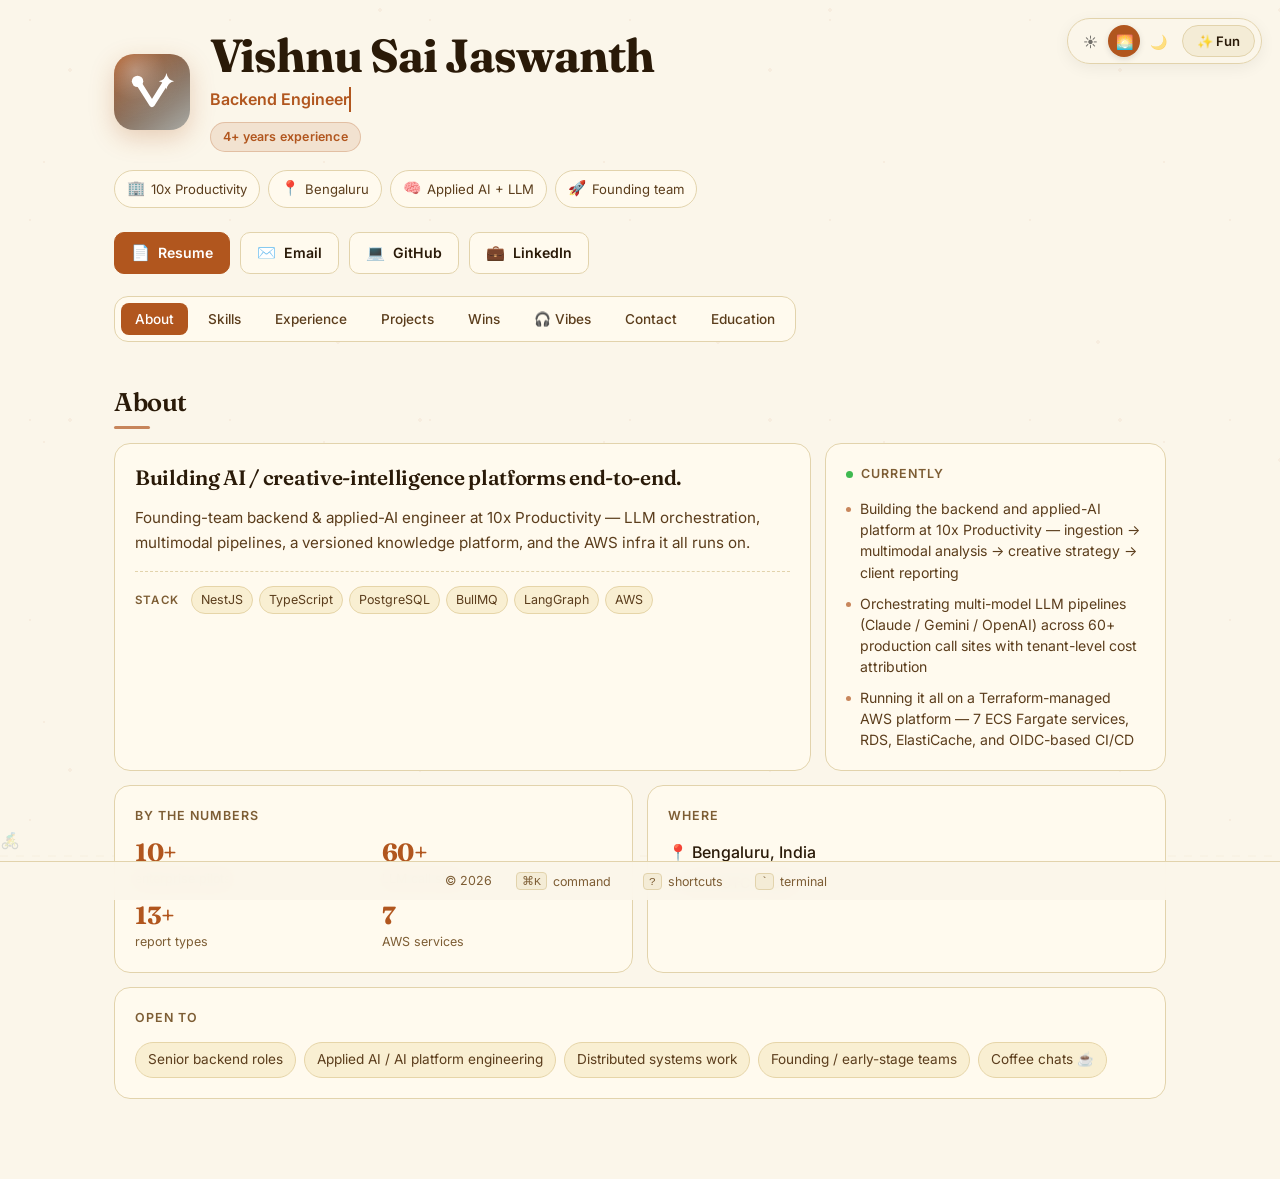
==== commit 53a9c8cb: "more updates" ====
--- a/index.html
+++ b/index.html
@@ -6,46 +6,45 @@
     <meta name="viewport" content="width=device-width, initial-scale=1.0">
 
     <!-- Primary meta -->
-    <title>Vishnu Sai Jaswanth | Senior Backend Engineer (10x Productivity)</title>
+    <title>Vishnu Sai Jaswanth | Senior Backend &amp; Applied AI Engineer</title>
     <meta name="description"
-        content="Senior Software Development Engineer at 10x Productivity. 4+ years building AI / creative-intelligence platforms — LLM orchestration, LangGraph agents, distributed job systems. Bengaluru, India.">
+        content="Founding-team backend &amp; applied-AI engineer at 10x Productivity. 4+ years building production systems — LLM orchestration, multimodal pipelines, distributed job systems, and AWS infrastructure. Bengaluru, India.">
     <meta name="keywords"
-        content="Senior Software Engineer, Backend Developer, NestJS, AI Platform, LLM Orchestration, LangChain, LangGraph, Claude, Gemini, BullMQ, Distributed Systems, Microservices, PostgreSQL, TypeScript, Python, 10x Productivity, BIK.AI, Bengaluru">
+        content="Senior Backend Engineer, Applied AI Engineer, Founding Engineer, NestJS, LLM Orchestration, Multimodal AI, LangGraph, Claude, Gemini, OpenAI, MCP, BullMQ, Distributed Systems, AWS, Terraform, PostgreSQL, TypeScript, Python, 10x Productivity, Bengaluru">
     <meta name="author" content="Vishnu Sai Jaswanth">
     <meta name="robots" content="index, follow, max-snippet:-1, max-image-preview:large">
 
     <!-- Canonical -->
     <link rel="canonical" href="https://jaswanth123.netlify.app/">
 
-    <!-- Theme color (adapts to light / dark mode browser chrome on mobile) -->
-    <meta name="theme-color" content="#fbf6ea" media="(prefers-color-scheme: light)">
-    <meta name="theme-color" content="#0c0d12" media="(prefers-color-scheme: dark)">
+    <!-- Theme color — kept in sync with the active theme by JS (setTheme) -->
+    <meta name="theme-color" content="#f4ecd6" id="meta-theme-color">
     <meta name="color-scheme" content="light dark">
 
     <!-- Open Graph -->
     <meta property="og:type" content="profile">
-    <meta property="og:title" content="Vishnu Sai Jaswanth | Senior Backend Engineer">
+    <meta property="og:title" content="Vishnu Sai Jaswanth | Senior Backend &amp; Applied AI Engineer">
     <meta property="og:description"
-        content="Senior Backend Engineer at 10x Productivity. Building AI / creative-intelligence platforms — LLM orchestration, LangGraph agents, and PDF report systems at scale.">
+        content="Founding-team backend &amp; applied-AI engineer at 10x Productivity — LLM orchestration, multimodal pipelines, a versioned knowledge platform, and the AWS infrastructure it runs on.">
     <meta property="og:url" content="https://jaswanth123.netlify.app/">
     <meta property="og:site_name" content="Vishnu Sai Jaswanth — Portfolio">
     <meta property="og:locale" content="en_IN">
-    <meta property="og:image" content="https://jaswanth123.netlify.app/og-image.svg">
-    <meta property="og:image:type" content="image/svg+xml">
+    <meta property="og:image" content="https://jaswanth123.netlify.app/og-image.png">
+    <meta property="og:image:type" content="image/png">
     <meta property="og:image:width" content="1200">
     <meta property="og:image:height" content="630">
-    <meta property="og:image:alt" content="Vishnu Sai Jaswanth — Senior Software Development Engineer">
+    <meta property="og:image:alt" content="Vishnu Sai Jaswanth — Senior Backend &amp; Applied AI Engineer">
     <meta property="profile:first_name" content="Vishnu">
     <meta property="profile:last_name" content="Sai Jaswanth">
     <meta property="profile:username" content="IMPrimph">
 
     <!-- Twitter -->
     <meta name="twitter:card" content="summary_large_image">
-    <meta name="twitter:title" content="Vishnu Sai Jaswanth | Senior Backend Engineer">
+    <meta name="twitter:title" content="Vishnu Sai Jaswanth | Senior Backend &amp; Applied AI Engineer">
     <meta name="twitter:description"
-        content="Senior SDE at 10x Productivity. AI platforms, LLM orchestration, LangGraph agents. Bengaluru, India.">
-    <meta name="twitter:image" content="https://jaswanth123.netlify.app/og-image.svg">
-    <meta name="twitter:image:alt" content="Vishnu Sai Jaswanth — Senior Software Development Engineer">
+        content="Founding-team backend &amp; applied-AI engineer at 10x Productivity. LLM orchestration, multimodal pipelines, distributed systems, AWS. Bengaluru, India.">
+    <meta name="twitter:image" content="https://jaswanth123.netlify.app/og-image.png">
+    <meta name="twitter:image:alt" content="Vishnu Sai Jaswanth — Senior Backend &amp; Applied AI Engineer">
 
     <!-- Icons + manifest -->
     <link rel="icon" type="image/svg+xml" href="/favicon.svg">
@@ -113,7 +112,7 @@
         }
     </style>
     <!-- Inter for body, Fraunces for display headings -->
-    <link href="https://fonts.googleapis.com/css2?family=Inter:wght@300;400;500;600;700&family=Fraunces:opsz,wght@9..144,500;9..144,600;9..144,700&display=swap" rel="stylesheet">
+    <link href="https://fonts.googleapis.com/css2?family=Inter:wght@400;500;600;700&family=Fraunces:opsz,wght@9..144,500;9..144,600;9..144,700&display=swap" rel="stylesheet">
 </head>
 
 <body>
@@ -197,20 +196,28 @@
                     </defs>
                     <rect width="76" height="76" rx="20" ry="20" fill="url(#heroMonoGrad)"/>
                     <rect width="76" height="76" rx="20" ry="20" fill="url(#heroMonoHighlight)"/>
-                    <text id="hero-monogram-text" x="38" y="52.5" text-anchor="middle" font-family="'Fraunces', Georgia, 'Times New Roman', serif" font-weight="700" font-size="34" letter-spacing="-1" fill="#ffffff">VJ</text>
+                    <g transform="scale(0.76)">
+                        <path d="M31 36 L50 66 L69 36" fill="none" stroke="#ffffff" stroke-width="7.5" stroke-linecap="round" stroke-linejoin="round"/>
+                        <circle cx="31" cy="36" r="7.5" fill="#ffffff"/>
+                        <path d="M69 25 Q70.5 34 79 36 Q70.5 38 69 47 Q67.5 38 59 36 Q67.5 34 69 25 Z" fill="#ffffff"/>
+                    </g>
                 </svg>
                 <div class="hero-text">
                     <h1 class="name" id="name">Vishnu Sai Jaswanth</h1>
                     <p class="title">
-                        <span class="title-static" id="title-static">Senior Software Development Engineer</span>
+                        <span class="title-static" id="title-static">Senior Backend &amp; Applied AI Engineer</span>
                         <span class="title-typewriter" id="title-typewriter" aria-hidden="true"></span>
                     </p>
-                    <div class="experience-badge" id="experience-badge">3+ Years Experience</div>
+                    <div class="experience-badge" id="experience-badge">4+ Years Experience</div>
                 </div>
             </div>
 
             <div class="hero-chips" id="hero-chips" aria-label="Quick facts">
                 <!-- Populated by JS -->
+            </div>
+
+            <div class="hero-actions" id="hero-actions" aria-label="Quick actions">
+                <!-- Populated by JS: Resume / Email / GitHub / LinkedIn -->
             </div>
 
             <nav class="nav" role="navigation" aria-label="Main navigation">
@@ -359,16 +366,36 @@
                 <button class="shortcuts-close" id="shortcuts-close" aria-label="Close shortcuts">✕</button>
             </div>
             <ul class="shortcuts-list">
+                <li><kbd>⌘K</kbd><span>Command palette</span></li>
                 <li><kbd>?</kbd><span>Show this help</span></li>
                 <li><kbd>`</kbd><span>Open terminal mode</span></li>
+                <li><kbd>Esc</kbd><span>Close overlays</span></li>
+                <li class="shortcuts-hint">✨ turn on Fun mode for the effects below</li>
                 <li><kbd>P</kbd><span>Pizza party</span></li>
                 <li><kbd>A</kbd><span>Sparkle burst</span></li>
                 <li><kbd>M</kbd><span>Movie clap</span></li>
                 <li><kbd>N</kbd><span>Falling leaves</span></li>
                 <li><kbd>C</kbd><span>Cycling boost (hold)</span></li>
-                <li><kbd>Esc</kbd><span>Close overlays</span></li>
                 <li class="shortcuts-hint">…and try the Konami code 🎮</li>
             </ul>
+        </div>
+    </div>
+
+    <!-- Command palette (⌘K / Ctrl-K) -->
+    <div class="cmdk-overlay" id="cmdk-overlay" role="dialog" aria-modal="true" aria-label="Command palette" hidden>
+        <div class="cmdk-panel">
+            <div class="cmdk-input-row">
+                <span class="cmdk-input-icon" aria-hidden="true">⌘</span>
+                <input type="text" id="cmdk-input" class="cmdk-input" role="combobox" aria-controls="cmdk-list"
+                    aria-expanded="true" aria-autocomplete="list" autocomplete="off" spellcheck="false"
+                    placeholder="Jump to a section or run an action…" aria-label="Command palette search" />
+            </div>
+            <ul class="cmdk-list" id="cmdk-list" role="listbox" aria-label="Commands"></ul>
+            <div class="cmdk-footer">
+                <span><kbd>↑</kbd><kbd>↓</kbd> navigate</span>
+                <span><kbd>↵</kbd> select</span>
+                <span><kbd>esc</kbd> close</span>
+            </div>
         </div>
     </div>
 
@@ -395,6 +422,7 @@
     <footer class="fixed-footer">
         <div class="footer-content">
             <span class="footer-year" id="footer-year">© 2026</span>
+            <button class="footer-cmdk-btn" id="footer-cmdk-btn" aria-label="Open command palette"><kbd>⌘K</kbd> command</button>
             <button class="footer-shortcuts-btn" id="footer-shortcuts-btn" aria-label="Show keyboard shortcuts"><kbd>?</kbd> shortcuts</button>
             <button class="footer-terminal-btn" id="footer-terminal-btn" aria-label="Open terminal"><kbd>`</kbd> terminal</button>
         </div>
@@ -412,10 +440,10 @@
       "givenName": "Vishnu",
       "familyName": "Sai Jaswanth Gajulapalli",
       "alternateName": ["Vishnu Gajulapalli", "Vishnu Sai Jaswanth Gajulapalli"],
-      "jobTitle": "Senior Software Development Engineer",
-      "description": "Senior backend engineer (4+ yrs) building AI / creative-intelligence platforms at 10x Productivity. Specializes in NestJS, multi-model LLM orchestration (Claude / Gemini / OpenAI), LangGraph agents, distributed job systems, and PDF report pipelines.",
+      "jobTitle": "Senior Backend & Applied AI Engineer",
+      "description": "Founding-team backend and applied-AI engineer (4+ yrs) at 10x Productivity. Specializes in NestJS, multi-model LLM orchestration (Claude / Gemini / OpenAI), multimodal pipelines, LangGraph workflows, an MCP server, distributed job systems, and Terraform-managed AWS infrastructure.",
       "url": "https://jaswanth123.netlify.app/",
-      "image": "https://jaswanth123.netlify.app/og-image.svg",
+      "image": "https://jaswanth123.netlify.app/og-image.png",
       "email": "vishnugajulapalli123@gmail.com",
       "nationality": "Indian",
       "address": {
@@ -478,7 +506,7 @@
       "@id": "https://jaswanth123.netlify.app/#website",
       "url": "https://jaswanth123.netlify.app/",
       "name": "Vishnu Sai Jaswanth — Portfolio",
-      "description": "Personal portfolio of Vishnu Sai Jaswanth, Senior Software Development Engineer at 10x Productivity.",
+      "description": "Personal portfolio of Vishnu Sai Jaswanth, Senior Backend & Applied AI Engineer (founding team) at 10x Productivity.",
       "inLanguage": "en-IN",
       "author": { "@id": "https://jaswanth123.netlify.app/#person" },
       "publisher": { "@id": "https://jaswanth123.netlify.app/#person" }
@@ -487,11 +515,11 @@
       "@type": "ProfilePage",
       "@id": "https://jaswanth123.netlify.app/#webpage",
       "url": "https://jaswanth123.netlify.app/",
-      "name": "Vishnu Sai Jaswanth | Senior Backend Engineer (10x Productivity)",
+      "name": "Vishnu Sai Jaswanth | Senior Backend & Applied AI Engineer (10x Productivity)",
       "isPartOf": { "@id": "https://jaswanth123.netlify.app/#website" },
       "about": { "@id": "https://jaswanth123.netlify.app/#person" },
       "mainEntity": { "@id": "https://jaswanth123.netlify.app/#person" },
-      "primaryImageOfPage": "https://jaswanth123.netlify.app/og-image.svg",
+      "primaryImageOfPage": "https://jaswanth123.netlify.app/og-image.png",
       "inLanguage": "en-IN"
     }
   ]
--- a/assets/css/styles.css
+++ b/assets/css/styles.css
@@ -475,6 +475,7 @@
     margin: 0 auto;
 }
 
+.footer-cmdk-btn,
 .footer-shortcuts-btn,
 .footer-terminal-btn {
     background: transparent;
@@ -488,11 +489,13 @@
     gap: 6px;
 }
 
+.footer-cmdk-btn:hover,
 .footer-shortcuts-btn:hover,
 .footer-terminal-btn:hover {
     color: var(--accent, var(--warm-accent));
 }
 
+.footer-cmdk-btn kbd,
 .footer-shortcuts-btn kbd,
 .footer-terminal-btn kbd {
     font-family: ui-monospace, 'SF Mono', Menlo, Consolas, monospace;
@@ -2005,7 +2008,8 @@
 /* 17. Shortcuts overlay
    ============================================================ */
 .shortcuts-overlay[hidden],
-.terminal-overlay[hidden] {
+.terminal-overlay[hidden],
+.cmdk-overlay[hidden] {
     display: none !important;
 }
 
@@ -2414,8 +2418,9 @@
     }
 
     .nav {
-        flex-wrap: nowrap;
-        overflow-x: auto;
+        flex-wrap: wrap;
+        justify-content: center;
+        overflow-x: visible;
         max-width: 100%;
         border-radius: 12px;
     }
@@ -2423,7 +2428,6 @@
     .nav-btn {
         font-size: 0.8rem;
         padding: 7px 12px;
-        flex-shrink: 0;
     }
 
     .section-heading {
@@ -2502,3 +2506,197 @@
         grid-template-columns: repeat(3, 1fr);
     }
 }
+
+/* ============================================================
+   Hero action row (Resume / Email / GitHub / LinkedIn)
+   ============================================================ */
+.hero-actions {
+    display: flex;
+    flex-wrap: wrap;
+    gap: 10px;
+    margin-bottom: 22px;
+}
+
+.hero-action {
+    display: inline-flex;
+    align-items: center;
+    gap: 8px;
+    padding: 9px 16px;
+    border-radius: 10px;
+    font-size: 0.88rem;
+    font-weight: 600;
+    text-decoration: none;
+    border: 1px solid var(--border, var(--warm-border));
+    background: var(--surface, var(--warm-surface));
+    color: var(--text-primary, var(--warm-text-primary));
+    transition: transform 0.15s ease, background-color 0.15s ease, border-color 0.15s ease, box-shadow 0.15s ease;
+}
+
+.hero-action:hover {
+    transform: translateY(-2px);
+    border-color: var(--accent, var(--warm-accent));
+    box-shadow: 0 6px 16px rgba(var(--accent-rgb), 0.14);
+}
+
+.hero-action-primary {
+    background: var(--accent, var(--warm-accent));
+    border-color: var(--accent, var(--warm-accent));
+    color: #fff;
+}
+
+.hero-action-primary:hover {
+    filter: brightness(1.05);
+    color: #fff;
+}
+
+.hero-action-icon {
+    font-size: 0.95rem;
+    line-height: 1;
+}
+
+/* ============================================================
+   Command palette (⌘K)
+   ============================================================ */
+.cmdk-overlay {
+    position: fixed;
+    inset: 0;
+    background: rgba(0, 0, 0, 0.5);
+    backdrop-filter: blur(4px);
+    -webkit-backdrop-filter: blur(4px);
+    z-index: 6000;
+    display: flex;
+    align-items: flex-start;
+    justify-content: center;
+    padding: 12vh 20px 20px;
+    opacity: 0;
+    transition: opacity 0.18s ease;
+}
+
+.cmdk-overlay.visible {
+    opacity: 1;
+}
+
+.cmdk-panel {
+    width: 100%;
+    max-width: 520px;
+    background: var(--surface, var(--warm-surface));
+    border: 1px solid var(--border, var(--warm-border));
+    border-radius: 16px;
+    box-shadow: 0 24px 70px rgba(0, 0, 0, 0.4);
+    overflow: hidden;
+    transform: translateY(-10px) scale(0.98);
+    transition: transform 0.18s ease;
+}
+
+.cmdk-overlay.visible .cmdk-panel {
+    transform: translateY(0) scale(1);
+}
+
+.cmdk-input-row {
+    display: flex;
+    align-items: center;
+    gap: 10px;
+    padding: 14px 18px;
+    border-bottom: 1px solid var(--border, var(--warm-border));
+}
+
+.cmdk-input-icon {
+    color: var(--text-muted, var(--warm-text-muted));
+    font-size: 0.95rem;
+}
+
+.cmdk-input {
+    flex: 1;
+    background: none;
+    border: none;
+    outline: none;
+    color: var(--text-primary, var(--warm-text-primary));
+    font-size: 1rem;
+    font-family: inherit;
+}
+
+.cmdk-input::placeholder {
+    color: var(--text-muted, var(--warm-text-muted));
+}
+
+.cmdk-list {
+    list-style: none;
+    margin: 0;
+    padding: 8px;
+    max-height: 340px;
+    overflow-y: auto;
+}
+
+.cmdk-item {
+    display: flex;
+    align-items: center;
+    gap: 12px;
+    padding: 10px 12px;
+    border-radius: 10px;
+    cursor: pointer;
+    font-size: 0.9rem;
+    color: var(--text-primary, var(--warm-text-primary));
+}
+
+.cmdk-item.is-selected {
+    background: rgba(var(--accent-rgb), 0.12);
+    color: var(--accent, var(--warm-accent));
+}
+
+.cmdk-item-icon {
+    width: 20px;
+    text-align: center;
+    flex-shrink: 0;
+}
+
+.cmdk-empty {
+    padding: 18px 12px;
+    text-align: center;
+    color: var(--text-muted, var(--warm-text-muted));
+    font-size: 0.88rem;
+}
+
+.cmdk-footer {
+    display: flex;
+    gap: 16px;
+    padding: 10px 16px;
+    border-top: 1px solid var(--border, var(--warm-border));
+    color: var(--text-muted, var(--warm-text-muted));
+    font-size: 0.72rem;
+}
+
+.cmdk-footer kbd {
+    font-family: ui-monospace, 'SF Mono', Menlo, Consolas, monospace;
+    background: var(--bg-alt, var(--warm-bg-alt));
+    border: 1px solid var(--border, var(--warm-border));
+    border-radius: 5px;
+    padding: 1px 5px;
+    margin-right: 3px;
+    font-size: 0.72rem;
+}
+
+/* ============================================================
+   Project case-study extras
+   ============================================================ */
+.project-title-block {
+    display: flex;
+    flex-direction: column;
+    gap: 3px;
+}
+
+.project-subtitle {
+    font-size: 0.8rem;
+    color: var(--text-muted, var(--warm-text-muted));
+    font-weight: 500;
+}
+
+.project-link-note {
+    font-size: 0.82rem;
+    color: var(--text-muted, var(--warm-text-muted));
+    font-style: italic;
+}
+
+/* Terminal accent line (git log commit hashes) */
+.terminal-line.terminal-accent {
+    color: var(--accent, var(--warm-accent));
+}
--- a/assets/css/styles.css
+++ b/assets/css/styles.css
@@ -475,6 +475,7 @@
     margin: 0 auto;
 }
 
+.footer-cmdk-btn,
 .footer-shortcuts-btn,
 .footer-terminal-btn {
     background: transparent;
@@ -488,11 +489,13 @@
     gap: 6px;
 }
 
+.footer-cmdk-btn:hover,
 .footer-shortcuts-btn:hover,
 .footer-terminal-btn:hover {
     color: var(--accent, var(--warm-accent));
 }
 
+.footer-cmdk-btn kbd,
 .footer-shortcuts-btn kbd,
 .footer-terminal-btn kbd {
     font-family: ui-monospace, 'SF Mono', Menlo, Consolas, monospace;
@@ -2005,7 +2008,8 @@
 /* 17. Shortcuts overlay
    ============================================================ */
 .shortcuts-overlay[hidden],
-.terminal-overlay[hidden] {
+.terminal-overlay[hidden],
+.cmdk-overlay[hidden] {
     display: none !important;
 }
 
@@ -2414,8 +2418,9 @@
     }
 
     .nav {
-        flex-wrap: nowrap;
-        overflow-x: auto;
+        flex-wrap: wrap;
+        justify-content: center;
+        overflow-x: visible;
         max-width: 100%;
         border-radius: 12px;
     }
@@ -2423,7 +2428,6 @@
     .nav-btn {
         font-size: 0.8rem;
         padding: 7px 12px;
-        flex-shrink: 0;
     }
 
     .section-heading {
@@ -2502,3 +2506,197 @@
         grid-template-columns: repeat(3, 1fr);
     }
 }
+
+/* ============================================================
+   Hero action row (Resume / Email / GitHub / LinkedIn)
+   ============================================================ */
+.hero-actions {
+    display: flex;
+    flex-wrap: wrap;
+    gap: 10px;
+    margin-bottom: 22px;
+}
+
+.hero-action {
+    display: inline-flex;
+    align-items: center;
+    gap: 8px;
+    padding: 9px 16px;
+    border-radius: 10px;
+    font-size: 0.88rem;
+    font-weight: 600;
+    text-decoration: none;
+    border: 1px solid var(--border, var(--warm-border));
+    background: var(--surface, var(--warm-surface));
+    color: var(--text-primary, var(--warm-text-primary));
+    transition: transform 0.15s ease, background-color 0.15s ease, border-color 0.15s ease, box-shadow 0.15s ease;
+}
+
+.hero-action:hover {
+    transform: translateY(-2px);
+    border-color: var(--accent, var(--warm-accent));
+    box-shadow: 0 6px 16px rgba(var(--accent-rgb), 0.14);
+}
+
+.hero-action-primary {
+    background: var(--accent, var(--warm-accent));
+    border-color: var(--accent, var(--warm-accent));
+    color: #fff;
+}
+
+.hero-action-primary:hover {
+    filter: brightness(1.05);
+    color: #fff;
+}
+
+.hero-action-icon {
+    font-size: 0.95rem;
+    line-height: 1;
+}
+
+/* ============================================================
+   Command palette (⌘K)
+   ============================================================ */
+.cmdk-overlay {
+    position: fixed;
+    inset: 0;
+    background: rgba(0, 0, 0, 0.5);
+    backdrop-filter: blur(4px);
+    -webkit-backdrop-filter: blur(4px);
+    z-index: 6000;
+    display: flex;
+    align-items: flex-start;
+    justify-content: center;
+    padding: 12vh 20px 20px;
+    opacity: 0;
+    transition: opacity 0.18s ease;
+}
+
+.cmdk-overlay.visible {
+    opacity: 1;
+}
+
+.cmdk-panel {
+    width: 100%;
+    max-width: 520px;
+    background: var(--surface, var(--warm-surface));
+    border: 1px solid var(--border, var(--warm-border));
+    border-radius: 16px;
+    box-shadow: 0 24px 70px rgba(0, 0, 0, 0.4);
+    overflow: hidden;
+    transform: translateY(-10px) scale(0.98);
+    transition: transform 0.18s ease;
+}
+
+.cmdk-overlay.visible .cmdk-panel {
+    transform: translateY(0) scale(1);
+}
+
+.cmdk-input-row {
+    display: flex;
+    align-items: center;
+    gap: 10px;
+    padding: 14px 18px;
+    border-bottom: 1px solid var(--border, var(--warm-border));
+}
+
+.cmdk-input-icon {
+    color: var(--text-muted, var(--warm-text-muted));
+    font-size: 0.95rem;
+}
+
+.cmdk-input {
+    flex: 1;
+    background: none;
+    border: none;
+    outline: none;
+    color: var(--text-primary, var(--warm-text-primary));
+    font-size: 1rem;
+    font-family: inherit;
+}
+
+.cmdk-input::placeholder {
+    color: var(--text-muted, var(--warm-text-muted));
+}
+
+.cmdk-list {
+    list-style: none;
+    margin: 0;
+    padding: 8px;
+    max-height: 340px;
+    overflow-y: auto;
+}
+
+.cmdk-item {
+    display: flex;
+    align-items: center;
+    gap: 12px;
+    padding: 10px 12px;
+    border-radius: 10px;
+    cursor: pointer;
+    font-size: 0.9rem;
+    color: var(--text-primary, var(--warm-text-primary));
+}
+
+.cmdk-item.is-selected {
+    background: rgba(var(--accent-rgb), 0.12);
+    color: var(--accent, var(--warm-accent));
+}
+
+.cmdk-item-icon {
+    width: 20px;
+    text-align: center;
+    flex-shrink: 0;
+}
+
+.cmdk-empty {
+    padding: 18px 12px;
+    text-align: center;
+    color: var(--text-muted, var(--warm-text-muted));
+    font-size: 0.88rem;
+}
+
+.cmdk-footer {
+    display: flex;
+    gap: 16px;
+    padding: 10px 16px;
+    border-top: 1px solid var(--border, var(--warm-border));
+    color: var(--text-muted, var(--warm-text-muted));
+    font-size: 0.72rem;
+}
+
+.cmdk-footer kbd {
+    font-family: ui-monospace, 'SF Mono', Menlo, Consolas, monospace;
+    background: var(--bg-alt, var(--warm-bg-alt));
+    border: 1px solid var(--border, var(--warm-border));
+    border-radius: 5px;
+    padding: 1px 5px;
+    margin-right: 3px;
+    font-size: 0.72rem;
+}
+
+/* ============================================================
+   Project case-study extras
+   ============================================================ */
+.project-title-block {
+    display: flex;
+    flex-direction: column;
+    gap: 3px;
+}
+
+.project-subtitle {
+    font-size: 0.8rem;
+    color: var(--text-muted, var(--warm-text-muted));
+    font-weight: 500;
+}
+
+.project-link-note {
+    font-size: 0.82rem;
+    color: var(--text-muted, var(--warm-text-muted));
+    font-style: italic;
+}
+
+/* Terminal accent line (git log commit hashes) */
+.terminal-line.terminal-accent {
+    color: var(--accent, var(--warm-accent));
+}
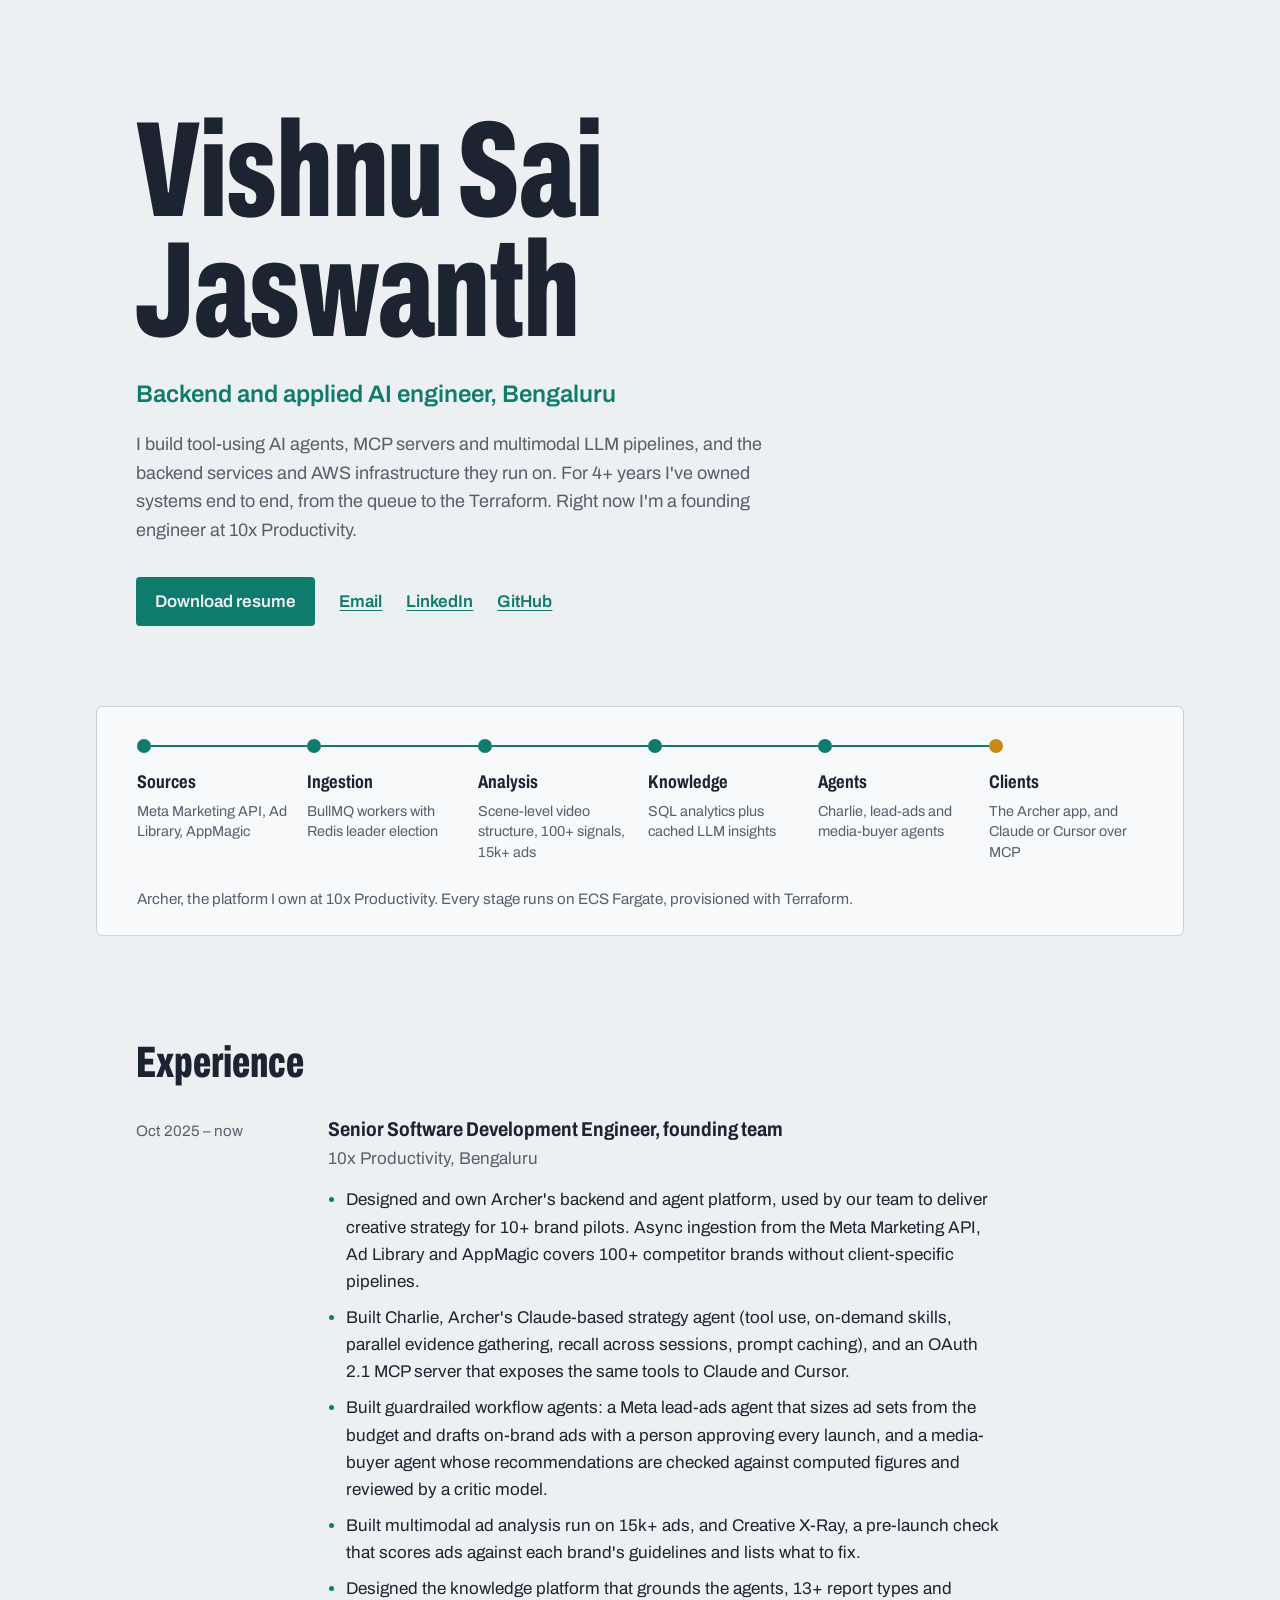
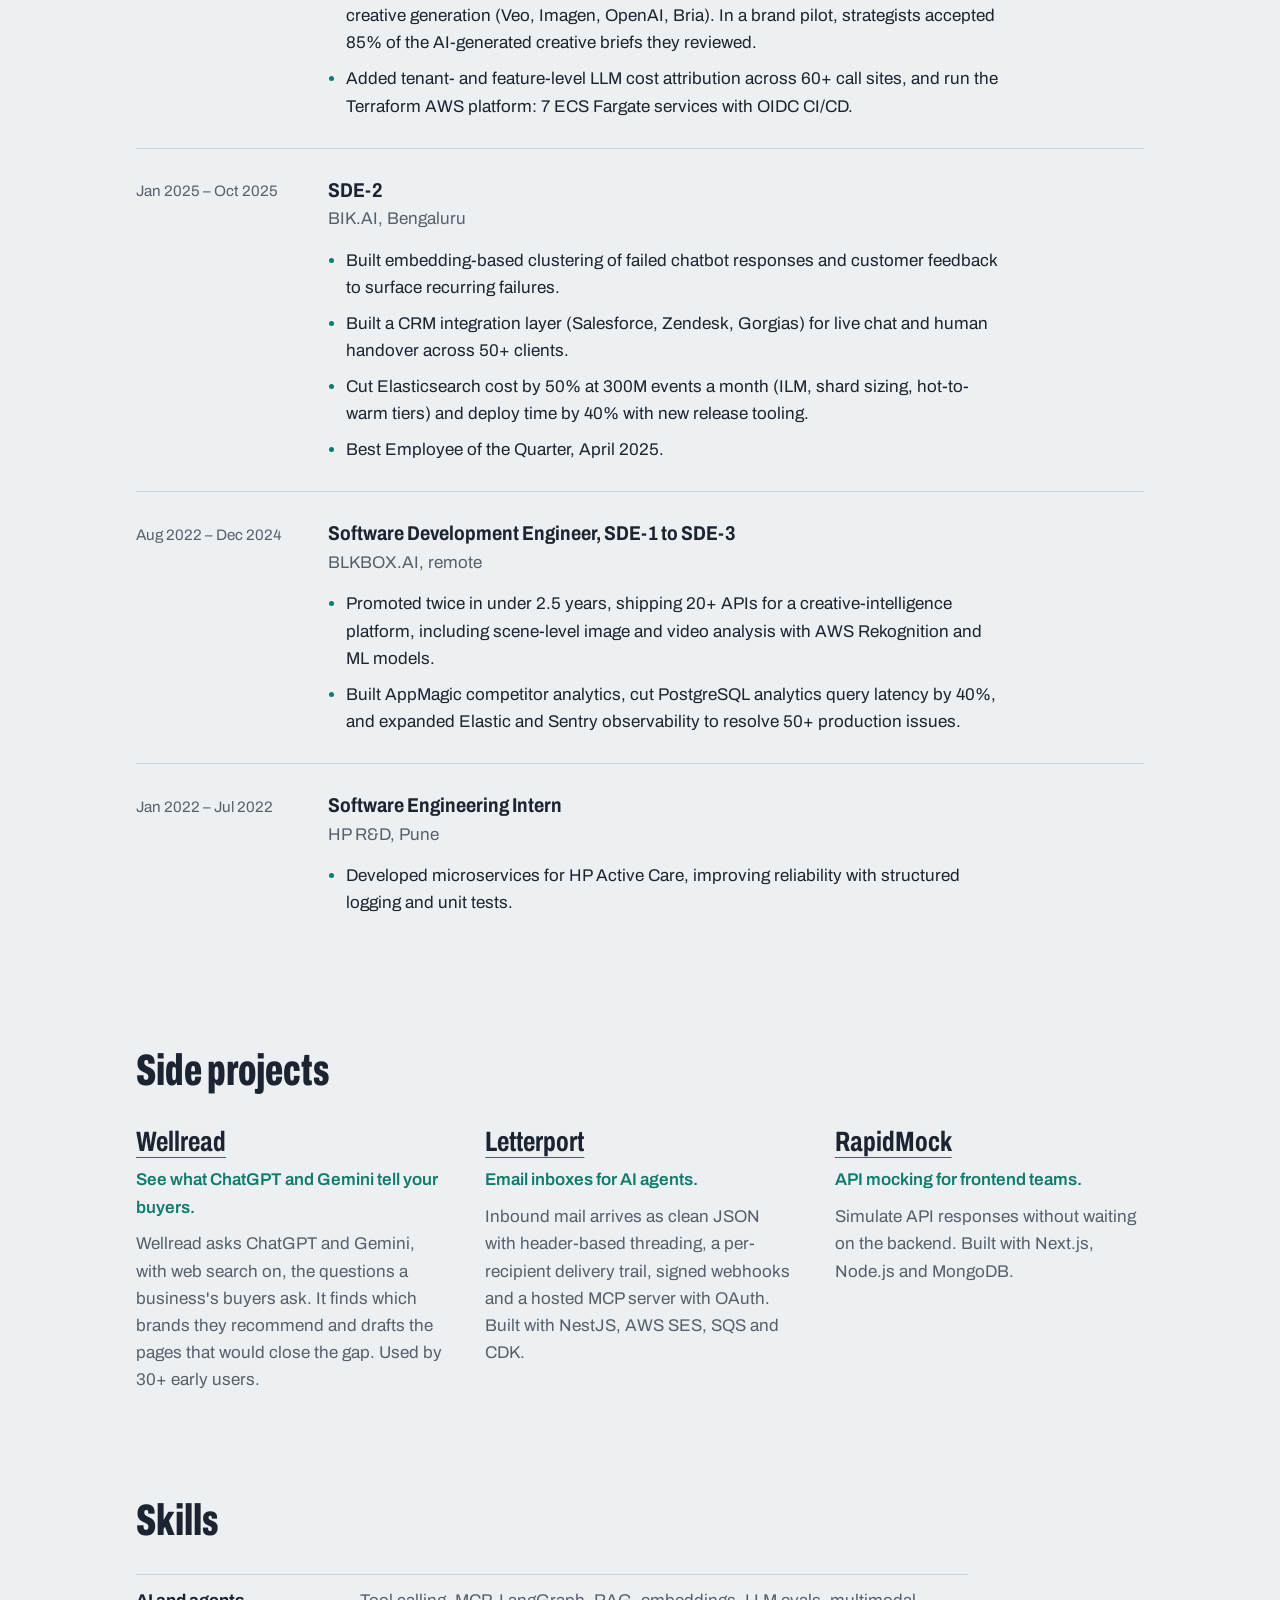
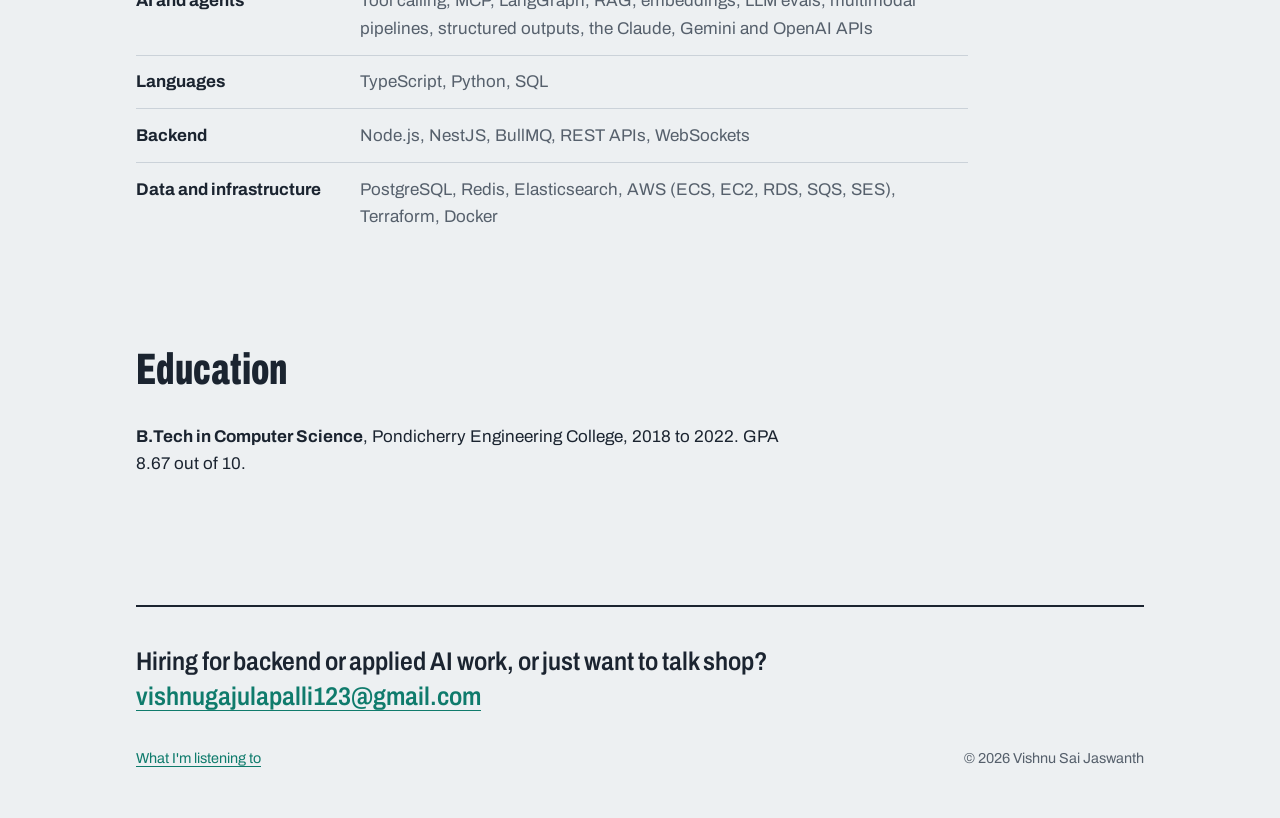
==== commit 9dd9a5fe: "Rebuild portfolio as a static page matching the Nov 2026 resume Replace the JSON-driven themed app w" ====
--- a/index.html
+++ b/index.html
@@ -5,526 +5,238 @@
     <meta charset="UTF-8">
     <meta name="viewport" content="width=device-width, initial-scale=1.0">
 
-    <!-- Primary meta -->
-    <title>Vishnu Sai Jaswanth | Senior Backend &amp; Applied AI Engineer</title>
+    <title>Vishnu Sai Jaswanth | Backend &amp; Applied AI Engineer</title>
     <meta name="description"
-        content="Founding-team backend &amp; applied-AI engineer at 10x Productivity. 4+ years building production systems — LLM orchestration, multimodal pipelines, distributed job systems, and AWS infrastructure. Bengaluru, India.">
-    <meta name="keywords"
-        content="Senior Backend Engineer, Applied AI Engineer, Founding Engineer, NestJS, LLM Orchestration, Multimodal AI, LangGraph, Claude, Gemini, OpenAI, MCP, BullMQ, Distributed Systems, AWS, Terraform, PostgreSQL, TypeScript, Python, 10x Productivity, Bengaluru">
+        content="Backend and applied AI engineer in Bengaluru. Founding engineer at 10x Productivity, building tool-using AI agents, MCP servers, multimodal LLM pipelines and the AWS backend behind them.">
     <meta name="author" content="Vishnu Sai Jaswanth">
     <meta name="robots" content="index, follow, max-snippet:-1, max-image-preview:large">
-
-    <!-- Canonical -->
     <link rel="canonical" href="https://jaswanth123.netlify.app/">
 
-    <!-- Theme color — kept in sync with the active theme by JS (setTheme) -->
-    <meta name="theme-color" content="#f4ecd6" id="meta-theme-color">
+    <meta name="theme-color" content="#edf0f2" media="(prefers-color-scheme: light)">
+    <meta name="theme-color" content="#12171d" media="(prefers-color-scheme: dark)">
     <meta name="color-scheme" content="light dark">
 
-    <!-- Open Graph -->
     <meta property="og:type" content="profile">
-    <meta property="og:title" content="Vishnu Sai Jaswanth | Senior Backend &amp; Applied AI Engineer">
+    <meta property="og:title" content="Vishnu Sai Jaswanth | Backend &amp; Applied AI Engineer">
     <meta property="og:description"
-        content="Founding-team backend &amp; applied-AI engineer at 10x Productivity — LLM orchestration, multimodal pipelines, a versioned knowledge platform, and the AWS infrastructure it runs on.">
+        content="Founding engineer at 10x Productivity. Tool-using AI agents, MCP servers, multimodal LLM pipelines and the backend underneath them.">
     <meta property="og:url" content="https://jaswanth123.netlify.app/">
-    <meta property="og:site_name" content="Vishnu Sai Jaswanth — Portfolio">
+    <meta property="og:site_name" content="Vishnu Sai Jaswanth">
     <meta property="og:locale" content="en_IN">
     <meta property="og:image" content="https://jaswanth123.netlify.app/og-image.png">
-    <meta property="og:image:type" content="image/png">
     <meta property="og:image:width" content="1200">
     <meta property="og:image:height" content="630">
-    <meta property="og:image:alt" content="Vishnu Sai Jaswanth — Senior Backend &amp; Applied AI Engineer">
-    <meta property="profile:first_name" content="Vishnu">
-    <meta property="profile:last_name" content="Sai Jaswanth">
-    <meta property="profile:username" content="IMPrimph">
-
-    <!-- Twitter -->
+    <meta property="og:image:alt" content="Vishnu Sai Jaswanth, Backend and Applied AI Engineer">
     <meta name="twitter:card" content="summary_large_image">
-    <meta name="twitter:title" content="Vishnu Sai Jaswanth | Senior Backend &amp; Applied AI Engineer">
+    <meta name="twitter:title" content="Vishnu Sai Jaswanth | Backend &amp; Applied AI Engineer">
     <meta name="twitter:description"
-        content="Founding-team backend &amp; applied-AI engineer at 10x Productivity. LLM orchestration, multimodal pipelines, distributed systems, AWS. Bengaluru, India.">
+        content="Founding engineer at 10x Productivity. Tool-using AI agents, MCP servers, multimodal LLM pipelines and the backend underneath them.">
     <meta name="twitter:image" content="https://jaswanth123.netlify.app/og-image.png">
-    <meta name="twitter:image:alt" content="Vishnu Sai Jaswanth — Senior Backend &amp; Applied AI Engineer">
-
-    <!-- Icons + manifest -->
+
     <link rel="icon" type="image/svg+xml" href="/favicon.svg">
     <link rel="icon" type="image/x-icon" href="/favicon.ico">
-    <link rel="icon" type="image/png" sizes="32x32" href="/assets/img/favicon/favicon-32.png">
-    <link rel="icon" type="image/png" sizes="192x192" href="/assets/img/favicon/favicon-192.png">
     <link rel="apple-touch-icon" sizes="180x180" href="/apple-touch-icon.png">
     <link rel="manifest" href="/site.webmanifest">
 
-    <!-- Preconnect to external domains for better performance -->
     <link rel="preconnect" href="https://fonts.googleapis.com">
     <link rel="preconnect" href="https://fonts.gstatic.com" crossorigin>
-
-    <!-- Preload critical resources -->
-    <link rel="preload" href="assets/data/content.json" as="fetch" crossorigin>
-    <link rel="preload" href="assets/js/main.js" as="script">
-    <link rel="preload" href="assets/css/styles.css" as="style">
-
-    <link rel="stylesheet" href="assets/css/styles.css" media="all">
-
-    <!-- Loading styles - inline to prevent flash of unstyled content -->
-    <style>
-        .loading-screen {
-            position: fixed;
-            top: 0;
-            left: 0;
-            width: 100%;
-            height: 100%;
-            background: var(--bg, #fefcf3);
-            z-index: 9999;
-            display: flex;
-            flex-direction: column;
-            align-items: center;
-            justify-content: center;
-            transition: opacity 0.3s ease, visibility 0.3s ease;
-        }
-
-        .loading-screen.hidden {
-            opacity: 0;
-            visibility: hidden;
-        }
-
-        .loading-spinner {
-            width: 48px;
-            height: 48px;
-            border: 3px solid var(--border, #e8dcc0);
-            border-top: 3px solid var(--accent, #8b4513);
-            border-radius: 50%;
-            animation: spin 0.9s linear infinite;
-        }
-
-        @keyframes spin {
-            to {
-                transform: rotate(360deg);
-            }
-        }
-
-        body:not(.loaded) .container {
-            opacity: 0;
-        }
-
-        body.loaded .container {
-            opacity: 1;
-            transition: opacity 0.2s ease;
-        }
-    </style>
-    <!-- Inter for body, Fraunces for display headings -->
-    <link href="https://fonts.googleapis.com/css2?family=Inter:wght@400;500;600;700&family=Fraunces:opsz,wght@9..144,500;9..144,600;9..144,700&display=swap" rel="stylesheet">
+    <link href="https://fonts.googleapis.com/css2?family=Archivo:wdth,wght@62..125,400..800&display=swap" rel="stylesheet">
+    <link rel="stylesheet" href="/assets/css/styles.css">
 </head>
 
 <body>
-    <!-- Skip Navigation for Screen Readers -->
-    <a href="#main" class="skip-link">Skip to main content</a>
-
-    <!-- Status announcements for screen readers -->
-    <div id="status" aria-live="polite" class="sr-only"></div>
-
-    <!-- Cursor sparkle layer (fun mode only) -->
-    <canvas id="cursor-sparkles" aria-hidden="true"></canvas>
-
-    <!-- Loading Screen -->
-    <div class="loading-screen" id="loading-screen">
-        <div class="loading-spinner"></div>
-    </div>
-
-    <!-- Floating top-right control cluster (theme + fun) -->
-    <div class="control-cluster" role="toolbar" aria-label="Display controls">
-        <div class="theme-toggle" id="theme-toggle" role="radiogroup" aria-label="Theme selection">
-            <button class="theme-btn" data-theme="light" role="radio" aria-checked="false"
-                aria-label="Light theme">☀️</button>
-            <button class="theme-btn active" data-theme="warm" role="radio" aria-checked="true"
-                aria-label="Warm theme">🌅</button>
-            <button class="theme-btn" data-theme="dark" role="radio" aria-checked="false"
-                aria-label="Dark theme">🌙</button>
-        </div>
-        <button id="fun-toggle" class="fun-btn" aria-pressed="false" aria-label="Toggle fun mode">✨ Fun</button>
-    </div>
-
-    <!-- Progress Indicator -->
-    <div class="cycling-progress" id="cycling-progress" aria-hidden="true">
-        <svg class="progress-ring" width="42" height="42">
-            <circle class="progress-ring-background" cx="21" cy="21" r="17" />
-            <circle class="progress-ring-progress" cx="21" cy="21" r="17" id="progress-circle" />
-        </svg>
-    </div>
-
-    <!-- Bottom Cycling Track -->
-    <div class="cycling-track"></div>
-    <!-- Fun-only extras -->
-    <div class="cloud-layer" aria-hidden="true"></div>
-    <div class="nature-hills" aria-hidden="true"></div>
-    <div class="forest-edge" aria-hidden="true"></div>
-    <div class="pizza-comet" aria-hidden="true"></div>
-    <div class="hiker-walk" aria-hidden="true"></div>
-
-    <!-- Subtle Pizza Corner Slices -->
-    <div class="pizza-corner-tl"></div>
-    <div class="pizza-corner-tr"></div>
-    <div class="pizza-corner-bl"></div>
-    <div class="pizza-corner-br"></div>
-
-    <!-- Gentle Sparkle Effects -->
-    <div class="sparkle-effects">
-        <div class="sparkle">✨</div>
-        <div class="sparkle">⭐</div>
-        <div class="sparkle">✨</div>
-        <div class="sparkle">💫</div>
-        <div class="sparkle">✨</div>
-    </div>
-
-    <!-- Minimal Film Strips -->
-    <div class="film-strip film-strip-left"></div>
-    <div class="film-strip film-strip-right"></div>
-
-    <div class="container">
-        <header class="header">
-            <div class="hero-identity">
-                <svg class="hero-monogram" id="hero-monogram" viewBox="0 0 76 76" xmlns="http://www.w3.org/2000/svg" aria-hidden="true" focusable="false">
-                    <defs>
-                        <linearGradient id="heroMonoGrad" x1="0" y1="0" x2="0.8" y2="1">
-                            <stop offset="0%" stop-color="currentColor" stop-opacity="1"/>
-                            <stop offset="100%" stop-color="#000" stop-opacity="0.35"/>
-                        </linearGradient>
-                        <radialGradient id="heroMonoHighlight" cx="28%" cy="22%" r="65%">
-                            <stop offset="0%" stop-color="#ffffff" stop-opacity="0.32"/>
-                            <stop offset="60%" stop-color="#ffffff" stop-opacity="0.05"/>
-                            <stop offset="100%" stop-color="#ffffff" stop-opacity="0"/>
-                        </radialGradient>
-                    </defs>
-                    <rect width="76" height="76" rx="20" ry="20" fill="url(#heroMonoGrad)"/>
-                    <rect width="76" height="76" rx="20" ry="20" fill="url(#heroMonoHighlight)"/>
-                    <g transform="scale(0.76)">
-                        <path d="M31 36 L50 66 L69 36" fill="none" stroke="#ffffff" stroke-width="7.5" stroke-linecap="round" stroke-linejoin="round"/>
-                        <circle cx="31" cy="36" r="7.5" fill="#ffffff"/>
-                        <path d="M69 25 Q70.5 34 79 36 Q70.5 38 69 47 Q67.5 38 59 36 Q67.5 34 69 25 Z" fill="#ffffff"/>
-                    </g>
-                </svg>
-                <div class="hero-text">
-                    <h1 class="name" id="name">Vishnu Sai Jaswanth</h1>
-                    <p class="title">
-                        <span class="title-static" id="title-static">Senior Backend &amp; Applied AI Engineer</span>
-                        <span class="title-typewriter" id="title-typewriter" aria-hidden="true"></span>
-                    </p>
-                    <div class="experience-badge" id="experience-badge">4+ Years Experience</div>
-                </div>
+    <a href="#main" class="skip-link">Skip to content</a>
+
+    <header class="hero">
+        <h1 class="name">Vishnu Sai<br>Jaswanth</h1>
+        <p class="role">Backend and applied AI engineer, Bengaluru</p>
+        <p class="intro">
+            I build tool-using AI agents, MCP servers and multimodal LLM pipelines, and the backend services and
+            AWS infrastructure they run on. For 4+ years I've owned systems end to end, from the queue to the
+            Terraform. Right now I'm a founding engineer at 10x Productivity.
+        </p>
+        <nav class="actions" aria-label="Contact">
+            <a class="button" href="/assets/pdf/resume.pdf">Download resume</a>
+            <a href="mailto:vishnugajulapalli123@gmail.com">Email</a>
+            <a href="https://www.linkedin.com/in/vishnu-sai-jaswanth-gajulapalli-0670811a7/">LinkedIn</a>
+            <a href="https://github.com/IMPrimph">GitHub</a>
+        </nav>
+    </header>
+
+    <main id="main">
+        <figure class="run" aria-labelledby="run-caption">
+            <ol class="run-steps">
+                <li><strong>Sources</strong><span>Meta Marketing API, Ad Library, AppMagic</span></li>
+                <li><strong>Ingestion</strong><span>BullMQ workers with Redis leader election</span></li>
+                <li><strong>Analysis</strong><span>Scene-level video structure, 100+ signals, 15k+ ads</span></li>
+                <li><strong>Knowledge</strong><span>SQL analytics plus cached LLM insights</span></li>
+                <li><strong>Agents</strong><span>Charlie, lead-ads and media-buyer agents</span></li>
+                <li><strong>Clients</strong><span>The Archer app, and Claude or Cursor over MCP</span></li>
+            </ol>
+            <figcaption id="run-caption">Archer, the platform I own at 10x Productivity. Every stage runs on ECS
+                Fargate, provisioned with Terraform.</figcaption>
+        </figure>
+
+        <section aria-labelledby="experience-heading">
+            <h2 id="experience-heading">Experience</h2>
+            <ol class="timeline">
+                <li>
+                    <p class="when">Oct 2025 – now</p>
+                    <div>
+                        <h3>Senior Software Development Engineer, founding team</h3>
+                        <p class="where">10x Productivity, Bengaluru</p>
+                        <ul>
+                            <li>Designed and own Archer's backend and agent platform, used by our team to deliver
+                                creative strategy for 10+ brand pilots. Async ingestion from the Meta Marketing API,
+                                Ad Library and AppMagic covers 100+ competitor brands without client-specific
+                                pipelines.</li>
+                            <li>Built Charlie, Archer's Claude-based strategy agent (tool use, on-demand skills,
+                                parallel evidence gathering, recall across sessions, prompt caching), and an OAuth 2.1
+                                MCP server that exposes the same tools to Claude and Cursor.</li>
+                            <li>Built guardrailed workflow agents: a Meta lead-ads agent that sizes ad sets from the
+                                budget and drafts on-brand ads with a person approving every launch, and a media-buyer
+                                agent whose recommendations are checked against computed figures and reviewed by a
+                                critic model.</li>
+                            <li>Built multimodal ad analysis run on 15k+ ads, and Creative X-Ray, a pre-launch check
+                                that scores ads against each brand's guidelines and lists what to fix.</li>
+                            <li>Designed the knowledge platform that grounds the agents, 13+ report types and creative
+                                generation (Veo, Imagen, OpenAI, Bria). In a brand pilot, strategists accepted 85% of
+                                the AI-generated creative briefs they reviewed.</li>
+                            <li>Added tenant- and feature-level LLM cost attribution across 60+ call sites, and run the
+                                Terraform AWS platform: 7 ECS Fargate services with OIDC CI/CD.</li>
+                        </ul>
+                    </div>
+                </li>
+                <li>
+                    <p class="when">Jan 2025 – Oct 2025</p>
+                    <div>
+                        <h3>SDE-2</h3>
+                        <p class="where">BIK.AI, Bengaluru</p>
+                        <ul>
+                            <li>Built embedding-based clustering of failed chatbot responses and customer feedback to
+                                surface recurring failures.</li>
+                            <li>Built a CRM integration layer (Salesforce, Zendesk, Gorgias) for live chat and human
+                                handover across 50+ clients.</li>
+                            <li>Cut Elasticsearch cost by 50% at 300M events a month (ILM, shard sizing, hot-to-warm
+                                tiers) and deploy time by 40% with new release tooling.</li>
+                            <li>Best Employee of the Quarter, April 2025.</li>
+                        </ul>
+                    </div>
+                </li>
+                <li>
+                    <p class="when">Aug 2022 – Dec 2024</p>
+                    <div>
+                        <h3>Software Development Engineer, SDE-1 to SDE-3</h3>
+                        <p class="where">BLKBOX.AI, remote</p>
+                        <ul>
+                            <li>Promoted twice in under 2.5 years, shipping 20+ APIs for a creative-intelligence
+                                platform, including scene-level image and video analysis with AWS Rekognition and ML
+                                models.</li>
+                            <li>Built AppMagic competitor analytics, cut PostgreSQL analytics query latency by 40%,
+                                and expanded Elastic and Sentry observability to resolve 50+ production issues.</li>
+                        </ul>
+                    </div>
+                </li>
+                <li>
+                    <p class="when">Jan 2022 – Jul 2022</p>
+                    <div>
+                        <h3>Software Engineering Intern</h3>
+                        <p class="where">HP R&amp;D, Pune</p>
+                        <ul>
+                            <li>Developed microservices for HP Active Care, improving reliability with structured
+                                logging and unit tests.</li>
+                        </ul>
+                    </div>
+                </li>
+            </ol>
+        </section>
+
+        <section aria-labelledby="projects-heading">
+            <h2 id="projects-heading">Side projects</h2>
+            <div class="projects">
+                <article>
+                    <h3><a href="https://trywellread.com/">Wellread</a></h3>
+                    <p class="what">See what ChatGPT and Gemini tell your buyers.</p>
+                    <p>Wellread asks ChatGPT and Gemini, with web search on, the questions a business's buyers ask.
+                        It finds which brands they recommend and drafts the pages that would close the gap. Used by
+                        30+ early users.</p>
+                </article>
+                <article>
+                    <h3><a href="https://letterport.dev/">Letterport</a></h3>
+                    <p class="what">Email inboxes for AI agents.</p>
+                    <p>Inbound mail arrives as clean JSON with header-based threading, a per-recipient delivery
+                        trail, signed webhooks and a hosted MCP server with OAuth. Built with NestJS, AWS SES, SQS
+                        and CDK.</p>
+                </article>
+                <article>
+                    <h3><a href="https://www.rapidmock.com/">RapidMock</a></h3>
+                    <p class="what">API mocking for frontend teams.</p>
+                    <p>Simulate API responses without waiting on the backend. Built with Next.js, Node.js and
+                        MongoDB.</p>
+                </article>
             </div>
-
-            <div class="hero-chips" id="hero-chips" aria-label="Quick facts">
-                <!-- Populated by JS -->
-            </div>
-
-            <div class="hero-actions" id="hero-actions" aria-label="Quick actions">
-                <!-- Populated by JS: Resume / Email / GitHub / LinkedIn -->
-            </div>
-
-            <nav class="nav" role="navigation" aria-label="Main navigation">
-                <button class="nav-btn active" data-section="about" aria-pressed="true"
-                    aria-controls="about">About</button>
-                <button class="nav-btn" data-section="skills" aria-pressed="false"
-                    aria-controls="skills">Skills</button>
-                <button class="nav-btn" data-section="experience" aria-pressed="false"
-                    aria-controls="experience">Experience</button>
-                <button class="nav-btn" data-section="projects" aria-pressed="false"
-                    aria-controls="projects">Projects</button>
-                <button class="nav-btn" data-section="achievements" aria-pressed="false"
-                    aria-controls="achievements">Wins</button>
-                <button class="nav-btn" data-section="vibes" aria-pressed="false"
-                    aria-controls="vibes">🎧 Vibes</button>
-                <button class="nav-btn" data-section="contact" aria-pressed="false"
-                    aria-controls="contact">Contact</button>
-                <button class="nav-btn" data-section="education" aria-pressed="false"
-                    aria-controls="education">Education</button>
-            </nav>
-        </header>
-
-        <main class="main" id="main">
-            <section id="about" class="section active">
-                <h2 class="section-heading">About</h2>
-                <div class="about-bento" id="about-bento">
-                    <article class="bento-card bento-card-bio">
-                        <p class="bento-tagline" id="bento-tagline"></p>
-                        <p class="bento-bio" id="bento-bio"></p>
-                        <div class="bento-stack">
-                            <span class="bento-stack-label">Stack</span>
-                            <div class="bento-stack-chips" id="bento-stack-chips"></div>
-                        </div>
-                    </article>
-
-                    <article class="bento-card bento-card-now">
-                        <h3 class="bento-heading">
-                            <span class="bento-pulse" aria-hidden="true"></span>
-                            Currently
-                        </h3>
-                        <ul class="bento-list" id="bento-currently"></ul>
-                    </article>
-
-                    <article class="bento-card bento-card-stats">
-                        <h3 class="bento-heading">By the numbers</h3>
-                        <div class="bento-stats" id="bento-stats"></div>
-                    </article>
-
-                    <article class="bento-card bento-card-where">
-                        <h3 class="bento-heading">Where</h3>
-                        <p class="bento-where-loc" id="bento-location">Bengaluru, India</p>
-                        <p class="bento-where-tz" id="bento-timezone">IST (UTC+5:30)</p>
-                    </article>
-
-                    <article class="bento-card bento-card-open">
-                        <h3 class="bento-heading">Open to</h3>
-                        <div class="bento-chips" id="bento-open-to"></div>
-                    </article>
-                </div>
-            </section>
-
-            <section id="skills" class="section">
-                <h2 class="section-heading">Skills</h2>
-                <div id="skills-container">
-                    <!-- Skills will be loaded here -->
-                </div>
-            </section>
-
-            <section id="experience" class="section">
-                <h2 class="section-heading">Experience</h2>
-                <div id="experience-container">
-                    <!-- Experience will be loaded here -->
-                </div>
-            </section>
-
-            <section id="projects" class="section">
-                <h2 class="section-heading">Projects</h2>
-                <div id="projects-container">
-                    <!-- Projects will be loaded here -->
-                </div>
-            </section>
-
-            <section id="achievements" class="section">
-                <h2 class="section-heading">Wins</h2>
-                <div id="achievements-container">
-                    <!-- Achievements will be loaded here -->
-                </div>
-            </section>
-
-            <section id="vibes" class="section">
-                <h2 class="section-heading">🎧 Now Playing</h2>
-                <div id="playlist-container">
-                    <!-- Playlist will be loaded here -->
-                </div>
-            </section>
-
-            <section id="contact" class="section">
-                <h2 class="section-heading">Contact</h2>
-                <div class="contact-page">
-                    <article class="contact-intro">
-                        <div class="contact-availability" id="contact-availability">
-                            <span class="availability-dot" aria-hidden="true"></span>
-                            <span id="contact-availability-text">Open to senior backend roles &amp; interesting chats</span>
-                        </div>
-                        <h3 class="contact-heading">Let's talk.</h3>
-                        <p class="contact-intro-text" id="contact-intro-text">I read every message — pick whatever channel works for you.</p>
-                    </article>
-
-                    <div class="contact-channels" id="contact-channels">
-                        <!-- Channel cards rendered by JS -->
-                    </div>
-
-                    <article class="contact-where">
-                        <div class="contact-where-row">
-                            <span class="contact-where-icon" aria-hidden="true">📍</span>
-                            <div>
-                                <strong id="contact-where-location">Bengaluru, India</strong>
-                                <span class="contact-where-meta">
-                                    — it's <span id="contact-live-time">--:--</span> here right now
-                                </span>
-                            </div>
-                        </div>
-                        <div class="contact-where-row">
-                            <span class="contact-where-icon" aria-hidden="true">☕</span>
-                            <div>Coffee chats? Always a yes.</div>
-                        </div>
-                    </article>
-                </div>
-                <p class="location sr-only" id="location">Based in Bengaluru, India</p>
-            </section>
-
-            <section id="education" class="section">
-                <h2 class="section-heading">Education</h2>
-                <div id="education-container">
-                    <!-- Education will be loaded here -->
-                </div>
-            </section>
-        </main>
-    </div>
-
-    <!-- Keyboard shortcuts overlay -->
-    <div class="shortcuts-overlay" id="shortcuts-overlay" role="dialog" aria-modal="true" aria-labelledby="shortcuts-title" hidden>
-        <div class="shortcuts-panel">
-            <div class="shortcuts-header">
-                <h2 id="shortcuts-title">Keyboard Shortcuts</h2>
-                <button class="shortcuts-close" id="shortcuts-close" aria-label="Close shortcuts">✕</button>
-            </div>
-            <ul class="shortcuts-list">
-                <li><kbd>⌘K</kbd><span>Command palette</span></li>
-                <li><kbd>?</kbd><span>Show this help</span></li>
-                <li><kbd>`</kbd><span>Open terminal mode</span></li>
-                <li><kbd>Esc</kbd><span>Close overlays</span></li>
-                <li class="shortcuts-hint">✨ turn on Fun mode for the effects below</li>
-                <li><kbd>P</kbd><span>Pizza party</span></li>
-                <li><kbd>A</kbd><span>Sparkle burst</span></li>
-                <li><kbd>M</kbd><span>Movie clap</span></li>
-                <li><kbd>N</kbd><span>Falling leaves</span></li>
-                <li><kbd>C</kbd><span>Cycling boost (hold)</span></li>
-                <li class="shortcuts-hint">…and try the Konami code 🎮</li>
-            </ul>
-        </div>
-    </div>
-
-    <!-- Command palette (⌘K / Ctrl-K) -->
-    <div class="cmdk-overlay" id="cmdk-overlay" role="dialog" aria-modal="true" aria-label="Command palette" hidden>
-        <div class="cmdk-panel">
-            <div class="cmdk-input-row">
-                <span class="cmdk-input-icon" aria-hidden="true">⌘</span>
-                <input type="text" id="cmdk-input" class="cmdk-input" role="combobox" aria-controls="cmdk-list"
-                    aria-expanded="true" aria-autocomplete="list" autocomplete="off" spellcheck="false"
-                    placeholder="Jump to a section or run an action…" aria-label="Command palette search" />
-            </div>
-            <ul class="cmdk-list" id="cmdk-list" role="listbox" aria-label="Commands"></ul>
-            <div class="cmdk-footer">
-                <span><kbd>↑</kbd><kbd>↓</kbd> navigate</span>
-                <span><kbd>↵</kbd> select</span>
-                <span><kbd>esc</kbd> close</span>
-            </div>
-        </div>
-    </div>
-
-    <!-- Terminal mode overlay -->
-    <div class="terminal-overlay" id="terminal-overlay" role="dialog" aria-modal="true" aria-label="Terminal" hidden>
-        <div class="terminal-window">
-            <div class="terminal-titlebar">
-                <span class="terminal-dot terminal-dot-r"></span>
-                <span class="terminal-dot terminal-dot-y"></span>
-                <span class="terminal-dot terminal-dot-g"></span>
-                <span class="terminal-title">vishnu@portfolio: ~</span>
-            </div>
-            <div class="terminal-body" id="terminal-body" tabindex="0">
-                <div class="terminal-output" id="terminal-output"></div>
-                <div class="terminal-input-line">
-                    <span class="terminal-prompt">$</span>
-                    <input type="text" id="terminal-input" class="terminal-input" autocomplete="off" spellcheck="false" aria-label="Terminal input" />
-                </div>
-            </div>
-        </div>
-    </div>
-
-    <!-- Fixed Footer -->
-    <footer class="fixed-footer">
-        <div class="footer-content">
-            <span class="footer-year" id="footer-year">© 2026</span>
-            <button class="footer-cmdk-btn" id="footer-cmdk-btn" aria-label="Open command palette"><kbd>⌘K</kbd> command</button>
-            <button class="footer-shortcuts-btn" id="footer-shortcuts-btn" aria-label="Show keyboard shortcuts"><kbd>?</kbd> shortcuts</button>
-            <button class="footer-terminal-btn" id="footer-terminal-btn" aria-label="Open terminal"><kbd>`</kbd> terminal</button>
-        </div>
+        </section>
+
+        <section aria-labelledby="skills-heading">
+            <h2 id="skills-heading">Skills</h2>
+            <dl class="skills">
+                <div>
+                    <dt>AI and agents</dt>
+                    <dd>Tool calling, MCP, LangGraph, RAG, embeddings, LLM evals, multimodal pipelines, structured
+                        outputs, the Claude, Gemini and OpenAI APIs</dd>
+                </div>
+                <div>
+                    <dt>Languages</dt>
+                    <dd>TypeScript, Python, SQL</dd>
+                </div>
+                <div>
+                    <dt>Backend</dt>
+                    <dd>Node.js, NestJS, BullMQ, REST APIs, WebSockets</dd>
+                </div>
+                <div>
+                    <dt>Data and infrastructure</dt>
+                    <dd>PostgreSQL, Redis, Elasticsearch, AWS (ECS, EC2, RDS, SQS, SES), Terraform, Docker</dd>
+                </div>
+            </dl>
+        </section>
+
+        <section aria-labelledby="education-heading">
+            <h2 id="education-heading">Education</h2>
+            <p class="education"><strong>B.Tech in Computer Science</strong>, Pondicherry Engineering College,
+                2018 to 2022. GPA 8.67 out of 10.</p>
+        </section>
+    </main>
+
+    <footer class="footer">
+        <p class="footer-lead">Hiring for backend or applied AI work, or just want to talk shop?
+            <a href="mailto:vishnugajulapalli123@gmail.com">vishnugajulapalli123@gmail.com</a>
+        </p>
+        <p class="footer-small">
+            <a href="https://open.spotify.com/playlist/04djUANKNuGBNKCgONlNzS">What I'm listening to</a>
+            <span>© <span id="year">2026</span> Vishnu Sai Jaswanth</span>
+        </p>
     </footer>
 
-    <script src="assets/js/main.js" defer></script>
+    <script>document.getElementById('year').textContent = new Date().getFullYear();</script>
     <script type="application/ld+json">
 {
   "@context": "https://schema.org",
-  "@graph": [
-    {
-      "@type": "Person",
-      "@id": "https://jaswanth123.netlify.app/#person",
-      "name": "Vishnu Sai Jaswanth",
-      "givenName": "Vishnu",
-      "familyName": "Sai Jaswanth Gajulapalli",
-      "alternateName": ["Vishnu Gajulapalli", "Vishnu Sai Jaswanth Gajulapalli"],
-      "jobTitle": "Senior Backend & Applied AI Engineer",
-      "description": "Founding-team backend and applied-AI engineer (4+ yrs) at 10x Productivity. Specializes in NestJS, multi-model LLM orchestration (Claude / Gemini / OpenAI), multimodal pipelines, LangGraph workflows, an MCP server, distributed job systems, and Terraform-managed AWS infrastructure.",
-      "url": "https://jaswanth123.netlify.app/",
-      "image": "https://jaswanth123.netlify.app/og-image.png",
-      "email": "vishnugajulapalli123@gmail.com",
-      "nationality": "Indian",
-      "address": {
-        "@type": "PostalAddress",
-        "addressLocality": "Bengaluru",
-        "addressRegion": "Karnataka",
-        "addressCountry": "IN"
-      },
-      "alumniOf": {
-        "@type": "CollegeOrUniversity",
-        "name": "Pondicherry Engineering College",
-        "address": {
-          "@type": "PostalAddress",
-          "addressLocality": "Puducherry",
-          "addressCountry": "IN"
-        }
-      },
-      "worksFor": {
-        "@type": "Organization",
-        "name": "10x Productivity"
-      },
-      "knowsAbout": [
-        "Backend Development",
-        "AI Platform Engineering",
-        "LLM Orchestration",
-        "LangChain",
-        "LangGraph",
-        "Anthropic Claude",
-        "Google Gemini",
-        "OpenAI API",
-        "Model Context Protocol",
-        "Distributed Systems",
-        "Job Orchestration",
-        "BullMQ",
-        "NestJS",
-        "Microservices Architecture",
-        "Vector Databases",
-        "Elasticsearch",
-        "Caching Strategies",
-        "Performance Optimization",
-        "Cloud Architecture",
-        "TypeScript",
-        "JavaScript",
-        "Python",
-        "Node.js",
-        "PostgreSQL",
-        "TypeORM",
-        "Redis",
-        "Puppeteer",
-        "Handlebars"
-      ],
-      "knowsLanguage": ["English", "Telugu"],
-      "sameAs": [
-        "https://www.linkedin.com/in/vishnu-sai-jaswanth-gajulapalli-0670811a7/",
-        "https://github.com/IMPrimph"
-      ]
-    },
-    {
-      "@type": "WebSite",
-      "@id": "https://jaswanth123.netlify.app/#website",
-      "url": "https://jaswanth123.netlify.app/",
-      "name": "Vishnu Sai Jaswanth — Portfolio",
-      "description": "Personal portfolio of Vishnu Sai Jaswanth, Senior Backend & Applied AI Engineer (founding team) at 10x Productivity.",
-      "inLanguage": "en-IN",
-      "author": { "@id": "https://jaswanth123.netlify.app/#person" },
-      "publisher": { "@id": "https://jaswanth123.netlify.app/#person" }
-    },
-    {
-      "@type": "ProfilePage",
-      "@id": "https://jaswanth123.netlify.app/#webpage",
-      "url": "https://jaswanth123.netlify.app/",
-      "name": "Vishnu Sai Jaswanth | Senior Backend & Applied AI Engineer (10x Productivity)",
-      "isPartOf": { "@id": "https://jaswanth123.netlify.app/#website" },
-      "about": { "@id": "https://jaswanth123.netlify.app/#person" },
-      "mainEntity": { "@id": "https://jaswanth123.netlify.app/#person" },
-      "primaryImageOfPage": "https://jaswanth123.netlify.app/og-image.png",
-      "inLanguage": "en-IN"
-    }
-  ]
+  "@type": "Person",
+  "@id": "https://jaswanth123.netlify.app/#person",
+  "name": "Vishnu Sai Jaswanth",
+  "alternateName": ["Vishnu Gajulapalli", "Vishnu Sai Jaswanth Gajulapalli"],
+  "jobTitle": "Backend & Applied AI Engineer",
+  "description": "Founding engineer at 10x Productivity building tool-using AI agents, MCP servers, multimodal LLM pipelines and the AWS backend behind them.",
+  "url": "https://jaswanth123.netlify.app/",
+  "image": "https://jaswanth123.netlify.app/og-image.png",
+  "email": "vishnugajulapalli123@gmail.com",
+  "address": { "@type": "PostalAddress", "addressLocality": "Bengaluru", "addressRegion": "Karnataka", "addressCountry": "IN" },
+  "alumniOf": { "@type": "CollegeOrUniversity", "name": "Pondicherry Engineering College" },
+  "worksFor": { "@type": "Organization", "name": "10x Productivity" },
+  "knowsAbout": ["AI agents", "Model Context Protocol", "LLM tool calling", "LangGraph", "RAG", "Multimodal LLM pipelines", "NestJS", "Node.js", "TypeScript", "Python", "PostgreSQL", "Redis", "BullMQ", "Elasticsearch", "AWS", "Terraform"],
+  "sameAs": ["https://www.linkedin.com/in/vishnu-sai-jaswanth-gajulapalli-0670811a7/", "https://github.com/IMPrimph"]
 }
-</script>
+    </script>
 </body>
 
 </html>
--- a/assets/css/styles.css
+++ b/assets/css/styles.css
@@ -1,2702 +1,452 @@
-/* ============================================================
-   Vishnu Sai Jaswanth — portfolio styles
-   ------------------------------------------------------------
-   1.  Theme tokens
-   2.  Base resets, a11y
-   3.  Fun-mode gating
-   4.  Page chrome (loading, footer, control cluster, progress)
-   5.  Decorations (clouds, hills, sparkles, film strips, pizza corners)
-   6.  Theme classes + body background
-   7.  Container + hero (monogram, name, chips)
-   8.  Navigation
-   9.  Sections / headings
-   10. About bento grid
-   11. Skills
-   12. Experience (with timeline rail)
-   13. Projects (with accent strip)
-   14. Achievements / Education
-   15. Vibes / Music card
-   16. Contact
-   17. Shortcuts overlay
-   18. Terminal mode
-   19. Cursor sparkles canvas
-   20. Animations
-   21. Responsive breakpoints
-   ============================================================ */
-
-/* 1. Theme tokens
-   ============================================================ */
 :root {
-    /* Light */
-    --light-bg: #fafaf7;
-    --light-bg-alt: #ffffff;
-    --light-surface: #ffffff;
-    --light-text-primary: #1a1a1a;
-    --light-text-secondary: #404656;
-    --light-text-muted: #6f7787;
-    --light-border: #e6e8ee;
-    --light-accent: #2563eb;
-    --light-accent-hover: #1d4ed8;
-    --light-tag-bg: #f1f5fb;
-    --light-tag-border: #e2e8f0;
-
-    /* Dark */
-    --dark-bg: #0c0d12;
-    --dark-bg-alt: #16181f;
-    --dark-surface: #1a1d26;
-    --dark-text-primary: #f3f5fa;
-    --dark-text-secondary: #b1b8c5;
-    --dark-text-muted: #6b7385;
-    --dark-border: #262a36;
-    --dark-accent: #93c5fd;
-    --dark-accent-hover: #c6dbfc;
-    --dark-tag-bg: #1f242f;
-    --dark-tag-border: #2a3140;
-
-    /* Warm (default) */
-    --warm-bg: #fbf6ea;
-    --warm-bg-alt: #f4ecd6;
-    --warm-surface: #fffaee;
-    --warm-text-primary: #2a1a08;
-    --warm-text-secondary: #5b3d1c;
-    --warm-text-muted: #7d5d34;
-    --warm-border: #e2d3ac;
-    --warm-accent: #b1561e;
-    --warm-accent-hover: #c66225;
-    --warm-tag-bg: #f9efd2;
-    --warm-tag-border: #e6d5a8;
-
-    /* RGB variants for rgba() composition */
-    --bg-rgb: 251, 246, 234;
-    --accent-rgb: 177, 86, 30;
-}
-
-.theme-light {
-    --bg-rgb: 250, 250, 247;
-    --accent-rgb: 37, 99, 235;
-    --bg: var(--light-bg);
-    --bg-alt: var(--light-bg-alt);
-    --surface: var(--light-surface);
-    --text-primary: var(--light-text-primary);
-    --text-secondary: var(--light-text-secondary);
-    --text-muted: var(--light-text-muted);
-    --border: var(--light-border);
-    --accent: var(--light-accent);
-    --accent-hover: var(--light-accent-hover);
-    --tag-bg: var(--light-tag-bg);
-    --tag-border: var(--light-tag-border);
-}
-
-.theme-dark {
-    --bg-rgb: 12, 13, 18;
-    --accent-rgb: 147, 197, 253;
-    --bg: var(--dark-bg);
-    --bg-alt: var(--dark-bg-alt);
-    --surface: var(--dark-surface);
-    --text-primary: var(--dark-text-primary);
-    --text-secondary: var(--dark-text-secondary);
-    --text-muted: var(--dark-text-muted);
-    --border: var(--dark-border);
-    --accent: var(--dark-accent);
-    --accent-hover: var(--dark-accent-hover);
-    --tag-bg: var(--dark-tag-bg);
-    --tag-border: var(--dark-tag-border);
-}
-
-.theme-warm {
-    --bg-rgb: 251, 246, 234;
-    --accent-rgb: 177, 86, 30;
-    --bg: var(--warm-bg);
-    --bg-alt: var(--warm-bg-alt);
-    --surface: var(--warm-surface);
-    --text-primary: var(--warm-text-primary);
-    --text-secondary: var(--warm-text-secondary);
-    --text-muted: var(--warm-text-muted);
-    --border: var(--warm-border);
-    --accent: var(--warm-accent);
-    --accent-hover: var(--warm-accent-hover);
-    --tag-bg: var(--warm-tag-bg);
-    --tag-border: var(--warm-tag-border);
-}
-
-/* 2. Base resets + a11y
-   ============================================================ */
-* {
-    margin: 0;
-    padding: 0;
+    --fog: #edf0f2;
+    --paper: #f7f9fa;
+    --ink: #1b2430;
+    --slate: #56606c;
+    --rule: #cbd2d9;
+    --signal: #0f7b6c;
+    --signal-soft: #cfe6e1;
+    --spark: #c98a14;
+    --measure: 42rem;
+    --wide: 68rem;
+    --gutter: clamp(1rem, 4vw, 2.5rem);
+    color-scheme: light dark;
+}
+
+@media (prefers-color-scheme: dark) {
+    :root {
+        --fog: #12171d;
+        --paper: #192028;
+        --ink: #e4e8ec;
+        --slate: #97a3af;
+        --rule: #2c3540;
+        --signal: #4fc2ae;
+        --signal-soft: #1d3a36;
+        --spark: #e8b14a;
+    }
+}
+
+*,
+*::before,
+*::after {
     box-sizing: border-box;
 }
 
 html {
-    scroll-behavior: smooth;
+    -webkit-text-size-adjust: 100%;
 }
 
 body {
-    font-family: 'Inter', -apple-system, BlinkMacSystemFont, 'Segoe UI', sans-serif;
-    background: var(--bg, var(--warm-bg));
-    color: var(--text-primary, var(--warm-text-primary));
+    margin: 0;
+    background: var(--fog);
+    color: var(--ink);
+    font-family: "Archivo", system-ui, sans-serif;
+    font-variation-settings: "wdth" 100;
+    font-size: 1.0625rem;
     line-height: 1.6;
-    font-size: 16px;
-    -webkit-font-smoothing: antialiased;
-    -moz-osx-font-smoothing: grayscale;
-    -webkit-text-size-adjust: 100%;
-    overflow-x: hidden;
-    transition: background-color 0.3s ease, color 0.3s ease;
 }
 
 a {
-    color: inherit;
-}
-
-button {
-    font-family: inherit;
+    color: var(--signal);
+    text-decoration-thickness: 1px;
+    text-underline-offset: 0.2em;
+}
+
+a:hover {
+    text-decoration-thickness: 2px;
+}
+
+a:focus-visible,
+.button:focus-visible {
+    outline: 3px solid var(--spark);
+    outline-offset: 3px;
+    border-radius: 2px;
 }
 
 .skip-link {
-    position: fixed;
-    top: 8px;
-    left: 8px;
-    background: var(--accent, var(--warm-accent));
-    color: #fff;
-    padding: 8px 12px;
-    border-radius: 6px;
-    text-decoration: none;
-    z-index: 10000;
+    position: absolute;
+    left: -9999px;
+}
+
+.skip-link:focus {
+    left: var(--gutter);
+    top: 1rem;
+    background: var(--paper);
+    padding: 0.5rem 0.75rem;
+}
+
+/* ---------- Hero ---------- */
+
+.hero,
+main > section,
+.footer {
+    max-width: var(--wide);
+    margin: 0 auto;
+    padding-inline: var(--gutter);
+}
+
+.hero {
+    padding-top: clamp(3rem, 10vw, 7rem);
+}
+
+.name {
+    margin: 0;
+    font-size: clamp(3.4rem, 12vw, 8.5rem);
+    font-weight: 800;
+    font-variation-settings: "wdth" 62;
+    line-height: 0.88;
+    letter-spacing: -0.01em;
+}
+
+.role {
+    margin: 1.5rem 0 0;
+    font-size: clamp(1.2rem, 2.6vw, 1.5rem);
     font-weight: 600;
-    box-shadow: 0 2px 8px rgba(0, 0, 0, 0.15);
-    transform: translateY(-150%);
-    opacity: 0;
-    transition: transform 0.2s ease, opacity 0.2s ease;
-}
-
-.skip-link:focus,
-.skip-link:focus-visible {
-    transform: translateY(0);
-    opacity: 1;
-}
-
-.sr-only {
-    position: absolute;
-    width: 1px;
-    height: 1px;
-    padding: 0;
-    margin: -1px;
-    overflow: hidden;
-    clip: rect(0, 0, 0, 0);
-    white-space: nowrap;
-    border: 0;
-}
-
-@media (prefers-reduced-motion: reduce) {
-    *,
-    *::before,
-    *::after {
-        animation-duration: 0.01ms !important;
-        animation-iteration-count: 1 !important;
-        transition-duration: 0.01ms !important;
-    }
-}
-
-@media (hover: none) and (pointer: coarse) {
-    .nav-btn,
-    .theme-btn,
-    .fun-btn,
-    button {
-        min-height: 44px;
-    }
-}
-
-/* Scoped transitions */
-.nav-btn,
-.theme-btn,
-.fun-btn,
-.contact-link,
-.tech-tag,
-.tech-tags span,
-.project,
-.experience-item,
-.skill-category,
-.bento-card,
-.music-card,
-.music-external-link,
-.show-more-skills,
-.expand-project,
-.expand-experience,
-.hero-chip {
-    transition: transform 0.2s ease, opacity 0.2s ease,
-        background-color 0.2s ease, border-color 0.2s ease,
-        color 0.2s ease, box-shadow 0.2s ease;
-}
-
-/* 3. Fun mode gating
-   ------------------------------------------------------------
-   The cycling track stays visible at low opacity even in minimal
-   mode — it's load-bearing for the `C` boost easter egg. */
-body:not(.fun) .pizza-corner-tl,
-body:not(.fun) .pizza-corner-tr,
-body:not(.fun) .pizza-corner-bl,
-body:not(.fun) .pizza-corner-br,
-body:not(.fun) .sparkle-effects,
-body:not(.fun) .film-strip,
-body:not(.fun) .cloud-layer,
-body:not(.fun) .nature-hills,
-body:not(.fun) .forest-edge,
-body:not(.fun) .pizza-comet,
-body:not(.fun) .hiker-walk,
-body:not(.fun) #cursor-sparkles {
-    display: none !important;
-}
-
-/* Cyclist is subtle in minimal mode, brighter in fun mode */
-body:not(.fun) .cycling-track::before {
-    opacity: 0.08;
-}
-
-body:not(.fun) .cycling-track::after {
-    opacity: 0.22;
-}
-
-body:not(.fun) .section::before,
-body:not(.fun) .section::after,
-body:not(.fun)::after,
-body:not(.fun) .header::before,
-body:not(.fun) .header::after {
-    content: none !important;
-}
-
-body:not(.fun) .nav-btn:hover::after {
-    content: none !important;
-}
-
-/* 4. Page chrome
-   ============================================================ */
-.loading-screen {
-    position: fixed;
-    inset: 0;
-    background: var(--bg, var(--warm-bg));
-    z-index: 9999;
-    display: flex;
-    flex-direction: column;
-    align-items: center;
-    justify-content: center;
-    transition: opacity 0.3s ease, visibility 0.3s ease;
-}
-
-.loading-screen.hidden {
-    opacity: 0;
-    visibility: hidden;
-}
-
-.loading-spinner {
-    width: 44px;
-    height: 44px;
-    border: 3px solid var(--border, var(--warm-border));
-    border-top: 3px solid var(--accent, var(--warm-accent));
-    border-radius: 50%;
-    animation: spin 0.9s linear infinite;
-}
-
-/* Control cluster: floating top-right combined theme + fun */
-.control-cluster {
-    position: fixed;
-    top: 18px;
-    right: 18px;
-    display: flex;
-    align-items: center;
-    gap: 8px;
-    z-index: 200;
-    background: rgba(var(--bg-rgb), 0.85);
-    backdrop-filter: blur(8px);
-    -webkit-backdrop-filter: blur(8px);
-    border: 1px solid var(--border, var(--warm-border));
-    padding: 6px;
-    border-radius: 999px;
-    box-shadow: 0 4px 16px rgba(0, 0, 0, 0.06);
-}
-
-.theme-toggle {
-    display: flex;
-    gap: 2px;
-    background: transparent;
-    padding: 0;
-    border: none;
-    border-radius: 999px;
-}
-
-.theme-btn {
-    background: transparent;
-    border: none;
-    width: 32px;
-    height: 32px;
-    border-radius: 999px;
-    cursor: pointer;
-    font-size: 14px;
-    opacity: 0.55;
-    display: inline-flex;
-    align-items: center;
-    justify-content: center;
-}
-
-.theme-btn:hover {
-    opacity: 0.9;
-    background: rgba(var(--accent-rgb), 0.08);
-}
-
-.theme-btn.active {
-    opacity: 1;
-    background: var(--accent, var(--warm-accent));
-    color: #fff;
-    box-shadow: 0 2px 6px rgba(0, 0, 0, 0.12);
-}
-
-.fun-btn {
-    background: var(--bg-alt, var(--warm-bg-alt));
-    color: var(--text-primary, var(--warm-text-primary));
-    border: 1px solid var(--border, var(--warm-border));
-    height: 32px;
-    padding: 0 14px;
-    border-radius: 999px;
-    cursor: pointer;
-    font-size: 0.82rem;
-    font-weight: 600;
-    white-space: nowrap;
-    position: relative;
-    overflow: visible;
-}
-
-/* Subtle attention-getter when fun is OFF — invites the click */
-.fun-btn[aria-pressed="false"]::after {
-    content: '';
-    position: absolute;
-    inset: -3px;
-    border-radius: 999px;
-    border: 1px solid rgba(var(--accent-rgb), 0.35);
-    opacity: 0;
-    animation: funBeacon 3.2s ease-in-out infinite;
-    pointer-events: none;
-}
-
-.fun-btn:hover {
-    background: var(--surface, var(--warm-surface));
-    border-color: var(--accent, var(--warm-accent));
-    color: var(--accent, var(--warm-accent));
-    transform: translateY(-1px);
-    box-shadow: 0 4px 12px rgba(var(--accent-rgb), 0.18);
-}
-
-.fun-btn:hover[aria-pressed="false"]::after {
-    animation: none;
-    opacity: 0;
-}
-
-.fun-btn[aria-pressed="true"] {
-    background: linear-gradient(135deg,
-            var(--accent, var(--warm-accent)) 0%,
-            color-mix(in srgb, var(--accent, var(--warm-accent)) 75%, #000) 100%);
-    color: #fff;
-    border-color: var(--accent, var(--warm-accent));
-    box-shadow: 0 0 0 2px rgba(var(--accent-rgb), 0.18),
-                0 4px 14px rgba(var(--accent-rgb), 0.35);
-}
-
-.fun-btn[aria-pressed="true"]:hover {
-    transform: translateY(-1px) scale(1.02);
-    box-shadow: 0 0 0 2px rgba(var(--accent-rgb), 0.25),
-                0 6px 18px rgba(var(--accent-rgb), 0.45);
-}
-
-@keyframes funBeacon {
-    0%, 100% { opacity: 0; transform: scale(1); }
-    50% { opacity: 0.7; transform: scale(1.08); }
-}
-
-/* Cycling progress ring — hidden at top of page, fades in once user scrolls */
-.cycling-progress {
-    position: fixed;
-    top: 70px;
-    right: 28px;
-    width: 42px;
-    height: 42px;
-    z-index: 100;
-    opacity: 0;
-    transition: opacity 0.3s ease;
-    pointer-events: none;
-}
-
-.cycling-progress.is-scrolled {
-    opacity: 0.7;
-    pointer-events: auto;
-}
-
-.cycling-progress:hover {
-    opacity: 1;
-}
-
-.progress-ring {
-    transform: rotate(-90deg);
-}
-
-.progress-ring-background {
-    fill: none;
-    stroke: rgba(var(--accent-rgb), 0.1);
-    stroke-width: 2;
-}
-
-.progress-ring-progress {
-    fill: none;
-    stroke: var(--accent, var(--warm-accent));
-    stroke-width: 2.5;
-    stroke-linecap: round;
-    transition: stroke-dashoffset 0.25s ease;
-}
-
-/* Fixed footer */
-.fixed-footer {
-    position: fixed;
-    bottom: 0;
-    left: 0;
-    right: 0;
-    background: rgba(var(--bg-rgb), 0.92);
-    backdrop-filter: blur(10px);
-    -webkit-backdrop-filter: blur(10px);
-    border-top: 1px solid var(--border, var(--warm-border));
-    padding: 8px 20px;
-    z-index: 50;
-    font-size: 0.78rem;
-    color: var(--text-muted, var(--warm-text-muted));
-}
-
-.footer-content {
-    display: flex;
-    justify-content: center;
-    align-items: center;
-    gap: 16px;
-    max-width: 1200px;
-    margin: 0 auto;
-}
-
-.footer-cmdk-btn,
-.footer-shortcuts-btn,
-.footer-terminal-btn {
-    background: transparent;
-    border: none;
-    color: var(--text-muted, var(--warm-text-muted));
-    cursor: pointer;
-    font-size: 0.78rem;
-    padding: 2px 8px;
-    display: inline-flex;
-    align-items: center;
-    gap: 6px;
-}
-
-.footer-cmdk-btn:hover,
-.footer-shortcuts-btn:hover,
-.footer-terminal-btn:hover {
-    color: var(--accent, var(--warm-accent));
-}
-
-.footer-cmdk-btn kbd,
-.footer-shortcuts-btn kbd,
-.footer-terminal-btn kbd {
-    font-family: ui-monospace, 'SF Mono', Menlo, Consolas, monospace;
-    background: var(--bg-alt, var(--warm-bg-alt));
-    border: 1px solid var(--border, var(--warm-border));
-    border-radius: 4px;
-    padding: 1px 5px;
-    font-size: 0.72rem;
-}
-
-/* 5. Decorations (fun mode only)
-   ============================================================ */
-.cycling-track {
-    position: fixed;
-    bottom: 38px;
-    left: 0;
-    width: 100%;
-    height: 20px;
-    z-index: -10;
-    pointer-events: none;
-}
-
-.cycling-track::before {
-    content: '';
-    position: absolute;
-    bottom: 5px;
-    left: 0;
-    width: 100%;
-    height: 2px;
-    background: repeating-linear-gradient(90deg,
-            var(--border, var(--warm-border)) 0,
-            var(--border, var(--warm-border)) 8px,
-            transparent 8px,
-            transparent 16px);
-    opacity: 0.15;
-}
-
-.cycling-track::after {
-    content: '🚴‍♂️';
-    position: absolute;
-    bottom: 8px;
-    font-size: 16px;
-    animation: cycleRide var(--cycle-speed, 25s) linear infinite;
-    opacity: 0.32;
-    transform: scaleX(-1);
-}
-
-.cloud-layer {
-    position: fixed;
-    top: 0;
-    left: 0;
-    width: 100%;
-    height: 120px;
-    pointer-events: none;
-    z-index: -9;
-}
-
-.cloud-layer::before,
-.cloud-layer::after {
-    content: '☁️  ☁️   ☁️  ☁️   ☁️';
-    position: absolute;
-    top: 24px;
-    left: -20%;
-    font-size: 26px;
-    opacity: 0.1;
-    animation: cloudDrift 70s linear infinite;
-    white-space: pre;
-    filter: blur(0.3px);
-}
-
-.cloud-layer::after {
-    top: 68px;
-    animation-duration: 85s;
-    opacity: 0.07;
-}
-
-.nature-hills {
-    position: fixed;
-    bottom: 56px;
-    left: 0;
-    width: 100%;
-    height: 60px;
-    z-index: -11;
-    pointer-events: none;
-    background:
-        radial-gradient(240px 40px at 20% 100%, rgba(var(--accent-rgb), 0.06) 0%, transparent 70%),
-        radial-gradient(260px 45px at 55% 100%, rgba(0, 0, 0, 0.05) 0%, transparent 70%),
-        radial-gradient(220px 38px at 85% 100%, rgba(var(--accent-rgb), 0.05) 0%, transparent 70%);
-}
-
-.forest-edge {
-    display: none;
-}
-
-.hiker-walk {
-    position: fixed;
-    bottom: 72px;
-    left: -60px;
-    width: 1px;
-    height: 1px;
-    z-index: -9;
-    pointer-events: none;
-    animation: hikerAcross var(--hike-speed, 48s) linear infinite;
-}
-
-.hiker-walk::before {
-    content: '🚶‍♂️';
-    font-size: 18px;
-    opacity: 0.35;
-}
-
-.pizza-comet {
-    position: fixed;
-    top: -30px;
-    left: -40px;
-    width: 1px;
-    height: 1px;
-    z-index: -8;
-    pointer-events: none;
-    animation: pizzaComet 60s linear infinite;
-}
-
-.pizza-comet::before {
-    content: '🍕';
-    font-size: 20px;
-    filter: drop-shadow(0 2px 6px rgba(0, 0, 0, 0.2));
-    opacity: 0.2;
-}
-
-.pizza-corner-tl,
-.pizza-corner-tr,
-.pizza-corner-bl,
-.pizza-corner-br {
-    position: fixed;
-    font-size: 22px;
-    opacity: 0.05;
-    z-index: -15;
-    pointer-events: none;
-    animation: gentleBob 8s ease-in-out infinite;
-}
-
-.pizza-corner-tl { top: 8%; left: 2%; }
-.pizza-corner-tr { top: 12%; right: 2%; animation-delay: -3s; }
-.pizza-corner-bl { bottom: 15%; left: 1%; animation-delay: -6s; }
-.pizza-corner-br { bottom: 20%; right: 3%; animation-delay: -1.5s; }
-
-.pizza-corner-tl::before,
-.pizza-corner-tr::before,
-.pizza-corner-bl::before,
-.pizza-corner-br::before {
-    content: '🍕';
-}
-
-.sparkle-effects {
-    position: fixed;
-    inset: 0;
-    pointer-events: none;
-    z-index: -12;
-}
-
-.sparkle {
-    position: absolute;
-    font-size: 14px;
-    opacity: 0.04;
-    animation: gentleSparkle 6s ease-in-out infinite;
-}
-
-.sparkle:nth-child(1) { top: 18%; left: 12%; animation-delay: -1s; }
-.sparkle:nth-child(2) { top: 65%; right: 18%; animation-delay: -3.5s; }
-.sparkle:nth-child(3) { bottom: 35%; left: 22%; animation-delay: -0.8s; }
-.sparkle:nth-child(4) { top: 42%; right: 32%; animation-delay: -4.2s; }
-.sparkle:nth-child(5) { bottom: 55%; right: 8%; animation-delay: -2.1s; }
-
-.film-strip {
-    position: fixed;
-    z-index: -18;
-    pointer-events: none;
-    opacity: 0.03;
-}
-
-.film-strip-left,
-.film-strip-right {
-    top: 0;
-    width: 8px;
-    height: 100%;
-    background: linear-gradient(0deg,
-            transparent 0%,
-            var(--border, var(--warm-border)) 8%,
-            transparent 15%,
-            var(--border, var(--warm-border)) 22%,
-            transparent 30%);
-    background-size: 100% 50px;
-    animation: gentleFilmMove 22s linear infinite;
-}
-
-.film-strip-left { left: 0; }
-.film-strip-right {
-    right: 0;
-    animation-direction: reverse;
-}
-
-/* 6. Theme body backgrounds + ambient
-   ============================================================ */
-body::before {
-    content: '';
-    position: fixed;
-    inset: 0;
-    opacity: 0.05;
-    z-index: -1;
-    background-image:
-        radial-gradient(circle at 20% 20%, var(--accent, var(--warm-accent)) 2px, transparent 2px),
-        radial-gradient(circle at 80% 40%, var(--accent, var(--warm-accent)) 1.5px, transparent 1.5px),
-        radial-gradient(circle at 40% 80%, var(--accent, var(--warm-accent)) 2px, transparent 2px),
-        radial-gradient(circle at 90% 10%, var(--accent, var(--warm-accent)) 1px, transparent 1px),
-        radial-gradient(circle at 10% 90%, var(--accent, var(--warm-accent)) 2px, transparent 2px);
-    background-size: 350px 350px, 280px 280px, 450px 450px, 200px 200px, 380px 380px;
-    background-position: 0 0, 100px 50px, 200px 100px, 50px 200px, 300px 0;
-    pointer-events: none;
-    animation: subtleShift 60s ease-in-out infinite;
-}
-
-body.fun::after {
-    content: '🍕 🚴‍♂️ ✨ 🎬';
-    position: fixed;
-    inset: 0;
-    font-size: 28px;
-    opacity: 0.08;
-    z-index: -1;
-    pointer-events: none;
-    white-space: pre;
-    line-height: 140px;
-    letter-spacing: 180px;
-    animation: floatAround 90s linear infinite;
-    overflow: hidden;
-}
-
-/* 7. Container + hero
-   ============================================================ */
-.container {
-    max-width: 1100px;
-    margin: 0 auto;
-    padding: 32px 24px 80px;
-    min-height: 100vh;
-    display: flex;
-    flex-direction: column;
-    position: relative;
-    z-index: 1;
-}
-
-body[data-active-section="vibes"] .container {
-    max-width: 1200px;
-}
-
-.header {
-    margin-bottom: 28px;
-    position: relative;
-    z-index: 10;
-}
-
-.hero-identity {
-    display: flex;
-    align-items: center;
-    gap: 20px;
-    margin-bottom: 18px;
-}
-
-/* Hero monogram — inline SVG, theme-adaptive via `currentColor` */
-.hero-monogram {
-    flex-shrink: 0;
-    width: 76px;
-    height: 76px;
-    border-radius: 20px;
-    color: var(--accent, var(--warm-accent));
-    box-shadow: 0 8px 24px rgba(var(--accent-rgb), 0.25);
-    overflow: visible;
-    display: block;
-}
-
-.hero-monogram rect:first-of-type {
-    /* shadow inset highlight from the original look */
-    filter: drop-shadow(inset 0 1px 0 rgba(255, 255, 255, 0.2));
-}
-
-.hero-text {
-    flex: 1;
-    min-width: 0;
-}
-
-.name {
-    font-family: 'Fraunces', Georgia, serif;
-    font-size: clamp(2rem, 4.2vw, 2.9rem);
-    font-weight: 700;
-    color: var(--text-primary, var(--warm-text-primary));
-    line-height: 1.05;
-    letter-spacing: -1px;
-    margin-bottom: 6px;
-}
-
-.title {
-    font-size: 1rem;
-    color: var(--accent, var(--warm-accent));
-    font-weight: 600;
-    margin-bottom: 10px;
-    min-height: 1.5em;
-    position: relative;
-}
-
-/* While typewriter is running, the static title is hidden but still occupies layout space */
-.title-static.visually-hidden {
-    visibility: hidden;
-}
-
-/* Typewriter overlays the static text */
-.title-typewriter {
-    position: absolute;
-    left: 0;
-    top: 0;
-    display: inline;
-    border-right: 2px solid var(--accent, var(--warm-accent));
-    animation: caretBlink 1s steps(2, end) infinite;
-}
-
-.title-typewriter.done {
-    display: none;
-}
-
-.experience-badge {
-    display: inline-block;
-    background: rgba(var(--accent-rgb), 0.12);
-    color: var(--accent, var(--warm-accent));
-    padding: 4px 12px;
-    border-radius: 999px;
-    font-size: 0.78rem;
-    font-weight: 600;
-    letter-spacing: 0.2px;
-    border: 1px solid rgba(var(--accent-rgb), 0.25);
-}
-
-.hero-chips {
+    color: var(--signal);
+}
+
+.intro {
+    max-width: var(--measure);
+    margin: 1rem 0 0;
+    color: var(--slate);
+    font-size: 1.125rem;
+}
+
+.actions {
     display: flex;
     flex-wrap: wrap;
-    gap: 8px;
-    margin-bottom: 24px;
-}
-
-.hero-chip {
-    background: var(--surface, var(--warm-surface));
-    border: 1px solid var(--border, var(--warm-border));
-    color: var(--text-secondary, var(--warm-text-secondary));
-    padding: 6px 12px;
-    border-radius: 999px;
-    font-size: 0.82rem;
-    display: inline-flex;
     align-items: center;
-    gap: 6px;
-}
-
-.hero-chip:hover {
-    border-color: var(--accent, var(--warm-accent));
-    color: var(--text-primary, var(--warm-text-primary));
-}
-
-.hero-chip-icon {
-    font-size: 0.92rem;
-}
-
-/* 8. Navigation
-   ============================================================ */
-.nav {
-    display: flex;
-    gap: 6px;
-    flex-wrap: wrap;
-    padding: 6px;
-    background: var(--surface, var(--warm-surface));
-    border: 1px solid var(--border, var(--warm-border));
-    border-radius: 14px;
-    width: fit-content;
-    max-width: 100%;
-    overflow-x: auto;
-    scrollbar-width: none;
-}
-
-.nav::-webkit-scrollbar {
-    display: none;
-}
-
-.nav-btn {
-    background: none;
-    border: none;
-    padding: 8px 14px;
-    border-radius: 8px;
-    color: var(--text-secondary, var(--warm-text-secondary));
-    font-size: 0.85rem;
-    font-weight: 500;
-    cursor: pointer;
-    white-space: nowrap;
+    gap: 0.75rem 1.5rem;
+    margin-top: 2rem;
+    font-weight: 600;
+}
+
+.button {
+    display: inline-block;
+    padding: 0.7rem 1.2rem;
+    background: var(--signal);
+    color: var(--fog);
+    text-decoration: none;
+    border-radius: 4px;
+}
+
+.button:hover {
+    filter: brightness(1.1);
+}
+
+/* ---------- Pipeline run ---------- */
+
+.run {
+    max-width: var(--wide);
+    margin: clamp(3rem, 8vw, 5rem) auto 0;
+    padding: 2rem var(--gutter) 1.5rem;
+    background: var(--paper);
+    border-block: 1px solid var(--rule);
+}
+
+@media (min-width: 68rem) {
+    .run {
+        border: 1px solid var(--rule);
+        border-radius: 6px;
+    }
+}
+
+.run-steps {
+    --dot: 14px;
     position: relative;
-}
-
-.nav-btn:hover {
-    color: var(--accent, var(--warm-accent));
-    background: rgba(var(--accent-rgb), 0.06);
-}
-
-.nav-btn.active {
-    background: var(--accent, var(--warm-accent));
-    color: #fff;
-}
-
-.nav-btn:hover::after {
-    content: '🍿';
-    position: absolute;
-    top: -22px;
-    left: 50%;
-    transform: translateX(-50%);
-    font-size: 12px;
-    opacity: 0.6;
-    pointer-events: none;
-}
-
-/* 9. Sections / headings
-   ============================================================ */
-.main {
-    flex: 1;
-    margin-top: 12px;
-}
-
-.section {
-    display: none;
-    animation: fadeIn 0.35s ease;
-    width: 100%;
-    position: relative;
-}
-
-.section.active {
-    display: block;
-}
-
-.section-heading {
-    font-family: 'Fraunces', Georgia, serif;
-    font-size: 1.6rem;
-    font-weight: 600;
-    color: var(--text-primary, var(--warm-text-primary));
-    margin-bottom: 20px;
-    letter-spacing: -0.4px;
-    position: relative;
-    display: inline-block;
-}
-
-.section-heading::after {
-    content: '';
-    position: absolute;
-    left: 0;
-    bottom: -6px;
-    width: 36px;
-    height: 3px;
-    border-radius: 2px;
-    background: var(--accent, var(--warm-accent));
-    opacity: 0.7;
-}
-
-.section::before {
-    content: '✨';
-    position: absolute;
-    top: 8px;
-    left: -32px;
-    font-size: 20px;
-    opacity: 0.18;
-    z-index: -1;
-    animation: sparkle 3s ease-in-out infinite;
-    pointer-events: none;
-}
-
-.section::after {
-    content: '🎬';
-    position: absolute;
-    bottom: 25px;
-    right: -36px;
-    font-size: 22px;
-    opacity: 0.15;
-    z-index: -1;
-    animation: filmRoll 6s ease-in-out infinite;
-    pointer-events: none;
-}
-
-/* 10. About bento
-   ============================================================ */
-.about-bento {
     display: grid;
     grid-template-columns: repeat(6, 1fr);
-    gap: 14px;
-}
-
-.bento-card {
-    background: var(--surface, var(--warm-surface));
-    border: 1px solid var(--border, var(--warm-border));
-    border-radius: 16px;
-    padding: 20px;
+    gap: 1rem;
+    margin: 0;
+    padding: 0;
+    list-style: none;
+}
+
+.run-steps li {
     position: relative;
-    overflow: hidden;
-}
-
-.bento-card:hover {
-    transform: translateY(-2px);
-    border-color: rgba(var(--accent-rgb), 0.4);
-    box-shadow: 0 10px 30px rgba(0, 0, 0, 0.06);
-}
-
-.bento-card-bio { grid-column: span 4; }
-.bento-card-now { grid-column: span 2; }
-.bento-card-stats { grid-column: span 3; }
-.bento-card-where { grid-column: span 3; }
-.bento-card-open { grid-column: span 6; }
-
-.bento-tagline {
-    font-family: 'Fraunces', Georgia, serif;
-    font-size: 1.3rem;
-    line-height: 1.3;
-    color: var(--text-primary, var(--warm-text-primary));
-    margin-bottom: 14px;
-    font-weight: 600;
-    letter-spacing: -0.3px;
-}
-
-.bento-bio {
-    color: var(--text-secondary, var(--warm-text-secondary));
-    font-size: 0.95rem;
-    line-height: 1.65;
-}
-
-/* Stack strip — fills the bottom of the bio card and tells visitors at a glance what tech I work with */
-.bento-stack {
-    margin-top: 16px;
-    padding-top: 14px;
-    border-top: 1px dashed var(--border, var(--warm-border));
-    display: flex;
-    align-items: center;
-    gap: 12px;
-    flex-wrap: wrap;
-}
-
-.bento-stack-label {
-    font-size: 0.72rem;
-    font-weight: 600;
-    text-transform: uppercase;
-    letter-spacing: 1.2px;
-    color: var(--text-muted, var(--warm-text-muted));
-    flex-shrink: 0;
-}
-
-.bento-stack-chips {
-    display: flex;
-    flex-wrap: wrap;
-    gap: 6px;
-}
-
-.bento-stack-chips span {
-    background: var(--tag-bg, var(--warm-tag-bg));
-    border: 1px solid var(--tag-border, var(--warm-tag-border));
-    color: var(--text-secondary, var(--warm-text-secondary));
-    padding: 3px 9px;
-    border-radius: 999px;
-    font-size: 0.78rem;
-    transition: border-color 0.2s ease, color 0.2s ease;
-}
-
-.bento-stack-chips span:hover {
-    border-color: var(--accent, var(--warm-accent));
-    color: var(--accent, var(--warm-accent));
-}
-
-.bento-heading {
-    font-size: 0.78rem;
-    font-weight: 600;
-    text-transform: uppercase;
-    letter-spacing: 1px;
-    color: var(--text-muted, var(--warm-text-muted));
-    margin-bottom: 14px;
-    display: flex;
-    align-items: center;
-    gap: 8px;
-}
-
-.bento-pulse {
-    display: inline-block;
-    width: 7px;
-    height: 7px;
-    border-radius: 50%;
-    background: #3fb950;
-    box-shadow: 0 0 0 0 rgba(63, 185, 80, 0.5);
-    animation: pulseDot 2s infinite;
-}
-
-.bento-list {
-    list-style: none;
-    padding: 0;
-    margin: 0;
-    display: flex;
-    flex-direction: column;
-    gap: 10px;
-}
-
-.bento-list li {
-    color: var(--text-secondary, var(--warm-text-secondary));
-    font-size: 0.88rem;
-    line-height: 1.5;
-    padding-left: 14px;
-    position: relative;
-}
-
-.bento-list li::before {
-    content: '';
-    position: absolute;
-    left: 0;
-    top: 9px;
-    width: 5px;
-    height: 5px;
-    border-radius: 50%;
-    background: var(--accent, var(--warm-accent));
-    opacity: 0.7;
-}
-
-.bento-stats {
-    display: grid;
-    grid-template-columns: repeat(2, 1fr);
-    gap: 14px 16px;
-}
-
-.bento-stat {
-    display: flex;
-    flex-direction: column;
-}
-
-.bento-stat-value {
-    font-family: 'Fraunces', Georgia, serif;
-    font-size: 1.55rem;
-    font-weight: 700;
-    color: var(--accent, var(--warm-accent));
-    line-height: 1;
-    letter-spacing: -0.5px;
-}
-
-.bento-stat-label {
-    font-size: 0.78rem;
-    color: var(--text-muted, var(--warm-text-muted));
-    margin-top: 4px;
-}
-
-.bento-where-loc {
-    font-size: 1rem;
-    color: var(--text-primary, var(--warm-text-primary));
-    margin-bottom: 6px;
-    font-weight: 500;
-}
-
-.bento-where-tz {
-    font-size: 0.88rem;
-    color: var(--text-secondary, var(--warm-text-secondary));
-}
-
-.bento-chips {
-    display: flex;
-    flex-wrap: wrap;
-    gap: 8px;
-}
-
-.bento-open-chip {
-    background: var(--tag-bg, var(--warm-tag-bg));
-    border: 1px solid var(--tag-border, var(--warm-tag-border));
-    color: var(--text-secondary, var(--warm-text-secondary));
-    padding: 6px 12px;
-    border-radius: 999px;
-    font-size: 0.85rem;
-}
-
-.bento-open-chip:hover {
-    border-color: var(--accent, var(--warm-accent));
-    color: var(--accent, var(--warm-accent));
-}
-
-/* 11. Skills
-   ============================================================ */
-.skills-container {
-    display: grid;
-    grid-template-columns: repeat(2, 1fr);
-    gap: 14px;
-}
-
-.skill-category {
-    background: var(--surface, var(--warm-surface));
-    border: 1px solid var(--border, var(--warm-border));
-    border-radius: 12px;
-    padding: 16px 18px;
-}
-
-.skill-category:hover {
-    border-color: rgba(var(--accent-rgb), 0.35);
-    transform: translateY(-1px);
-}
-
-.skill-category h3 {
-    font-size: 0.78rem;
-    font-weight: 600;
-    text-transform: uppercase;
-    letter-spacing: 1px;
-    color: var(--text-muted, var(--warm-text-muted));
-    margin-bottom: 12px;
-}
-
-.tech-tags {
-    display: flex;
-    flex-wrap: wrap;
-    gap: 6px;
-}
-
-.tech-tags span {
-    background: var(--tag-bg, var(--warm-tag-bg));
-    padding: 4px 10px;
-    border-radius: 6px;
-    font-size: 0.82rem;
-    color: var(--text-secondary, var(--warm-text-secondary));
-    border: 1px solid var(--tag-border, var(--warm-tag-border));
-}
-
-.tech-tags span:hover {
-    border-color: var(--accent, var(--warm-accent));
-    color: var(--accent, var(--warm-accent));
-}
-
-.skill-category.collapsed .tech-tags span:nth-child(n+4) {
-    display: none;
-}
-
-.show-more-skills {
-    background: none;
-    border: none;
-    color: var(--accent, var(--warm-accent));
-    font-size: 0.8rem;
-    cursor: pointer;
-    margin-top: 10px;
-    padding: 2px 0;
-    font-weight: 500;
-}
-
-.show-more-skills:hover {
-    text-decoration: underline;
-}
-
-/* 12. Experience (timeline rail)
-   ============================================================ */
-.experience-container {
-    display: flex;
-    flex-direction: column;
-    gap: 18px;
-    position: relative;
-    padding-left: 28px;
-}
-
-.experience-item {
-    background: var(--surface, var(--warm-surface));
-    border: 1px solid var(--border, var(--warm-border));
-    border-radius: 14px;
-    padding: 18px 20px;
-    position: relative;
-}
-
-/* Solid dot, anchored to the card's title row */
-.experience-item::before {
-    content: '';
-    position: absolute;
-    left: -25px;
-    top: 26px;
-    width: 9px;
-    height: 9px;
-    border-radius: 50%;
-    background: var(--accent, var(--warm-accent));
-    z-index: 2;
-}
-
-/* Connector line: drawn from each card (except the last) down to the next card's dot */
-.experience-item:not(:last-child)::after {
-    content: '';
-    position: absolute;
-    left: -21px;
-    top: 38px;
-    bottom: -22px;
-    width: 1px;
-    background: rgba(var(--accent-rgb), 0.25);
-    z-index: 1;
-}
-
-.experience-item:hover {
-    transform: translateY(-2px);
-    border-color: rgba(var(--accent-rgb), 0.4);
-    box-shadow: 0 10px 30px rgba(0, 0, 0, 0.06);
-}
-
-.experience-item:hover::before {
-    box-shadow: 0 0 0 4px rgba(var(--accent-rgb), 0.15);
-}
-
-.experience-header {
-    display: flex;
-    justify-content: space-between;
-    align-items: flex-start;
-    gap: 14px;
-    margin-bottom: 14px;
-}
-
-.title-company {
-    flex: 1;
-    min-width: 0;
-}
-
-.experience-title {
-    font-size: 1.05rem;
-    color: var(--text-primary, var(--warm-text-primary));
-    font-weight: 600;
-    line-height: 1.3;
-    margin-bottom: 4px;
-}
-
-.experience-company {
-    font-size: 0.92rem;
-    color: var(--accent, var(--warm-accent));
-    font-weight: 500;
-}
-
-.experience-meta {
-    text-align: right;
-    flex-shrink: 0;
-}
-
-.experience-duration {
-    font-size: 0.82rem;
-    color: var(--text-secondary, var(--warm-text-secondary));
-    font-weight: 500;
-}
-
-.experience-location {
-    font-size: 0.78rem;
-    color: var(--text-muted, var(--warm-text-muted));
-    margin-top: 2px;
-}
-
-.experience-achievements {
-    list-style: none;
-    padding: 0;
-    margin: 0 0 12px;
-}
-
-.experience-achievements li {
-    position: relative;
-    padding-left: 16px;
-    margin-bottom: 8px;
-    color: var(--text-secondary, var(--warm-text-secondary));
-    font-size: 0.88rem;
-    line-height: 1.55;
-}
-
-.experience-achievements li::before {
-    content: '';
-    position: absolute;
-    left: 0;
-    top: 9px;
-    width: 5px;
-    height: 5px;
-    border-radius: 50%;
-    background: var(--accent, var(--warm-accent));
-    opacity: 0.7;
-}
-
-.experience-achievements li:last-child {
-    margin-bottom: 0;
-}
-
-.experience-achievements.collapsed li:nth-child(n+3) {
-    display: none;
-}
-
-.expand-experience,
-.expand-project,
-.show-more-skills {
-    background: none;
-    border: none;
-    color: var(--accent, var(--warm-accent));
-    font-size: 0.82rem;
-    cursor: pointer;
-    padding: 2px 0;
-    font-weight: 500;
-}
-
-.expand-experience:hover,
-.expand-project:hover {
-    text-decoration: underline;
-}
-
-/* 13. Projects
-   ============================================================ */
-.projects-container {
-    display: grid;
-    grid-template-columns: 1fr 1fr;
-    gap: 18px;
-    align-items: start;
-}
-
-.project {
-    --project-accent: var(--accent, var(--warm-accent));
-    background: var(--surface, var(--warm-surface));
-    border: 1px solid var(--border, var(--warm-border));
-    border-radius: 14px;
-    padding: 20px;
-    padding-top: 22px;
-    display: flex;
-    flex-direction: column;
-    position: relative;
-    overflow: hidden;
-}
-
-.project-strip {
+    padding-top: calc(var(--dot) + 0.9rem);
+}
+
+.run-steps li::before {
+    content: "";
     position: absolute;
     top: 0;
     left: 0;
-    right: 0;
-    height: 4px;
-    background: linear-gradient(90deg,
-            var(--project-accent) 0%,
-            color-mix(in srgb, var(--project-accent) 60%, #fff) 100%);
-}
-
-.project:hover {
-    transform: translateY(-3px);
-    border-color: rgba(var(--accent-rgb), 0.4);
-    box-shadow: 0 14px 32px rgba(0, 0, 0, 0.08);
-}
-
-.project-header {
-    display: flex;
-    justify-content: space-between;
-    align-items: flex-start;
-    gap: 10px;
-    margin-bottom: 10px;
-    flex-wrap: wrap;
-}
-
-.project h3 {
-    font-family: 'Fraunces', Georgia, serif;
-    font-size: 1.2rem;
-    color: var(--text-primary, var(--warm-text-primary));
+    z-index: 1;
+    width: var(--dot);
+    height: var(--dot);
+    border-radius: 50%;
+    background: var(--paper);
+    border: 2px solid var(--rule);
+    animation: node 0.3s ease-out both;
+    animation-delay: calc(0.3s + var(--i) * 0.45s);
+}
+
+/* Each stage wires to the next; the wires light up in order, once. */
+.run-steps li:not(:last-child)::after {
+    content: "";
+    position: absolute;
+    top: calc(var(--dot) / 2 - 1px);
+    left: var(--dot);
+    width: calc(100% + 1rem - var(--dot));
+    height: 2px;
+    background: linear-gradient(var(--signal), var(--signal)) left / 0% 100% no-repeat, var(--rule);
+    animation: wire 0.45s linear both;
+    animation-delay: calc(0.45s + var(--i) * 0.45s);
+}
+
+.run-steps li:last-child::before {
+    animation-name: node-final;
+}
+
+.run-steps li:nth-child(1) { --i: 0; }
+.run-steps li:nth-child(2) { --i: 1; }
+.run-steps li:nth-child(3) { --i: 2; }
+.run-steps li:nth-child(4) { --i: 3; }
+.run-steps li:nth-child(5) { --i: 4; }
+.run-steps li:nth-child(6) { --i: 5; }
+
+.run-steps strong {
+    display: block;
+    font-size: 1.15rem;
+    font-weight: 700;
+    font-variation-settings: "wdth" 75;
+}
+
+.run-steps span {
+    display: block;
+    margin-top: 0.2rem;
+    color: var(--slate);
+    font-size: 0.9rem;
+    line-height: 1.45;
+}
+
+.run figcaption {
+    margin-top: 1.5rem;
+    color: var(--slate);
+    font-size: 0.95rem;
+}
+
+@keyframes wire {
+    to { background-size: 100% 100%, auto; }
+}
+
+@keyframes node {
+    from { border-color: var(--rule); background: var(--paper); }
+    to { border-color: var(--signal); background: var(--signal); }
+}
+
+@keyframes node-final {
+    from { border-color: var(--rule); background: var(--paper); box-shadow: 0 0 0 0 var(--spark); }
+    60% { box-shadow: 0 0 0 7px transparent; }
+    to { border-color: var(--spark); background: var(--spark); box-shadow: 0 0 0 0 transparent; }
+}
+
+@media (max-width: 52rem) {
+    .run-steps {
+        grid-template-columns: 1fr;
+        gap: 1.1rem;
+    }
+
+    .run-steps li {
+        padding: 0 0 0 calc(var(--dot) + 1rem);
+    }
+
+    .run-steps li::before {
+        top: 0.3rem;
+    }
+
+    .run-steps li:not(:last-child)::after {
+        top: calc(0.3rem + var(--dot));
+        left: calc(var(--dot) / 2 - 1px);
+        width: 2px;
+        height: calc(100% - var(--dot) + 1.1rem);
+        background: linear-gradient(var(--signal), var(--signal)) top / 100% 0% no-repeat, var(--rule);
+        animation-name: wire-down;
+    }
+
+    @keyframes wire-down {
+        to { background-size: 100% 100%, auto; }
+    }
+}
+
+@media (prefers-reduced-motion: reduce) {
+    .run-steps li::after,
+    .run-steps li::before {
+        animation-duration: 0.01s;
+        animation-delay: 0s;
+    }
+}
+
+/* ---------- Sections ---------- */
+
+main > section {
+    margin-top: clamp(4rem, 10vw, 6.5rem);
+}
+
+h2 {
+    margin: 0 0 2rem;
+    font-size: clamp(2rem, 5vw, 2.75rem);
+    font-weight: 800;
+    font-variation-settings: "wdth" 62;
+    line-height: 1;
+}
+
+h3 {
+    margin: 0;
+    font-size: 1.25rem;
+    font-weight: 700;
+    font-variation-settings: "wdth" 85;
+    line-height: 1.3;
+}
+
+/* Experience: a real timeline, so dates get their own column. */
+.timeline {
+    margin: 0;
+    padding: 0;
+    list-style: none;
+}
+
+.timeline > li {
+    display: grid;
+    grid-template-columns: 10rem minmax(0, var(--measure));
+    gap: 0 2rem;
+    padding-block: 1.75rem;
+    border-top: 1px solid var(--rule);
+}
+
+.timeline > li:first-child {
+    border-top: 0;
+    padding-top: 0;
+}
+
+.when {
+    margin: 0.15rem 0 0;
+    color: var(--slate);
+    font-size: 0.95rem;
+    font-variant-numeric: tabular-nums;
+}
+
+.where {
+    margin: 0.15rem 0 0;
+    color: var(--slate);
+}
+
+.timeline ul {
+    margin: 0.9rem 0 0;
+    padding-left: 1.1rem;
+    list-style-type: disc;
+}
+
+.timeline ul li + li {
+    margin-top: 0.55rem;
+}
+
+.timeline ul li::marker {
+    color: var(--signal);
+}
+
+@media (max-width: 40rem) {
+    .timeline > li {
+        grid-template-columns: 1fr;
+    }
+
+    .when {
+        margin-bottom: 0.25rem;
+    }
+}
+
+/* Projects */
+.projects {
+    display: grid;
+    grid-template-columns: repeat(auto-fit, minmax(17rem, 1fr));
+    gap: 2.5rem;
+}
+
+.projects h3 {
+    font-size: 1.75rem;
+    font-variation-settings: "wdth" 70;
+}
+
+.projects h3 a {
+    color: var(--ink);
+    text-decoration-color: var(--signal);
+}
+
+.projects .what {
+    margin: 0.35rem 0 0;
     font-weight: 600;
-    letter-spacing: -0.3px;
-    flex: 1;
-    min-width: 0;
-}
-
-.ai-badge,
-.independent-badge {
-    font-size: 0.7rem;
+    color: var(--signal);
+}
+
+.projects p:not(.what) {
+    margin: 0.6rem 0 0;
+    color: var(--slate);
+}
+
+/* Skills */
+.skills {
+    margin: 0;
+    max-width: 52rem;
+}
+
+.skills > div {
+    display: grid;
+    grid-template-columns: 12rem 1fr;
+    gap: 0 2rem;
+    padding-block: 0.8rem;
+    border-top: 1px solid var(--rule);
+}
+
+.skills dt {
+    font-weight: 700;
+}
+
+.skills dd {
+    margin: 0;
+    color: var(--slate);
+}
+
+@media (max-width: 40rem) {
+    .skills > div {
+        grid-template-columns: 1fr;
+    }
+}
+
+.education {
+    max-width: var(--measure);
+    margin: 0;
+}
+
+/* ---------- Footer ---------- */
+
+.footer {
+    margin-top: clamp(4.5rem, 12vw, 8rem);
+    padding-block: 2.5rem 3rem;
+    /* Rule sits inside the gutter so it lines up with the text column. */
+    background: linear-gradient(var(--ink), var(--ink)) var(--gutter) 0 / calc(100% - 2 * var(--gutter)) 2px no-repeat;
+}
+
+.footer-lead {
+    margin: 0;
+    max-width: var(--measure);
+    font-size: clamp(1.25rem, 3vw, 1.6rem);
     font-weight: 600;
-    padding: 3px 8px;
-    border-radius: 10px;
-    white-space: nowrap;
-}
-
-.ai-badge {
-    background: rgba(255, 152, 0, 0.12);
-    color: #c45100;
-    border: 1px solid rgba(255, 152, 0, 0.3);
-}
-
-.independent-badge {
-    background: rgba(46, 125, 50, 0.12);
-    color: #2e7d32;
-    border: 1px solid rgba(46, 125, 50, 0.3);
-}
-
-.theme-dark .ai-badge { color: #ffb347; }
-.theme-dark .independent-badge { color: #7ee787; }
-
-.project-description {
-    color: var(--text-secondary, var(--warm-text-secondary));
-    font-size: 0.88rem;
-    line-height: 1.55;
-    margin-bottom: 14px;
-    flex: 1;
-}
-
-.project-description.collapsed p {
-    display: -webkit-box;
-    -webkit-line-clamp: 2;
-    line-clamp: 2;
-    -webkit-box-orient: vertical;
-    overflow: hidden;
-}
-
-.project-description.collapsed .project-technologies {
-    display: none;
-}
-
-.project-technologies {
+    font-variation-settings: "wdth" 85;
+    line-height: 1.35;
+}
+
+.footer-lead a {
+    display: inline-block;
+    overflow-wrap: anywhere;
+}
+
+.footer-small {
     display: flex;
     flex-wrap: wrap;
-    gap: 6px;
-    margin-top: 12px;
-}
-
-.tech-tag {
-    background: var(--tag-bg, var(--warm-tag-bg));
-    border: 1px solid var(--tag-border, var(--warm-tag-border));
-    color: var(--text-secondary, var(--warm-text-secondary));
-    padding: 3px 8px;
-    border-radius: 5px;
-    font-size: 0.72rem;
-    font-weight: 500;
-}
-
-.tech-tag:hover {
-    border-color: var(--accent, var(--warm-accent));
-    color: var(--accent, var(--warm-accent));
-}
-
-.project-footer {
-    display: flex;
     justify-content: space-between;
-    align-items: center;
-    gap: 12px;
-    margin-top: auto;
-}
-
-.project-link {
-    color: var(--accent, var(--warm-accent));
-    text-decoration: none;
-    font-size: 0.88rem;
-    font-weight: 500;
-}
-
-.project-link:hover {
-    text-decoration: underline;
-}
-
-/* 14. Achievements / Education
-   ============================================================ */
-.achievement,
-.education {
-    background: var(--surface, var(--warm-surface));
-    border: 1px solid var(--border, var(--warm-border));
-    border-radius: 14px;
-    padding: 18px 20px;
-    margin-bottom: 14px;
-}
-
-.achievement:last-child,
-.education:last-child {
-    margin-bottom: 0;
-}
-
-.achievement h3,
-.education h3 {
-    font-family: 'Fraunces', Georgia, serif;
-    font-size: 1.15rem;
-    color: var(--text-primary, var(--warm-text-primary));
-    margin-bottom: 8px;
-    font-weight: 600;
-}
-
-.achievement p,
-.education p {
-    color: var(--text-secondary, var(--warm-text-secondary));
-    line-height: 1.55;
-    font-size: 0.92rem;
-}
-
-.education .institution {
-    color: var(--text-primary, var(--warm-text-primary));
-    font-weight: 500;
-    margin-bottom: 4px;
-}
-
-.education .year {
-    color: var(--text-muted, var(--warm-text-muted));
-    font-size: 0.85rem;
-}
-
-/* 15. Vibes (music card)
-   ============================================================ */
-.music-card {
-    background: linear-gradient(145deg,
-            var(--surface, var(--warm-surface)) 0%,
-            rgba(var(--accent-rgb), 0.03) 100%);
-    border: 1px solid var(--border, var(--warm-border));
-    border-radius: 20px;
-    padding: 32px;
-    position: relative;
-    overflow: hidden;
-    max-width: 900px;
-    margin: 0 auto;
-}
-
-.music-card:hover {
-    transform: translateY(-3px);
-    box-shadow: 0 18px 40px rgba(0, 0, 0, 0.1),
-                0 0 0 1px rgba(29, 185, 84, 0.2);
-    border-color: #1DB954;
-}
-
-.music-card::before {
-    content: '';
-    position: absolute;
-    top: 0;
-    left: 0;
-    right: 0;
-    height: 4px;
-    background: linear-gradient(90deg, #1DB954 0%, #1ed760 50%, #1aa34a 100%);
-}
-
-.music-header {
-    display: flex;
-    justify-content: space-between;
-    align-items: center;
-    margin-bottom: 16px;
-    gap: 16px;
-    flex-wrap: wrap;
-}
-
-.music-title {
-    font-family: 'Fraunces', Georgia, serif;
-    font-size: 1.5rem;
-    font-weight: 700;
-    color: var(--text-primary, var(--warm-text-primary));
-    letter-spacing: -0.3px;
-}
-
-.music-platform {
-    background: linear-gradient(135deg, #1DB954 0%, #1ed760 100%);
-    color: white;
-    padding: 6px 14px;
-    border-radius: 999px;
-    font-size: 0.82rem;
-    font-weight: 600;
-    box-shadow: 0 4px 12px rgba(29, 185, 84, 0.25);
-}
-
-.music-description {
-    color: var(--text-secondary, var(--warm-text-secondary));
-    font-size: 1rem;
-    line-height: 1.55;
-    margin-bottom: 24px;
-    font-style: italic;
-}
-
-.spotify-embed-container {
-    border-radius: 14px;
-    overflow: hidden;
-    background: #191414;
-    box-shadow: 0 8px 28px rgba(0, 0, 0, 0.3);
-}
-
-.spotify-embed-container iframe {
-    border-radius: 14px;
-    min-height: 500px;
-    height: 500px;
-    border: none;
-    background: transparent;
-}
-
-.music-link-container {
-    margin-top: 20px;
-    text-align: center;
-}
-
-.music-external-link {
-    display: inline-flex;
-    align-items: center;
-    gap: 8px;
-    background: linear-gradient(135deg, #1DB954 0%, #1ed760 100%);
-    color: white;
-    padding: 12px 24px;
-    border-radius: 999px;
-    text-decoration: none;
-    font-weight: 600;
-    box-shadow: 0 4px 16px rgba(29, 185, 84, 0.3);
-}
-
-.music-external-link:hover {
-    transform: translateY(-2px) scale(1.03);
-    box-shadow: 0 8px 22px rgba(29, 185, 84, 0.4);
-}
-
-body.fun #vibes h2::after {
-    content: '  🎵 Press play';
-    font-family: 'Inter', sans-serif;
-    font-size: 0.78rem;
-    font-weight: 500;
-    color: var(--text-secondary, var(--warm-text-secondary));
-    margin-left: 10px;
-    padding: 4px 10px;
-    border-radius: 999px;
-    border: 1px solid var(--border, var(--warm-border));
-    background: var(--bg-alt, var(--warm-bg-alt));
-}
-
-/* 16. Contact
-   ============================================================ */
-.contact-page {
-    display: flex;
-    flex-direction: column;
-    gap: 18px;
-    max-width: 760px;
-    margin: 0 auto;
-}
-
-.contact-intro {
-    background: var(--surface, var(--warm-surface));
-    border: 1px solid var(--border, var(--warm-border));
-    border-radius: 16px;
-    padding: 24px 26px;
-    position: relative;
-    overflow: hidden;
-}
-
-.contact-intro::before {
-    content: '';
-    position: absolute;
-    top: 0;
-    left: 0;
-    right: 0;
-    height: 3px;
-    background: linear-gradient(90deg,
-            var(--accent, var(--warm-accent)) 0%,
-            color-mix(in srgb, var(--accent, var(--warm-accent)) 50%, transparent) 100%);
-}
-
-.contact-availability {
-    display: inline-flex;
-    align-items: center;
-    gap: 8px;
-    background: rgba(63, 185, 80, 0.1);
-    border: 1px solid rgba(63, 185, 80, 0.3);
-    color: #2f8a3e;
-    padding: 5px 12px;
-    border-radius: 999px;
-    font-size: 0.78rem;
-    font-weight: 500;
-    margin-bottom: 14px;
-}
-
-.theme-dark .contact-availability {
-    color: #7ee787;
-    background: rgba(63, 185, 80, 0.12);
-}
-
-.availability-dot {
-    width: 8px;
-    height: 8px;
-    border-radius: 50%;
-    background: #3fb950;
-    box-shadow: 0 0 0 0 rgba(63, 185, 80, 0.5);
-    animation: pulseDot 2s infinite;
-}
-
-.contact-heading {
-    font-family: 'Fraunces', Georgia, serif;
-    font-size: 2rem;
-    font-weight: 600;
-    color: var(--text-primary, var(--warm-text-primary));
-    line-height: 1.1;
-    letter-spacing: -0.5px;
-    margin-bottom: 8px;
-}
-
-.contact-intro-text {
-    color: var(--text-secondary, var(--warm-text-secondary));
-    font-size: 0.98rem;
-    line-height: 1.55;
-    margin: 0;
-}
-
-.contact-channels {
-    display: grid;
-    grid-template-columns: 1fr 1fr;
-    gap: 12px;
-}
-
-.contact-channel {
-    background: var(--surface, var(--warm-surface));
-    border: 1px solid var(--border, var(--warm-border));
-    border-radius: 14px;
-    padding: 16px 18px;
-    text-decoration: none;
-    color: inherit;
-    display: flex;
-    align-items: center;
-    gap: 14px;
-    transition: transform 0.2s ease, border-color 0.2s ease,
-        box-shadow 0.2s ease, background-color 0.2s ease;
-}
-
-.contact-channel:hover {
-    transform: translateY(-2px);
-    border-color: rgba(var(--accent-rgb), 0.4);
-    box-shadow: 0 10px 28px rgba(0, 0, 0, 0.06);
-}
-
-.contact-channel:hover .contact-channel-arrow {
-    transform: translateX(4px);
-    color: var(--accent, var(--warm-accent));
-}
-
-.contact-channel-icon {
-    width: 42px;
-    height: 42px;
-    border-radius: 12px;
-    background: rgba(var(--accent-rgb), 0.08);
-    display: flex;
-    align-items: center;
-    justify-content: center;
-    font-size: 1.25rem;
-    flex-shrink: 0;
-}
-
-.contact-channel-text {
-    flex: 1;
-    min-width: 0;
-}
-
-.contact-channel-label {
-    font-weight: 600;
-    color: var(--text-primary, var(--warm-text-primary));
-    font-size: 0.95rem;
-    margin-bottom: 2px;
-}
-
-.contact-channel-desc {
-    color: var(--text-muted, var(--warm-text-muted));
-    font-size: 0.82rem;
-    line-height: 1.4;
-}
-
-.contact-channel-arrow {
-    color: var(--text-muted, var(--warm-text-muted));
-    font-size: 1.1rem;
-    transition: transform 0.2s ease, color 0.2s ease;
-    flex-shrink: 0;
-}
-
-.contact-where {
-    background: var(--surface, var(--warm-surface));
-    border: 1px solid var(--border, var(--warm-border));
-    border-radius: 14px;
-    padding: 16px 20px;
-    display: flex;
-    flex-direction: column;
-    gap: 10px;
-}
-
-.contact-where-row {
-    display: flex;
-    align-items: center;
-    gap: 12px;
-    color: var(--text-secondary, var(--warm-text-secondary));
-    font-size: 0.92rem;
-}
-
-.contact-where-row strong {
-    color: var(--text-primary, var(--warm-text-primary));
-    font-weight: 600;
-    margin-right: 4px;
-}
-
-.contact-where-icon {
-    font-size: 1.1rem;
-    flex-shrink: 0;
-}
-
-.contact-where-meta {
-    color: var(--text-muted, var(--warm-text-muted));
-    font-size: 0.88rem;
-}
-
-#contact-live-time {
-    font-family: ui-monospace, 'SF Mono', Menlo, Consolas, monospace;
-    color: var(--accent, var(--warm-accent));
-    font-weight: 600;
-}
-
-/* Email toast — shown when the Email channel is clicked.
-   mailto: is unreliable on machines without a configured mail client,
-   so we copy the address to the clipboard and offer Gmail/Mail fallbacks. */
-.email-toast {
-    position: fixed;
-    bottom: 60px;
-    right: 24px;
-    z-index: 6000;
-    background: var(--surface, var(--warm-surface));
-    color: var(--text-primary, var(--warm-text-primary));
-    border: 1px solid var(--border, var(--warm-border));
-    border-radius: 14px;
-    padding: 14px 18px 16px;
-    min-width: 280px;
-    max-width: 340px;
-    box-shadow: 0 20px 50px rgba(0, 0, 0, 0.18);
-    transform: translateY(12px);
-    opacity: 0;
-    transition: transform 0.22s ease, opacity 0.22s ease;
-}
-
-.email-toast.visible {
-    transform: translateY(0);
-    opacity: 1;
-}
-
-.email-toast-close {
-    position: absolute;
-    top: 8px;
-    right: 8px;
-    background: transparent;
-    border: none;
-    width: 24px;
-    height: 24px;
-    border-radius: 6px;
-    color: var(--text-muted, var(--warm-text-muted));
-    cursor: pointer;
-    font-size: 0.85rem;
-}
-
-.email-toast-close:hover {
-    background: rgba(var(--accent-rgb), 0.08);
-    color: var(--accent, var(--warm-accent));
-}
-
-.email-toast-status {
-    font-size: 0.82rem;
-    font-weight: 600;
-    color: #2f8a3e;
-    margin-bottom: 6px;
-    padding-right: 18px;
-}
-
-.theme-dark .email-toast-status {
-    color: #7ee787;
-}
-
-.email-toast-address {
-    font-family: ui-monospace, 'SF Mono', Menlo, Consolas, monospace;
-    font-size: 0.92rem;
-    color: var(--text-primary, var(--warm-text-primary));
-    background: var(--bg-alt, var(--warm-bg-alt));
-    border: 1px solid var(--border, var(--warm-border));
-    padding: 6px 10px;
-    border-radius: 8px;
-    word-break: break-all;
-    margin-bottom: 12px;
-    user-select: all;
-}
-
-.email-toast-actions {
-    display: flex;
-    gap: 8px;
-    flex-wrap: wrap;
-}
-
-.email-toast-action {
-    flex: 1;
-    min-width: 110px;
-    text-align: center;
-    text-decoration: none;
-    font-size: 0.82rem;
-    font-weight: 500;
-    padding: 7px 10px;
-    border-radius: 8px;
-    background: var(--bg-alt, var(--warm-bg-alt));
-    color: var(--text-primary, var(--warm-text-primary));
-    border: 1px solid var(--border, var(--warm-border));
-    transition: background-color 0.15s ease, color 0.15s ease, border-color 0.15s ease;
-}
-
-.email-toast-action:hover {
-    background: var(--accent, var(--warm-accent));
-    color: #fff;
-    border-color: var(--accent, var(--warm-accent));
-}
-
-@media (max-width: 480px) {
-    .email-toast {
-        left: 12px;
-        right: 12px;
-        bottom: 52px;
-        max-width: none;
-    }
-}
-
-.location {
-    text-align: center;
-    color: var(--text-muted, var(--warm-text-muted));
-    font-size: 0.88rem;
-}
-
-@media (max-width: 640px) {
-    .contact-channels {
-        grid-template-columns: 1fr;
-    }
-    .contact-heading {
-        font-size: 1.6rem;
-    }
-    .contact-intro {
-        padding: 20px 22px;
-    }
-}
-
-/* 17. Shortcuts overlay
-   ============================================================ */
-.shortcuts-overlay[hidden],
-.terminal-overlay[hidden],
-.cmdk-overlay[hidden] {
-    display: none !important;
-}
-
-.shortcuts-overlay {
-    position: fixed;
-    inset: 0;
-    background: rgba(0, 0, 0, 0.5);
-    backdrop-filter: blur(4px);
-    -webkit-backdrop-filter: blur(4px);
-    z-index: 5000;
-    display: flex;
-    align-items: center;
-    justify-content: center;
-    opacity: 0;
-    transition: opacity 0.2s ease;
-    padding: 20px;
-}
-
-.shortcuts-overlay.visible {
-    opacity: 1;
-}
-
-.shortcuts-panel {
-    background: var(--surface, var(--warm-surface));
-    color: var(--text-primary, var(--warm-text-primary));
-    border: 1px solid var(--border, var(--warm-border));
-    border-radius: 16px;
-    padding: 24px 28px;
-    max-width: 440px;
-    width: 100%;
-    box-shadow: 0 24px 60px rgba(0, 0, 0, 0.35);
-    transform: translateY(10px) scale(0.97);
-    transition: transform 0.2s ease;
-}
-
-.shortcuts-overlay.visible .shortcuts-panel {
-    transform: translateY(0) scale(1);
-}
-
-.shortcuts-header {
-    display: flex;
-    justify-content: space-between;
-    align-items: center;
-    margin-bottom: 16px;
-}
-
-.shortcuts-header h2 {
-    font-family: 'Fraunces', Georgia, serif;
-    font-size: 1.2rem;
-    font-weight: 600;
-}
-
-.shortcuts-close {
-    background: transparent;
-    border: 1px solid var(--border, var(--warm-border));
-    color: var(--text-secondary, var(--warm-text-secondary));
-    width: 32px;
-    height: 32px;
-    border-radius: 8px;
-    cursor: pointer;
-}
-
-.shortcuts-close:hover {
-    border-color: var(--accent, var(--warm-accent));
-    color: var(--accent, var(--warm-accent));
-}
-
-.shortcuts-list {
-    list-style: none;
-    padding: 0;
-    margin: 0;
-    display: grid;
-    grid-template-columns: auto 1fr;
-    gap: 10px 16px;
-    align-items: center;
-}
-
-.shortcuts-list li {
-    display: contents;
-    color: var(--text-secondary, var(--warm-text-secondary));
-    font-size: 0.92rem;
-}
-
-.shortcuts-list kbd {
-    font-family: ui-monospace, 'SF Mono', Menlo, Consolas, monospace;
-    background: var(--bg-alt, var(--warm-bg-alt));
-    border: 1px solid var(--border, var(--warm-border));
-    border-bottom-width: 2px;
-    border-radius: 6px;
-    padding: 2px 8px;
-    font-size: 0.85rem;
-    min-width: 28px;
-    text-align: center;
-    color: var(--text-primary, var(--warm-text-primary));
-}
-
-.shortcuts-hint {
-    grid-column: 1 / -1;
-    text-align: center;
-    margin-top: 8px;
-    padding-top: 12px;
-    border-top: 1px dashed var(--border, var(--warm-border));
-    color: var(--text-muted, var(--warm-text-muted));
-    font-size: 0.85rem;
-    font-style: italic;
-}
-
-/* 18. Terminal
-   ============================================================ */
-.terminal-overlay {
-    position: fixed;
-    inset: 0;
-    background: rgba(0, 0, 0, 0.65);
-    backdrop-filter: blur(6px);
-    -webkit-backdrop-filter: blur(6px);
-    z-index: 5500;
-    display: flex;
-    align-items: center;
-    justify-content: center;
-    opacity: 0;
-    transition: opacity 0.2s ease;
-    padding: 20px;
-}
-
-.terminal-overlay.visible {
-    opacity: 1;
-}
-
-.terminal-window {
-    width: 100%;
-    max-width: 720px;
-    height: min(70vh, 520px);
-    background: #0d1117;
-    border-radius: 12px;
-    box-shadow: 0 25px 70px rgba(0, 0, 0, 0.55);
-    display: flex;
-    flex-direction: column;
-    overflow: hidden;
-    transform: translateY(12px) scale(0.97);
-    transition: transform 0.2s ease;
-    border: 1px solid #1f2530;
-}
-
-.terminal-overlay.visible .terminal-window {
-    transform: translateY(0) scale(1);
-}
-
-.terminal-titlebar {
-    background: linear-gradient(180deg, #1c222c, #161a22);
-    padding: 8px 12px;
-    display: flex;
-    align-items: center;
-    gap: 8px;
-    border-bottom: 1px solid #232a36;
-}
-
-.terminal-dot {
-    width: 12px;
-    height: 12px;
-    border-radius: 50%;
-}
-
-.terminal-dot-r { background: #ff5f57; }
-.terminal-dot-y { background: #febc2e; }
-.terminal-dot-g { background: #28c840; }
-
-.terminal-title {
-    color: #b8c1d2;
-    font-family: ui-monospace, 'SF Mono', Menlo, Consolas, monospace;
-    font-size: 0.85rem;
-    margin-left: 8px;
-}
-
-.terminal-body {
-    flex: 1;
-    overflow-y: auto;
-    padding: 14px 16px;
-    font-family: ui-monospace, 'SF Mono', Menlo, Consolas, monospace;
+    gap: 0.5rem 1.5rem;
+    margin: 2rem 0 0;
+    color: var(--slate);
     font-size: 0.9rem;
-    line-height: 1.5;
-    color: #c9d1d9;
-    cursor: text;
-}
-
-.terminal-body:focus { outline: none; }
-
-.terminal-output {
-    white-space: pre-wrap;
-    word-break: break-word;
-}
-
-.terminal-line { margin: 0; }
-.terminal-echo { color: #8b949e; }
-
-.terminal-prompt {
-    color: #7ee787;
-    margin-right: 6px;
-    user-select: none;
-}
-
-.terminal-input-line {
-    display: flex;
-    align-items: center;
-    margin-top: 6px;
-}
-
-.terminal-input {
-    flex: 1;
-    background: transparent;
-    border: none;
-    color: #c9d1d9;
-    font: inherit;
-    outline: none;
-    caret-color: #7ee787;
-}
-
-/* 19. Cursor sparkles canvas
-   ============================================================ */
-#cursor-sparkles {
-    position: fixed;
-    inset: 0;
-    pointer-events: none;
-    z-index: 9000;
-    mix-blend-mode: normal;
-}
-
-/* 20. Animations
-   ============================================================ */
-@keyframes spin {
-    to { transform: rotate(360deg); }
-}
-
-@keyframes caretBlink {
-    50% { border-right-color: transparent; }
-}
-
-@keyframes fadeIn {
-    from { opacity: 0; transform: translateY(8px); }
-    to { opacity: 1; transform: translateY(0); }
-}
-
-@keyframes pulseDot {
-    0% { box-shadow: 0 0 0 0 rgba(63, 185, 80, 0.5); }
-    70% { box-shadow: 0 0 0 8px rgba(63, 185, 80, 0); }
-    100% { box-shadow: 0 0 0 0 rgba(63, 185, 80, 0); }
-}
-
-@keyframes cycleRide {
-    0% { left: -50px; }
-    100% { left: calc(100% + 50px); }
-}
-
-@keyframes cloudDrift {
-    0% { transform: translateX(0); }
-    100% { transform: translateX(140%); }
-}
-
-@keyframes hikerAcross {
-    0% { transform: translateX(-40px) scaleX(-1); opacity: 0; }
-    5% { opacity: 0.35; }
-    95% { transform: translateX(calc(100vw + 40px)) scaleX(-1); opacity: 0.35; }
-    100% { transform: translateX(calc(100vw + 40px)) scaleX(-1); opacity: 0; }
-}
-
-@keyframes pizzaComet {
-    0% { transform: translate(-10%, -10%) rotate(0deg); opacity: 0; }
-    5% { opacity: 0.22; }
-    50% { transform: translate(120vw, 60vh) rotate(360deg); opacity: 0.22; }
-    55% { opacity: 0; }
-    100% { transform: translate(120vw, 60vh) rotate(720deg); opacity: 0; }
-}
-
-@keyframes gentleBob {
-    0%, 100% { transform: translateY(0) rotate(0deg); opacity: 0.05; }
-    50% { transform: translateY(-4px) rotate(2deg); opacity: 0.08; }
-}
-
-@keyframes gentleSparkle {
-    0%, 100% { opacity: 0.04; transform: translateY(0) scale(0.9); }
-    50% { opacity: 0.1; transform: translateY(-3px) scale(1.1); }
-}
-
-@keyframes gentleFilmMove {
-    0% { background-position: 0% 0%; opacity: 0.03; }
-    50% { opacity: 0.05; }
-    100% { background-position: 0% 100%; opacity: 0.03; }
-}
-
-@keyframes subtleShift {
-    0%, 100% { transform: translate(0, 0); }
-    25% { transform: translate(10px, -5px); }
-    50% { transform: translate(-5px, 10px); }
-    75% { transform: translate(15px, -10px); }
-}
-
-@keyframes floatAround {
-    0% { transform: translate(-100px, -50px) rotate(0deg); }
-    50% { transform: translate(100px, -100px) rotate(180deg); }
-    100% { transform: translate(-100px, -50px) rotate(360deg); }
-}
-
-@keyframes sparkle {
-    0%, 100% { opacity: 0.18; transform: scale(1) rotate(0deg); }
-    50% { opacity: 0.35; transform: scale(1.1) rotate(180deg); }
-}
-
-@keyframes filmRoll {
-    0%, 100% { opacity: 0.15; transform: rotate(0deg); }
-    50% { opacity: 0.25; transform: rotate(180deg); }
-}
-
-@keyframes pizzaFall {
-    0% { transform: translateY(-50px) rotate(0deg); opacity: 0; }
-    10% { opacity: 1; }
-    90% { opacity: 1; }
-    100% { transform: translateY(100vh) rotate(360deg); opacity: 0; }
-}
-
-@keyframes partyPulse {
-    0% { opacity: 0; transform: translate(-50%, -50%) scale(0.5); }
-    50% { opacity: 1; transform: translate(-50%, -50%) scale(1.2); }
-    100% { opacity: 0; transform: translate(-50%, -50%) scale(0.8); }
-}
-
-@keyframes sparkleBurst {
-    0% { opacity: 0; transform: translate(-50%, -50%) scale(0) rotate(0deg); }
-    50% { opacity: 1; transform: translate(-50%, -50%) scale(1.2) rotate(180deg) translateY(-50px); }
-    100% { opacity: 0; transform: translate(-50%, -50%) scale(0.5) rotate(360deg) translateY(-100px); }
-}
-
-@keyframes clapPop {
-    0% { transform: translate(-50%, -50%) scale(0.6) rotate(-10deg); opacity: 0; }
-    50% { transform: translate(-50%, -50%) scale(1.1) rotate(5deg); opacity: 1; }
-    100% { transform: translate(-50%, -50%) scale(0.9) rotate(0deg); opacity: 0; }
-}
-
-@keyframes leafFall {
-    0% { transform: translateY(-60px) rotate(0deg); opacity: 0; }
-    10% { opacity: 1; }
-    100% { transform: translateY(100vh) rotate(360deg); opacity: 0; }
-}
-
-/* 21. Responsive
-   ============================================================ */
-@media (max-width: 900px) {
-    .about-bento {
-        grid-template-columns: repeat(2, 1fr);
-    }
-
-    .bento-card-bio { grid-column: span 2; grid-row: auto; }
-    .bento-card-now { grid-column: span 2; grid-row: auto; }
-    .bento-card-stats { grid-column: span 2; }
-    .bento-card-where { grid-column: span 2; }
-    .bento-card-open { grid-column: span 2; }
-
-    .projects-container {
-        grid-template-columns: 1fr;
-    }
-
-    .skills-container {
-        grid-template-columns: 1fr;
-    }
-}
-
-@media (max-width: 640px) {
-    .container {
-        padding: 24px 16px 80px;
-    }
-
-    .control-cluster {
-        top: 12px;
-        right: 12px;
-        padding: 4px;
-        gap: 4px;
-    }
-
-    .cycling-progress {
-        top: 60px;
-        right: 16px;
-        width: 36px;
-        height: 36px;
-    }
-
-    .hero-identity {
-        gap: 14px;
-    }
-
-    .hero-monogram {
-        width: 60px;
-        height: 60px;
-        border-radius: 18px;
-        font-size: 1.5rem;
-    }
-
-    .name {
-        font-size: 1.7rem;
-    }
-
-    .title {
-        font-size: 0.92rem;
-    }
-
-    .experience-badge {
-        font-size: 0.72rem;
-        padding: 3px 10px;
-    }
-
-    .nav {
-        flex-wrap: wrap;
-        justify-content: center;
-        overflow-x: visible;
-        max-width: 100%;
-        border-radius: 12px;
-    }
-
-    .nav-btn {
-        font-size: 0.8rem;
-        padding: 7px 12px;
-    }
-
-    .section-heading {
-        font-size: 1.4rem;
-    }
-
-    .section::before,
-    .section::after {
-        display: none;
-    }
-
-    .bento-stats {
-        grid-template-columns: repeat(2, 1fr);
-    }
-
-    .bento-stat-value {
-        font-size: 1.35rem;
-    }
-
-    .experience-container {
-        padding-left: 18px;
-    }
-
-    .experience-item::before {
-        left: -18px;
-    }
-
-    .experience-header {
-        flex-direction: column;
-        gap: 6px;
-    }
-
-    .experience-meta {
-        text-align: left;
-    }
-
-    .music-card {
-        padding: 22px 18px;
-    }
-
-    .spotify-embed-container iframe {
-        min-height: 380px;
-        height: 380px;
-    }
-
-    .footer-content {
-        gap: 10px;
-        font-size: 0.72rem;
-    }
-}
-
-@media (max-width: 420px) {
-    .hero-identity {
-        flex-direction: column;
-        align-items: flex-start;
-        gap: 10px;
-    }
-
-    .hero-monogram {
-        width: 56px;
-        height: 56px;
-        font-size: 1.35rem;
-    }
-
-    .name {
-        font-size: 1.55rem;
-    }
-
-    .nav-btn:hover::after {
-        display: none;
-    }
-}
-
-@media (min-width: 1024px) {
-    .skills-container {
-        grid-template-columns: repeat(3, 1fr);
-    }
-}
-
-/* ============================================================
-   Hero action row (Resume / Email / GitHub / LinkedIn)
-   ============================================================ */
-.hero-actions {
-    display: flex;
-    flex-wrap: wrap;
-    gap: 10px;
-    margin-bottom: 22px;
-}
-
-.hero-action {
-    display: inline-flex;
-    align-items: center;
-    gap: 8px;
-    padding: 9px 16px;
-    border-radius: 10px;
-    font-size: 0.88rem;
-    font-weight: 600;
-    text-decoration: none;
-    border: 1px solid var(--border, var(--warm-border));
-    background: var(--surface, var(--warm-surface));
-    color: var(--text-primary, var(--warm-text-primary));
-    transition: transform 0.15s ease, background-color 0.15s ease, border-color 0.15s ease, box-shadow 0.15s ease;
-}
-
-.hero-action:hover {
-    transform: translateY(-2px);
-    border-color: var(--accent, var(--warm-accent));
-    box-shadow: 0 6px 16px rgba(var(--accent-rgb), 0.14);
-}
-
-.hero-action-primary {
-    background: var(--accent, var(--warm-accent));
-    border-color: var(--accent, var(--warm-accent));
-    color: #fff;
-}
-
-.hero-action-primary:hover {
-    filter: brightness(1.05);
-    color: #fff;
-}
-
-.hero-action-icon {
-    font-size: 0.95rem;
-    line-height: 1;
-}
-
-/* ============================================================
-   Command palette (⌘K)
-   ============================================================ */
-.cmdk-overlay {
-    position: fixed;
-    inset: 0;
-    background: rgba(0, 0, 0, 0.5);
-    backdrop-filter: blur(4px);
-    -webkit-backdrop-filter: blur(4px);
-    z-index: 6000;
-    display: flex;
-    align-items: flex-start;
-    justify-content: center;
-    padding: 12vh 20px 20px;
-    opacity: 0;
-    transition: opacity 0.18s ease;
-}
-
-.cmdk-overlay.visible {
-    opacity: 1;
-}
-
-.cmdk-panel {
-    width: 100%;
-    max-width: 520px;
-    background: var(--surface, var(--warm-surface));
-    border: 1px solid var(--border, var(--warm-border));
-    border-radius: 16px;
-    box-shadow: 0 24px 70px rgba(0, 0, 0, 0.4);
-    overflow: hidden;
-    transform: translateY(-10px) scale(0.98);
-    transition: transform 0.18s ease;
-}
-
-.cmdk-overlay.visible .cmdk-panel {
-    transform: translateY(0) scale(1);
-}
-
-.cmdk-input-row {
-    display: flex;
-    align-items: center;
-    gap: 10px;
-    padding: 14px 18px;
-    border-bottom: 1px solid var(--border, var(--warm-border));
-}
-
-.cmdk-input-icon {
-    color: var(--text-muted, var(--warm-text-muted));
-    font-size: 0.95rem;
-}
-
-.cmdk-input {
-    flex: 1;
-    background: none;
-    border: none;
-    outline: none;
-    color: var(--text-primary, var(--warm-text-primary));
-    font-size: 1rem;
-    font-family: inherit;
-}
-
-.cmdk-input::placeholder {
-    color: var(--text-muted, var(--warm-text-muted));
-}
-
-.cmdk-list {
-    list-style: none;
-    margin: 0;
-    padding: 8px;
-    max-height: 340px;
-    overflow-y: auto;
-}
-
-.cmdk-item {
-    display: flex;
-    align-items: center;
-    gap: 12px;
-    padding: 10px 12px;
-    border-radius: 10px;
-    cursor: pointer;
-    font-size: 0.9rem;
-    color: var(--text-primary, var(--warm-text-primary));
-}
-
-.cmdk-item.is-selected {
-    background: rgba(var(--accent-rgb), 0.12);
-    color: var(--accent, var(--warm-accent));
-}
-
-.cmdk-item-icon {
-    width: 20px;
-    text-align: center;
-    flex-shrink: 0;
-}
-
-.cmdk-empty {
-    padding: 18px 12px;
-    text-align: center;
-    color: var(--text-muted, var(--warm-text-muted));
-    font-size: 0.88rem;
-}
-
-.cmdk-footer {
-    display: flex;
-    gap: 16px;
-    padding: 10px 16px;
-    border-top: 1px solid var(--border, var(--warm-border));
-    color: var(--text-muted, var(--warm-text-muted));
-    font-size: 0.72rem;
-}
-
-.cmdk-footer kbd {
-    font-family: ui-monospace, 'SF Mono', Menlo, Consolas, monospace;
-    background: var(--bg-alt, var(--warm-bg-alt));
-    border: 1px solid var(--border, var(--warm-border));
-    border-radius: 5px;
-    padding: 1px 5px;
-    margin-right: 3px;
-    font-size: 0.72rem;
-}
-
-/* ============================================================
-   Project case-study extras
-   ============================================================ */
-.project-title-block {
-    display: flex;
-    flex-direction: column;
-    gap: 3px;
-}
-
-.project-subtitle {
-    font-size: 0.8rem;
-    color: var(--text-muted, var(--warm-text-muted));
-    font-weight: 500;
-}
-
-.project-link-note {
-    font-size: 0.82rem;
-    color: var(--text-muted, var(--warm-text-muted));
-    font-style: italic;
-}
-
-/* Terminal accent line (git log commit hashes) */
-.terminal-line.terminal-accent {
-    color: var(--accent, var(--warm-accent));
-}
+}
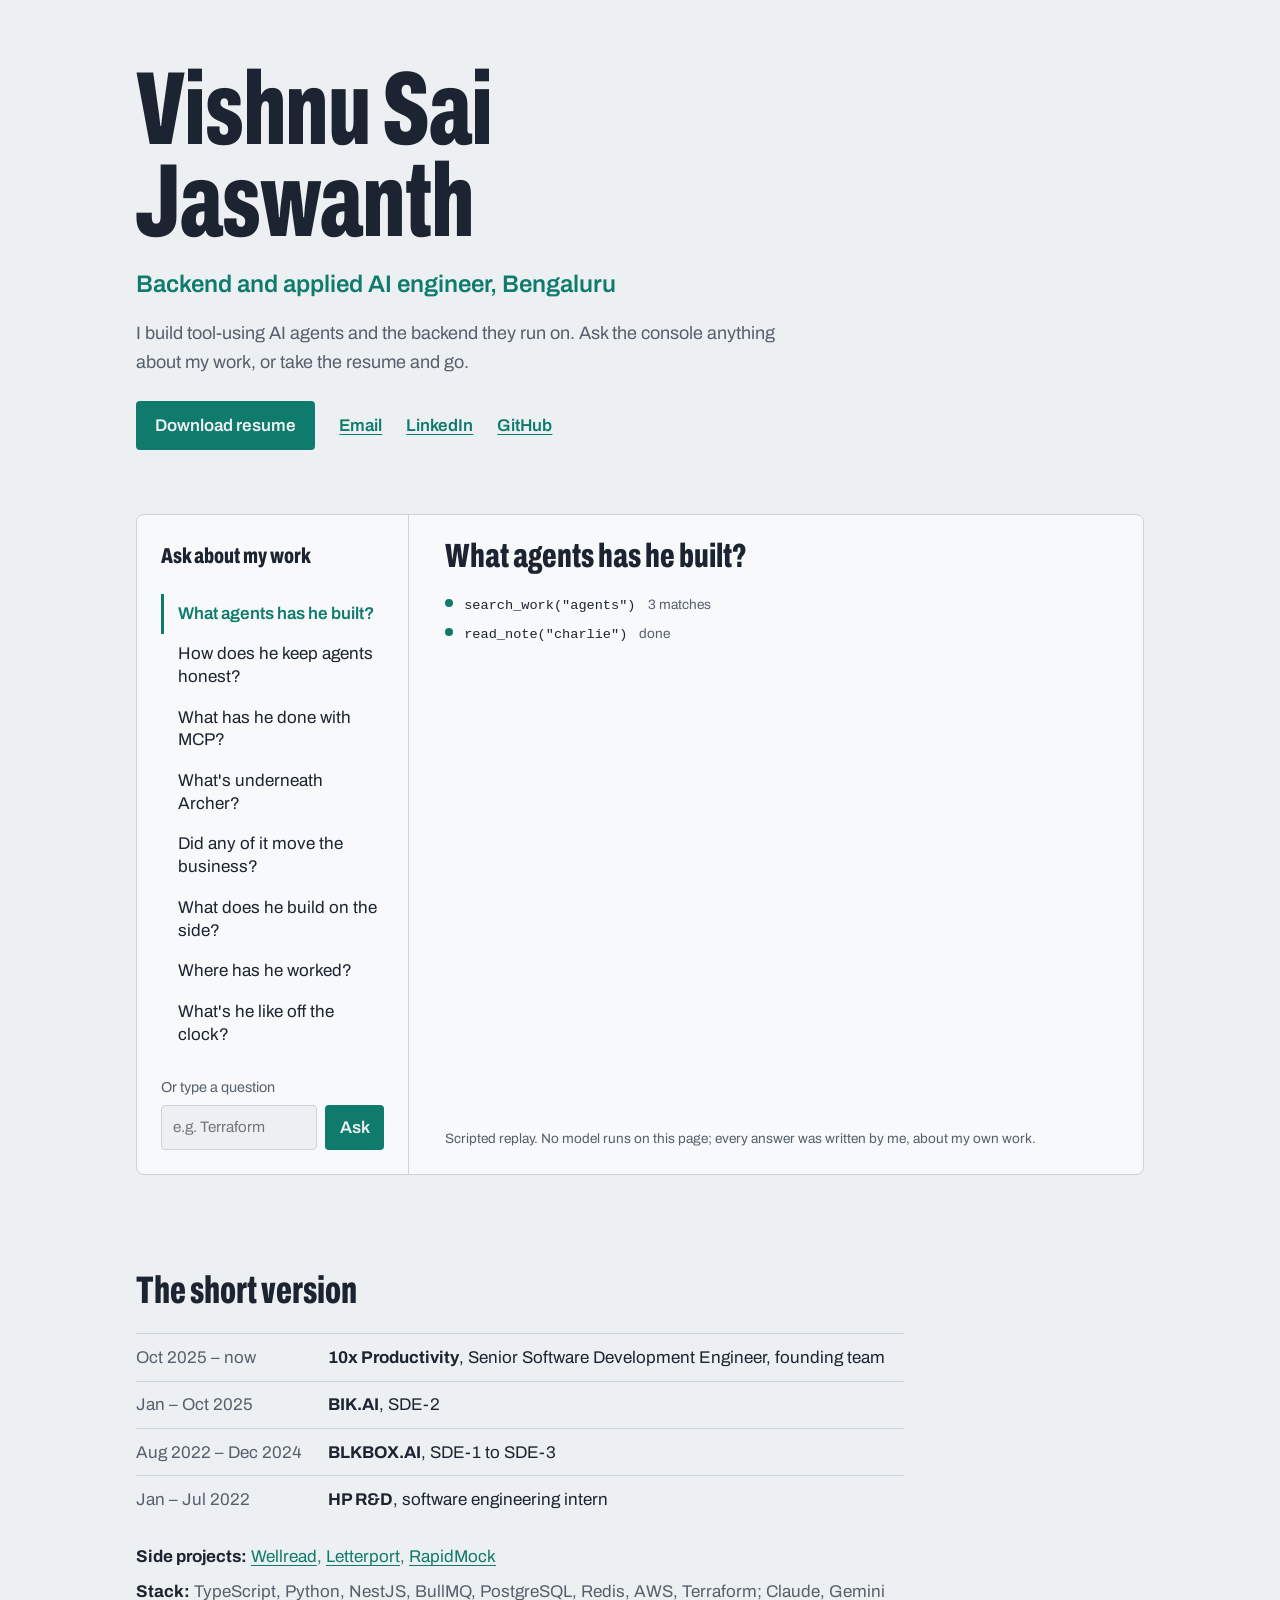
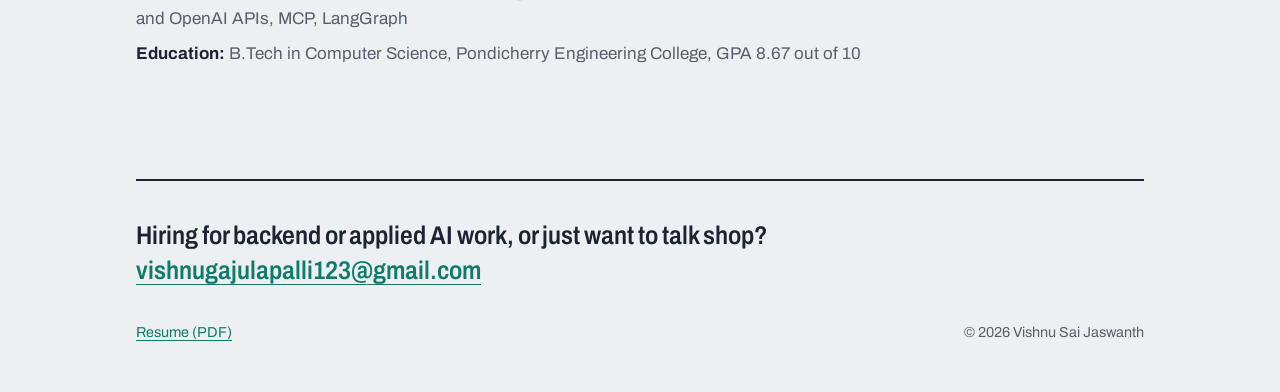
==== commit 7043a6b9: "Turn the portfolio into an agent-trace console Visitors pick or type a question and a scripted trace" ====
--- a/index.html
+++ b/index.html
@@ -42,19 +42,18 @@
     <link rel="preconnect" href="https://fonts.gstatic.com" crossorigin>
     <link href="https://fonts.googleapis.com/css2?family=Archivo:wdth,wght@62..125,400..800&display=swap" rel="stylesheet">
     <link rel="stylesheet" href="/assets/css/styles.css">
+    <script>document.documentElement.classList.add('js');</script>
+    <script src="/assets/js/console.js" defer></script>
 </head>
 
 <body>
-    <a href="#main" class="skip-link">Skip to content</a>
+    <a href="#console" class="skip-link">Skip to the console</a>
 
     <header class="hero">
         <h1 class="name">Vishnu Sai<br>Jaswanth</h1>
         <p class="role">Backend and applied AI engineer, Bengaluru</p>
-        <p class="intro">
-            I build tool-using AI agents, MCP servers and multimodal LLM pipelines, and the backend services and
-            AWS infrastructure they run on. For 4+ years I've owned systems end to end, from the queue to the
-            Terraform. Right now I'm a founding engineer at 10x Productivity.
-        </p>
+        <p class="intro">I build tool-using AI agents and the backend they run on. Ask the console anything about my
+            work, or take the resume and go.</p>
         <nav class="actions" aria-label="Contact">
             <a class="button" href="/assets/pdf/resume.pdf">Download resume</a>
             <a href="mailto:vishnugajulapalli123@gmail.com">Email</a>
@@ -63,147 +62,175 @@
         </nav>
     </header>
 
-    <main id="main">
-        <figure class="run" aria-labelledby="run-caption">
-            <ol class="run-steps">
-                <li><strong>Sources</strong><span>Meta Marketing API, Ad Library, AppMagic</span></li>
-                <li><strong>Ingestion</strong><span>BullMQ workers with Redis leader election</span></li>
-                <li><strong>Analysis</strong><span>Scene-level video structure, 100+ signals, 15k+ ads</span></li>
-                <li><strong>Knowledge</strong><span>SQL analytics plus cached LLM insights</span></li>
-                <li><strong>Agents</strong><span>Charlie, lead-ads and media-buyer agents</span></li>
-                <li><strong>Clients</strong><span>The Archer app, and Claude or Cursor over MCP</span></li>
-            </ol>
-            <figcaption id="run-caption">Archer, the platform I own at 10x Productivity. Every stage runs on ECS
-                Fargate, provisioned with Terraform.</figcaption>
-        </figure>
-
-        <section aria-labelledby="experience-heading">
-            <h2 id="experience-heading">Experience</h2>
-            <ol class="timeline">
-                <li>
-                    <p class="when">Oct 2025 – now</p>
-                    <div>
-                        <h3>Senior Software Development Engineer, founding team</h3>
-                        <p class="where">10x Productivity, Bengaluru</p>
+    <main>
+        <section class="console" id="console" aria-label="Ask about my work">
+            <div class="asks">
+                <p class="asks-title" id="asks-title">Ask about my work</p>
+                <ul class="questions" aria-labelledby="asks-title">
+                    <li><button type="button" data-q="agents">What agents has he built?</button></li>
+                    <li><button type="button" data-q="guardrails">How does he keep agents honest?</button></li>
+                    <li><button type="button" data-q="mcp">What has he done with MCP?</button></li>
+                    <li><button type="button" data-q="backend">What's underneath Archer?</button></li>
+                    <li><button type="button" data-q="results">Did any of it move the business?</button></li>
+                    <li><button type="button" data-q="side">What does he build on the side?</button></li>
+                    <li><button type="button" data-q="career">Where has he worked?</button></li>
+                    <li><button type="button" data-q="offclock">What's he like off the clock?</button></li>
+                </ul>
+                <form class="ask-form" id="ask-form" hidden>
+                    <label for="ask-input">Or type a question</label>
+                    <div class="ask-row">
+                        <input id="ask-input" type="text" autocomplete="off" placeholder="e.g. Terraform">
+                        <button type="submit">Ask</button>
+                    </div>
+                </form>
+            </div>
+
+            <div class="transcript-wrap">
+                <div class="transcript" id="transcript" aria-live="polite"></div>
+
+                <div class="answers" id="answers">
+                    <article data-q="agents" data-keys="agent charlie llm claude gemini openai ai langgraph tool"
+                        data-trace='[["search_work","agents","3 matches"],["read_note","charlie","done"]]'>
+                        <h2>What agents has he built?</h2>
+                        <p>Three, all in production at 10x Productivity.</p>
+                        <p>Charlie is Archer's strategy agent, built on Claude. It uses tools, loads skills on demand,
+                            gathers evidence in parallel, recalls earlier sessions and leans on prompt caching to keep
+                            cost down. The same tools sit behind an OAuth 2.1 MCP server, so the team can use them from
+                            Claude or Cursor too.</p>
+                        <p>The other two are workflow agents: a Meta lead-ads agent that sizes ad sets from the budget
+                            and drafts on-brand ads, and a media-buyer agent that recommends what to change in an
+                            account.</p>
+                        <p class="follow"><button type="button" data-q="guardrails">How does he keep them
+                                honest?</button></p>
+                    </article>
+
+                    <article data-q="guardrails" data-keys="guard honest trust safe hallucin human approv critic xray x-ray check eval"
+                        data-trace='[["read_note","guardrails","done"]]'>
+                        <h2>How does he keep agents honest?</h2>
+                        <p>Mostly by not trusting them with the last step.</p>
+                        <p>Nothing the lead-ads agent drafts goes live until a person approves the launch. The
+                            media-buyer agent's recommendations are checked against figures computed in SQL, never
+                            numbers the model made up, and a second critic model reviews them before anyone sees
+                            them.</p>
+                        <p>Before an ad launches, Creative X-Ray scores it against the brand's own guidelines and
+                            lists what to fix.</p>
+                    </article>
+
+                    <article data-q="mcp" data-keys="mcp protocol cursor oauth letterport"
+                        data-trace='[["search_work","mcp","2 matches"]]'>
+                        <h2>What has he done with MCP?</h2>
+                        <p>Two MCP servers, both behind OAuth.</p>
+                        <p>At 10x Productivity, an OAuth 2.1 MCP server exposes the same tools Charlie uses, so Claude
+                            and Cursor can work with Archer's knowledge directly.</p>
+                        <p>On the side, <a href="https://letterport.dev/">Letterport</a> gives AI agents their own
+                            email inboxes and ships a hosted MCP server, so agents can use their inbox as a tool.</p>
+                    </article>
+
+                    <article data-q="backend" data-keys="backend archer architecture infra aws terraform queue bullmq redis ingest scale cost fargate ecs postgres node nestjs"
+                        data-trace='[["read_note","archer-architecture","done"],["get_infra","aws","7 services"]]'>
+                        <h2>What's underneath Archer?</h2>
+                        <ol class="run-steps" aria-label="Archer pipeline">
+                            <li><strong>Sources</strong><span>Meta Marketing API, Ad Library, AppMagic</span></li>
+                            <li><strong>Ingestion</strong><span>BullMQ workers, Redis leader election</span></li>
+                            <li><strong>Analysis</strong><span>Scene-level video structure, 100+ signals</span></li>
+                            <li><strong>Knowledge</strong><span>SQL analytics plus cached LLM insights</span></li>
+                            <li><strong>Agents</strong><span>Charlie and the workflow agents</span></li>
+                            <li><strong>Clients</strong><span>The Archer app, Claude and Cursor over MCP</span></li>
+                        </ol>
+                        <p>Ingestion pulls from the Meta Marketing API, Ad Library and AppMagic for 100+ competitor
+                            brands, without a single client-specific pipeline. Every LLM call, across 60+ call sites, is
+                            attributed to a tenant and a feature, so cost is visible per client.</p>
+                        <p>It all runs on 7 ECS Fargate services, provisioned with Terraform and deployed through OIDC
+                            CI/CD. He designed it and owns it end to end.</p>
+                    </article>
+
+                    <article data-q="results" data-keys="result impact metric number business proud achiev award win outcome"
+                        data-trace='[["get_metrics","all","4 results"]]'>
+                        <h2>Did any of it move the business?</h2>
                         <ul>
-                            <li>Designed and own Archer's backend and agent platform, used by our team to deliver
-                                creative strategy for 10+ brand pilots. Async ingestion from the Meta Marketing API,
-                                Ad Library and AppMagic covers 100+ competitor brands without client-specific
-                                pipelines.</li>
-                            <li>Built Charlie, Archer's Claude-based strategy agent (tool use, on-demand skills,
-                                parallel evidence gathering, recall across sessions, prompt caching), and an OAuth 2.1
-                                MCP server that exposes the same tools to Claude and Cursor.</li>
-                            <li>Built guardrailed workflow agents: a Meta lead-ads agent that sizes ad sets from the
-                                budget and drafts on-brand ads with a person approving every launch, and a media-buyer
-                                agent whose recommendations are checked against computed figures and reviewed by a
-                                critic model.</li>
-                            <li>Built multimodal ad analysis run on 15k+ ads, and Creative X-Ray, a pre-launch check
-                                that scores ads against each brand's guidelines and lists what to fix.</li>
-                            <li>Designed the knowledge platform that grounds the agents, 13+ report types and creative
-                                generation (Veo, Imagen, OpenAI, Bria). In a brand pilot, strategists accepted 85% of
-                                the AI-generated creative briefs they reviewed.</li>
-                            <li>Added tenant- and feature-level LLM cost attribution across 60+ call sites, and run the
-                                Terraform AWS platform: 7 ECS Fargate services with OIDC CI/CD.</li>
+                            <li>In a brand pilot, strategists accepted 85% of the AI-generated creative briefs they
+                                reviewed.</li>
+                            <li>The multimodal analysis has run on 15k+ ads, breaking video into scenes and scoring
+                                100+ signals.</li>
+                            <li>At BIK.AI he halved the Elasticsearch bill at 300M events a month, cut deploy time by
+                                40%, and was named Best Employee of the Quarter in April 2025.</li>
+                            <li>At BLKBOX.AI he went from SDE-1 to SDE-3 in under 2.5 years.</li>
                         </ul>
-                    </div>
-                </li>
-                <li>
-                    <p class="when">Jan 2025 – Oct 2025</p>
-                    <div>
-                        <h3>SDE-2</h3>
-                        <p class="where">BIK.AI, Bengaluru</p>
-                        <ul>
-                            <li>Built embedding-based clustering of failed chatbot responses and customer feedback to
-                                surface recurring failures.</li>
-                            <li>Built a CRM integration layer (Salesforce, Zendesk, Gorgias) for live chat and human
-                                handover across 50+ clients.</li>
-                            <li>Cut Elasticsearch cost by 50% at 300M events a month (ILM, shard sizing, hot-to-warm
-                                tiers) and deploy time by 40% with new release tooling.</li>
-                            <li>Best Employee of the Quarter, April 2025.</li>
-                        </ul>
-                    </div>
-                </li>
-                <li>
-                    <p class="when">Aug 2022 – Dec 2024</p>
-                    <div>
-                        <h3>Software Development Engineer, SDE-1 to SDE-3</h3>
-                        <p class="where">BLKBOX.AI, remote</p>
-                        <ul>
-                            <li>Promoted twice in under 2.5 years, shipping 20+ APIs for a creative-intelligence
-                                platform, including scene-level image and video analysis with AWS Rekognition and ML
-                                models.</li>
-                            <li>Built AppMagic competitor analytics, cut PostgreSQL analytics query latency by 40%,
-                                and expanded Elastic and Sentry observability to resolve 50+ production issues.</li>
-                        </ul>
-                    </div>
-                </li>
-                <li>
-                    <p class="when">Jan 2022 – Jul 2022</p>
-                    <div>
-                        <h3>Software Engineering Intern</h3>
-                        <p class="where">HP R&amp;D, Pune</p>
-                        <ul>
-                            <li>Developed microservices for HP Active Care, improving reliability with structured
-                                logging and unit tests.</li>
-                        </ul>
-                    </div>
-                </li>
-            </ol>
-        </section>
-
-        <section aria-labelledby="projects-heading">
-            <h2 id="projects-heading">Side projects</h2>
-            <div class="projects">
-                <article>
-                    <h3><a href="https://trywellread.com/">Wellread</a></h3>
-                    <p class="what">See what ChatGPT and Gemini tell your buyers.</p>
-                    <p>Wellread asks ChatGPT and Gemini, with web search on, the questions a business's buyers ask.
-                        It finds which brands they recommend and drafts the pages that would close the gap. Used by
-                        30+ early users.</p>
-                </article>
-                <article>
-                    <h3><a href="https://letterport.dev/">Letterport</a></h3>
-                    <p class="what">Email inboxes for AI agents.</p>
-                    <p>Inbound mail arrives as clean JSON with header-based threading, a per-recipient delivery
-                        trail, signed webhooks and a hosted MCP server with OAuth. Built with NestJS, AWS SES, SQS
-                        and CDK.</p>
-                </article>
-                <article>
-                    <h3><a href="https://www.rapidmock.com/">RapidMock</a></h3>
-                    <p class="what">API mocking for frontend teams.</p>
-                    <p>Simulate API responses without waiting on the backend. Built with Next.js, Node.js and
-                        MongoDB.</p>
-                </article>
+                    </article>
+
+                    <article data-q="side" data-keys="side project wellread rapidmock startup build indie"
+                        data-trace='[["list_projects","","3 projects"]]'>
+                        <h2>What does he build on the side?</h2>
+                        <p><a href="https://trywellread.com/">Wellread</a> shows a business what ChatGPT and Gemini
+                            tell its buyers. It asks the questions buyers ask, with web search on, finds which brands
+                            get recommended and drafts the pages that would close the gap. 30+ early users so far.</p>
+                        <p><a href="https://letterport.dev/">Letterport</a> is email for AI agents: inbound mail as
+                            clean JSON with header-based threading, a per-recipient delivery trail, signed webhooks and
+                            a hosted MCP server. Built with NestJS, AWS SES, SQS and CDK.</p>
+                        <p><a href="https://www.rapidmock.com/">RapidMock</a> lets frontend teams mock API responses
+                            without waiting on the backend.</p>
+                    </article>
+
+                    <article data-q="career" data-keys="career work job experience company resume cv 10x bik blkbox hp intern education college degree"
+                        data-trace='[["search_work","career","4 roles"]]'>
+                        <h2>Where has he worked?</h2>
+                        <dl class="roles">
+                            <div><dt>Oct 2025 – now</dt><dd><strong>10x Productivity</strong>, Senior Software
+                                    Development Engineer, founding team</dd></div>
+                            <div><dt>Jan – Oct 2025</dt><dd><strong>BIK.AI</strong>, SDE-2</dd></div>
+                            <div><dt>Aug 2022 – Dec 2024</dt><dd><strong>BLKBOX.AI</strong>, SDE-1 to SDE-3</dd></div>
+                            <div><dt>Jan – Jul 2022</dt><dd><strong>HP R&amp;D</strong>, software engineering intern
+                                </dd></div>
+                        </dl>
+                        <p>B.Tech in Computer Science from Pondicherry Engineering College, 2022. The <a
+                                href="/assets/pdf/resume.pdf">resume</a> has the details.</p>
+                    </article>
+
+                    <article data-q="skills" data-keys="skill stack language typescript python sql tech terraform docker elasticsearch rag embedding"
+                        data-trace='[["read_note","skills","done"]]'>
+                        <h2>What's his stack?</h2>
+                        <p>TypeScript, Python and SQL. Node.js and NestJS with BullMQ on the backend; PostgreSQL,
+                            Redis and Elasticsearch for data; AWS, Terraform and Docker for infrastructure.</p>
+                        <p>On the AI side: tool calling, MCP, LangGraph, RAG and embeddings, LLM evals, multimodal
+                            pipelines and structured outputs, across the Claude, Gemini and OpenAI APIs.</p>
+                    </article>
+
+                    <article data-q="offclock" data-keys="hobby hobbies fun free music personal outside life pizza bike cycl movie film weekend"
+                        data-trace='[["read_note","off-the-clock","done"]]'>
+                        <h2>What's he like off the clock?</h2>
+                        <p>Usually on a bike, hunting down a good pizza, or halfway through a film.</p>
+                        <p>And while he codes, <a href="https://open.spotify.com/playlist/04djUANKNuGBNKCgONlNzS">this
+                                playlist</a> is on.</p>
+                    </article>
+
+                    <article data-q="none" class="no-match" data-trace='[["search_work","","0 matches"]]'>
+                        <h2>No match</h2>
+                        <p>Nothing in my notes matches that. Try one of the questions on the left, or ask him directly
+                            at <a href="mailto:vishnugajulapalli123@gmail.com">vishnugajulapalli123@gmail.com</a>.</p>
+                    </article>
+                </div>
+
+                <p class="disclosure">Scripted replay. No model runs on this page; every answer was written by me,
+                    about my own work.</p>
             </div>
         </section>
 
-        <section aria-labelledby="skills-heading">
-            <h2 id="skills-heading">Skills</h2>
-            <dl class="skills">
-                <div>
-                    <dt>AI and agents</dt>
-                    <dd>Tool calling, MCP, LangGraph, RAG, embeddings, LLM evals, multimodal pipelines, structured
-                        outputs, the Claude, Gemini and OpenAI APIs</dd>
-                </div>
-                <div>
-                    <dt>Languages</dt>
-                    <dd>TypeScript, Python, SQL</dd>
-                </div>
-                <div>
-                    <dt>Backend</dt>
-                    <dd>Node.js, NestJS, BullMQ, REST APIs, WebSockets</dd>
-                </div>
-                <div>
-                    <dt>Data and infrastructure</dt>
-                    <dd>PostgreSQL, Redis, Elasticsearch, AWS (ECS, EC2, RDS, SQS, SES), Terraform, Docker</dd>
-                </div>
+        <section class="short" aria-labelledby="short-heading">
+            <h2 id="short-heading">The short version</h2>
+            <dl class="roles">
+                <div><dt>Oct 2025 – now</dt><dd><strong>10x Productivity</strong>, Senior Software Development
+                        Engineer, founding team</dd></div>
+                <div><dt>Jan – Oct 2025</dt><dd><strong>BIK.AI</strong>, SDE-2</dd></div>
+                <div><dt>Aug 2022 – Dec 2024</dt><dd><strong>BLKBOX.AI</strong>, SDE-1 to SDE-3</dd></div>
+                <div><dt>Jan – Jul 2022</dt><dd><strong>HP R&amp;D</strong>, software engineering intern</dd></div>
             </dl>
-        </section>
-
-        <section aria-labelledby="education-heading">
-            <h2 id="education-heading">Education</h2>
-            <p class="education"><strong>B.Tech in Computer Science</strong>, Pondicherry Engineering College,
-                2018 to 2022. GPA 8.67 out of 10.</p>
+            <p class="short-line"><strong>Side projects:</strong> <a href="https://trywellread.com/">Wellread</a>,
+                <a href="https://letterport.dev/">Letterport</a>, <a href="https://www.rapidmock.com/">RapidMock</a>
+            </p>
+            <p class="short-line"><strong>Stack:</strong> TypeScript, Python, NestJS, BullMQ, PostgreSQL, Redis,
+                AWS, Terraform; Claude, Gemini and OpenAI APIs, MCP, LangGraph</p>
+            <p class="short-line"><strong>Education:</strong> B.Tech in Computer Science, Pondicherry Engineering
+                College, GPA 8.67 out of 10</p>
         </section>
     </main>
 
@@ -212,12 +239,11 @@
             <a href="mailto:vishnugajulapalli123@gmail.com">vishnugajulapalli123@gmail.com</a>
         </p>
         <p class="footer-small">
-            <a href="https://open.spotify.com/playlist/04djUANKNuGBNKCgONlNzS">What I'm listening to</a>
+            <a href="/assets/pdf/resume.pdf">Resume (PDF)</a>
             <span>© <span id="year">2026</span> Vishnu Sai Jaswanth</span>
         </p>
     </footer>
 
-    <script>document.getElementById('year').textContent = new Date().getFullYear();</script>
     <script type="application/ld+json">
 {
   "@context": "https://schema.org",
--- a/assets/css/styles.css
+++ b/assets/css/styles.css
@@ -78,7 +78,6 @@
 /* ---------- Hero ---------- */
 
 .hero,
-main > section,
 .footer {
     max-width: var(--wide);
     margin: 0 auto;
@@ -86,12 +85,12 @@
 }
 
 .hero {
-    padding-top: clamp(3rem, 10vw, 7rem);
+    padding-top: clamp(2.5rem, 6vw, 4rem);
 }
 
 .name {
     margin: 0;
-    font-size: clamp(3.4rem, 12vw, 8.5rem);
+    font-size: clamp(3.4rem, 10vw, 6.5rem);
     font-weight: 800;
     font-variation-settings: "wdth" 62;
     line-height: 0.88;
@@ -99,7 +98,7 @@
 }
 
 .role {
-    margin: 1.5rem 0 0;
+    margin: 1.1rem 0 0;
     font-size: clamp(1.2rem, 2.6vw, 1.5rem);
     font-weight: 600;
     color: var(--signal);
@@ -117,7 +116,7 @@
     flex-wrap: wrap;
     align-items: center;
     gap: 0.75rem 1.5rem;
-    margin-top: 2rem;
+    margin-top: 1.5rem;
     font-weight: 600;
 }
 
@@ -134,43 +133,270 @@
     filter: brightness(1.1);
 }
 
-/* ---------- Pipeline run ---------- */
-
-.run {
+/* ---------- Console ---------- */
+
+main {
     max-width: var(--wide);
-    margin: clamp(3rem, 8vw, 5rem) auto 0;
-    padding: 2rem var(--gutter) 1.5rem;
+    margin: clamp(2.5rem, 7vw, 4rem) auto 0;
+    padding-inline: var(--gutter);
+}
+
+.console {
+    display: grid;
+    grid-template-columns: 17rem minmax(0, 1fr);
     background: var(--paper);
-    border-block: 1px solid var(--rule);
-}
-
-@media (min-width: 68rem) {
-    .run {
-        border: 1px solid var(--rule);
-        border-radius: 6px;
-    }
-}
-
-.run-steps {
-    --dot: 14px;
-    position: relative;
-    display: grid;
-    grid-template-columns: repeat(6, 1fr);
-    gap: 1rem;
+    border: 1px solid var(--rule);
+    border-radius: 8px;
+}
+
+.asks {
+    display: flex;
+    flex-direction: column;
+    gap: 1.25rem;
+    padding: 1.5rem;
+    border-right: 1px solid var(--rule);
+}
+
+.asks-title {
+    margin: 0;
+    font-size: 1.35rem;
+    font-weight: 800;
+    font-variation-settings: "wdth" 70;
+}
+
+.questions {
     margin: 0;
     padding: 0;
     list-style: none;
 }
 
+.questions button,
+.follow button {
+    font: inherit;
+    color: inherit;
+    background: none;
+    border: 0;
+    cursor: pointer;
+}
+
+.questions button {
+    display: block;
+    width: 100%;
+    padding: 0.55rem 0 0.55rem 0.85rem;
+    text-align: left;
+    line-height: 1.35;
+    border-left: 3px solid transparent;
+}
+
+.questions button:hover {
+    color: var(--signal);
+}
+
+.questions button[aria-pressed="true"] {
+    color: var(--signal);
+    font-weight: 600;
+    border-left-color: var(--signal);
+}
+
+.questions button:focus-visible,
+.follow button:focus-visible,
+.ask-row input:focus-visible,
+.ask-row button:focus-visible {
+    outline: 3px solid var(--spark);
+    outline-offset: 2px;
+}
+
+.ask-form {
+    margin-top: auto;
+}
+
+.ask-form label {
+    display: block;
+    margin-bottom: 0.4rem;
+    color: var(--slate);
+    font-size: 0.9rem;
+}
+
+.ask-row {
+    display: flex;
+    gap: 0.5rem;
+}
+
+.ask-row input {
+    flex: 1;
+    min-width: 0;
+    padding: 0.55rem 0.7rem;
+    font: inherit;
+    font-size: 0.95rem;
+    color: var(--ink);
+    background: var(--fog);
+    border: 1px solid var(--rule);
+    border-radius: 4px;
+}
+
+.ask-row button {
+    padding: 0.55rem 0.9rem;
+    font: inherit;
+    font-weight: 600;
+    color: var(--fog);
+    background: var(--signal);
+    border: 0;
+    border-radius: 4px;
+    cursor: pointer;
+}
+
+.transcript-wrap {
+    display: flex;
+    flex-direction: column;
+    min-width: 0;
+    padding: 1.5rem clamp(1.25rem, 3vw, 2.25rem);
+}
+
+.js .transcript {
+    min-height: 27rem;
+}
+
+.asked {
+    margin: 0;
+    font-size: clamp(1.6rem, 3.5vw, 2.1rem);
+    font-weight: 800;
+    font-variation-settings: "wdth" 66;
+    line-height: 1.05;
+}
+
+.trace {
+    margin: 1rem 0 0;
+    padding: 0;
+    list-style: none;
+    font-family: ui-monospace, "SF Mono", Menlo, Consolas, monospace;
+    font-size: 0.85rem;
+}
+
+.trace li {
+    display: flex;
+    flex-wrap: wrap;
+    gap: 0 0.75rem;
+    align-items: baseline;
+    padding: 0.2rem 0 0.2rem 1.2rem;
+    position: relative;
+    color: var(--slate);
+}
+
+.trace li::before {
+    content: "";
+    position: absolute;
+    left: 0;
+    top: 0.62em;
+    width: 8px;
+    height: 8px;
+    border-radius: 50%;
+    background: var(--spark);
+}
+
+.trace li.pending::before {
+    animation: blink 0.8s ease-in-out infinite alternate;
+}
+
+.trace li.done::before {
+    background: var(--signal);
+}
+
+.trace code {
+    color: var(--ink);
+    overflow-wrap: anywhere;
+}
+
+.trace .outcome {
+    font-family: "Archivo", system-ui, sans-serif;
+}
+
+@keyframes blink {
+    to { opacity: 0.25; }
+}
+
+.answer {
+    max-width: 40rem;
+    margin-top: 1.25rem;
+    font-size: 1.075rem;
+}
+
+.answer p,
+.answers p {
+    margin: 0 0 0.85rem;
+}
+
+.answer ul,
+.answers ul {
+    margin: 0 0 0.85rem;
+    padding-left: 1.1rem;
+}
+
+.answer li + li,
+.answers li + li {
+    margin-top: 0.5rem;
+}
+
+.follow button {
+    padding: 0;
+    color: var(--signal);
+    font-weight: 600;
+    text-decoration: underline;
+    text-underline-offset: 0.2em;
+}
+
+.disclosure {
+    margin: auto 0 0;
+    padding-top: 1.5rem;
+    color: var(--slate);
+    font-size: 0.85rem;
+}
+
+/* With JS the articles are only a source for the replay. Without it, they're the content. */
+.js .answers {
+    display: none;
+}
+
+html:not(.js) .disclosure,
+html:not(.js) .asks,
+html:not(.js) .follow {
+    display: none;
+}
+
+html:not(.js) .console {
+    grid-template-columns: 1fr;
+}
+
+.answers article + article {
+    margin-top: 2.5rem;
+}
+
+.answers h2 {
+    margin-bottom: 0.75rem;
+    font-size: 1.6rem;
+}
+
+/* Pipeline inside the "What's underneath Archer?" answer. */
+.run-steps {
+    --dot: 12px;
+    margin: 0 0 1.25rem;
+    padding: 0;
+    list-style: none;
+}
+
 .run-steps li {
     position: relative;
-    padding-top: calc(var(--dot) + 0.9rem);
+    margin: 0;
+    padding: 0 0 0.7rem calc(var(--dot) + 0.9rem);
+}
+
+.answer .run-steps li + li {
+    margin-top: 0;
 }
 
 .run-steps li::before {
     content: "";
     position: absolute;
-    top: 0;
+    top: 0.4rem;
     left: 0;
     z-index: 1;
     width: var(--dot);
@@ -178,21 +404,20 @@
     border-radius: 50%;
     background: var(--paper);
     border: 2px solid var(--rule);
-    animation: node 0.3s ease-out both;
-    animation-delay: calc(0.3s + var(--i) * 0.45s);
-}
-
-/* Each stage wires to the next; the wires light up in order, once. */
+    animation: node 0.25s ease-out both;
+    animation-delay: calc(0.15s + var(--i) * 0.3s);
+}
+
 .run-steps li:not(:last-child)::after {
     content: "";
     position: absolute;
-    top: calc(var(--dot) / 2 - 1px);
-    left: var(--dot);
-    width: calc(100% + 1rem - var(--dot));
-    height: 2px;
-    background: linear-gradient(var(--signal), var(--signal)) left / 0% 100% no-repeat, var(--rule);
-    animation: wire 0.45s linear both;
-    animation-delay: calc(0.45s + var(--i) * 0.45s);
+    top: calc(0.4rem + var(--dot));
+    left: calc(var(--dot) / 2 - 1px);
+    width: 2px;
+    height: calc(100% - var(--dot));
+    background: linear-gradient(var(--signal), var(--signal)) top / 100% 0% no-repeat, var(--rule);
+    animation: wire 0.3s linear both;
+    animation-delay: calc(0.3s + var(--i) * 0.3s);
 }
 
 .run-steps li:last-child::before {
@@ -207,22 +432,12 @@
 .run-steps li:nth-child(6) { --i: 5; }
 
 .run-steps strong {
-    display: block;
-    font-size: 1.15rem;
     font-weight: 700;
-    font-variation-settings: "wdth" 75;
+    font-variation-settings: "wdth" 80;
 }
 
 .run-steps span {
-    display: block;
-    margin-top: 0.2rem;
-    color: var(--slate);
-    font-size: 0.9rem;
-    line-height: 1.45;
-}
-
-.run figcaption {
-    margin-top: 1.5rem;
+    margin-left: 0.5rem;
     color: var(--slate);
     font-size: 0.95rem;
 }
@@ -232,196 +447,113 @@
 }
 
 @keyframes node {
-    from { border-color: var(--rule); background: var(--paper); }
     to { border-color: var(--signal); background: var(--signal); }
 }
 
 @keyframes node-final {
-    from { border-color: var(--rule); background: var(--paper); box-shadow: 0 0 0 0 var(--spark); }
-    60% { box-shadow: 0 0 0 7px transparent; }
-    to { border-color: var(--spark); background: var(--spark); box-shadow: 0 0 0 0 transparent; }
-}
-
-@media (max-width: 52rem) {
-    .run-steps {
-        grid-template-columns: 1fr;
-        gap: 1.1rem;
-    }
-
-    .run-steps li {
-        padding: 0 0 0 calc(var(--dot) + 1rem);
-    }
-
-    .run-steps li::before {
-        top: 0.3rem;
-    }
-
-    .run-steps li:not(:last-child)::after {
-        top: calc(0.3rem + var(--dot));
-        left: calc(var(--dot) / 2 - 1px);
-        width: 2px;
-        height: calc(100% - var(--dot) + 1.1rem);
-        background: linear-gradient(var(--signal), var(--signal)) top / 100% 0% no-repeat, var(--rule);
-        animation-name: wire-down;
-    }
-
-    @keyframes wire-down {
-        to { background-size: 100% 100%, auto; }
-    }
+    to { border-color: var(--spark); background: var(--spark); }
 }
 
 @media (prefers-reduced-motion: reduce) {
     .run-steps li::after,
-    .run-steps li::before {
+    .run-steps li::before,
+    .trace li.pending::before {
         animation-duration: 0.01s;
         animation-delay: 0s;
-    }
-}
-
-/* ---------- Sections ---------- */
-
-main > section {
-    margin-top: clamp(4rem, 10vw, 6.5rem);
-}
-
-h2 {
-    margin: 0 0 2rem;
-    font-size: clamp(2rem, 5vw, 2.75rem);
+        animation-iteration-count: 1;
+    }
+}
+
+@media (max-width: 52rem) {
+    .console {
+        grid-template-columns: 1fr;
+    }
+
+    .asks {
+        border-right: 0;
+        border-bottom: 1px solid var(--rule);
+    }
+
+    .questions {
+        display: flex;
+        flex-wrap: wrap;
+        gap: 0.5rem;
+    }
+
+    .questions button {
+        width: auto;
+        padding: 0.45rem 0.75rem;
+        font-size: 0.95rem;
+        border: 1px solid var(--rule);
+        border-radius: 999px;
+    }
+
+    .questions button[aria-pressed="true"] {
+        border-color: var(--signal);
+        background: var(--signal-soft);
+    }
+
+    .js .transcript {
+        min-height: 22rem;
+    }
+}
+
+/* ---------- Short version ---------- */
+
+.short {
+    margin-top: clamp(4rem, 10vw, 6rem);
+}
+
+.short h2 {
+    margin: 0 0 1.5rem;
+    font-size: clamp(1.8rem, 4.5vw, 2.4rem);
     font-weight: 800;
     font-variation-settings: "wdth" 62;
     line-height: 1;
 }
 
-h3 {
-    margin: 0;
-    font-size: 1.25rem;
-    font-weight: 700;
-    font-variation-settings: "wdth" 85;
-    line-height: 1.3;
-}
-
-/* Experience: a real timeline, so dates get their own column. */
-.timeline {
-    margin: 0;
-    padding: 0;
-    list-style: none;
-}
-
-.timeline > li {
+.roles {
+    margin: 0 0 1.25rem;
+    max-width: 48rem;
+}
+
+.roles > div {
     display: grid;
-    grid-template-columns: 10rem minmax(0, var(--measure));
-    gap: 0 2rem;
-    padding-block: 1.75rem;
+    grid-template-columns: 10.5rem 1fr;
+    gap: 0 1.5rem;
+    padding-block: 0.6rem;
     border-top: 1px solid var(--rule);
 }
 
-.timeline > li:first-child {
-    border-top: 0;
-    padding-top: 0;
-}
-
-.when {
-    margin: 0.15rem 0 0;
-    color: var(--slate);
-    font-size: 0.95rem;
+.roles dt {
+    color: var(--slate);
     font-variant-numeric: tabular-nums;
 }
 
-.where {
-    margin: 0.15rem 0 0;
-    color: var(--slate);
-}
-
-.timeline ul {
-    margin: 0.9rem 0 0;
-    padding-left: 1.1rem;
-    list-style-type: disc;
-}
-
-.timeline ul li + li {
-    margin-top: 0.55rem;
-}
-
-.timeline ul li::marker {
-    color: var(--signal);
+.roles dd {
+    margin: 0;
+}
+
+.short-line {
+    max-width: 48rem;
+    margin: 0.5rem 0 0;
+    color: var(--slate);
+}
+
+.short-line strong {
+    color: var(--ink);
 }
 
 @media (max-width: 40rem) {
-    .timeline > li {
+    .roles > div {
         grid-template-columns: 1fr;
     }
-
-    .when {
-        margin-bottom: 0.25rem;
-    }
-}
-
-/* Projects */
-.projects {
-    display: grid;
-    grid-template-columns: repeat(auto-fit, minmax(17rem, 1fr));
-    gap: 2.5rem;
-}
-
-.projects h3 {
-    font-size: 1.75rem;
-    font-variation-settings: "wdth" 70;
-}
-
-.projects h3 a {
-    color: var(--ink);
-    text-decoration-color: var(--signal);
-}
-
-.projects .what {
-    margin: 0.35rem 0 0;
-    font-weight: 600;
-    color: var(--signal);
-}
-
-.projects p:not(.what) {
-    margin: 0.6rem 0 0;
-    color: var(--slate);
-}
-
-/* Skills */
-.skills {
-    margin: 0;
-    max-width: 52rem;
-}
-
-.skills > div {
-    display: grid;
-    grid-template-columns: 12rem 1fr;
-    gap: 0 2rem;
-    padding-block: 0.8rem;
-    border-top: 1px solid var(--rule);
-}
-
-.skills dt {
-    font-weight: 700;
-}
-
-.skills dd {
-    margin: 0;
-    color: var(--slate);
-}
-
-@media (max-width: 40rem) {
-    .skills > div {
-        grid-template-columns: 1fr;
-    }
-}
-
-.education {
-    max-width: var(--measure);
-    margin: 0;
 }
 
 /* ---------- Footer ---------- */
 
 .footer {
-    margin-top: clamp(4.5rem, 12vw, 8rem);
+    margin-top: clamp(4.5rem, 12vw, 7rem);
     padding-block: 2.5rem 3rem;
     /* Rule sits inside the gutter so it lines up with the text column. */
     background: linear-gradient(var(--ink), var(--ink)) var(--gutter) 0 / calc(100% - 2 * var(--gutter)) 2px no-repeat;
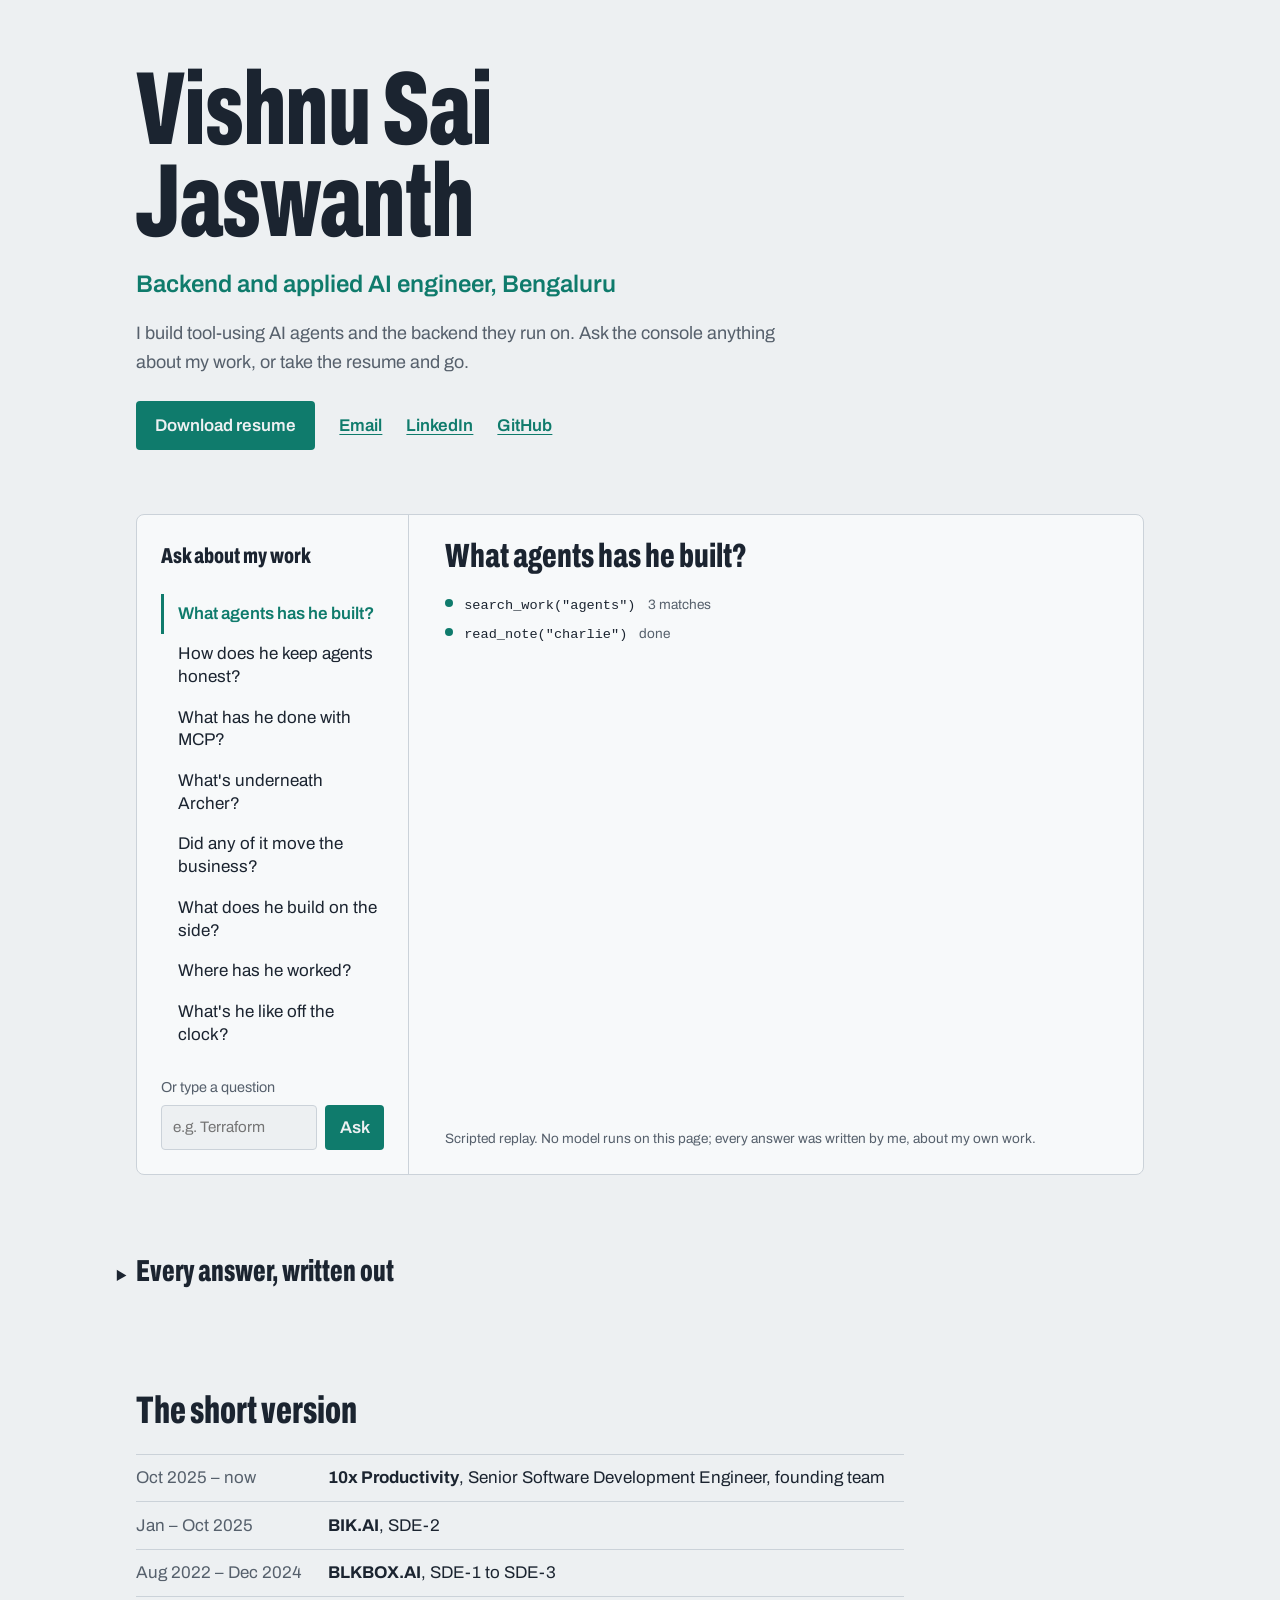
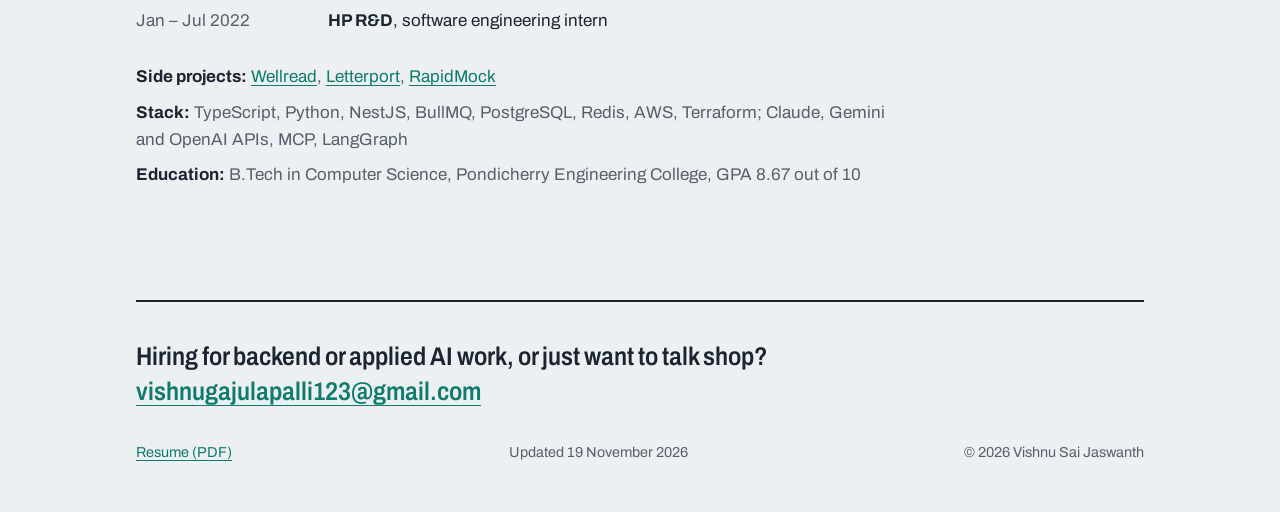
==== commit ece8a169: "SEO, AEO and GEO pass - Answers moved into a visible 'Every answer, written out' section (open   wit" ====
--- a/index.html
+++ b/index.html
@@ -57,8 +57,8 @@
         <nav class="actions" aria-label="Contact">
             <a class="button" href="/assets/pdf/resume.pdf">Download resume</a>
             <a href="mailto:vishnugajulapalli123@gmail.com">Email</a>
-            <a href="https://www.linkedin.com/in/vishnu-sai-jaswanth-gajulapalli-0670811a7/">LinkedIn</a>
-            <a href="https://github.com/IMPrimph">GitHub</a>
+            <a rel="me" href="https://www.linkedin.com/in/vishnu-sai-jaswanth-gajulapalli-0670811a7/">LinkedIn</a>
+            <a rel="me" href="https://github.com/IMPrimph">GitHub</a>
         </nav>
     </header>
 
@@ -88,131 +88,136 @@
             <div class="transcript-wrap">
                 <div class="transcript" id="transcript" aria-live="polite"></div>
 
-                <div class="answers" id="answers">
-                    <article data-q="agents" data-keys="agent charlie llm claude gemini openai ai langgraph tool"
-                        data-trace='[["search_work","agents","3 matches"],["read_note","charlie","done"]]'>
-                        <h2>What agents has he built?</h2>
-                        <p>Three, all in production at 10x Productivity.</p>
-                        <p>Charlie is Archer's strategy agent, built on Claude. It uses tools, loads skills on demand,
-                            gathers evidence in parallel, recalls earlier sessions and leans on prompt caching to keep
-                            cost down. The same tools sit behind an OAuth 2.1 MCP server, so the team can use them from
-                            Claude or Cursor too.</p>
-                        <p>The other two are workflow agents: a Meta lead-ads agent that sizes ad sets from the budget
-                            and drafts on-brand ads, and a media-buyer agent that recommends what to change in an
-                            account.</p>
-                        <p class="follow"><button type="button" data-q="guardrails">How does he keep them
-                                honest?</button></p>
-                    </article>
-
-                    <article data-q="guardrails" data-keys="guard honest trust safe hallucin human approv critic xray x-ray check eval"
-                        data-trace='[["read_note","guardrails","done"]]'>
-                        <h2>How does he keep agents honest?</h2>
-                        <p>Mostly by not trusting them with the last step.</p>
-                        <p>Nothing the lead-ads agent drafts goes live until a person approves the launch. The
-                            media-buyer agent's recommendations are checked against figures computed in SQL, never
-                            numbers the model made up, and a second critic model reviews them before anyone sees
-                            them.</p>
-                        <p>Before an ad launches, Creative X-Ray scores it against the brand's own guidelines and
-                            lists what to fix.</p>
-                    </article>
-
-                    <article data-q="mcp" data-keys="mcp protocol cursor oauth letterport"
-                        data-trace='[["search_work","mcp","2 matches"]]'>
-                        <h2>What has he done with MCP?</h2>
-                        <p>Two MCP servers, both behind OAuth.</p>
-                        <p>At 10x Productivity, an OAuth 2.1 MCP server exposes the same tools Charlie uses, so Claude
-                            and Cursor can work with Archer's knowledge directly.</p>
-                        <p>On the side, <a href="https://letterport.dev/">Letterport</a> gives AI agents their own
-                            email inboxes and ships a hosted MCP server, so agents can use their inbox as a tool.</p>
-                    </article>
-
-                    <article data-q="backend" data-keys="backend archer architecture infra aws terraform queue bullmq redis ingest scale cost fargate ecs postgres node nestjs"
-                        data-trace='[["read_note","archer-architecture","done"],["get_infra","aws","7 services"]]'>
-                        <h2>What's underneath Archer?</h2>
-                        <ol class="run-steps" aria-label="Archer pipeline">
-                            <li><strong>Sources</strong><span>Meta Marketing API, Ad Library, AppMagic</span></li>
-                            <li><strong>Ingestion</strong><span>BullMQ workers, Redis leader election</span></li>
-                            <li><strong>Analysis</strong><span>Scene-level video structure, 100+ signals</span></li>
-                            <li><strong>Knowledge</strong><span>SQL analytics plus cached LLM insights</span></li>
-                            <li><strong>Agents</strong><span>Charlie and the workflow agents</span></li>
-                            <li><strong>Clients</strong><span>The Archer app, Claude and Cursor over MCP</span></li>
-                        </ol>
-                        <p>Ingestion pulls from the Meta Marketing API, Ad Library and AppMagic for 100+ competitor
-                            brands, without a single client-specific pipeline. Every LLM call, across 60+ call sites, is
-                            attributed to a tenant and a feature, so cost is visible per client.</p>
-                        <p>It all runs on 7 ECS Fargate services, provisioned with Terraform and deployed through OIDC
-                            CI/CD. He designed it and owns it end to end.</p>
-                    </article>
-
-                    <article data-q="results" data-keys="result impact metric number business proud achiev award win outcome"
-                        data-trace='[["get_metrics","all","4 results"]]'>
-                        <h2>Did any of it move the business?</h2>
-                        <ul>
-                            <li>In a brand pilot, strategists accepted 85% of the AI-generated creative briefs they
-                                reviewed.</li>
-                            <li>The multimodal analysis has run on 15k+ ads, breaking video into scenes and scoring
-                                100+ signals.</li>
-                            <li>At BIK.AI he halved the Elasticsearch bill at 300M events a month, cut deploy time by
-                                40%, and was named Best Employee of the Quarter in April 2025.</li>
-                            <li>At BLKBOX.AI he went from SDE-1 to SDE-3 in under 2.5 years.</li>
-                        </ul>
-                    </article>
-
-                    <article data-q="side" data-keys="side project wellread rapidmock startup build indie"
-                        data-trace='[["list_projects","","3 projects"]]'>
-                        <h2>What does he build on the side?</h2>
-                        <p><a href="https://trywellread.com/">Wellread</a> shows a business what ChatGPT and Gemini
-                            tell its buyers. It asks the questions buyers ask, with web search on, finds which brands
-                            get recommended and drafts the pages that would close the gap. 30+ early users so far.</p>
-                        <p><a href="https://letterport.dev/">Letterport</a> is email for AI agents: inbound mail as
-                            clean JSON with header-based threading, a per-recipient delivery trail, signed webhooks and
-                            a hosted MCP server. Built with NestJS, AWS SES, SQS and CDK.</p>
-                        <p><a href="https://www.rapidmock.com/">RapidMock</a> lets frontend teams mock API responses
-                            without waiting on the backend.</p>
-                    </article>
-
-                    <article data-q="career" data-keys="career work job experience company resume cv 10x bik blkbox hp intern education college degree"
-                        data-trace='[["search_work","career","4 roles"]]'>
-                        <h2>Where has he worked?</h2>
-                        <dl class="roles">
-                            <div><dt>Oct 2025 – now</dt><dd><strong>10x Productivity</strong>, Senior Software
-                                    Development Engineer, founding team</dd></div>
-                            <div><dt>Jan – Oct 2025</dt><dd><strong>BIK.AI</strong>, SDE-2</dd></div>
-                            <div><dt>Aug 2022 – Dec 2024</dt><dd><strong>BLKBOX.AI</strong>, SDE-1 to SDE-3</dd></div>
-                            <div><dt>Jan – Jul 2022</dt><dd><strong>HP R&amp;D</strong>, software engineering intern
-                                </dd></div>
-                        </dl>
-                        <p>B.Tech in Computer Science from Pondicherry Engineering College, 2022. The <a
-                                href="/assets/pdf/resume.pdf">resume</a> has the details.</p>
-                    </article>
-
-                    <article data-q="skills" data-keys="skill stack language typescript python sql tech terraform docker elasticsearch rag embedding"
-                        data-trace='[["read_note","skills","done"]]'>
-                        <h2>What's his stack?</h2>
-                        <p>TypeScript, Python and SQL. Node.js and NestJS with BullMQ on the backend; PostgreSQL,
-                            Redis and Elasticsearch for data; AWS, Terraform and Docker for infrastructure.</p>
-                        <p>On the AI side: tool calling, MCP, LangGraph, RAG and embeddings, LLM evals, multimodal
-                            pipelines and structured outputs, across the Claude, Gemini and OpenAI APIs.</p>
-                    </article>
-
-                    <article data-q="offclock" data-keys="hobby hobbies fun free music personal outside life pizza bike cycl movie film weekend"
-                        data-trace='[["read_note","off-the-clock","done"]]'>
-                        <h2>What's he like off the clock?</h2>
-                        <p>Usually on a bike, hunting down a good pizza, or halfway through a film.</p>
-                        <p>And while he codes, <a href="https://open.spotify.com/playlist/04djUANKNuGBNKCgONlNzS">this
-                                playlist</a> is on.</p>
-                    </article>
-
-                    <article data-q="none" class="no-match" data-trace='[["search_work","","0 matches"]]'>
-                        <h2>No match</h2>
-                        <p>Nothing in my notes matches that. Try one of the questions on the left, or ask him directly
-                            at <a href="mailto:vishnugajulapalli123@gmail.com">vishnugajulapalli123@gmail.com</a>.</p>
-                    </article>
-                </div>
-
                 <p class="disclosure">Scripted replay. No model runs on this page; every answer was written by me,
                     about my own work.</p>
             </div>
+        </section>
+
+        <section class="all" aria-labelledby="all-heading">
+            <details open id="all-answers">
+                <summary><h2 id="all-heading">Every answer, written out</h2></summary>
+        <div class="answers" id="answers">
+            <article data-q="agents" data-keys="agent charlie llm claude gemini openai ai langgraph tool"
+                data-trace='[["search_work","agents","3 matches"],["read_note","charlie","done"]]'>
+                <h3>What agents has he built?</h3>
+                <p>Three, all in production at 10x Productivity.</p>
+                <p>Charlie is Archer's strategy agent, built on Claude. It uses tools, loads skills on demand,
+                    gathers evidence in parallel, recalls earlier sessions and leans on prompt caching to keep
+                    cost down. The same tools sit behind an OAuth 2.1 MCP server, so the team can use them from
+                    Claude or Cursor too.</p>
+                <p>The other two are workflow agents: a Meta lead-ads agent that sizes ad sets from the budget
+                    and drafts on-brand ads, and a media-buyer agent that recommends what to change in an
+                    account.</p>
+                <p class="follow"><button type="button" data-q="guardrails">How does he keep them
+                        honest?</button></p>
+            </article>
+
+            <article data-q="guardrails" data-keys="guard honest trust safe hallucin human approv critic xray x-ray check eval"
+                data-trace='[["read_note","guardrails","done"]]'>
+                <h3>How does he keep agents honest?</h3>
+                <p>Mostly by not trusting them with the last step.</p>
+                <p>Nothing the lead-ads agent drafts goes live until a person approves the launch. The
+                    media-buyer agent's recommendations are checked against figures computed in SQL, never
+                    numbers the model made up, and a second critic model reviews them before anyone sees
+                    them.</p>
+                <p>Before an ad launches, Creative X-Ray scores it against the brand's own guidelines and
+                    lists what to fix.</p>
+            </article>
+
+            <article data-q="mcp" data-keys="mcp protocol cursor oauth letterport"
+                data-trace='[["search_work","mcp","2 matches"]]'>
+                <h3>What has he done with MCP?</h3>
+                <p>Two MCP servers, both behind OAuth.</p>
+                <p>At 10x Productivity, an OAuth 2.1 MCP server exposes the same tools Charlie uses, so Claude
+                    and Cursor can work with Archer's knowledge directly.</p>
+                <p>On the side, <a href="https://letterport.dev/">Letterport</a> gives AI agents their own
+                    email inboxes and ships a hosted MCP server, so agents can use their inbox as a tool.</p>
+            </article>
+
+            <article data-q="backend" data-keys="backend archer architecture infra aws terraform queue bullmq redis ingest scale cost fargate ecs postgres node nestjs"
+                data-trace='[["read_note","archer-architecture","done"],["get_infra","aws","7 services"]]'>
+                <h3>What's underneath Archer?</h3>
+                <ol class="run-steps" aria-label="Archer pipeline">
+                    <li><strong>Sources</strong><span>Meta Marketing API, Ad Library, AppMagic</span></li>
+                    <li><strong>Ingestion</strong><span>BullMQ workers, Redis leader election</span></li>
+                    <li><strong>Analysis</strong><span>Scene-level video structure, 100+ signals</span></li>
+                    <li><strong>Knowledge</strong><span>SQL analytics plus cached LLM insights</span></li>
+                    <li><strong>Agents</strong><span>Charlie and the workflow agents</span></li>
+                    <li><strong>Clients</strong><span>The Archer app, Claude and Cursor over MCP</span></li>
+                </ol>
+                <p>Ingestion pulls from the Meta Marketing API, Ad Library and AppMagic for 100+ competitor
+                    brands, without a single client-specific pipeline. Every LLM call, across 60+ call sites, is
+                    attributed to a tenant and a feature, so cost is visible per client.</p>
+                <p>It all runs on 7 ECS Fargate services, provisioned with Terraform and deployed through OIDC
+                    CI/CD. He designed it and owns it end to end.</p>
+            </article>
+
+            <article data-q="results" data-keys="result impact metric number business proud achiev award win outcome"
+                data-trace='[["get_metrics","all","4 results"]]'>
+                <h3>Did any of it move the business?</h3>
+                <ul>
+                    <li>In a brand pilot, strategists accepted 85% of the AI-generated creative briefs they
+                        reviewed.</li>
+                    <li>The multimodal analysis has run on 15k+ ads, breaking video into scenes and scoring
+                        100+ signals.</li>
+                    <li>At BIK.AI he halved the Elasticsearch bill at 300M events a month, cut deploy time by
+                        40%, and was named Best Employee of the Quarter in April 2025.</li>
+                    <li>At BLKBOX.AI he went from SDE-1 to SDE-3 in under 2.5 years.</li>
+                </ul>
+            </article>
+
+            <article data-q="side" data-keys="side project wellread rapidmock startup build indie"
+                data-trace='[["list_projects","","3 projects"]]'>
+                <h3>What does he build on the side?</h3>
+                <p><a href="https://trywellread.com/">Wellread</a> shows a business what ChatGPT and Gemini
+                    tell its buyers. It asks the questions buyers ask, with web search on, finds which brands
+                    get recommended and drafts the pages that would close the gap. 30+ early users so far.</p>
+                <p><a href="https://letterport.dev/">Letterport</a> is email for AI agents: inbound mail as
+                    clean JSON with header-based threading, a per-recipient delivery trail, signed webhooks and
+                    a hosted MCP server. Built with NestJS, AWS SES, SQS and CDK.</p>
+                <p><a href="https://www.rapidmock.com/">RapidMock</a> lets frontend teams mock API responses
+                    without waiting on the backend.</p>
+            </article>
+
+            <article data-q="career" data-keys="career work job experience company resume cv 10x bik blkbox hp intern education college degree"
+                data-trace='[["search_work","career","4 roles"]]'>
+                <h3>Where has he worked?</h3>
+                <dl class="roles">
+                    <div><dt>Oct 2025 – now</dt><dd><strong>10x Productivity</strong>, Senior Software
+                            Development Engineer, founding team</dd></div>
+                    <div><dt>Jan – Oct 2025</dt><dd><strong>BIK.AI</strong>, SDE-2</dd></div>
+                    <div><dt>Aug 2022 – Dec 2024</dt><dd><strong>BLKBOX.AI</strong>, SDE-1 to SDE-3</dd></div>
+                    <div><dt>Jan – Jul 2022</dt><dd><strong>HP R&amp;D</strong>, software engineering intern
+                        </dd></div>
+                </dl>
+                <p>B.Tech in Computer Science from Pondicherry Engineering College, 2022. The <a
+                        href="/assets/pdf/resume.pdf">resume</a> has the details.</p>
+            </article>
+
+            <article data-q="skills" data-keys="skill stack language typescript python sql tech terraform docker elasticsearch rag embedding"
+                data-trace='[["read_note","skills","done"]]'>
+                <h3>What's his stack?</h3>
+                <p>TypeScript, Python and SQL. Node.js and NestJS with BullMQ on the backend; PostgreSQL,
+                    Redis and Elasticsearch for data; AWS, Terraform and Docker for infrastructure.</p>
+                <p>On the AI side: tool calling, MCP, LangGraph, RAG and embeddings, LLM evals, multimodal
+                    pipelines and structured outputs, across the Claude, Gemini and OpenAI APIs.</p>
+            </article>
+
+            <article data-q="offclock" data-keys="hobby hobbies fun free music personal outside life pizza bike cycl movie film weekend"
+                data-trace='[["read_note","off-the-clock","done"]]'>
+                <h3>What's he like off the clock?</h3>
+                <p>Usually on a bike, hunting down a good pizza, or halfway through a film.</p>
+                <p>And while he codes, <a href="https://open.spotify.com/playlist/04djUANKNuGBNKCgONlNzS">this
+                        playlist</a> is on.</p>
+            </article>
+
+            <article data-q="none" class="no-match" hidden data-trace='[["search_work","","0 matches"]]'>
+                <h3>No match</h3>
+                <p>Nothing in my notes matches that. Try one of the questions on the left, or ask him directly
+                    at <a href="mailto:vishnugajulapalli123@gmail.com">vishnugajulapalli123@gmail.com</a>.</p>
+            </article>
+        </div>
+            </details>
         </section>
 
         <section class="short" aria-labelledby="short-heading">
@@ -240,6 +245,7 @@
         </p>
         <p class="footer-small">
             <a href="/assets/pdf/resume.pdf">Resume (PDF)</a>
+            <span>Updated <time datetime="2026-11-19">19 November 2026</time></span>
             <span>© <span id="year">2026</span> Vishnu Sai Jaswanth</span>
         </p>
     </footer>
@@ -247,20 +253,41 @@
     <script type="application/ld+json">
 {
   "@context": "https://schema.org",
-  "@type": "Person",
-  "@id": "https://jaswanth123.netlify.app/#person",
-  "name": "Vishnu Sai Jaswanth",
-  "alternateName": ["Vishnu Gajulapalli", "Vishnu Sai Jaswanth Gajulapalli"],
-  "jobTitle": "Backend & Applied AI Engineer",
-  "description": "Founding engineer at 10x Productivity building tool-using AI agents, MCP servers, multimodal LLM pipelines and the AWS backend behind them.",
-  "url": "https://jaswanth123.netlify.app/",
-  "image": "https://jaswanth123.netlify.app/og-image.png",
-  "email": "vishnugajulapalli123@gmail.com",
-  "address": { "@type": "PostalAddress", "addressLocality": "Bengaluru", "addressRegion": "Karnataka", "addressCountry": "IN" },
-  "alumniOf": { "@type": "CollegeOrUniversity", "name": "Pondicherry Engineering College" },
-  "worksFor": { "@type": "Organization", "name": "10x Productivity" },
-  "knowsAbout": ["AI agents", "Model Context Protocol", "LLM tool calling", "LangGraph", "RAG", "Multimodal LLM pipelines", "NestJS", "Node.js", "TypeScript", "Python", "PostgreSQL", "Redis", "BullMQ", "Elasticsearch", "AWS", "Terraform"],
-  "sameAs": ["https://www.linkedin.com/in/vishnu-sai-jaswanth-gajulapalli-0670811a7/", "https://github.com/IMPrimph"]
+  "@graph": [
+    {
+      "@type": "ProfilePage",
+      "@id": "https://jaswanth123.netlify.app/#page",
+      "url": "https://jaswanth123.netlify.app/",
+      "name": "Vishnu Sai Jaswanth | Backend & Applied AI Engineer",
+      "dateModified": "2026-11-19",
+      "inLanguage": "en-IN",
+      "isPartOf": { "@id": "https://jaswanth123.netlify.app/#site" },
+      "mainEntity": { "@id": "https://jaswanth123.netlify.app/#person" }
+    },
+    {
+      "@type": "Person",
+      "@id": "https://jaswanth123.netlify.app/#person",
+      "name": "Vishnu Sai Jaswanth",
+      "alternateName": ["Vishnu Gajulapalli", "Vishnu Sai Jaswanth Gajulapalli"],
+      "jobTitle": "Senior Software Development Engineer",
+      "description": "Backend and applied AI engineer. Founding engineer at 10x Productivity, building tool-using AI agents, MCP servers, multimodal LLM pipelines and the AWS backend behind them.",
+      "url": "https://jaswanth123.netlify.app/",
+      "image": "https://jaswanth123.netlify.app/og-image.png",
+      "email": "mailto:vishnugajulapalli123@gmail.com",
+      "address": { "@type": "PostalAddress", "addressLocality": "Bengaluru", "addressRegion": "Karnataka", "addressCountry": "IN" },
+      "worksFor": { "@type": "Organization", "name": "10x Productivity" },
+      "alumniOf": { "@type": "CollegeOrUniversity", "name": "Pondicherry Engineering College" },
+      "knowsAbout": ["AI agents", "Model Context Protocol (MCP)", "LLM tool calling", "LangGraph", "Retrieval-augmented generation", "Multimodal LLM pipelines", "NestJS", "Node.js", "TypeScript", "Python", "PostgreSQL", "Redis", "BullMQ", "Elasticsearch", "AWS", "Terraform"],
+      "sameAs": ["https://www.linkedin.com/in/vishnu-sai-jaswanth-gajulapalli-0670811a7/", "https://github.com/IMPrimph"]
+    },
+    {
+      "@type": "WebSite",
+      "@id": "https://jaswanth123.netlify.app/#site",
+      "url": "https://jaswanth123.netlify.app/",
+      "name": "Vishnu Sai Jaswanth",
+      "publisher": { "@id": "https://jaswanth123.netlify.app/#person" }
+    }
+  ]
 }
     </script>
 </body>
--- a/assets/css/styles.css
+++ b/assets/css/styles.css
@@ -351,28 +351,46 @@
     font-size: 0.85rem;
 }
 
-/* With JS the articles are only a source for the replay. Without it, they're the content. */
-.js .answers {
-    display: none;
-}
-
-html:not(.js) .disclosure,
-html:not(.js) .asks,
+/* Without JS the console can't replay, so only the written-out answers remain. */
+html:not(.js) .console,
 html:not(.js) .follow {
     display: none;
 }
 
-html:not(.js) .console {
-    grid-template-columns: 1fr;
+/* Every answer, written out: the replay's source, kept visible for readers and crawlers. */
+.all {
+    margin-top: clamp(3rem, 8vw, 4.5rem);
+}
+
+.all summary {
+    cursor: pointer;
+    list-style-position: outside;
+}
+
+.all summary h2 {
+    display: inline;
+    font-size: clamp(1.5rem, 3.5vw, 1.9rem);
+    font-weight: 800;
+    font-variation-settings: "wdth" 62;
+}
+
+.all summary:focus-visible {
+    outline: 3px solid var(--spark);
+    outline-offset: 4px;
+}
+
+.answers {
+    max-width: var(--measure);
+    margin-top: 1.5rem;
 }
 
 .answers article + article {
-    margin-top: 2.5rem;
-}
-
-.answers h2 {
-    margin-bottom: 0.75rem;
-    font-size: 1.6rem;
+    margin-top: 2.25rem;
+}
+
+.answers h3 {
+    margin-bottom: 0.6rem;
+    font-size: 1.3rem;
 }
 
 /* Pipeline inside the "What's underneath Archer?" answer. */
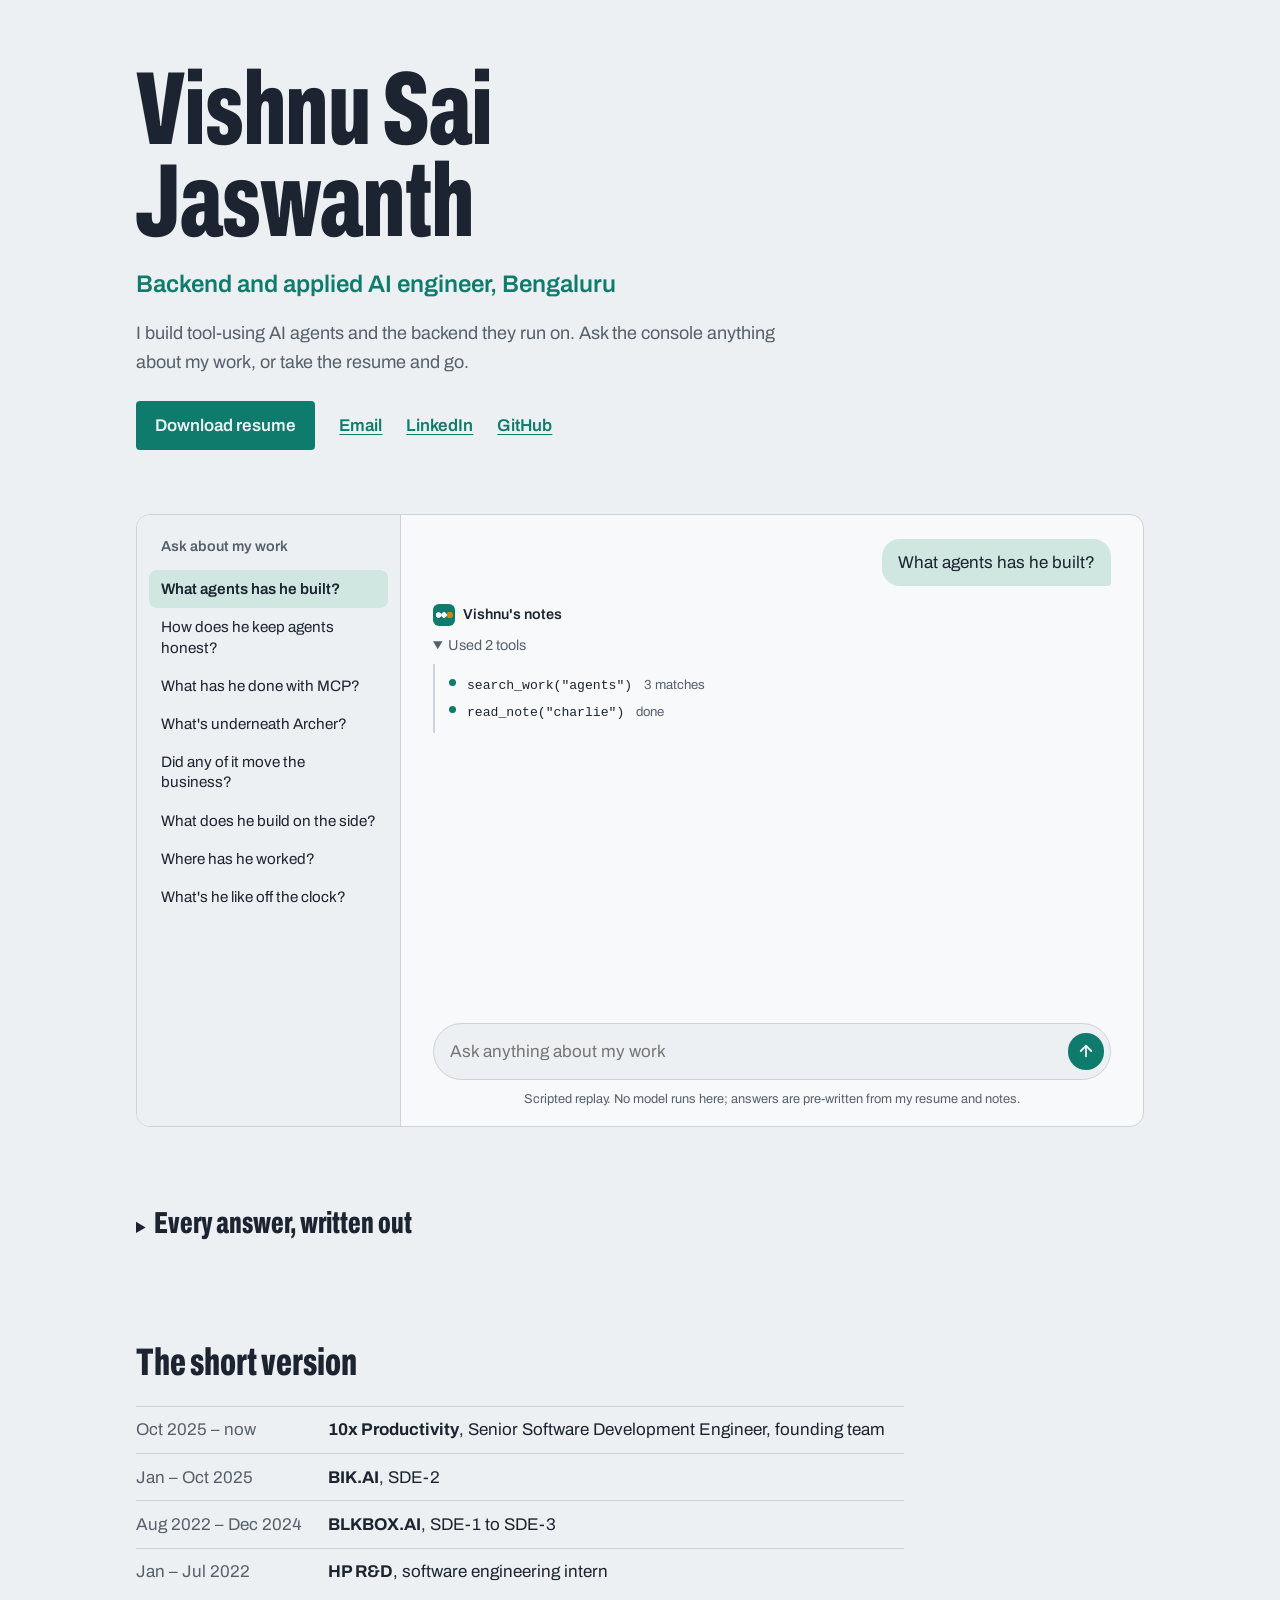
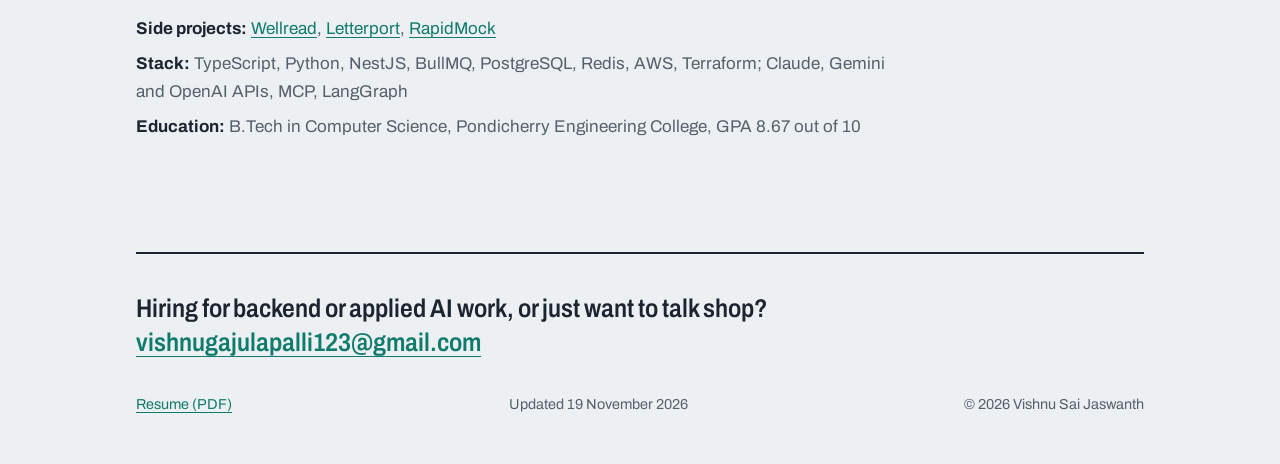
==== commit 62fd01a5: "Restyle console as a generic chat app; align answers with the resume - Sidebar of suggested question" ====
--- a/index.html
+++ b/index.html
@@ -76,20 +76,21 @@
                     <li><button type="button" data-q="career">Where has he worked?</button></li>
                     <li><button type="button" data-q="offclock">What's he like off the clock?</button></li>
                 </ul>
-                <form class="ask-form" id="ask-form" hidden>
-                    <label for="ask-input">Or type a question</label>
-                    <div class="ask-row">
-                        <input id="ask-input" type="text" autocomplete="off" placeholder="e.g. Terraform">
-                        <button type="submit">Ask</button>
-                    </div>
+            </div>
+
+            <div class="chat">
+                <div class="thread" id="transcript" aria-live="polite"></div>
+                <form class="composer" id="ask-form" hidden>
+                    <label class="sr-only" for="ask-input">Ask about my work</label>
+                    <input id="ask-input" type="text" autocomplete="off" placeholder="Ask anything about my work">
+                    <button type="submit" aria-label="Send">
+                        <svg viewBox="0 0 24 24" width="18" height="18" aria-hidden="true" focusable="false">
+                            <path d="M12 19V5M5 12l7-7 7 7" fill="none" stroke="currentColor" stroke-width="2.4"
+                                stroke-linecap="round" stroke-linejoin="round" />
+                        </svg>
+                    </button>
                 </form>
-            </div>
-
-            <div class="transcript-wrap">
-                <div class="transcript" id="transcript" aria-live="polite"></div>
-
-                <p class="disclosure">Scripted replay. No model runs on this page; every answer was written by me,
-                    about my own work.</p>
+                <p class="disclosure">Scripted replay. No model runs here; answers are pre-written from my resume and notes.</p>
             </div>
         </section>
 
@@ -100,14 +101,14 @@
             <article data-q="agents" data-keys="agent charlie llm claude gemini openai ai langgraph tool"
                 data-trace='[["search_work","agents","3 matches"],["read_note","charlie","done"]]'>
                 <h3>What agents has he built?</h3>
-                <p>Three, all in production at 10x Productivity.</p>
+                <p>Three, at 10x Productivity.</p>
                 <p>Charlie is Archer's strategy agent, built on Claude. It uses tools, loads skills on demand,
-                    gathers evidence in parallel, recalls earlier sessions and leans on prompt caching to keep
-                    cost down. The same tools sit behind an OAuth 2.1 MCP server, so the team can use them from
+                    gathers evidence in parallel, recalls earlier sessions and uses prompt
+                        caching. The same tools sit behind an OAuth 2.1 MCP server, so the team can use them from
                     Claude or Cursor too.</p>
                 <p>The other two are workflow agents: a Meta lead-ads agent that sizes ad sets from the budget
-                    and drafts on-brand ads, and a media-buyer agent that recommends what to change in an
-                    account.</p>
+                    and drafts on-brand ads, and a media-buyer agent that makes recommendations on ad
+                        accounts.</p>
                 <p class="follow"><button type="button" data-q="guardrails">How does he keep them
                         honest?</button></p>
             </article>
@@ -115,11 +116,10 @@
             <article data-q="guardrails" data-keys="guard honest trust safe hallucin human approv critic xray x-ray check eval"
                 data-trace='[["read_note","guardrails","done"]]'>
                 <h3>How does he keep agents honest?</h3>
-                <p>Mostly by not trusting them with the last step.</p>
+                <p>By keeping a person and a second check in the loop.</p>
                 <p>Nothing the lead-ads agent drafts goes live until a person approves the launch. The
-                    media-buyer agent's recommendations are checked against figures computed in SQL, never
-                    numbers the model made up, and a second critic model reviews them before anyone sees
-                    them.</p>
+                        media-buyer agent's recommendations are checked against computed figures and reviewed by a
+                        critic model.</p>
                 <p>Before an ad launches, Creative X-Ray scores it against the brand's own guidelines and
                     lists what to fix.</p>
             </article>
@@ -131,7 +131,7 @@
                 <p>At 10x Productivity, an OAuth 2.1 MCP server exposes the same tools Charlie uses, so Claude
                     and Cursor can work with Archer's knowledge directly.</p>
                 <p>On the side, <a href="https://letterport.dev/">Letterport</a> gives AI agents their own
-                    email inboxes and ships a hosted MCP server, so agents can use their inbox as a tool.</p>
+                        email inboxes and ships a hosted MCP server with OAuth.</p>
             </article>
 
             <article data-q="backend" data-keys="backend archer architecture infra aws terraform queue bullmq redis ingest scale cost fargate ecs postgres node nestjs"
@@ -146,8 +146,8 @@
                     <li><strong>Clients</strong><span>The Archer app, Claude and Cursor over MCP</span></li>
                 </ol>
                 <p>Ingestion pulls from the Meta Marketing API, Ad Library and AppMagic for 100+ competitor
-                    brands, without a single client-specific pipeline. Every LLM call, across 60+ call sites, is
-                    attributed to a tenant and a feature, so cost is visible per client.</p>
+                    brands, without a single client-specific pipeline. LLM cost is attributed by tenant and feature
+                        across 60+ call sites.</p>
                 <p>It all runs on 7 ECS Fargate services, provisioned with Terraform and deployed through OIDC
                     CI/CD. He designed it and owns it end to end.</p>
             </article>
@@ -171,7 +171,7 @@
                 <h3>What does he build on the side?</h3>
                 <p><a href="https://trywellread.com/">Wellread</a> shows a business what ChatGPT and Gemini
                     tell its buyers. It asks the questions buyers ask, with web search on, finds which brands
-                    get recommended and drafts the pages that would close the gap. 30+ early users so far.</p>
+                        they name and drafts pages. 30+ early users so far.</p>
                 <p><a href="https://letterport.dev/">Letterport</a> is email for AI agents: inbound mail as
                     clean JSON with header-based threading, a per-recipient delivery trail, signed webhooks and
                     a hosted MCP server. Built with NestJS, AWS SES, SQS and CDK.</p>
--- a/assets/css/styles.css
+++ b/assets/css/styles.css
@@ -141,27 +141,37 @@
     padding-inline: var(--gutter);
 }
 
+.sr-only {
+    position: absolute;
+    width: 1px;
+    height: 1px;
+    overflow: hidden;
+    clip-path: inset(50%);
+    white-space: nowrap;
+}
+
 .console {
     display: grid;
-    grid-template-columns: 17rem minmax(0, 1fr);
+    grid-template-columns: 16.5rem minmax(0, 1fr);
     background: var(--paper);
     border: 1px solid var(--rule);
-    border-radius: 8px;
-}
-
+    border-radius: 14px;
+    overflow: hidden;
+}
+
+/* Sidebar, laid out like a chat app's conversation list. */
 .asks {
-    display: flex;
-    flex-direction: column;
-    gap: 1.25rem;
-    padding: 1.5rem;
+    padding: 1.25rem 0.75rem;
+    background: var(--fog);
     border-right: 1px solid var(--rule);
 }
 
 .asks-title {
-    margin: 0;
-    font-size: 1.35rem;
-    font-weight: 800;
-    font-variation-settings: "wdth" 70;
+    margin: 0 0 0.75rem;
+    padding-inline: 0.75rem;
+    font-size: 0.9rem;
+    font-weight: 600;
+    color: var(--slate);
 }
 
 .questions {
@@ -182,94 +192,108 @@
 .questions button {
     display: block;
     width: 100%;
-    padding: 0.55rem 0 0.55rem 0.85rem;
+    padding: 0.55rem 0.75rem;
     text-align: left;
+    font-size: 0.95rem;
     line-height: 1.35;
-    border-left: 3px solid transparent;
+    border-radius: 8px;
 }
 
 .questions button:hover {
-    color: var(--signal);
+    background: var(--paper);
 }
 
 .questions button[aria-pressed="true"] {
-    color: var(--signal);
+    background: var(--signal-soft);
+    color: var(--ink);
     font-weight: 600;
-    border-left-color: var(--signal);
 }
 
 .questions button:focus-visible,
 .follow button:focus-visible,
-.ask-row input:focus-visible,
-.ask-row button:focus-visible {
+.composer input:focus-visible,
+.composer button:focus-visible,
+.tools summary:focus-visible {
     outline: 3px solid var(--spark);
     outline-offset: 2px;
 }
 
-.ask-form {
-    margin-top: auto;
-}
-
-.ask-form label {
-    display: block;
-    margin-bottom: 0.4rem;
-    color: var(--slate);
-    font-size: 0.9rem;
-}
-
-.ask-row {
-    display: flex;
-    gap: 0.5rem;
-}
-
-.ask-row input {
-    flex: 1;
-    min-width: 0;
-    padding: 0.55rem 0.7rem;
-    font: inherit;
-    font-size: 0.95rem;
-    color: var(--ink);
-    background: var(--fog);
-    border: 1px solid var(--rule);
-    border-radius: 4px;
-}
-
-.ask-row button {
-    padding: 0.55rem 0.9rem;
-    font: inherit;
-    font-weight: 600;
-    color: var(--fog);
-    background: var(--signal);
-    border: 0;
-    border-radius: 4px;
-    cursor: pointer;
-}
-
-.transcript-wrap {
+.chat {
     display: flex;
     flex-direction: column;
     min-width: 0;
-    padding: 1.5rem clamp(1.25rem, 3vw, 2.25rem);
-}
-
-.js .transcript {
-    min-height: 27rem;
-}
-
-.asked {
-    margin: 0;
-    font-size: clamp(1.6rem, 3.5vw, 2.1rem);
-    font-weight: 800;
-    font-variation-settings: "wdth" 66;
-    line-height: 1.05;
+    padding: 0 clamp(1rem, 3vw, 2rem) 1rem;
+}
+
+.thread {
+    position: relative;
+    height: 31rem;
+    overflow-y: auto;
+    padding-top: 1.5rem;
+    overscroll-behavior: contain;
+}
+
+.turn + .turn {
+    margin-top: 2rem;
+}
+
+/* The newest turn fills the thread, so its question can scroll to the top even when the answer is short. */
+.turn:last-child {
+    min-height: calc(100% - 1.5rem);
+}
+
+.user-msg {
+    width: fit-content;
+    max-width: min(80%, 32rem);
+    margin: 0 0 1.1rem auto;
+    padding: 0.6rem 1rem;
+    background: var(--signal-soft);
+    border-radius: 18px 18px 4px 18px;
+}
+
+.reply {
+    max-width: 40rem;
+}
+
+.reply-from {
+    display: flex;
+    align-items: center;
+    gap: 0.5rem;
+    margin: 0 0 0.5rem;
+    font-size: 0.9rem;
+    font-weight: 600;
+}
+
+/* The favicon's three-node mark, as the reply avatar. */
+.mark {
+    width: 22px;
+    height: 22px;
+    border-radius: 6px;
+    background:
+        radial-gradient(circle at 25% 50%, #fff 0 2.5px, transparent 3px),
+        radial-gradient(circle at 50% 50%, #fff 0 2.5px, transparent 3px),
+        radial-gradient(circle at 76% 50%, var(--spark) 0 3px, transparent 3.5px),
+        var(--signal);
+}
+
+.tools {
+    margin: 0 0 0.75rem;
+    color: var(--slate);
+    font-size: 0.9rem;
+}
+
+.tools summary {
+    width: fit-content;
+    cursor: pointer;
 }
 
 .trace {
-    margin: 1rem 0 0;
-    padding: 0;
+    margin: 0.4rem 0 0;
+    padding: 0.5rem 0 0.5rem 0.9rem;
     list-style: none;
+    border-left: 2px solid var(--rule);
     font-family: ui-monospace, "SF Mono", Menlo, Consolas, monospace;
-    font-size: 0.85rem;
+    font-size: 0.82rem;
 }
 
 .trace li {
@@ -277,18 +301,17 @@
     flex-wrap: wrap;
     gap: 0 0.75rem;
     align-items: baseline;
-    padding: 0.2rem 0 0.2rem 1.2rem;
+    padding: 0.15rem 0 0.15rem 1.1rem;
     position: relative;
-    color: var(--slate);
 }
 
 .trace li::before {
     content: "";
     position: absolute;
     left: 0;
-    top: 0.62em;
-    width: 8px;
-    height: 8px;
+    top: 0.6em;
+    width: 7px;
+    height: 7px;
     border-radius: 50%;
     background: var(--spark);
 }
@@ -312,12 +335,6 @@
 
 @keyframes blink {
     to { opacity: 0.25; }
-}
-
-.answer {
-    max-width: 40rem;
-    margin-top: 1.25rem;
-    font-size: 1.075rem;
 }
 
 .answer p,
@@ -344,11 +361,54 @@
     text-underline-offset: 0.2em;
 }
 
+/* Composer, pinned under the thread like every chat app. */
+.composer {
+    display: flex;
+    align-items: center;
+    gap: 0.5rem;
+    margin-top: 0.75rem;
+    padding: 0.35rem 0.35rem 0.35rem 1rem;
+    background: var(--fog);
+    border: 1px solid var(--rule);
+    border-radius: 999px;
+}
+
+.composer:focus-within {
+    border-color: var(--signal);
+}
+
+.composer input {
+    flex: 1;
+    min-width: 0;
+    padding: 0.5rem 0;
+    font: inherit;
+    color: var(--ink);
+    background: none;
+    border: 0;
+}
+
+.composer input:focus-visible {
+    outline: none;
+}
+
+.composer button {
+    display: grid;
+    place-items: center;
+    flex: none;
+    width: 2.3rem;
+    height: 2.3rem;
+    color: var(--fog);
+    background: var(--signal);
+    border: 0;
+    border-radius: 50%;
+    cursor: pointer;
+}
+
 .disclosure {
-    margin: auto 0 0;
-    padding-top: 1.5rem;
-    color: var(--slate);
-    font-size: 0.85rem;
+    margin: 0.6rem 0 0;
+    text-align: center;
+    color: var(--slate);
+    font-size: 0.8rem;
 }
 
 /* Without JS the console can't replay, so only the written-out answers remain. */
@@ -364,7 +424,7 @@
 
 .all summary {
     cursor: pointer;
-    list-style-position: outside;
+    list-style-position: inside;
 }
 
 .all summary h2 {
@@ -483,36 +543,42 @@
 }
 
 @media (max-width: 52rem) {
+    /* minmax(0, …) stops the chip strip's width from stretching the column. */
     .console {
-        grid-template-columns: 1fr;
-    }
-
+        grid-template-columns: minmax(0, 1fr);
+    }
+
+    /* Suggestions become a swipeable strip above the thread. */
     .asks {
+        padding: 0.9rem 0 0.9rem;
         border-right: 0;
         border-bottom: 1px solid var(--rule);
     }
 
+    .asks-title {
+        padding-inline: 1rem;
+    }
+
     .questions {
         display: flex;
-        flex-wrap: wrap;
         gap: 0.5rem;
+        overflow-x: auto;
+        padding: 0 1rem 0.25rem;
+        scrollbar-width: none;
     }
 
     .questions button {
-        width: auto;
-        padding: 0.45rem 0.75rem;
-        font-size: 0.95rem;
+        width: max-content;
+        padding: 0.45rem 0.8rem;
+        font-size: 0.9rem;
+        background: var(--paper);
         border: 1px solid var(--rule);
         border-radius: 999px;
-    }
-
-    .questions button[aria-pressed="true"] {
-        border-color: var(--signal);
-        background: var(--signal-soft);
-    }
-
-    .js .transcript {
-        min-height: 22rem;
+        white-space: nowrap;
+    }
+
+    .thread {
+        height: 26rem;
     }
 }
 
